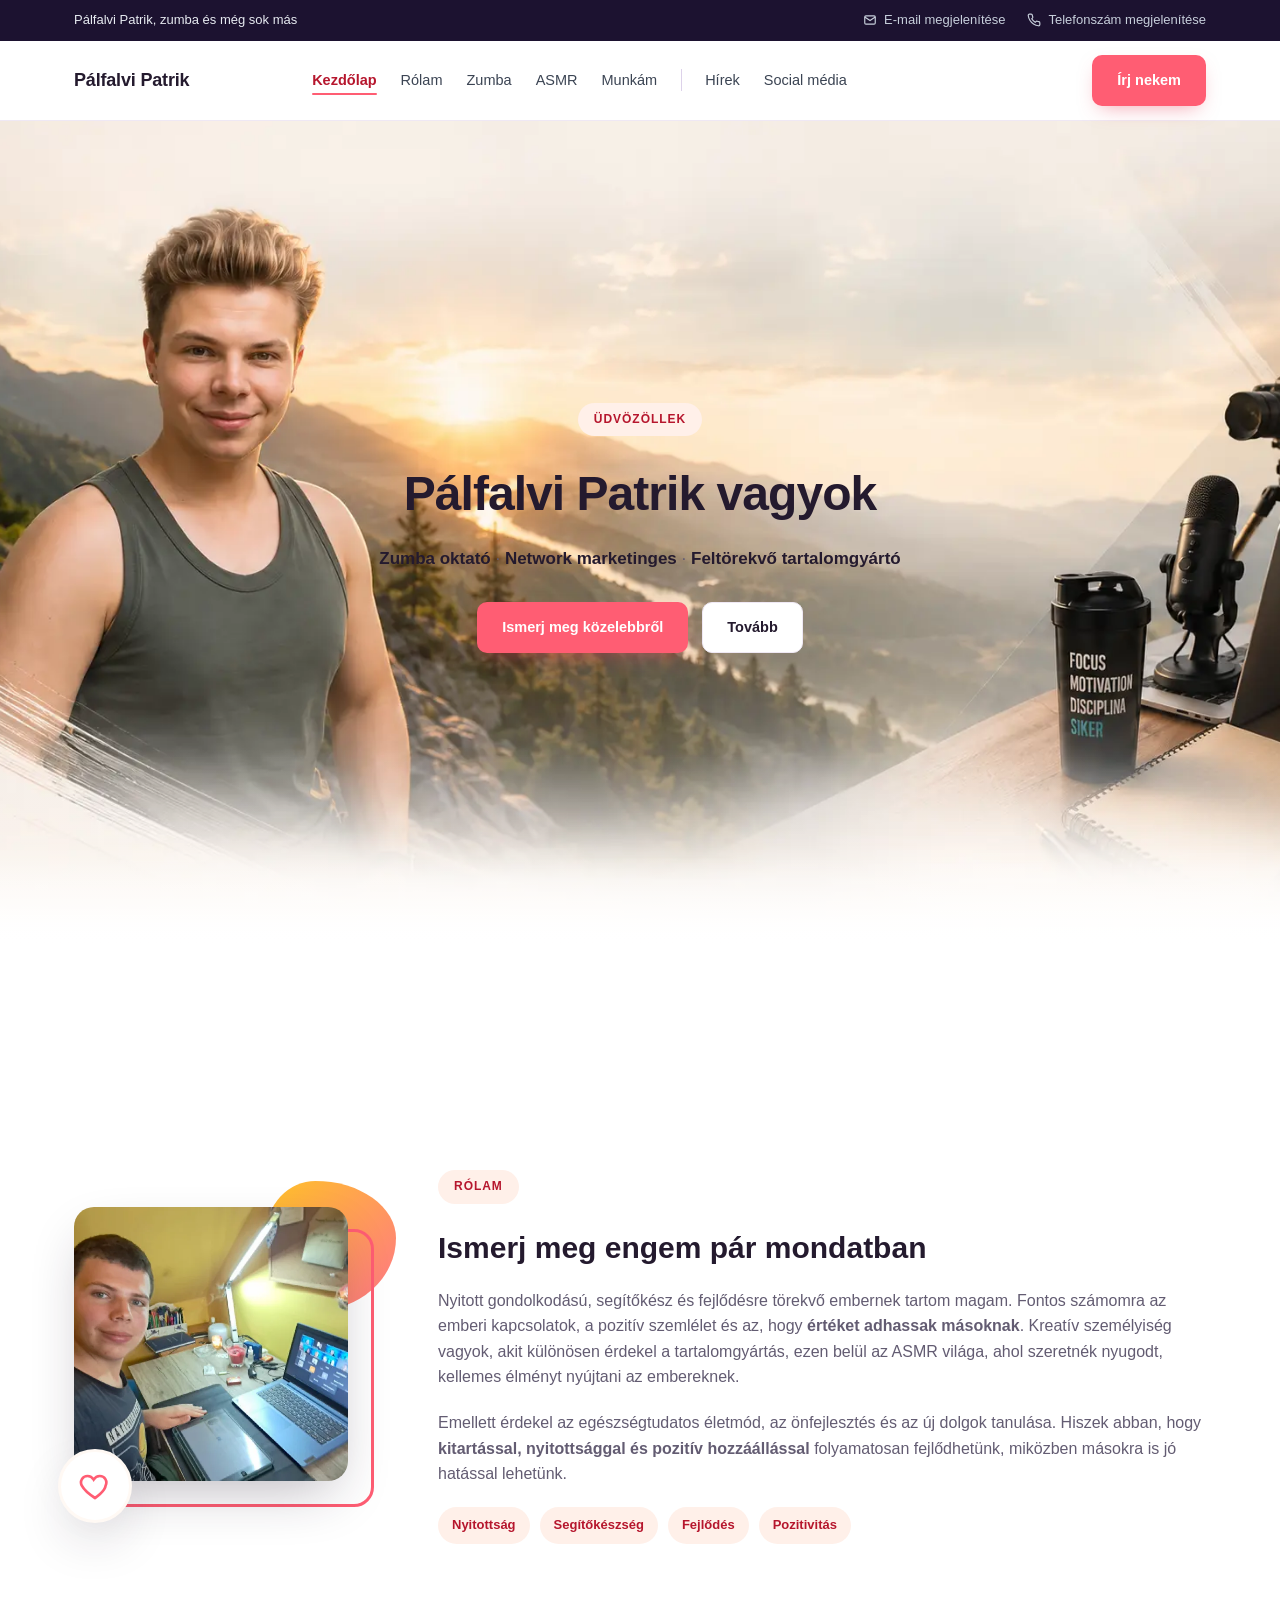
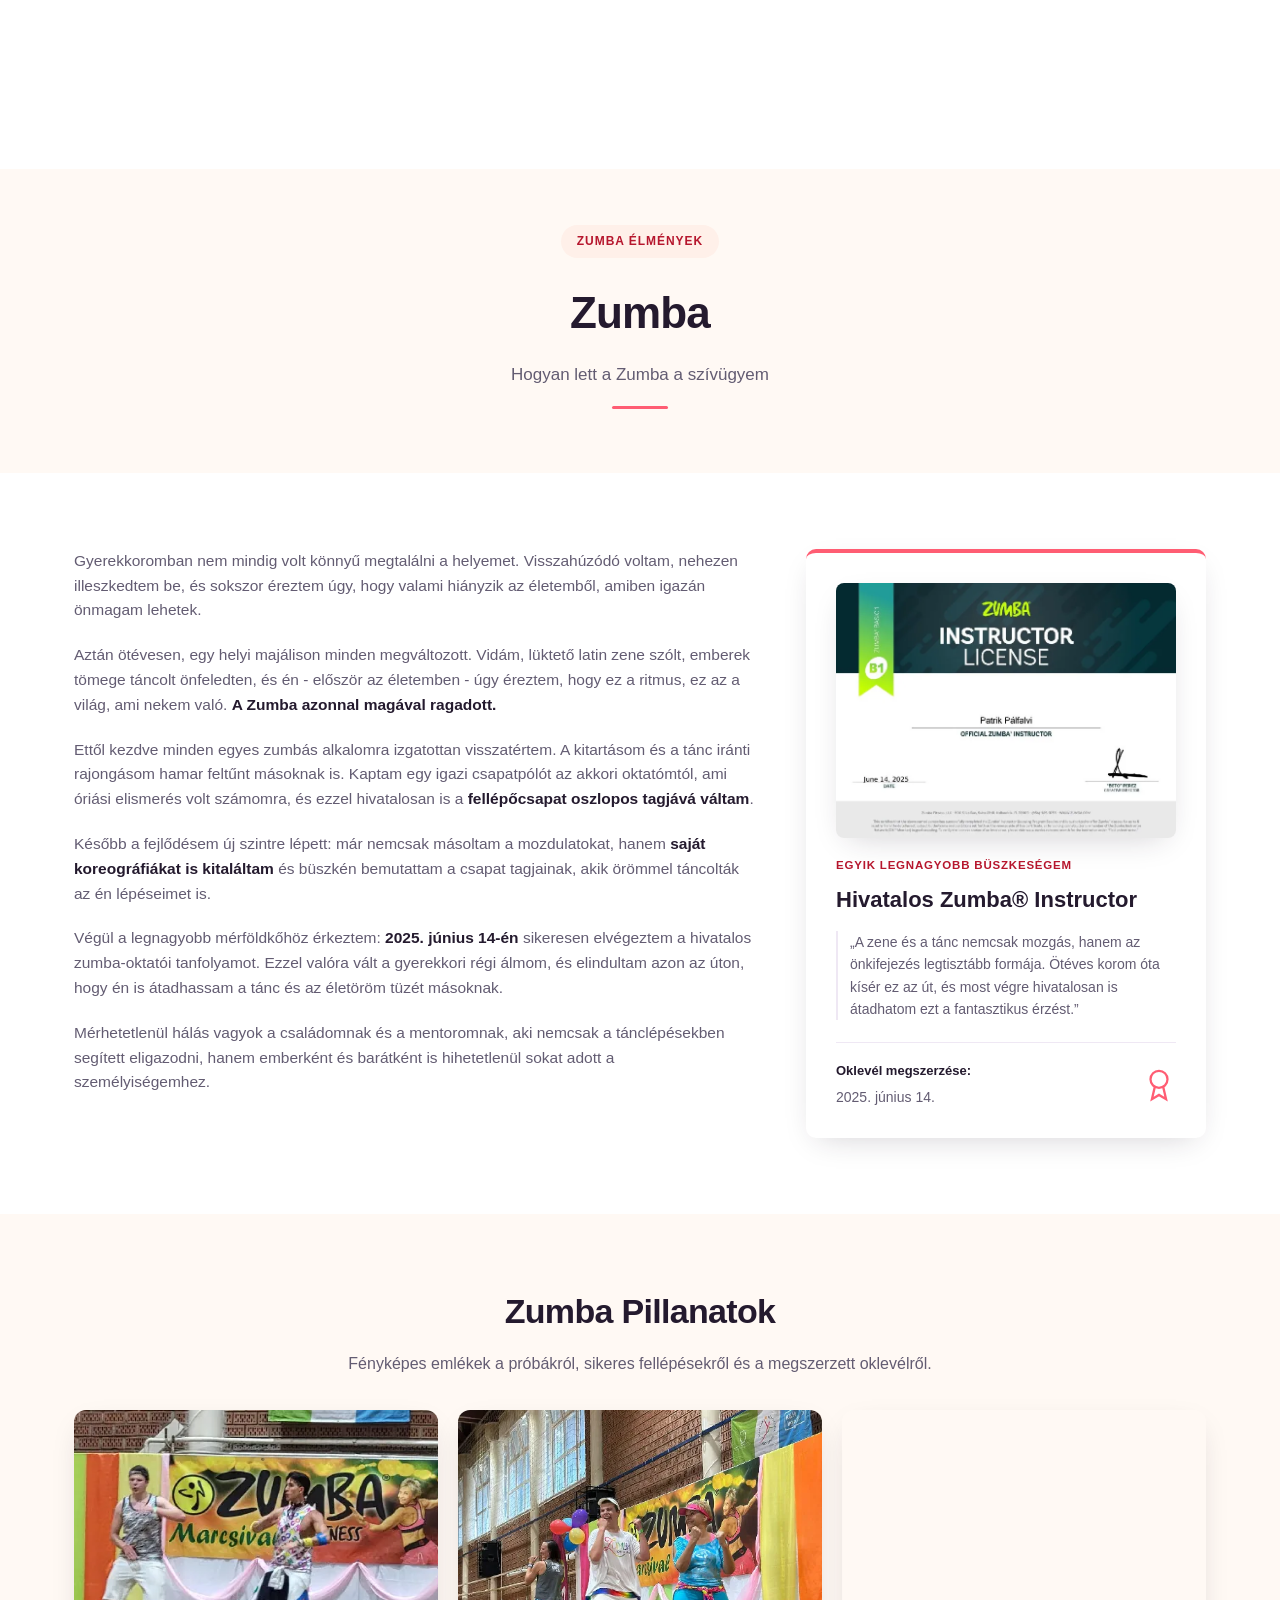
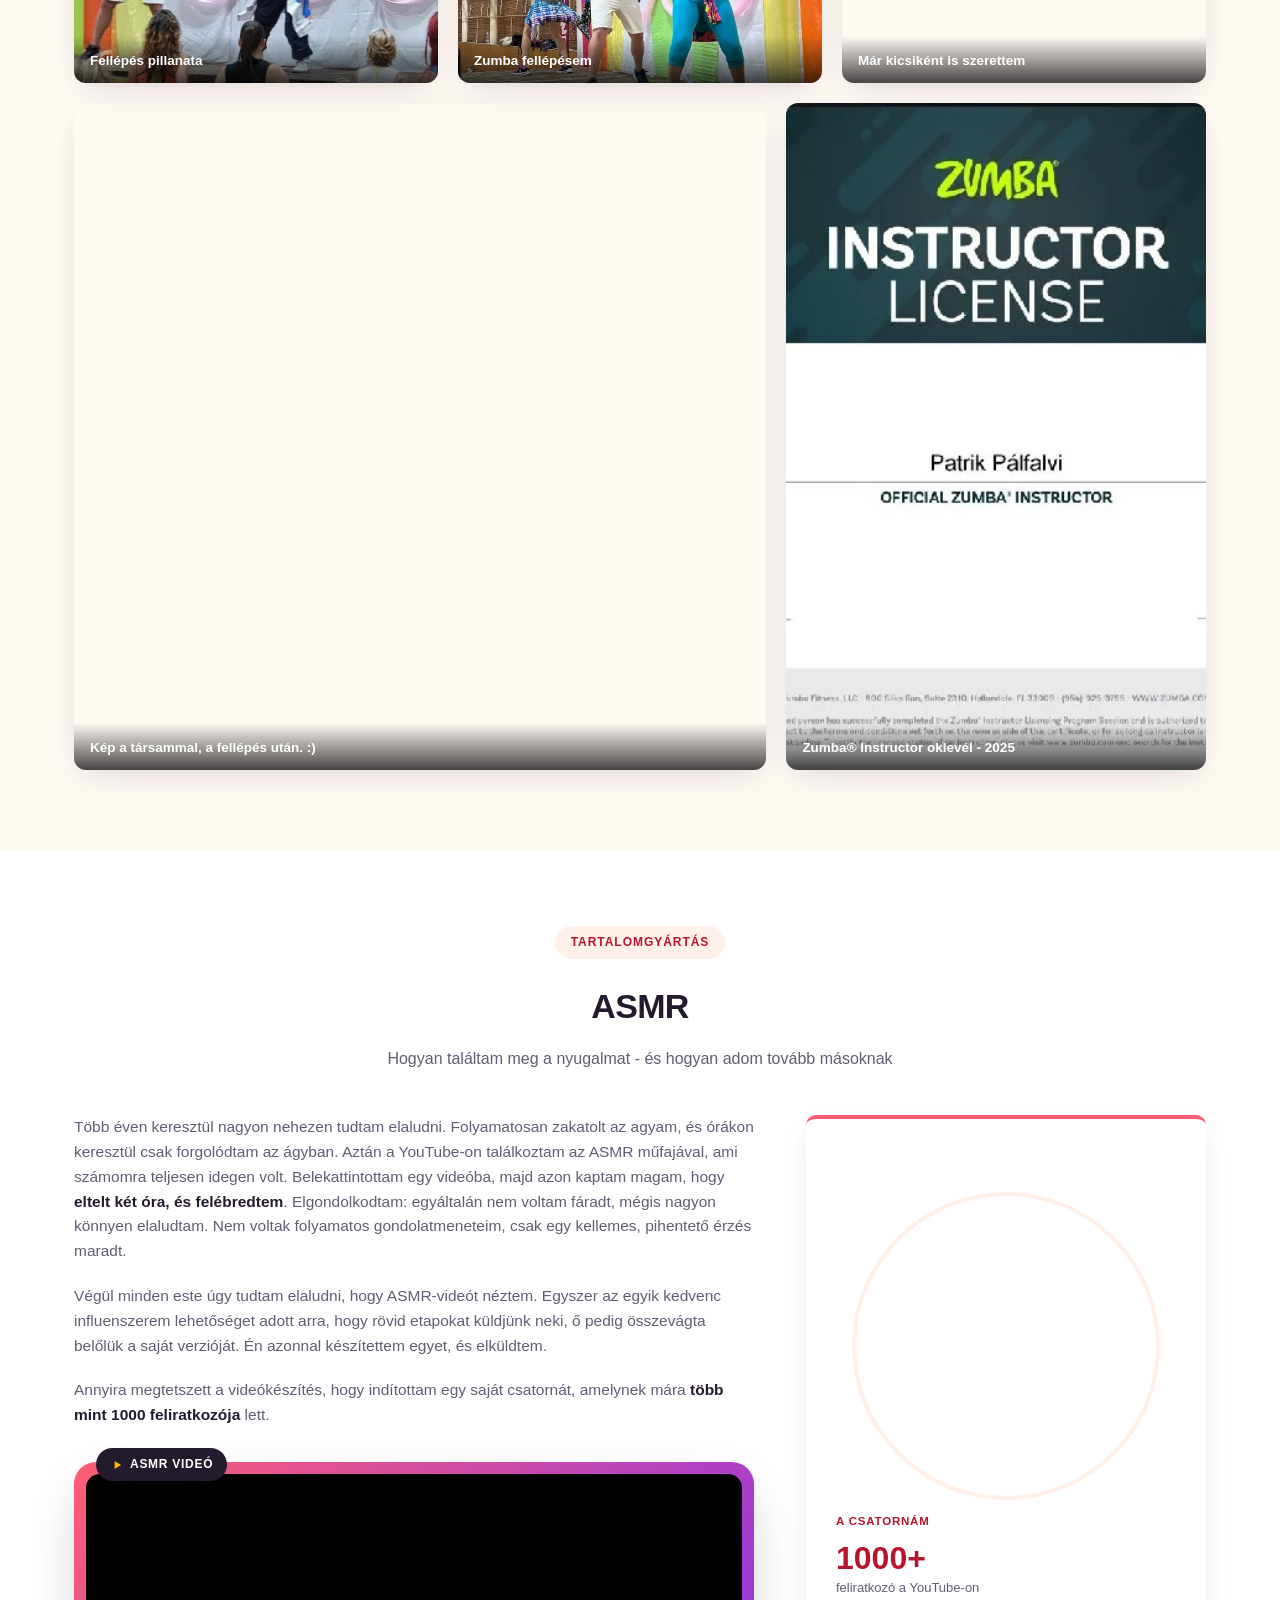
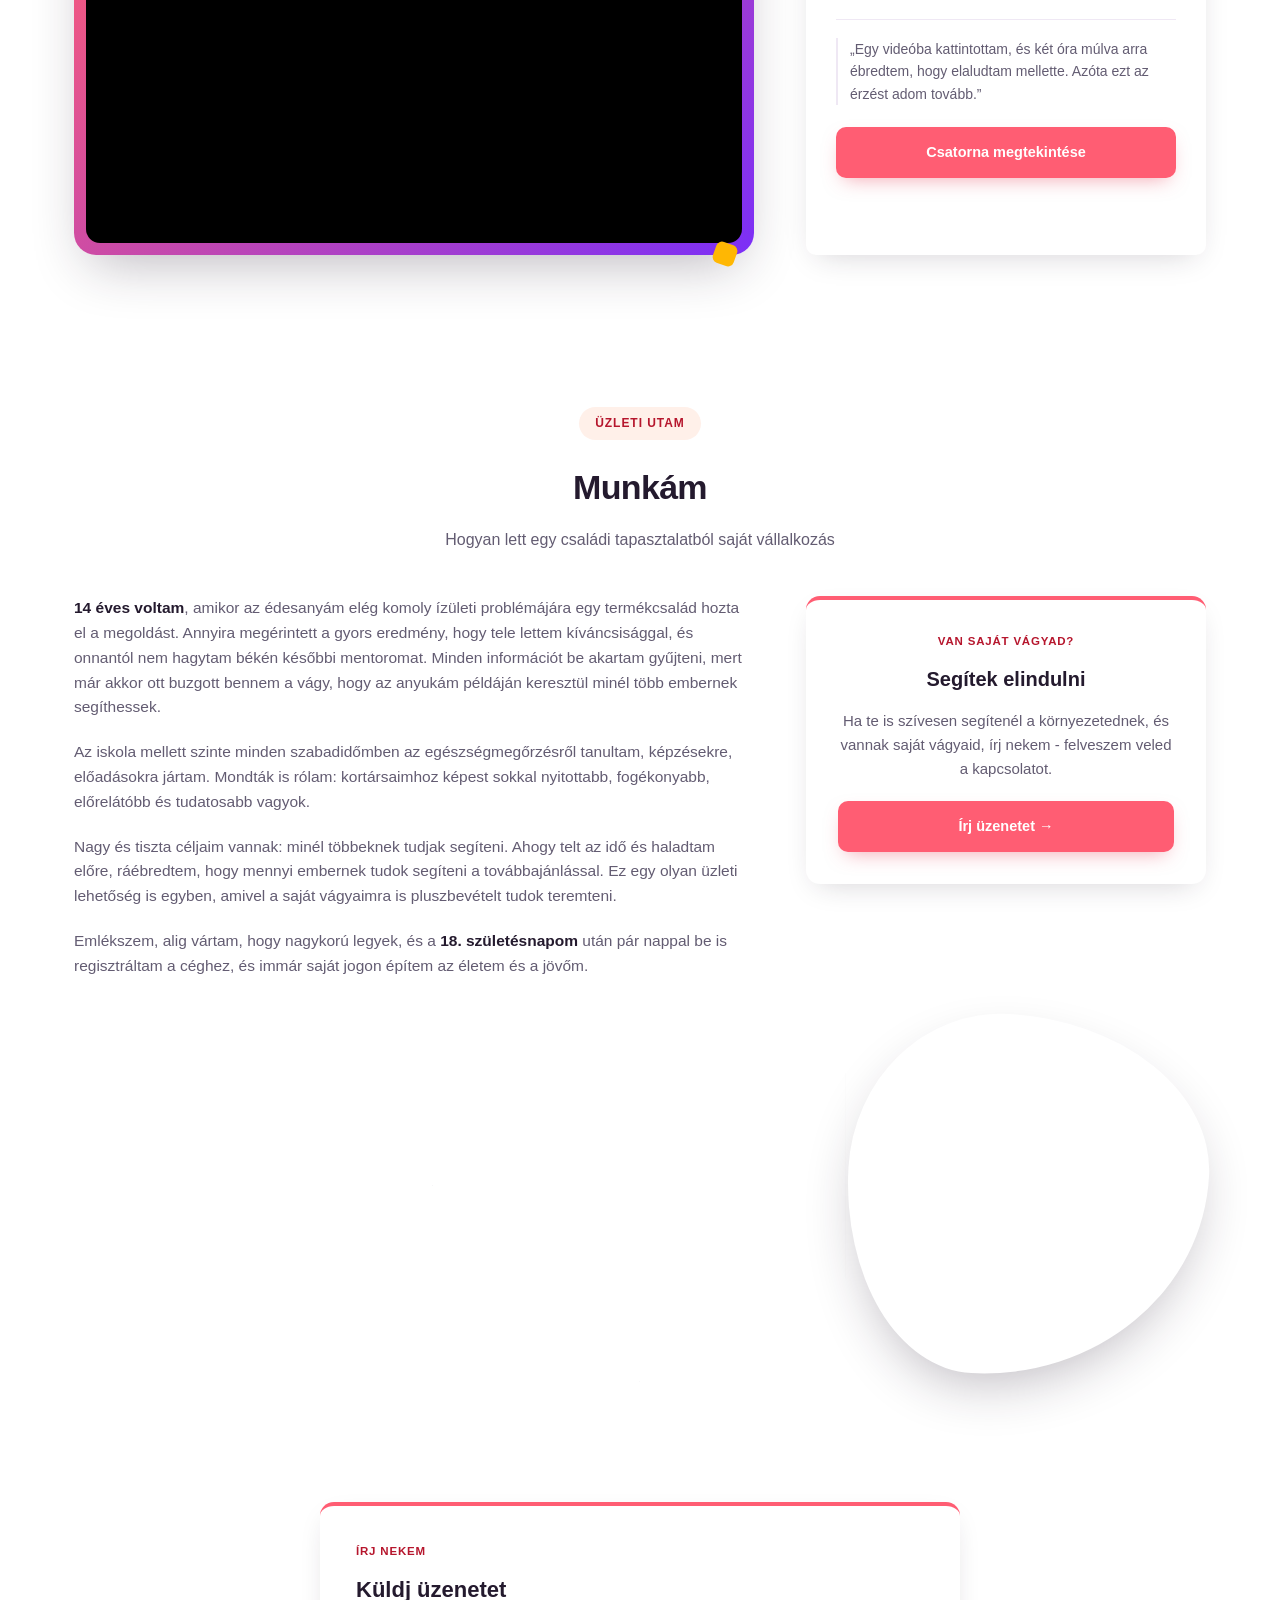
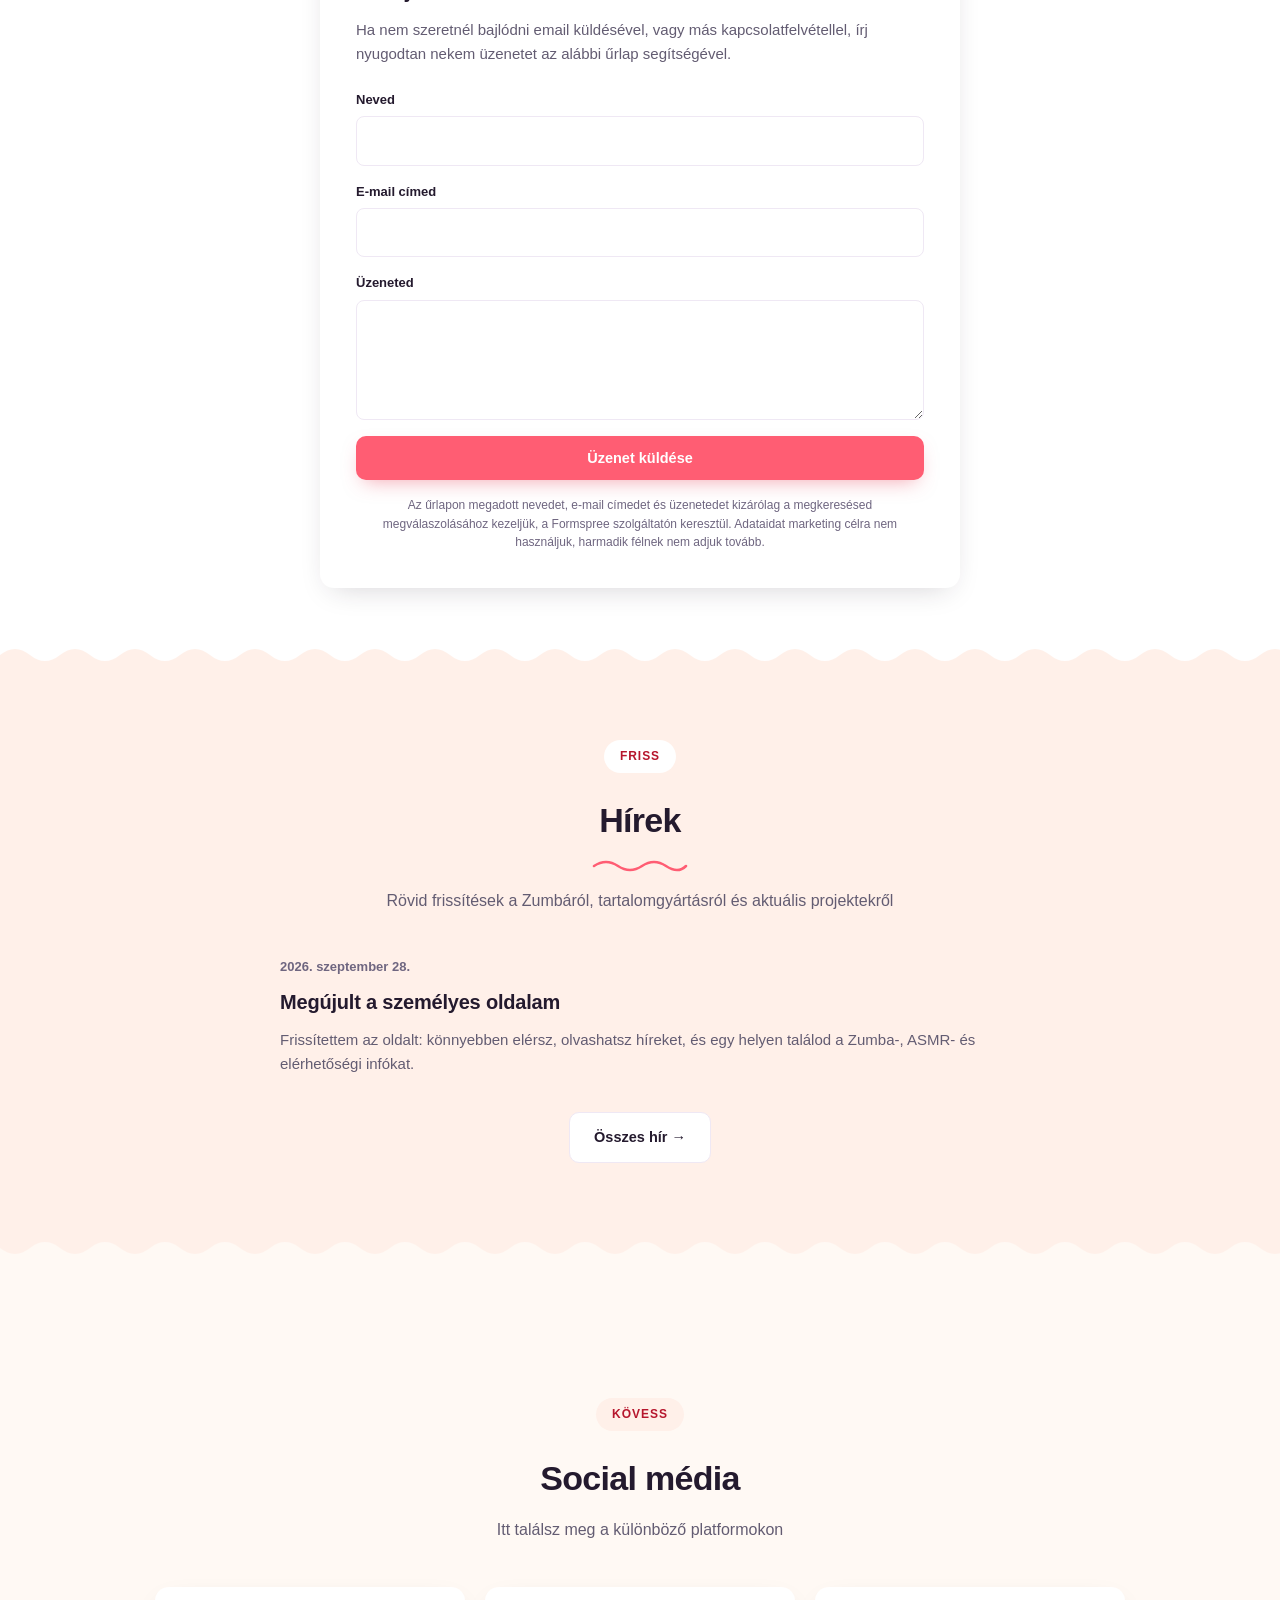
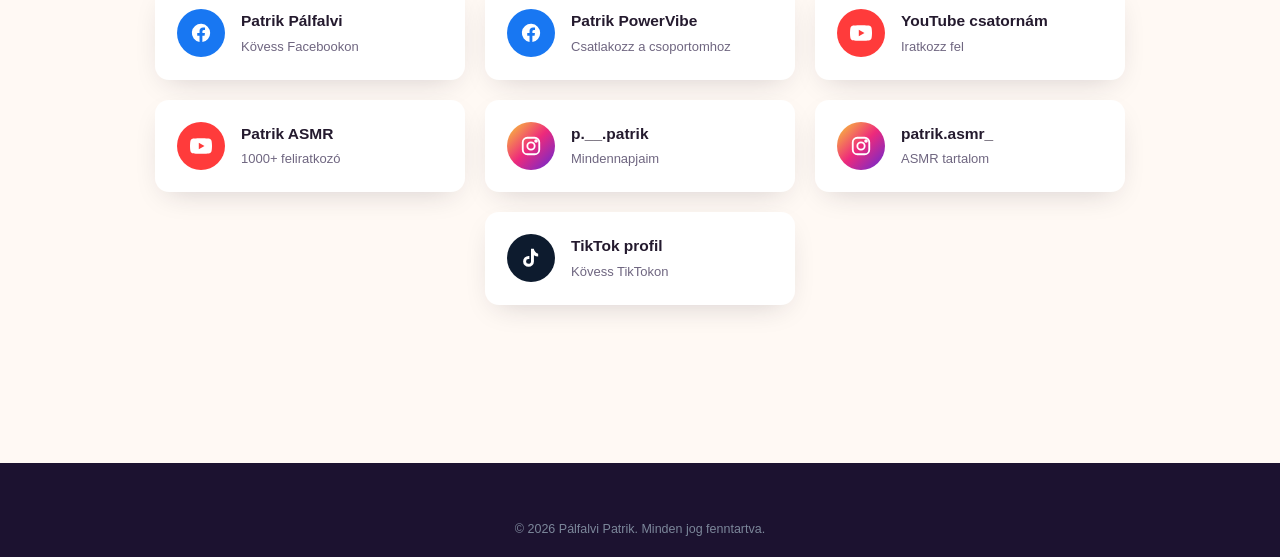
==== index.html @ 6bb128e9 "Fix:  blog navigáció és elérhetőségek" ====
<!doctype html>
<html lang="hu">
  <head>
    <meta charset="UTF-8" />
    <meta name="viewport" content="width=device-width, initial-scale=1.0" />
    <meta
      name="description"
      content="Hivatalos Zumba® oktató Magyarországon – Pálfalvi Patrik: Zumba, ASMR tartalom és network marketing. Személyes oldal, hírek és elérhetőség."
    />
    <meta name="referrer" content="strict-origin-when-cross-origin" />
    <link rel="icon" href="assets/favicon.ico" />
    <link
      rel="icon"
      type="image/png"
      sizes="32x32"
      href="assets/favicon-32x32.png"
    />
    <link
      rel="apple-touch-icon"
      sizes="180x180"
      href="assets/apple-touch-icon.png"
    />
    <link rel="canonical" href="https://palfalvipatrik.hu/" />
    <meta
      http-equiv="Content-Security-Policy"
      content="default-src 'self'; script-src 'self'; style-src 'self'; font-src 'self'; img-src 'self' data:; frame-src https://www.youtube-nocookie.com; connect-src 'self' https://formspree.io; form-action 'self' https://formspree.io; base-uri 'self'"
    />
    <link rel="preconnect" href="https://www.youtube-nocookie.com" />
    <link rel="preconnect" href="https://formspree.io" />
    <link
      rel="preload"
      as="image"
      href="assets/hero-art.webp"
      fetchpriority="high"
    />
    <link rel="stylesheet" href="css/main.css" />
    <title>
      Pálfalvi Patrik - Zumba oktató Magyarországon | ASMR &amp; Network
      Marketing
    </title>
    <meta property="og:type" content="website" />
    <meta property="og:url" content="https://palfalvipatrik.hu/" />
    <meta
      property="og:title"
      content="Pálfalvi Patrik - Zumba oktató Magyarországon"
    />
    <meta
      property="og:description"
      content="Hivatalos Zumba® oktató – Pálfalvi Patrik személyes oldala: Zumba élmények, ASMR csatorna, elérhetőség és hírek."
    />
    <meta
      property="og:image"
      content="https://palfalvipatrik.hu/assets/profile.webp"
    />
    <meta name="twitter:card" content="summary_large_image" />
    <meta
      name="twitter:title"
      content="Pálfalvi Patrik - Zumba, ASMR &amp; Network Marketing"
    />
    <meta
      name="twitter:description"
      content="Hivatalos Zumba® oktató – Pálfalvi Patrik személyes oldala: Zumba élmények, ASMR csatorna, elérhetőség és hírek."
    />
    <meta
      name="twitter:image"
      content="https://palfalvipatrik.hu/assets/profile.webp"
    />
    <script type="application/ld+json" src="schema/site-graph.json"></script>
  </head>
  <body>
    <a href="#top" class="skip-link">Ugrás a tartalomra</a>

    <div class="topbar" id="elerhetoseg">
      <div class="wrap">
        <span class="topbar-title">Pálfalvi Patrik, zumba és még sok más</span>
        <div class="topbar-contacts">
          <a
            href="#"
            id="emailLink"
            data-u="palfalvi.patrik.flp"
            data-d="gmail.com"
          >
            <svg
              viewBox="0 0 24 24"
              fill="none"
              stroke="currentColor"
              stroke-width="2"
            >
              <rect x="3" y="5" width="18" height="14" rx="2" />
              <path d="M3 7l9 6 9-6" />
            </svg>
            <span id="emailText">E-mail megjelenítése</span>
          </a>
          <a href="#" id="phoneLink" data-p="+36701486910">
            <svg
              viewBox="0 0 24 24"
              fill="none"
              stroke="currentColor"
              stroke-width="2"
            >
              <path
                d="M22 16.92v3a2 2 0 0 1-2.18 2 19.79 19.79 0 0 1-8.63-3.07 19.5 19.5 0 0 1-6-6 19.79 19.79 0 0 1-3.07-8.67A2 2 0 0 1 4.11 2h3a2 2 0 0 1 2 1.72c.127.96.362 1.903.7 2.81a2 2 0 0 1-.45 2.11L8.09 9.91a16 16 0 0 0 6 6l1.27-1.27a2 2 0 0 1 2.11-.45c.907.338 1.85.573 2.81.7A2 2 0 0 1 22 16.92z"
              />
            </svg>
            <span id="phoneText">Telefonszám megjelenítése</span>
          </a>
        </div>
      </div>
    </div>

    <nav class="navbar">
      <div class="wrap">
        <a href="#top" class="logo"> Pálfalvi Patrik </a>
        <ul class="nav-links" id="navLinks"></ul>
        <div class="nav-overlay" id="navOverlay"></div>
        <div class="nav-right">
          <a href="#uzenet" class="btn btn-primary nav-cta"
            ><span>Írj nekem</span></a
          >
          <button
            class="nav-toggle"
            id="navToggle"
            aria-label="Menü megnyitása"
            aria-expanded="false"
          >
            <span></span><span></span><span></span>
          </button>
        </div>
      </div>
    </nav>

    <main>
      <header class="hero" id="top">
        <img
          class="hero-art"
          src="assets/hero-art.webp"
          alt=""
          fetchpriority="high"
        />
        <div class="hero-art-overlay"></div>
        <div class="wrap hero-inner">
          <span class="eyebrow">ÜDVÖZÖLLEK</span>
          <h1>Pálfalvi Patrik vagyok</h1>
          <p class="hero-roles">
            <b>Zumba oktató</b> · <b>Network marketinges</b> ·
            <b>Feltörekvő tartalomgyártó</b>
          </p>
          <div class="hero-ctas">
            <a href="#rolam" class="btn btn-primary">Ismerj meg közelebbről</a>
            <a href="#zumba" class="btn btn-outline">Tovább</a>
          </div>
        </div>
      </header>

      <section class="about" id="rolam">
        <div class="wrap about-grid">
          <div class="about-visual">
            <img
              class="portrait"
              src="assets/profile.webp"
              alt="Pálfalvi Patrik portréja"
              loading="lazy"
              decoding="async"
            />
            <span class="about-badge"
              ><svg
                viewBox="0 0 24 24"
                fill="none"
                stroke="currentColor"
                stroke-width="2"
              >
                <path
                  d="M12 21s-7.5-4.7-10-9.4C.5 8.3 2.6 4.5 6.4 4.5c2 0 3.6 1.1 4.6 2.7 1-1.6 2.6-2.7 4.6-2.7 3.8 0 5.9 3.8 4.4 7.1C19.5 16.3 12 21 12 21z"
                /></svg
            ></span>
          </div>
          <div class="about-copy">
            <span class="eyebrow">RÓLAM</span>
            <h2>Ismerj meg engem pár mondatban</h2>
            <p>
              Nyitott gondolkodású, segítőkész és fejlődésre törekvő embernek
              tartom magam. Fontos számomra az emberi kapcsolatok, a pozitív
              szemlélet és az, hogy <strong>értéket adhassak másoknak</strong>.
              Kreatív személyiség vagyok, akit különösen érdekel a
              tartalomgyártás, ezen belül az ASMR világa, ahol szeretnék
              nyugodt, kellemes élményt nyújtani az embereknek.
            </p>
            <p>
              Emellett érdekel az egészségtudatos életmód, az önfejlesztés és az
              új dolgok tanulása. Hiszek abban, hogy
              <strong
                >kitartással, nyitottsággal és pozitív hozzáállással</strong
              >
              folyamatosan fejlődhetünk, miközben másokra is jó hatással
              lehetünk.
            </p>
            <div class="chip-row">
              <span class="chip">Nyitottság</span>
              <span class="chip">Segítőkészség</span>
              <span class="chip">Fejlődés</span>
              <span class="chip">Pozitivitás</span>
            </div>
          </div>
        </div>
      </section>

      <section id="zumba">
        <header class="hero hero-compact">
          <div class="wrap hero-inner">
            <span class="eyebrow">ZUMBA ÉLMÉNYEK</span>
            <h2 class="sec-title-lg">Zumba</h2>
            <p class="hero-roles mb-0">Hogyan lett a Zumba a szívügyem</p>
            <div class="underline"></div>
          </div>
        </header>

        <div class="content">
          <div class="wrap content-grid">
            <div class="article">
              <p>
                Gyerekkoromban nem mindig volt könnyű megtalálni a helyemet.
                Visszahúzódó voltam, nehezen illeszkedtem be, és sokszor éreztem
                úgy, hogy valami hiányzik az életemből, amiben igazán önmagam
                lehetek.
              </p>
              <p>
                Aztán ötévesen, egy helyi majálison minden megváltozott. Vidám,
                lüktető latin zene szólt, emberek tömege táncolt önfeledten, és
                én - először az életemben - úgy éreztem, hogy ez a ritmus, ez az
                a világ, ami nekem való.
                <strong>A Zumba azonnal magával ragadott.</strong>
              </p>
              <p>
                Ettől kezdve minden egyes zumbás alkalomra izgatottan
                visszatértem. A kitartásom és a tánc iránti rajongásom hamar
                feltűnt másoknak is. Kaptam egy igazi csapatpólót az akkori
                oktatómtól, ami óriási elismerés volt számomra, és ezzel
                hivatalosan is a
                <strong>fellépőcsapat oszlopos tagjává váltam</strong>.
              </p>
              <p>
                Később a fejlődésem új szintre lépett: már nemcsak másoltam a
                mozdulatokat, hanem
                <strong>saját koreográfiákat is kitaláltam</strong> és büszkén
                bemutattam a csapat tagjainak, akik örömmel táncolták az én
                lépéseimet is.
              </p>
              <p>
                Végül a legnagyobb mérföldkőhöz érkeztem:
                <strong>2025. június 14-én</strong> sikeresen elvégeztem a
                hivatalos zumba-oktatói tanfolyamot. Ezzel valóra vált a
                gyerekkori régi álmom, és elindultam azon az úton, hogy én is
                átadhassam a tánc és az életöröm tüzét másoknak.
              </p>
              <p>
                Mérhetetlenül hálás vagyok a családomnak és a mentoromnak, aki
                nemcsak a tánclépésekben segített eligazodni, hanem emberként és
                barátként is hihetetlenül sokat adott a személyiségemhez.
              </p>
            </div>
            <aside class="side-card">
              <img
                class="side-thumb"
                src="assets/certificate.webp"
                alt="Zumba® Instructor oklevél"
                loading="lazy"
                decoding="async"
              />
              <div class="side-label">EGYIK LEGNAGYOBB BÜSZKESÉGEM</div>
              <h3>Hivatalos Zumba® Instructor</h3>
              <blockquote>
                „A zene és a tánc nemcsak mozgás, hanem az önkifejezés
                legtisztább formája. Ötéves korom óta kísér ez az út, és most
                végre hivatalosan is átadhatom ezt a fantasztikus érzést.”
              </blockquote>
              <div class="side-divider"></div>
              <div class="side-date-row">
                <div>
                  <div class="side-date-label">Oklevél megszerzése:</div>
                  <div class="side-date-value">2025. június 14.</div>
                </div>
                <svg
                  class="badge-icon"
                  viewBox="0 0 24 24"
                  fill="none"
                  stroke="currentColor"
                  stroke-width="1.6"
                >
                  <circle cx="12" cy="8" r="6" />
                  <path d="M9 13.5 7 22l5-3 5 3-2-8.5" />
                </svg>
              </div>
            </aside>
          </div>
        </div>

        <div class="gallery">
          <div class="wrap">
            <div class="sec-head mb-34">
              <h2 class="sec-title-md">Zumba Pillanatok</h2>
              <p>
                Fényképes emlékek a próbákról, sikeres fellépésekről és a
                megszerzett oklevélről.
              </p>
            </div>
            <div class="g-row g-row-3">
              <div
                class="g-item"
                role="button"
                tabindex="0"
                data-group="gallery"
                data-index="0"
                aria-label="Fellépés pillanata megtekintése nagyban"
              >
                <img
                  src="assets/g01.webp"
                  alt=""
                  loading="lazy"
                  decoding="async"
                /><span class="g-caption" aria-hidden="true"
                  >Fellépés pillanata</span
                ><span class="g-zoom" aria-hidden="true"
                  ><svg
                    viewBox="0 0 24 24"
                    fill="none"
                    stroke="currentColor"
                    stroke-width="2"
                  >
                    <circle cx="11" cy="11" r="7" />
                    <path d="M21 21l-4.3-4.3M11 8v6M8 11h6" /></svg
                ></span>
              </div>
              <div
                class="g-item"
                role="button"
                tabindex="0"
                data-group="gallery"
                data-index="1"
                aria-label="Zumba fellépésem megtekintése nagyban"
              >
                <img
                  src="assets/g02.webp"
                  alt=""
                  loading="lazy"
                  decoding="async"
                /><span class="g-caption" aria-hidden="true"
                  >Zumba fellépésem</span
                ><span class="g-zoom" aria-hidden="true"
                  ><svg
                    viewBox="0 0 24 24"
                    fill="none"
                    stroke="currentColor"
                    stroke-width="2"
                  >
                    <circle cx="11" cy="11" r="7" />
                    <path d="M21 21l-4.3-4.3M11 8v6M8 11h6" /></svg
                ></span>
              </div>
              <div
                class="g-item"
                role="button"
                tabindex="0"
                data-group="gallery"
                data-index="2"
                aria-label="Már kicsiként is szerettem megtekintése nagyban"
              >
                <img
                  src="assets/g03.webp"
                  alt=""
                  loading="lazy"
                  decoding="async"
                /><span class="g-caption" aria-hidden="true"
                  >Már kicsiként is szerettem</span
                ><span class="g-zoom" aria-hidden="true"
                  ><svg
                    viewBox="0 0 24 24"
                    fill="none"
                    stroke="currentColor"
                    stroke-width="2"
                  >
                    <circle cx="11" cy="11" r="7" />
                    <path d="M21 21l-4.3-4.3M11 8v6M8 11h6" /></svg
                ></span>
              </div>
            </div>
            <div class="g-row g-row-2">
              <div
                class="g-item"
                role="button"
                tabindex="0"
                data-group="gallery"
                data-index="3"
                aria-label="Kép a társammal, a fellépés után. :) megtekintése nagyban"
              >
                <img
                  src="assets/g04.webp"
                  alt=""
                  loading="lazy"
                  decoding="async"
                /><span class="g-caption" aria-hidden="true"
                  >Kép a társammal, a fellépés után. :)</span
                ><span class="g-zoom" aria-hidden="true"
                  ><svg
                    viewBox="0 0 24 24"
                    fill="none"
                    stroke="currentColor"
                    stroke-width="2"
                  >
                    <circle cx="11" cy="11" r="7" />
                    <path d="M21 21l-4.3-4.3M11 8v6M8 11h6" /></svg
                ></span>
              </div>
              <div
                class="g-item"
                role="button"
                tabindex="0"
                data-group="gallery"
                data-index="4"
                aria-label="Zumba® Instructor oklevél - 2025 megtekintése nagyban"
              >
                <img
                  src="assets/certificate.webp"
                  alt=""
                  loading="lazy"
                  decoding="async"
                /><span class="g-caption" aria-hidden="true"
                  >Zumba® Instructor oklevél - 2025</span
                ><span class="g-zoom" aria-hidden="true"
                  ><svg
                    viewBox="0 0 24 24"
                    fill="none"
                    stroke="currentColor"
                    stroke-width="2"
                  >
                    <circle cx="11" cy="11" r="7" />
                    <path d="M21 21l-4.3-4.3M11 8v6M8 11h6" /></svg
                ></span>
              </div>
            </div>
          </div>
        </div>
      </section>

      <section class="content asmr-section" id="asmr">
        <img
          class="hero-art hero-art-faint"
          src="assets/asmrpfp.webp"
          alt="Pálfalvi Patrik ASMR csatorna profilképe"
          loading="lazy"
          decoding="async"
        />
        <div class="wrap wrap-relative">
          <div class="sec-head">
            <span class="eyebrow">TARTALOMGYÁRTÁS</span>
            <h2>ASMR</h2>
            <p>
              Hogyan találtam meg a nyugalmat - és hogyan adom tovább másoknak
            </p>
          </div>
          <div class="content-grid mt-0">
            <div class="article">
              <p>
                Több éven keresztül nagyon nehezen tudtam elaludni. Folyamatosan
                zakatolt az agyam, és órákon keresztül csak forgolódtam az
                ágyban. Aztán a YouTube-on találkoztam az ASMR műfajával, ami
                számomra teljesen idegen volt. Belekattintottam egy videóba,
                majd azon kaptam magam, hogy
                <strong>eltelt két óra, és felébredtem</strong>. Elgondolkodtam:
                egyáltalán nem voltam fáradt, mégis nagyon könnyen elaludtam.
                Nem voltak folyamatos gondolatmeneteim, csak egy kellemes,
                pihentető érzés maradt.
              </p>
              <p>
                Végül minden este úgy tudtam elaludni, hogy ASMR-videót néztem.
                Egyszer az egyik kedvenc influenszerem lehetőséget adott arra,
                hogy rövid etapokat küldjünk neki, ő pedig összevágta belőlük a
                saját verzióját. Én azonnal készítettem egyet, és elküldtem.
              </p>
              <p>
                Annyira megtetszett a videókészítés, hogy indítottam egy saját
                csatornát, amelynek mára
                <strong>több mint 1000 feliratkozója</strong> lett.
              </p>
              <div class="video-frame">
                <span class="video-badge"
                  ><svg viewBox="0 0 24 24" fill="currentColor">
                    <path d="M8 5v14l11-7z" />
                  </svg>
                  ASMR VIDEÓ</span
                >
                <div class="video-wrap">
                  <iframe
                    src="https://www.youtube-nocookie.com/embed/eKzlTV24yns"
                    title="ASMR videó"
                    loading="lazy"
                    referrerpolicy="strict-origin-when-cross-origin"
                    allow="
                      accelerometer;
                      autoplay;
                      clipboard-write;
                      encrypted-media;
                      gyroscope;
                      picture-in-picture;
                      web-share;
                    "
                    allowfullscreen
                  ></iframe>
                </div>
              </div>
            </div>
            <aside class="side-card">
              <img
                class="channel-avatar"
                src="assets/asmrpfp.webp"
                alt="Pálfalvi Patrik ASMR csatorna profilképe"
                loading="lazy"
                decoding="async"
              />
              <div class="side-label">A CSATORNÁM</div>
              <div class="side-stat">1000+</div>
              <div class="side-stat-label">feliratkozó a YouTube-on</div>
              <div class="side-divider"></div>
              <blockquote>
                „Egy videóba kattintottam, és két óra múlva arra ébredtem, hogy
                elaludtam mellette. Azóta ezt az érzést adom tovább.”
              </blockquote>
              <a
                href="https://www.youtube.com/@patrikasmr4140/subscribe"
                target="_blank"
                rel="noopener"
                class="btn btn-primary btn-block"
                >Csatorna megtekintése</a
              >
            </aside>
          </div>
        </div>
      </section>

      <section class="munkam" id="munkam">
        <div class="wrap">
          <div class="sec-head">
            <span class="eyebrow">ÜZLETI UTAM</span>
            <h2>Munkám</h2>
            <p>Hogyan lett egy családi tapasztalatból saját vállalkozás</p>
          </div>
          <div class="content-grid munkam-grid mt-0">
            <div class="article munkam-copy">
              <p>
                <strong>14 éves voltam</strong>, amikor az édesanyám elég komoly
                ízületi problémájára egy termékcsalád hozta el a megoldást.
                Annyira megérintett a gyors eredmény, hogy tele lettem
                kíváncsisággal, és onnantól nem hagytam békén későbbi
                mentoromat. Minden információt be akartam gyűjteni, mert már
                akkor ott buzgott bennem a vágy, hogy az anyukám példáján
                keresztül minél több embernek segíthessek.
              </p>
              <p>
                Az iskola mellett szinte minden szabadidőmben az
                egészségmegőrzésről tanultam, képzésekre, előadásokra jártam.
                Mondták is rólam: kortársaimhoz képest sokkal nyitottabb,
                fogékonyabb, előrelátóbb és tudatosabb vagyok.
              </p>
              <p>
                Nagy és tiszta céljaim vannak: minél többeknek tudjak segíteni.
                Ahogy telt az idő és haladtam előre, ráébredtem, hogy mennyi
                embernek tudok segíteni a továbbajánlással. Ez egy olyan üzleti
                lehetőség is egyben, amivel a saját vágyaimra is pluszbevételt
                tudok teremteni.
              </p>
              <p>
                Emlékszem, alig vártam, hogy nagykorú legyek, és a
                <strong>18. születésnapom</strong> után pár nappal be is
                regisztráltam a céghez, és immár saját jogon építem az életem és
                a jövőm.
              </p>
            </div>
            <aside class="munkam-cta">
              <div class="side-label">VAN SAJÁT VÁGYAD?</div>
              <h3 class="cta-title">Segítek elindulni</h3>
              <p>
                Ha te is szívesen segítenél a környezetednek, és vannak saját
                vágyaid, írj nekem - felveszem veled a kapcsolatot.
              </p>
              <a href="#uzenet" class="btn btn-primary btn-block"
                >Írj üzenetet →</a
              >
            </aside>
          </div>
          <div class="munkam-photos">
            <div class="photo-strip photo-strip-munkam">
              <img
                src="assets/p01.webp"
                alt="Pillanatkép az utamból"
                loading="lazy"
                decoding="async"
              />
              <img
                src="assets/p02.webp"
                alt="Pillanatkép az utamból"
                loading="lazy"
                decoding="async"
              />
              <img
                src="assets/p03.webp"
                alt="Pillanatkép az utamból"
                loading="lazy"
                decoding="async"
              />
            </div>
          </div>
        </div>
      </section>

      <section class="munkam-contact" id="uzenet">
        <div class="wrap">
          <div class="contact-card">
            <div class="side-label">ÍRJ NEKEM</div>
            <h3>Küldj üzenetet</h3>
            <p>
              Ha nem szeretnél bajlódni email küldésével, vagy más
              kapcsolatfelvétellel, írj nyugodtan nekem üzenetet az alábbi űrlap
              segítségével.
            </p>
            <form
              id="contactForm"
              action="https://formspree.io/f/xjybodrr"
              method="POST"
            >
              <input
                type="text"
                name="_gotcha"
                tabindex="-1"
                autocomplete="off"
                class="visually-hidden"
                aria-hidden="true"
              />
              <div class="form-field">
                <label for="f-name">Neved</label>
                <input
                  type="text"
                  id="f-name"
                  name="name"
                  autocomplete="name"
                  required
                />
              </div>
              <div class="form-field">
                <label for="f-email">E-mail címed</label>
                <input
                  type="email"
                  id="f-email"
                  name="email"
                  autocomplete="email"
                  required
                />
              </div>
              <div class="form-field">
                <label for="f-message">Üzeneted</label>
                <textarea id="f-message" name="message" required></textarea>
              </div>
              <button type="submit" class="btn btn-primary btn-block">
                Üzenet küldése
              </button>
              <p
                class="form-status"
                id="formStatus"
                role="status"
                aria-live="polite"
              ></p>
              <p class="form-privacy">
                Az űrlapon megadott nevedet, e-mail címedet és üzenetedet
                kizárólag a megkeresésed megválaszolásához kezeljük, a Formspree
                szolgáltatón keresztül. Adataidat marketing célra nem
                használjuk, harmadik félnek nem adjuk tovább.
              </p>
            </form>
          </div>
        </div>
      </section>

      <section class="news" id="hirek" aria-labelledby="hirek-title">
        <div class="wrap">
          <div class="sec-head">
            <span class="eyebrow">FRISS</span>
            <h2 id="hirek-title">Hírek</h2>
            <svg
              class="squiggle"
              viewBox="0 0 96 12"
              aria-hidden="true"
              focusable="false"
            >
              <path d="M2 6Q14 -2 26 6T50 6T74 6T94 6" />
            </svg>
            <p>
              Rövid frissítések a Zumbáról, tartalomgyártásról és aktuális
              projektekről
            </p>
          </div>
          <ul
            class="news-list"
            data-news-list
            data-posts="blog/posts.json"
            data-link-prefix="blog/"
            data-limit="3"
          >
            <li class="news-item">
              <time class="news-date" datetime="2026-09-28"
                >2026. szeptember 28.</time
              >
              <h3 class="news-title">
                <a href="blog/megujult-az-oldalam/"
                  >Megújult a személyes oldalam</a
                >
              </h3>
              <p class="news-excerpt">
                Frissítettem az oldalt: könnyebben elérsz, olvashatsz híreket,
                és egy helyen találod a Zumba-, ASMR- és elérhetőségi infókat.
              </p>
            </li>
          </ul>
          <p class="news-more">
            <a href="blog/" class="btn btn-outline">Összes hír →</a>
          </p>
        </div>
      </section>

      <section class="social" id="social">
        <div class="wrap">
          <div class="sec-head">
            <span class="eyebrow">KÖVESS</span>
            <h2>Social média</h2>
            <p>Itt találsz meg a különböző platformokon</p>
          </div>
          <div class="social-grid">
            <a
              class="link-card"
              href="https://www.facebook.com/profile.php?id=61562793493929"
              target="_blank"
              rel="noopener"
            >
              <span class="ic ic-fb"
                ><svg viewBox="0 0 24 24" fill="currentColor">
                  <path
                    d="M22 12a10 10 0 1 0-11.6 9.9v-7H7.9V12h2.5V9.8c0-2.5 1.5-3.9 3.8-3.9 1.1 0 2.2.2 2.2.2v2.5h-1.3c-1.2 0-1.6.8-1.6 1.6V12h2.8l-.4 2.9h-2.4v7A10 10 0 0 0 22 12Z"
                  /></svg
              ></span>
              <span
                ><h3>Patrik Pálfalvi</h3>
                <span>Kövess Facebookon</span></span
              >
            </a>
            <a
              class="link-card"
              href="https://www.facebook.com/groups/775707488833346"
              target="_blank"
              rel="noopener"
            >
              <span class="ic ic-fb"
                ><svg viewBox="0 0 24 24" fill="currentColor">
                  <path
                    d="M22 12a10 10 0 1 0-11.6 9.9v-7H7.9V12h2.5V9.8c0-2.5 1.5-3.9 3.8-3.9 1.1 0 2.2.2 2.2.2v2.5h-1.3c-1.2 0-1.6.8-1.6 1.6V12h2.8l-.4 2.9h-2.4v7A10 10 0 0 0 22 12Z"
                  /></svg
              ></span>
              <span
                ><h3>Patrik PowerVibe</h3>
                <span>Csatlakozz a csoportomhoz</span></span
              >
            </a>
            <a
              class="link-card"
              href="https://www.youtube.com/@palfalvipatrik4115"
              target="_blank"
              rel="noopener"
            >
              <span class="ic ic-yt"
                ><svg viewBox="0 0 24 24" fill="currentColor">
                  <path
                    d="M23.5 6.2a3 3 0 0 0-2.1-2.1C19.5 3.5 12 3.5 12 3.5s-7.5 0-9.4.6A3 3 0 0 0 .5 6.2 31 31 0 0 0 0 12a31 31 0 0 0 .5 5.8 3 3 0 0 0 2.1 2.1c1.9.6 9.4.6 9.4.6s7.5 0 9.4-.6a3 3 0 0 0 2.1-2.1A31 31 0 0 0 24 12a31 31 0 0 0-.5-5.8ZM9.6 15.6V8.4L15.8 12Z"
                  /></svg
              ></span>
              <span
                ><h3>YouTube csatornám</h3>
                <span>Iratkozz fel</span></span
              >
            </a>
            <a
              class="link-card"
              href="https://www.youtube.com/@patrikasmr4140/videos"
              target="_blank"
              rel="noopener"
            >
              <span class="ic ic-yt"
                ><svg viewBox="0 0 24 24" fill="currentColor">
                  <path
                    d="M23.5 6.2a3 3 0 0 0-2.1-2.1C19.5 3.5 12 3.5 12 3.5s-7.5 0-9.4.6A3 3 0 0 0 .5 6.2 31 31 0 0 0 0 12a31 31 0 0 0 .5 5.8 3 3 0 0 0 2.1 2.1c1.9.6 9.4.6 9.4.6s7.5 0 9.4-.6a3 3 0 0 0 2.1-2.1A31 31 0 0 0 24 12a31 31 0 0 0-.5-5.8ZM9.6 15.6V8.4L15.8 12Z"
                  /></svg
              ></span>
              <span
                ><h3>Patrik ASMR</h3>
                <span>1000+ feliratkozó</span></span
              >
            </a>
            <a
              class="link-card"
              href="https://www.instagram.com/p.__.patrik/"
              target="_blank"
              rel="noopener"
            >
              <span class="ic ic-ig"
                ><svg
                  viewBox="0 0 24 24"
                  fill="none"
                  stroke="currentColor"
                  stroke-width="2"
                >
                  <rect x="3" y="3" width="18" height="18" rx="5" />
                  <circle cx="12" cy="12" r="4" />
                  <circle cx="17.5" cy="6.5" r="1" /></svg
              ></span>
              <span
                ><h3>p.__.patrik</h3>
                <span>Mindennapjaim</span></span
              >
            </a>
            <a
              class="link-card"
              href="https://www.instagram.com/patrik.asmr_/"
              target="_blank"
              rel="noopener"
            >
              <span class="ic ic-ig"
                ><svg
                  viewBox="0 0 24 24"
                  fill="none"
                  stroke="currentColor"
                  stroke-width="2"
                >
                  <rect x="3" y="3" width="18" height="18" rx="5" />
                  <circle cx="12" cy="12" r="4" />
                  <circle cx="17.5" cy="6.5" r="1" /></svg
              ></span>
              <span
                ><h3>patrik.asmr_</h3>
                <span>ASMR tartalom</span></span
              >
            </a>
            <a
              class="link-card"
              href="https://www.tiktok.com/@patrickpal19"
              target="_blank"
              rel="noopener"
            >
              <span class="ic ic-tt"
                ><svg viewBox="0 0 24 24" fill="currentColor">
                  <path
                    d="M16.6 5.2c-.9-.8-1.4-2-1.5-3.2h-3.1v13.7c0 1.5-1.2 2.7-2.7 2.7a2.7 2.7 0 0 1-2.7-2.7 2.7 2.7 0 0 1 2.7-2.7c.3 0 .6 0 .9.1V9.9a5.9 5.9 0 0 0-.9-.1A5.9 5.9 0 0 0 3.4 15.7 5.9 5.9 0 0 0 9.3 21.6a5.9 5.9 0 0 0 5.9-5.9V8.9a7.8 7.8 0 0 0 4.6 1.5V7.3a4.8 4.8 0 0 1-3.2-2.1Z"
                  /></svg
              ></span>
              <span
                ><h3>TikTok profil</h3>
                <span>Kövess TikTokon</span></span
              >
            </a>
          </div>
        </div>
      </section>
    </main>

    <footer>
      <div class="footer-bottom">
        <span>© 2026 Pálfalvi Patrik. Minden jog fenntartva.</span>
      </div>
    </footer>

    <a href="#top" class="to-top" id="toTop" aria-label="Vissza a tetejére">
      <svg
        viewBox="0 0 24 24"
        fill="none"
        stroke="currentColor"
        stroke-width="2"
      >
        <path d="M18 15l-6-6-6 6" />
      </svg>
    </a>

    <div
      class="lightbox"
      id="lightbox"
      role="dialog"
      aria-modal="true"
      aria-label="Kép nagynézet"
    >
      <button class="lightbox-close" id="lbClose" aria-label="Bezárás">
        <svg
          viewBox="0 0 24 24"
          fill="none"
          stroke="currentColor"
          stroke-width="2"
        >
          <path d="M18 6 6 18M6 6l12 12" />
        </svg>
      </button>
      <button class="lightbox-prev" id="lbPrev" aria-label="Előző kép">
        <svg
          viewBox="0 0 24 24"
          fill="none"
          stroke="currentColor"
          stroke-width="2"
        >
          <path d="M15 18l-6-6 6-6" />
        </svg>
      </button>
      <img class="lightbox-img" id="lbImg" src="" alt="" />
      <button class="lightbox-next" id="lbNext" aria-label="Következő kép">
        <svg
          viewBox="0 0 24 24"
          fill="none"
          stroke="currentColor"
          stroke-width="2"
        >
          <path d="M9 18l6-6-6-6" />
        </svg>
      </button>
      <div class="lightbox-caption" id="lbCaption"></div>
    </div>

    <script src="js/site-nav.js"></script>
    <script src="js/blog.js" defer></script>
    <script src="js/main.js" defer></script>
  </body>
</html>
---- css/main.css ----
:root { --navy: #1c1230; --plum: #241a35; --accent: #ff5d73; --accent-dark: #e8425a; --accent-text: #b6162d; --accent-pale: #fff0e9; --gold: #ffb703; --violet: #7b2ff7; --violet-dark: #5b1fc0; --ink: #241a2e; --body-text: #635c72; --muted: #6f6680; --line: #efe8f4; --bg-hero: #fff9f4; --white: #ffffff; --grad-main: linear-gradient(135deg, var(--accent) 0%, var(--violet) 100%); --grad-warm: linear-gradient(135deg, var(--gold) 0%, var(--accent) 100%); --shadow: 0 10px 30px -12px rgba(36, 26, 46, 0.22); --shadow-lg: 0 22px 55px -16px rgba(36, 26, 46, 0.32); --nav-h: 76px; } * { box-sizing: border-box; margin: 0; padding: 0; } html { scroll-behavior: smooth; } body { font-family: -apple-system, BlinkMacSystemFont, "Segoe UI", Roboto, "Helvetica Neue", Arial, sans-serif; color: var(--ink); background: var(--white); line-height: 1.6; -webkit-font-smoothing: antialiased; } a { color: inherit; text-decoration: none; } img { max-width: 100%; display: block; } ul { list-style: none; } section[id] { scroll-margin-top: var(--nav-h); } .wrap { max-width: 1180px; margin: 0 auto; padding: 0 24px; } @media (min-width:1024px) { #top, #rolam, #zumba, #asmr, #munkam, #social { min-height: calc(100vh - var(--nav-h)); display: flex; flex-direction: column; justify-content: center; } } .topbar { background: var(--navy); color: #c7cfdb; font-size: 13px; } .topbar .wrap { display: flex; align-items: center; justify-content: space-between; padding: 10px 24px; gap: 16px; flex-wrap: wrap; } .topbar-title { font-weight: 500; color: #e7ebf1; } .topbar-contacts { display: flex; align-items: center; gap: 22px; flex-wrap: wrap; justify-content: center; } .topbar-contacts a { display: flex; align-items: center; gap: 7px; color: #c7cfdb; transition: color .15s ease; } .topbar-contacts a:hover { color: var(--accent); } .topbar-contacts svg { width: 14px; height: 14px; flex-shrink: 0; } .navbar { background: var(--white); border-bottom: 1px solid var(--line); position: sticky; top: 0; z-index: 50; } .navbar .wrap { display: flex; align-items: center; justify-content: space-between; padding: 14px 24px; min-height: var(--nav-h); position: relative; gap: 16px; } .logo { display: flex; align-items: center; gap: 10px; font-size: 18px; font-weight: 700; color: var(--ink); letter-spacing: -0.01em; } .nav-links { display: flex; align-items: center; gap: 24px; font-size: 14.5px; font-weight: 500; color: #3b4453; } .nav-links a { position: relative; padding-bottom: 6px; transition: color .15s ease; white-space: nowrap; } .nav-links a:hover { color: var(--accent-text); } .nav-links a.active { color: var(--accent-text); font-weight: 700; } .nav-links a.active::after { content: ""; position: absolute; left: 0; right: 0; bottom: -1px; height: 2px; background: var(--accent); border-radius: 2px; } .nav-ic { display: none; } .nav-right { display: flex; align-items: center; gap: 14px; } .nav-cta { padding: 10px 20px; font-size: 13.5px; white-space: nowrap; } .nav-toggle { display: none; flex-direction: column; gap: 5px; background: none; border: none; cursor: pointer; padding: 4px; position: relative; z-index: 41; } .nav-toggle span { width: 24px; height: 2px; background: var(--ink); border-radius: 2px; transition: transform .3s ease, opacity .2s ease; } .nav-toggle.open span:nth-child(1) { transform: translateY(7px) rotate(45deg); } .nav-toggle.open span:nth-child(2) { opacity: 0; } .nav-toggle.open span:nth-child(3) { transform: translateY(-7px) rotate(-45deg); } .nav-links-cta { display: none; } @media (max-width:560px) { .nav-cta span { display: none; } .nav-cta { padding: 10px 12px; } } .sec-head { text-align: center; max-width: 640px; margin: 0 auto 44px; } .eyebrow { display: inline-block; background: var(--accent-pale); color: var(--accent-text); font-size: 12px; font-weight: 700; letter-spacing: .08em; padding: 7px 16px; border-radius: 999px; margin-bottom: 20px; } .sec-head h2 { font-size: 34px; font-weight: 800; letter-spacing: -0.02em; color: var(--ink); margin-bottom: 12px; } .sec-head p { font-size: 16px; color: var(--body-text); } .underline { width: 56px; height: 3px; background: var(--accent); border-radius: 2px; margin: 18px auto 0; } .btn { display: inline-flex; align-items: center; gap: 8px; font-size: 14.5px; font-weight: 600; padding: 13px 24px; border-radius: 10px; transition: all .2s ease; border: 1px solid transparent; cursor: pointer; } .btn-primary { background: var(--accent); color: #fff; box-shadow: 0 8px 20px -8px rgba(232, 66, 90, .5); } .btn-primary:hover { background: var(--accent-dark); transform: translateY(-2px); box-shadow: 0 14px 28px -10px rgba(232, 66, 90, .6); } .btn-outline { border-color: var(--line); color: var(--ink); background: var(--white); } .btn-outline:hover { border-color: var(--accent); color: var(--accent-text); transform: translateY(-2px); } .hero { position: relative; background: var(--bg-hero); text-align: center; padding: 72px 24px 76px; overflow: hidden; } .hero-art { position: absolute; inset: 0; width: 100%; height: 100%; object-fit: cover; -webkit-mask-image: linear-gradient(180deg, #000 0%, #000 77%, rgba(0,0,0,.92) 86%, rgba(0,0,0,.5) 94%, transparent 100%); mask-image: linear-gradient(180deg, #000 0%, #000 77%, rgba(0,0,0,.92) 86%, rgba(0,0,0,.5) 94%, transparent 100%); } .hero-art-overlay { position: absolute; inset: 0; z-index: 1; pointer-events: none; background: linear-gradient(180deg, transparent 0%, transparent 76%, rgba(255,249,244,.12) 88%, rgba(255,255,255,.55) 96%, var(--white) 100%); } .hero:has(.hero-art)::after { content: ""; position: absolute; left: 0; right: 0; bottom: 0; height: 88px; z-index: 1; pointer-events: none; background: linear-gradient(to bottom, transparent 0%, rgba(255,255,255,.45) 55%, var(--white) 100%); } .hero-inner { position: relative; z-index: 2; } .hero h1 { font-size: 48px; font-weight: 800; letter-spacing: -0.02em; color: var(--ink); margin-bottom: 12px; } .hero-roles { font-size: 17px; color: var(--body-text); margin-bottom: 30px; } .hero-roles b { color: var(--ink); } .hero-ctas { display: flex; gap: 14px; justify-content: center; flex-wrap: wrap; margin-bottom: 6px; } .about { padding: 76px 0; } .about-grid { display: grid; grid-template-columns: 300px 1fr; gap: 64px; align-items: center; } .about-visual { position: relative; padding: 0 26px 26px 0; } .about-visual::before { content: ""; position: absolute; top: -26px; right: -22px; width: 130px; height: 130px; background: var(--grad-warm); border-radius: 38% 62% 63% 37%/41% 44% 56% 59%; opacity: .85; z-index: 0; } .about-visual::after { content: ""; position: absolute; top: 22px; left: 22px; right: 0; bottom: 0; border: 3px solid var(--accent); border-radius: 20px; z-index: 0; } .portrait { position: relative; z-index: 1; width: 100%; aspect-ratio: 1/1; border-radius: 20px; object-fit: cover; box-shadow: var(--shadow-lg); } .about-badge { position: absolute; left: -16px; bottom: -16px; z-index: 2; background: var(--white); border-radius: 50%; width: 74px; height: 74px; display: flex; align-items: center; justify-content: center; box-shadow: var(--shadow-lg); border: 3px solid var(--bg-hero); } .about-badge svg { width: 32px; height: 32px; color: var(--accent); } .about-badge:hover svg { fill: var(--accent-dark); } .about-copy h2 { font-size: 30px; font-weight: 800; color: var(--ink); margin-bottom: 16px; } .about-copy p { font-size: 16px; color: var(--body-text); margin-bottom: 20px; } .chip-row { display: flex; gap: 10px; flex-wrap: wrap; } .chip { font-size: 13px; font-weight: 600; color: var(--accent-text); background: var(--accent-pale); padding: 8px 14px; border-radius: 999px; } .content { padding: 76px 0; } .content-grid { display: grid; grid-template-columns: 1.7fr 1fr; gap: 52px; align-items: stretch; } .article p { font-size: 15.5px; color: var(--body-text); margin-bottom: 20px; } .article p:last-child { margin-bottom: 0; } .article strong { color: var(--ink); font-weight: 700; } .side-card { background: var(--white); border-top: 4px solid var(--accent); border-radius: 10px; box-shadow: var(--shadow); padding: 30px; display: flex; flex-direction: column; justify-content: center; } .channel-avatar { width: 300px; height: 300px; border-radius: 50%; object-fit: cover; box-shadow: 0 0 0 4px var(--accent-pale); margin: 0 auto 16px; display: block; } .side-label { font-size: 11.5px; font-weight: 800; letter-spacing: .07em; color: var(--accent-text); margin-bottom: 12px; } .side-card h3 { font-size: 22px; font-weight: 800; color: var(--ink); line-height: 1.3; margin-bottom: 16px; } .side-card blockquote { font-size: 14px; color: var(--body-text); border-left: 2px solid var(--line); padding-left: 12px; margin-bottom: 22px; } .side-divider { height: 1px; background: var(--line); margin-bottom: 18px; } .side-date-row { display: flex; align-items: center; justify-content: space-between; gap: 12px; } .side-date-label { font-size: 13px; font-weight: 700; color: var(--ink); margin-bottom: 4px; } .side-date-value { font-size: 14px; color: var(--body-text); } .side-thumb { width: 100%; aspect-ratio: 4/3; object-fit: cover; border-radius: 8px; margin-bottom: 18px; box-shadow: var(--shadow); } .badge-icon { width: 34px; height: 34px; color: var(--accent); flex-shrink: 0; } .side-stat { font-size: 32px; font-weight: 800; color: var(--accent-text); line-height: 1; margin-bottom: 4px; } .side-stat-label { font-size: 13px; color: var(--body-text); margin-bottom: 20px; } .gallery { background: var(--bg-hero); padding: 70px 0 80px; } .g-row { display: grid; gap: 20px; margin-bottom: 20px; } .g-row:last-child { margin-bottom: 0; } .g-row-3 { grid-template-columns: repeat(3, 1fr); } .g-row-2 { grid-template-columns: 1.65fr 1fr; } .g-item { position: relative; border-radius: 12px; overflow: hidden; box-shadow: var(--shadow); aspect-ratio: 4/3; cursor: zoom-in; } .g-row-2 .g-item { aspect-ratio: auto; min-height: 210px; } .g-item img { width: 100%; height: 100%; object-fit: cover; transition: transform .35s ease; } .g-item:hover img { transform: scale(1.05); } .g-item .g-caption { position: absolute; left: 0; right: 0; bottom: 0; padding: 14px 16px 12px; font-size: 13.5px; font-weight: 600; color: #fff; background: linear-gradient(to top, rgba(0, 0, 0, .72), rgba(0, 0, 0, 0)); z-index: 2; } .g-zoom { position: absolute; top: 12px; right: 12px; width: 34px; height: 34px; border-radius: 50%; background: rgba(36, 26, 46, .55); backdrop-filter: blur(3px); color: #fff; display: flex; align-items: center; justify-content: center; opacity: 0; transform: scale(.8); transition: all .2s ease; z-index: 2; } .g-item:hover .g-zoom { opacity: 1; transform: scale(1); } .g-zoom svg { width: 16px; height: 16px; } .g-item:focus-visible { outline: 3px solid var(--accent); outline-offset: 2px; } .lightbox { position: fixed; inset: 0; background: rgba(20, 12, 30, .92); display: none; align-items: center; justify-content: center; z-index: 200; padding: 24px; } .lightbox.show { display: flex; } .lightbox-img { max-width: min(90vw, 1000px); max-height: 80vh; border-radius: 10px; box-shadow: 0 30px 70px -20px rgba(0, 0, 0, .6); object-fit: contain; } .lightbox-caption { position: absolute; left: 0; right: 0; bottom: 28px; text-align: center; color: #fff; font-size: 14.5px; font-weight: 600; } .lightbox-close, .lightbox-prev, .lightbox-next { position: absolute; background: rgba(255, 255, 255, .12); border: 1px solid rgba(255, 255, 255, .25); color: #fff; border-radius: 50%; display: flex; align-items: center; justify-content: center; cursor: pointer; transition: background .15s ease; } .lightbox-close:hover, .lightbox-prev:hover, .lightbox-next:hover { background: var(--accent); border-color: transparent; } .lightbox-close { top: 22px; right: 22px; width: 42px; height: 42px; } .lightbox-close svg { width: 18px; height: 18px; } .lightbox-prev, .lightbox-next { top: 50%; transform: translateY(-50%); width: 52px; height: 52px; } .lightbox-prev { left: 16px; } .lightbox-next { right: 16px; } .lightbox-prev svg, .lightbox-next svg { width: 22px; height: 22px; } @media (max-width:700px) { .lightbox-prev, .lightbox-next { width: 42px; height: 42px; } .lightbox-prev { left: 6px; } .lightbox-next { right: 6px; } } .video-frame { position: relative; margin-top: 34px; padding: 12px; border-radius: 22px; background: var(--grad-main); box-shadow: var(--shadow-lg); } .video-wrap { position: relative; padding-top: 56.25%; border-radius: 14px; overflow: hidden; background: #000; margin-top: 0; } .video-wrap iframe { position: absolute; inset: 0; width: 100%; height: 100%; border: 0; } .video-thumb { display: block; } .video-thumb img { position: absolute; inset: 0; width: 100%; height: 100%; object-fit: cover; transition: transform .4s ease, filter .3s ease; filter: brightness(.72); } .video-thumb:hover img { transform: scale(1.04); filter: brightness(.6); } .play-btn { position: absolute; top: 50%; left: 50%; transform: translate(-50%, -50%); width: 72px; height: 72px; border-radius: 50%; background: var(--accent); color: #fff; display: flex; align-items: center; justify-content: center; box-shadow: 0 10px 26px -8px rgba(0, 0, 0, .55); transition: transform .25s ease, background .2s ease; } .play-btn svg { width: 28px; height: 28px; margin-left: 4px; } .video-thumb:hover .play-btn { transform: translate(-50%, -50%) scale(1.1); background: var(--accent-dark); } .video-thumb-label { position: absolute; left: 0; right: 0; bottom: 0; padding: 14px 18px; font-size: 13.5px; font-weight: 600; color: #fff; background: linear-gradient(to top, rgba(0, 0, 0, .75), rgba(0, 0, 0, 0)); text-align: center; } .video-badge { position: absolute; top: -14px; left: 22px; z-index: 2; display: inline-flex; align-items: center; gap: 6px; background: var(--ink); color: #fff; font-size: 12px; font-weight: 700; letter-spacing: .06em; padding: 7px 14px; border-radius: 999px; box-shadow: var(--shadow); } .video-badge svg { width: 14px; height: 14px; color: var(--gold); } .video-frame::after { content: ""; position: absolute; bottom: -10px; right: 18px; width: 22px; height: 22px; background: var(--gold); border-radius: 6px; transform: rotate(20deg); box-shadow: var(--shadow); } .munkam { padding: 76px 0; } .munkam .content-grid { align-items: start; }
    .munkam-cta { background: var(--white); border-radius: 14px; box-shadow: var(--shadow); border-top: 4px solid var(--accent); padding: 32px; text-align: center; display: flex; flex-direction: column; justify-content: center; } .munkam-cta p { font-size: 15px; color: var(--body-text); margin-bottom: 20px; } .photo-strip { display: grid; grid-template-columns: repeat(3, 1fr); gap: 30px; margin-top: 38px; align-items: center; } .photo-strip img { width: 100%; aspect-ratio: 1/1; object-fit: cover; box-shadow: var(--shadow-lg); transition: transform .3s ease; position: relative; } .photo-strip img:nth-child(1) { clip-path: polygon(25% 3%, 75% 3%, 100% 50%, 75% 97%, 25% 97%, 0% 50%); transform: rotate(-3deg) scale(1.01); } .photo-strip img:nth-child(2) { clip-path: polygon(50% 0%, 100% 25%, 100% 75%, 50% 100%, 0% 75%, 0% 25%); transform: translateY(-20px) scale(1.15); z-index: 2; } .photo-strip img:nth-child(3) { border-radius: 42% 58% 63% 37%/45% 42% 58% 55%; transform: rotate(3deg) scale(1.01); } .photo-strip img:nth-child(1):hover { transform: rotate(-3deg) scale(1.08); } .photo-strip img:nth-child(2):hover { transform: translateY(-20px) scale(1.22); } .photo-strip img:nth-child(3):hover { transform: rotate(3deg) scale(1.08); } .contact-card { background: var(--white); border-radius: 14px; box-shadow: var(--shadow); border-top: 4px solid var(--accent); padding: 36px; max-width: 640px; margin: 52px auto 0; scroll-margin-top: var(--nav-h); } .contact-card h3 { font-size: 22px; font-weight: 800; color: var(--ink); margin-bottom: 10px; } .contact-card>p { font-size: 15px; color: var(--body-text); margin-bottom: 24px; } .form-field { display: flex; flex-direction: column; gap: 6px; margin-bottom: 16px; } .form-field label { font-size: 13px; font-weight: 700; color: var(--ink); } .form-field input, .form-field textarea { font: inherit; font-size: 14.5px; padding: 12px 14px; border: 1px solid var(--line); border-radius: 8px; color: var(--ink); background: var(--white); transition: border-color .15s ease; } .form-field input:focus, .form-field textarea:focus { outline: none; border-color: var(--accent); } .form-field textarea { resize: vertical; min-height: 120px; } .form-note { font-size: 12.5px; color: var(--muted); margin-top: 14px; text-align: center; } .form-status { font-size: 14px; font-weight: 600; margin-top: 14px; text-align: center; display: none; } .form-status.ok { color: var(--accent-text); display: block; } .form-status.err { color: #c0392b; display: block; } .social { padding: 76px 0; background: var(--bg-hero); } .social-grid { display: flex; flex-wrap: wrap; justify-content: center; gap: 20px; max-width: 980px; margin: 0 auto; } .link-card { flex: 1 1 270px; max-width: 310px; display: flex; align-items: center; gap: 16px; background: var(--white); border-radius: 14px; box-shadow: var(--shadow); padding: 22px; transition: transform .15s ease; } .link-card:hover { transform: translateY(-3px); } .link-card .ic { width: 48px; height: 48px; border-radius: 50%; display: flex; align-items: center; justify-content: center; flex-shrink: 0; color: #fff; } .ic-yt { background: #ff3b3b; } .ic-ig { background: linear-gradient(135deg, #f9ce34, #ee2a7b, #6228d7); } .ic-fb { background: #1877f2; } .ic-tt { background: #0d1b2e; } .link-card .ic svg { width: 22px; height: 22px; } .link-card h3 { font-size: 15.5px; font-weight: 700; color: var(--ink); margin-bottom: 3px; } .link-card span { font-size: 13px; color: var(--muted); } footer { background: var(--navy); color: #aab4c2; padding-top: 38px; } .footer-bottom { display: flex; align-items: center; justify-content: center; text-align: center; gap: 12px; flex-wrap: wrap; padding: 18px 24px; font-size: 12.5px; color: #7c879a; max-width: 1180px; margin: 0 auto; } .to-top { position: fixed; right: 22px; bottom: 22px; width: 44px; height: 44px; border-radius: 50%; background: var(--navy); color: #fff; display: flex; align-items: center; justify-content: center; box-shadow: var(--shadow); opacity: 0; pointer-events: none; transition: opacity .2s ease, transform .2s ease; z-index: 60; } .to-top.show { opacity: 1; pointer-events: auto; } .to-top:hover { background: var(--accent-dark); } .to-top svg { width: 18px; height: 18px; } @media (max-width:960px) { .navbar .wrap { justify-content: space-between; } .nav-overlay { position: fixed; inset: 0; top: var(--nav-h); background: rgba(20, 12, 30, .4); backdrop-filter: blur(4px); opacity: 0; visibility: hidden; transition: opacity .25s ease, visibility .25s ease; z-index: 39; } .nav-overlay.show { opacity: 1; visibility: visible; } .nav-links { position: absolute; top: calc(100% + 10px); left: 14px; right: 14px; background: var(--white); border-radius: 18px; flex-direction: column; align-items: stretch; gap: 2px; padding: 10px; box-shadow: var(--shadow-lg); border: 1px solid var(--line); max-height: 0; overflow: hidden; opacity: 0; transform: translateY(-10px); transition: max-height .3s ease, opacity .25s ease, transform .3s ease; z-index: 40; } .nav-links.open { max-height: 640px; opacity: 1; transform: translateY(0); } .nav-links a { display: flex; align-items: center; gap: 12px; width: 100%; padding: 13px 14px; border-top: none; border-radius: 12px; font-weight: 600; } .nav-links a:hover { background: var(--accent-pale); color: var(--accent-text); } .nav-links a.active { background: var(--accent-pale); color: var(--accent-text); } .nav-links a.active::after { display: none; } .nav-ic { display: flex; width: 19px; height: 19px; color: var(--accent-text); flex-shrink: 0; } .nav-toggle { display: flex; } .nav-cta { display: none; } .nav-links-cta { display: block; padding: 8px 4px 4px; } .nav-links-cta a { display: flex; align-items: center; justify-content: center; width: 100%; padding: 13px; border-top: none; background: var(--accent); color: #fff; font-weight: 700; border-radius: 12px; } .content-grid { grid-template-columns: 1fr; gap: 32px; } .about-grid { grid-template-columns: 1fr; gap: 40px; } .about-visual { max-width: 280px; margin: 0 auto; } .hero h1 { font-size: 38px; } } @media (max-width:700px) { .g-row-3 { grid-template-columns: 1fr; } .g-row-2 { grid-template-columns: 1fr; } .photo-strip { grid-template-columns: 1fr; max-width: 260px; margin-left: auto; margin-right: auto; gap: 44px; } .photo-strip img:nth-child(2) { transform: translateY(0) scale(1); } .photo-strip img:nth-child(2):hover { transform: translateY(0) scale(1.06); } .topbar .wrap { justify-content: center; text-align: center; } .contact-card { padding: 26px; } .about { padding: 56px 0; } .content { padding: 56px 0; } .munkam { padding: 56px 0; } .social { padding: 56px 0; } .gallery { padding: 52px 0 60px; } .hero { padding: 56px 20px 60px; } .about-copy h2 { font-size: 26px; } .side-card, .munkam-cta { padding: 24px; } .video-frame { padding: 8px; border-radius: 16px; } .video-badge { left: 14px; font-size: 11px; padding: 6px 12px; } } @media (max-width:520px) { .hero h1 { font-size: 30px; } .topbar-title { display: none; } .wrap { padding: 0 18px; } .hero-ctas { flex-direction: column; align-items: stretch; } .hero-ctas .btn { width: 100%; justify-content: center; } .about-badge { width: 60px; height: 60px; left: -10px; bottom: -10px; } .about-badge svg { width: 26px; height: 26px; } .chip-row { gap: 8px; } .chip { font-size: 12px; padding: 7px 12px; } } .hero-compact { padding: 56px 24px 64px; } .sec-title-lg { font-size: 44px; font-weight: 800; color: var(--ink); margin-bottom: 12px; letter-spacing: -0.02em; } .sec-title-md { font-size: 30px; } .mb-0 { margin-bottom: 0; } .mb-34 { margin-bottom: 34px; } .mt-0 { margin-top: 0; } .asmr-section { position: relative; overflow: hidden; } .hero-art-faint { opacity: .08; } .wrap-relative { position: relative; } .btn-block { width: 100%; justify-content: center; } .cta-title { font-size: 20px; font-weight: 800; margin-bottom: 14px; } .visually-hidden { position: absolute; left: -9999px; width: 1px; height: 1px; opacity: 0; } .skip-link { position: absolute; left: -9999px; top: auto; width: 1px; height: 1px; overflow: hidden; z-index: 100; background: var(--accent); color: #fff; padding: 12px 20px; border-radius: 8px; font-weight: 700; font-size: 14.5px; } .skip-link:focus { left: 16px; top: 16px; width: auto; height: auto; overflow: visible; }

.form-privacy { font-size: 12px; color: var(--muted); margin-top: 16px; line-height: 1.55; text-align: center; }

.news { padding: 76px 0; background: var(--white); }
.news-list { list-style: none; max-width: 720px; margin: 0 auto; display: flex; flex-direction: column; gap: 28px; }
.news-item { padding-bottom: 28px; border-bottom: 1px solid var(--line); }
.news-item:last-child { border-bottom: none; padding-bottom: 0; }
.news-date { display: block; font-size: 13px; font-weight: 600; color: var(--muted); margin-bottom: 8px; }
.news-title { font-size: 20px; font-weight: 800; color: var(--ink); margin-bottom: 10px; letter-spacing: -0.01em; }
.news-title a { color: inherit; transition: color .15s ease; }
.news-title a:hover { color: var(--accent-text); }
.news-excerpt { font-size: 15px; color: var(--body-text); }
.news-more { text-align: center; margin-top: 36px; }

.page-main { padding: 48px 0 80px; min-height: 50vh; }
.page-back { display: inline-flex; align-items: center; gap: 6px; font-size: 14px; font-weight: 600; color: var(--accent-text); margin-bottom: 28px; }
.page-back:hover { color: var(--accent-dark); }
.blog-post-header { max-width: 720px; margin: 0 auto 32px; }
.blog-post-header h1 { font-size: 36px; font-weight: 800; letter-spacing: -0.02em; color: var(--ink); margin-bottom: 12px; }
.blog-post-meta { font-size: 14px; color: var(--muted); font-weight: 600; }
.blog-body { max-width: 720px; margin: 0 auto; }
.blog-body p { font-size: 16px; color: var(--body-text); margin-bottom: 20px; }
.blog-body p:last-child { margin-bottom: 0; }

.page-404 { text-align: center; padding: 100px 24px; min-height: 60vh; display: flex; flex-direction: column; align-items: center; justify-content: center; }
.page-404 h1 { font-size: 88px; font-weight: 800; color: var(--accent); line-height: 1; margin-bottom: 12px; }
.page-404 p { font-size: 18px; color: var(--body-text); margin-bottom: 28px; max-width: 420px; }

.blog-page .nav-links a.active { color: var(--accent-text); font-weight: 700; }
.blog-guide { margin-top: 48px; padding: 28px; background: var(--accent-pale); border-radius: 14px; border: 1px solid var(--line); max-width: 720px; margin-left: auto; margin-right: auto; }
.blog-guide h2 { font-size: 18px; font-weight: 800; color: var(--ink); margin-bottom: 14px; }
.blog-guide-steps { margin: 0 0 16px 1.1rem; color: var(--body-text); font-size: 14.5px; display: flex; flex-direction: column; gap: 10px; }
.blog-guide-steps a { color: var(--accent-text); font-weight: 600; text-decoration: underline; text-underline-offset: 2px; }
.blog-guide-steps code { font-size: 13px; background: var(--white); padding: 2px 6px; border-radius: 4px; }
.blog-guide-note { font-size: 12.5px; color: var(--muted); line-height: 1.55; margin: 0; }

/* Blogbejegyzések tartalma: az admin.html által generált elemek (alcím, lista, kép, link) */
.blog-body h2 { font-size: 24px; font-weight: 800; letter-spacing: -0.01em; color: var(--ink); margin: 36px 0 14px; }
.blog-body h2:first-child { margin-top: 0; }
.blog-body ul { list-style: disc; padding-left: 22px; margin-bottom: 20px; }
.blog-body li { font-size: 16px; color: var(--body-text); margin-bottom: 8px; }
.blog-body p a:not(.btn) { color: var(--accent-text); font-weight: 600; text-decoration: underline; text-underline-offset: 3px; }
.blog-body p a:not(.btn):hover { color: var(--accent-dark); }
.blog-body img { margin: 8px auto; border-radius: 12px; box-shadow: var(--shadow); }

@media (max-width:700px) { .news { padding: 56px 0; } .blog-post-header h1 { font-size: 28px; } .blog-guide { padding: 22px; } }
@media (min-width:1024px) { #hirek { min-height: auto; } }

/* ===== Menü: elválasztó vonal a "Hírek" előtt ===== */
/* A menüt a site-nav.js építi, ezért a hírek-linket a href-je alapján találjuk meg (#hirek vagy a blog mappa). */
.nav-links { --nav-sep: #ddd2ea; }
.nav-links li:has(> a:is([href$="#hirek"], [href$="/blog/"], [href$="blog/index.html"])) { position: relative; padding-left: 24px; }
.nav-links li:has(> a:is([href$="#hirek"], [href$="/blog/"], [href$="blog/index.html"]))::before { content: ""; position: absolute; left: 0; top: 50%; width: 1px; height: 22px; transform: translateY(-50%); background: var(--nav-sep); }
@media (max-width:960px) {
  .nav-links li:has(> a:is([href$="#hirek"], [href$="/blog/"], [href$="blog/index.html"])) { margin-top: 8px; padding: 8px 0 0; border-top: 1px solid var(--line); }
  .nav-links li:has(> a:is([href$="#hirek"], [href$="/blog/"], [href$="blog/index.html"]))::before { display: none; }
}

/* ===== Hírek szekció: külön "sziget" hullámos szélekkel ===== */
.news {
  --news-bg: var(--accent-pale);
  --wave: url("data:image/svg+xml,%3Csvg xmlns='http://www.w3.org/2000/svg' viewBox='0 0 60 20'%3E%3Cpath d='M0 20V10Q15 -2 30 10T60 10V20Z'/%3E%3C/svg%3E");
  position: relative;
  background: var(--news-bg);
}
.news::before, .news::after {
  content: ""; position: absolute; left: 0; right: 0; height: 20px; z-index: 1; pointer-events: none;
  background: var(--news-bg);
  -webkit-mask: var(--wave) repeat-x 0 100% / 60px 20px; mask: var(--wave) repeat-x 0 100% / 60px 20px;
}
.news::before { top: -19px; }
.news::after { bottom: -19px; transform: scaleY(-1); }
.news .news-item { border-bottom-color: #f6dccf; }
.news .eyebrow { background: var(--white); }

/* ===== Blogoldalak: a lábléc mindig az oldal alján marad ===== */
.blog-page { display: flex; flex-direction: column; min-height: 100vh; min-height: 100dvh; }
.blog-page > * { flex-shrink: 0; }
.blog-page .page-main { flex: 1 0 auto; min-height: 0; }
.blog-page footer { padding-top: 0; }
.blog-page .footer-bottom { padding: 26px 24px; }

/* ===== Hírek: kis hullámos vonal a cím alatt + levegő a kapcsolat szekció után ===== */
.squiggle { display: block; width: 96px; height: 12px; margin: 0 auto 16px; color: var(--accent); }
.squiggle path { fill: none; stroke: currentColor; stroke-width: 2.5; stroke-linecap: round; }
.munkam-contact { padding-bottom: 76px; }
@media (max-width:700px) { .munkam-contact { padding-bottom: 56px; } }
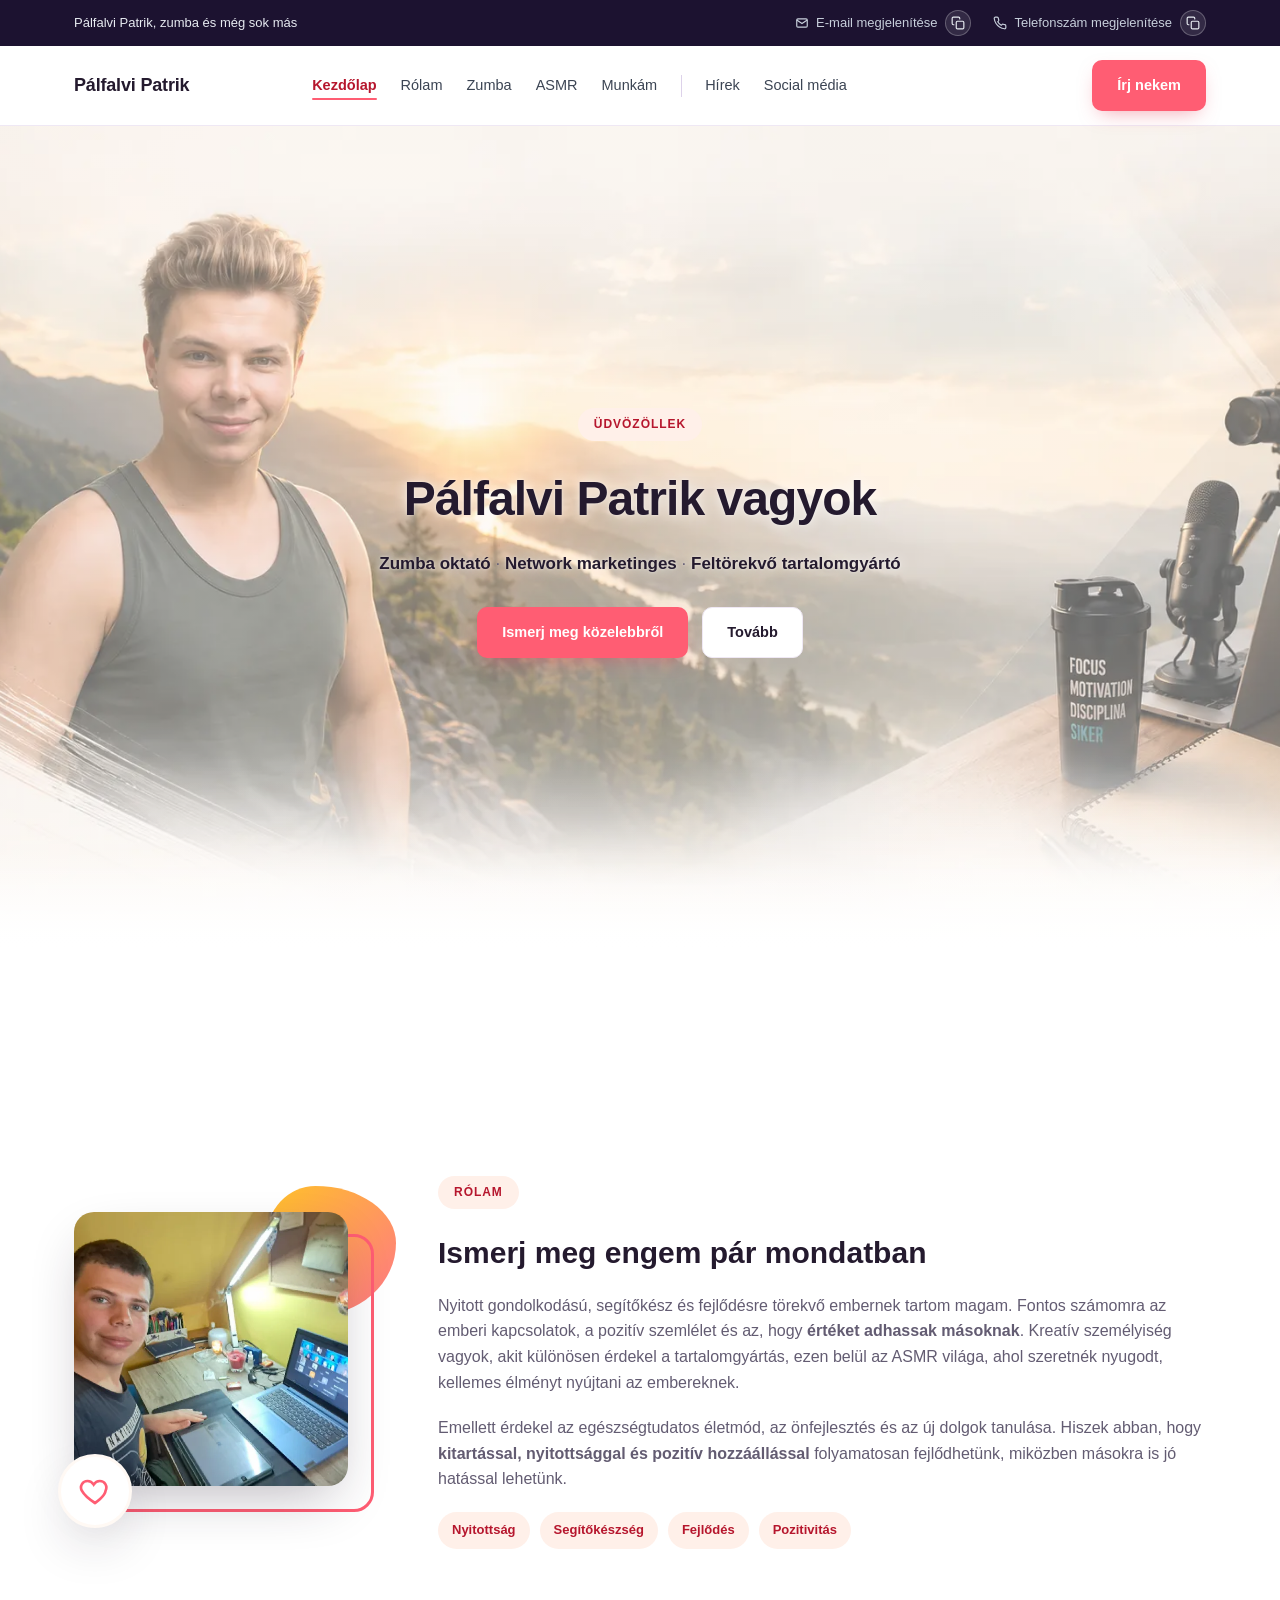
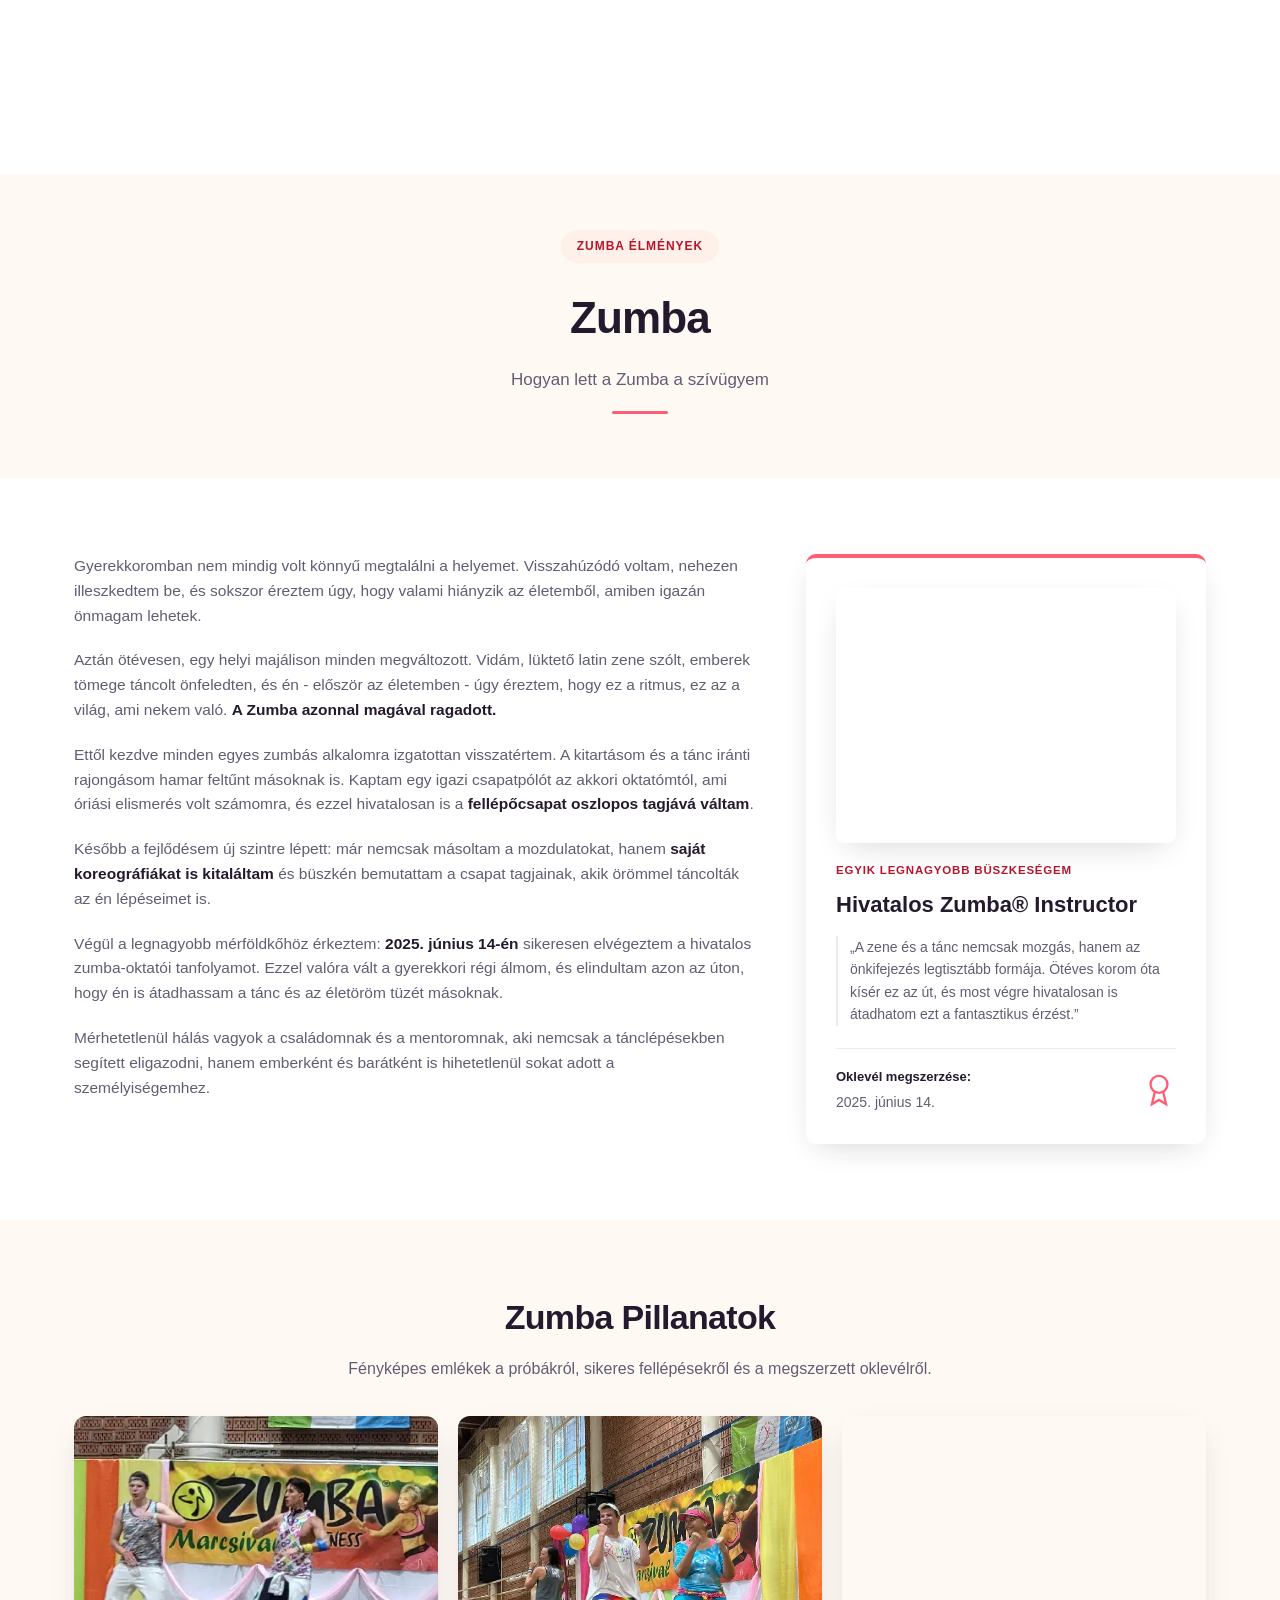
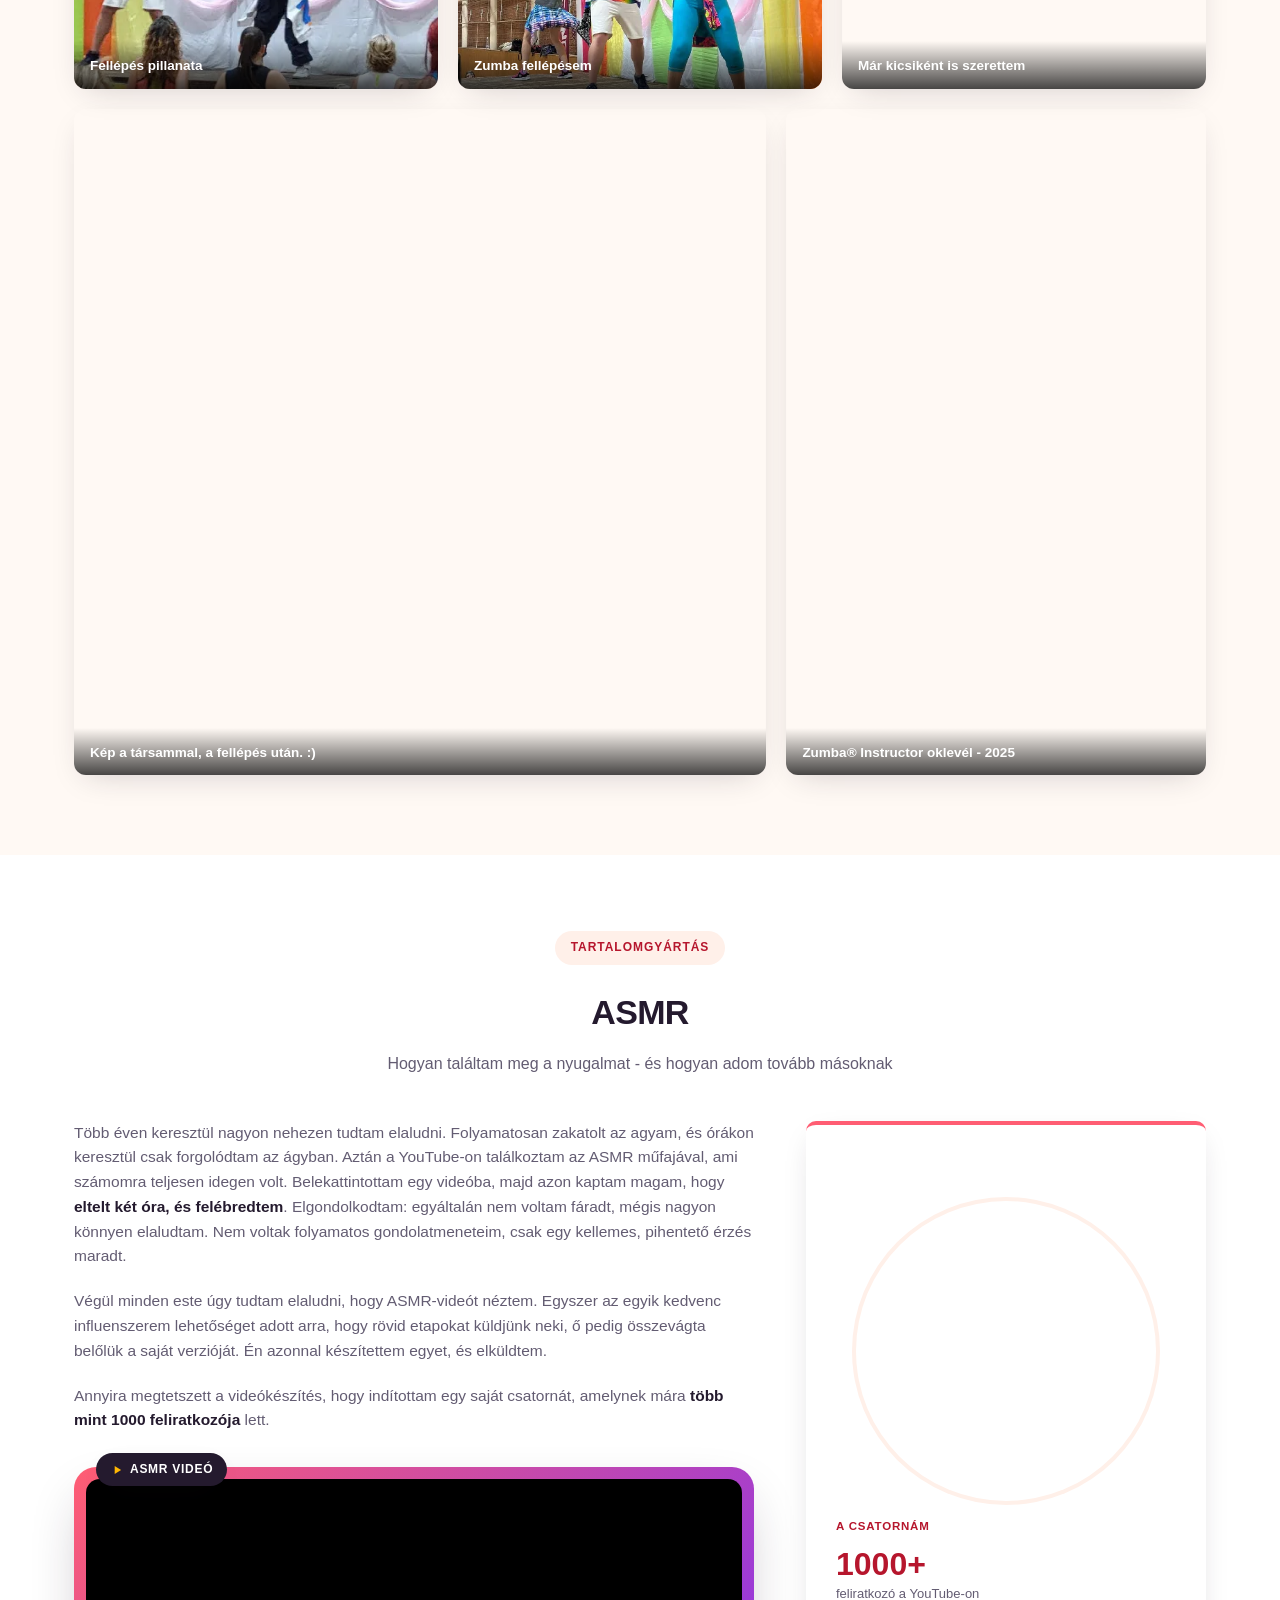
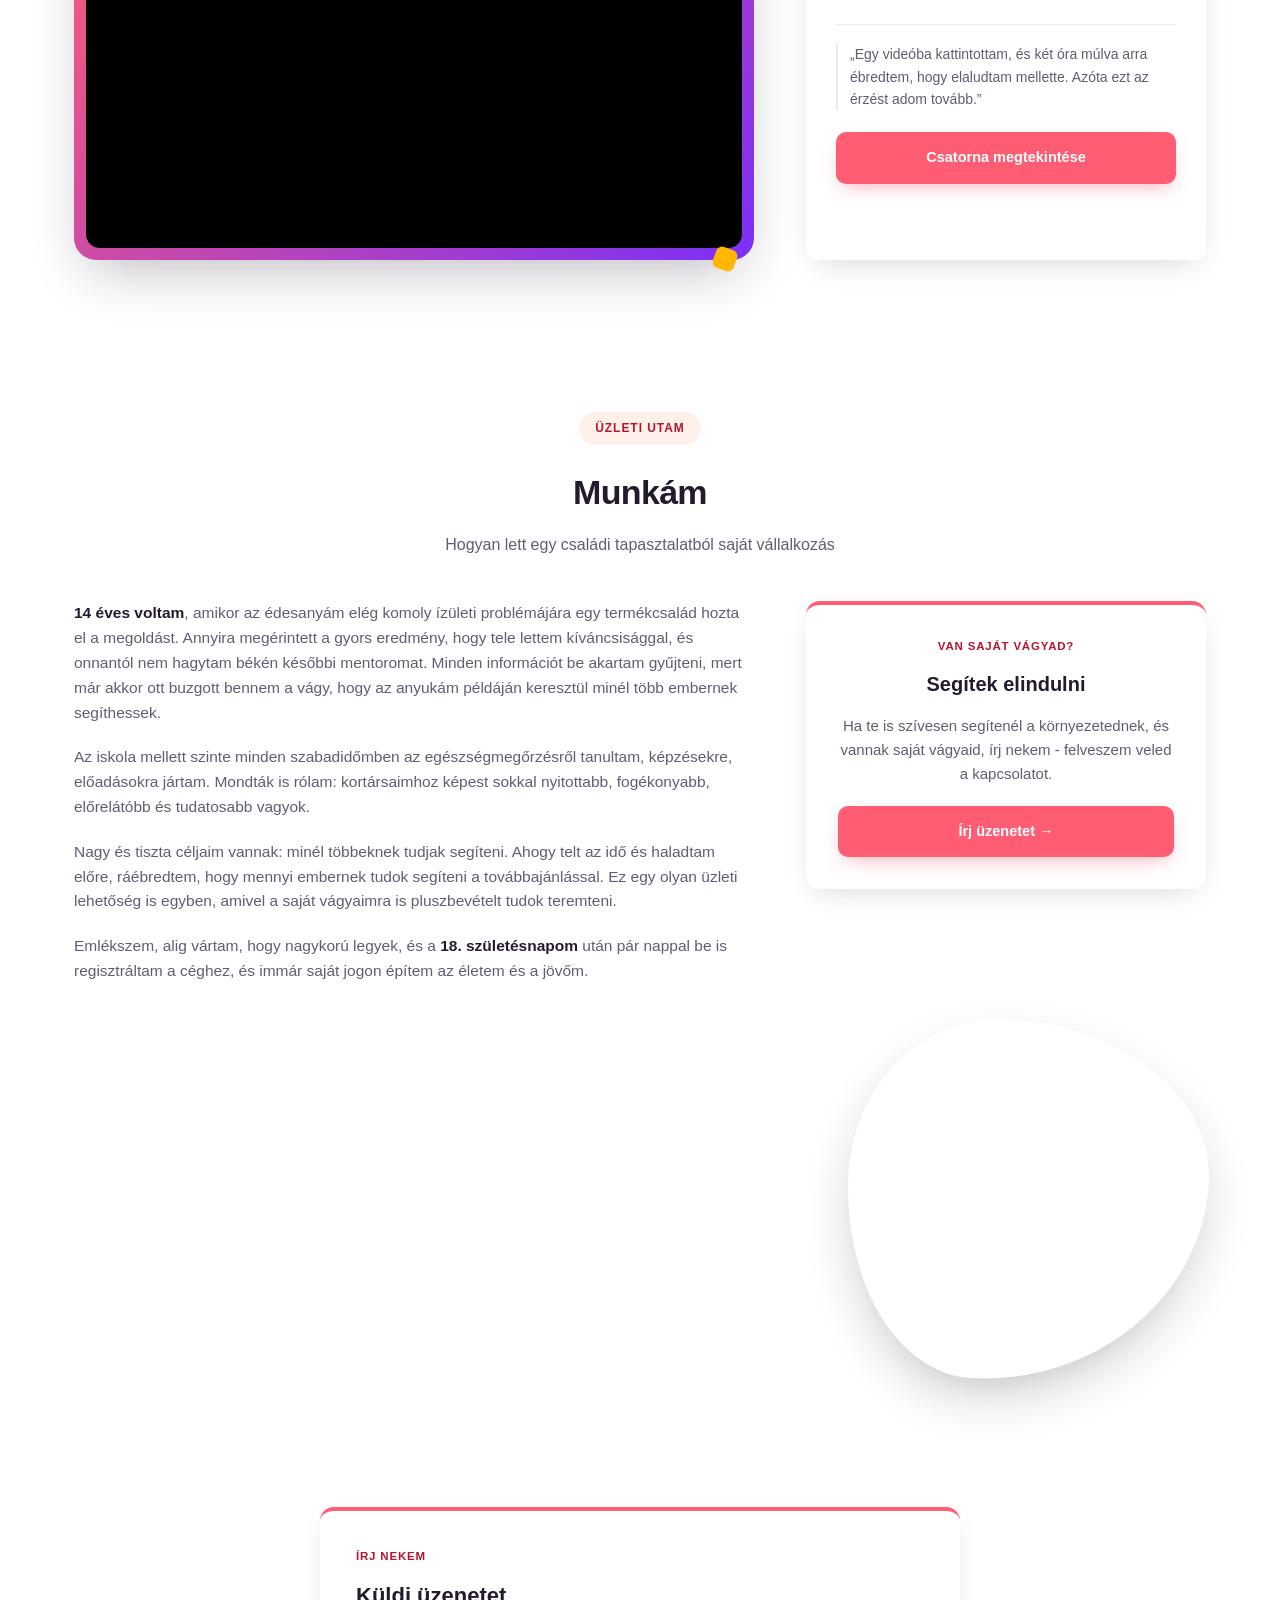
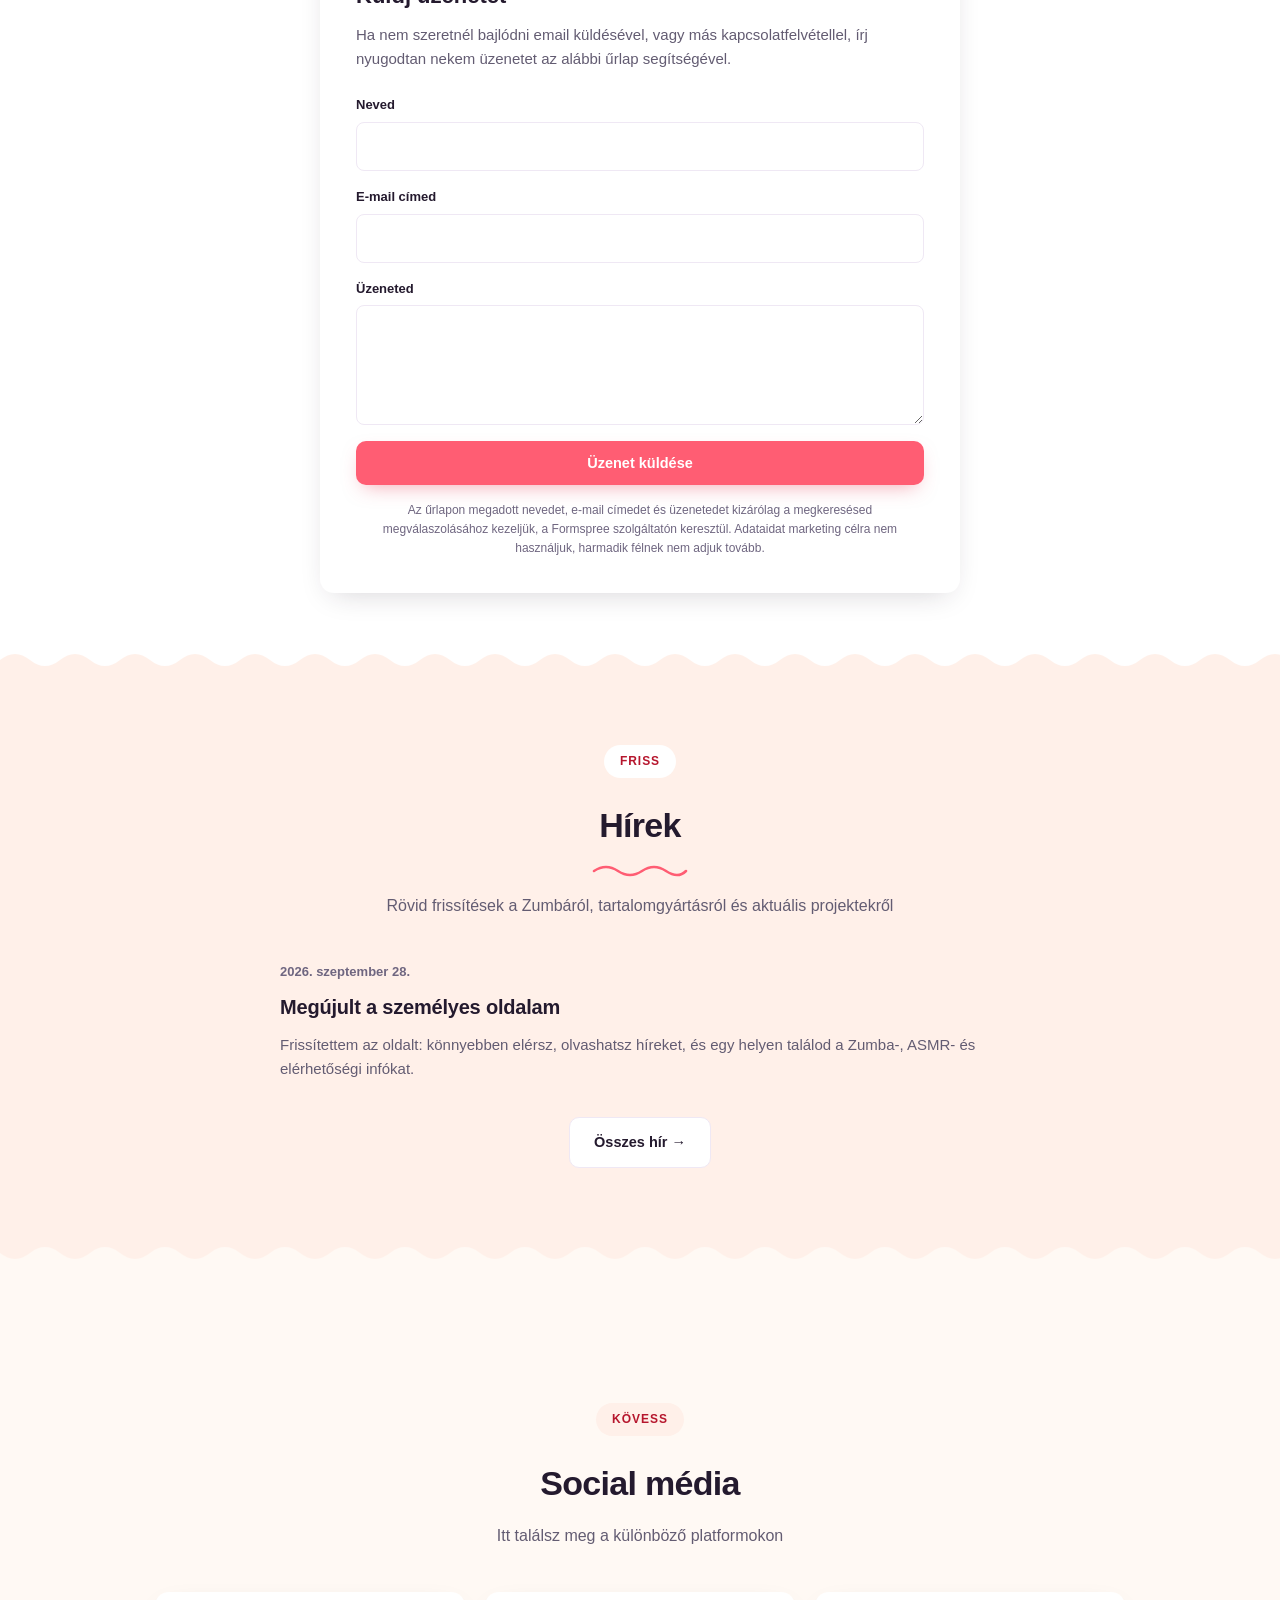
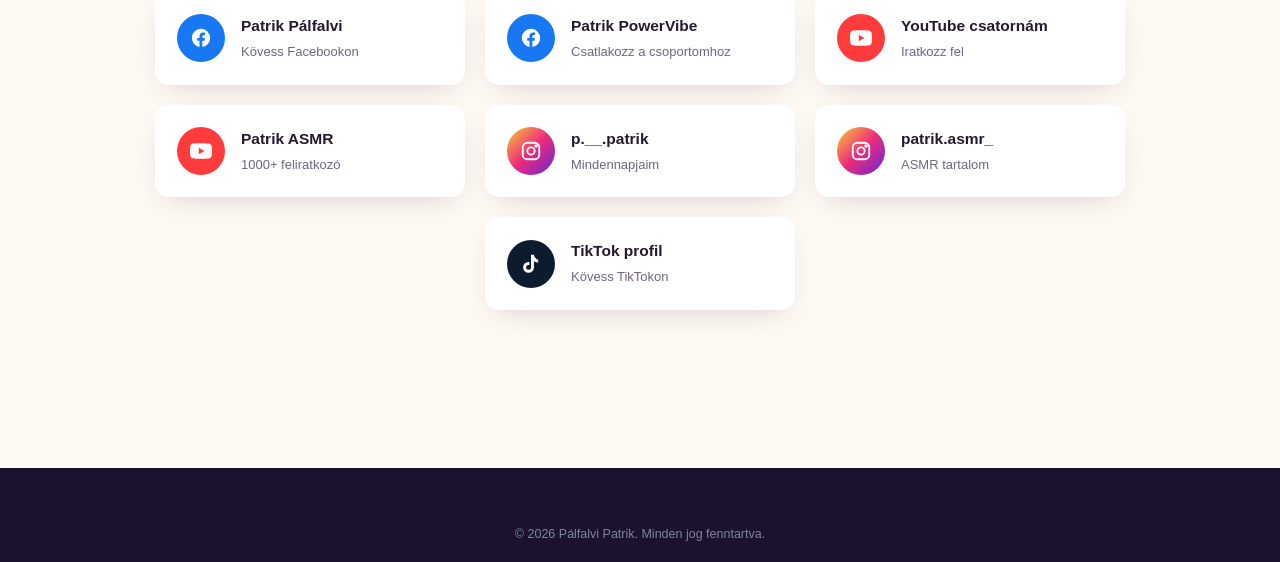
==== commit 019cfccd: "Formating, contact bar" ====
--- a/index.html
+++ b/index.html
@@ -5,7 +5,7 @@
     <meta name="viewport" content="width=device-width, initial-scale=1.0" />
     <meta
       name="description"
-      content="Hivatalos Zumba® oktató Magyarországon – Pálfalvi Patrik: Zumba, ASMR tartalom és network marketing. Személyes oldal, hírek és elérhetőség."
+      content="Hivatalos Zumba® oktató Magyarországon - Pálfalvi Patrik: Zumba, ASMR tartalom és network marketing. Személyes oldal, hírek és elérhetőség."
     />
     <meta name="referrer" content="strict-origin-when-cross-origin" />
     <link rel="icon" href="assets/favicon.ico" />
@@ -46,7 +46,7 @@
     />
     <meta
       property="og:description"
-      content="Hivatalos Zumba® oktató – Pálfalvi Patrik személyes oldala: Zumba élmények, ASMR csatorna, elérhetőség és hírek."
+      content="Hivatalos Zumba® oktató - Pálfalvi Patrik személyes oldala: Zumba élmények, ASMR csatorna, elérhetőség és hírek."
     />
     <meta
       property="og:image"
@@ -59,7 +59,7 @@
     />
     <meta
       name="twitter:description"
-      content="Hivatalos Zumba® oktató – Pálfalvi Patrik személyes oldala: Zumba élmények, ASMR csatorna, elérhetőség és hírek."
+      content="Hivatalos Zumba® oktató - Pálfalvi Patrik személyes oldala: Zumba élmények, ASMR csatorna, elérhetőség és hírek."
     />
     <meta
       name="twitter:image"
--- a/css/main.css
+++ b/css/main.css
@@ -1,5 +1,14 @@
-:root { --navy: #1c1230; --plum: #241a35; --accent: #ff5d73; --accent-dark: #e8425a; --accent-text: #b6162d; --accent-pale: #fff0e9; --gold: #ffb703; --violet: #7b2ff7; --violet-dark: #5b1fc0; --ink: #241a2e; --body-text: #635c72; --muted: #6f6680; --line: #efe8f4; --bg-hero: #fff9f4; --white: #ffffff; --grad-main: linear-gradient(135deg, var(--accent) 0%, var(--violet) 100%); --grad-warm: linear-gradient(135deg, var(--gold) 0%, var(--accent) 100%); --shadow: 0 10px 30px -12px rgba(36, 26, 46, 0.22); --shadow-lg: 0 22px 55px -16px rgba(36, 26, 46, 0.32); --nav-h: 76px; } * { box-sizing: border-box; margin: 0; padding: 0; } html { scroll-behavior: smooth; } body { font-family: -apple-system, BlinkMacSystemFont, "Segoe UI", Roboto, "Helvetica Neue", Arial, sans-serif; color: var(--ink); background: var(--white); line-height: 1.6; -webkit-font-smoothing: antialiased; } a { color: inherit; text-decoration: none; } img { max-width: 100%; display: block; } ul { list-style: none; } section[id] { scroll-margin-top: var(--nav-h); } .wrap { max-width: 1180px; margin: 0 auto; padding: 0 24px; } @media (min-width:1024px) { #top, #rolam, #zumba, #asmr, #munkam, #social { min-height: calc(100vh - var(--nav-h)); display: flex; flex-direction: column; justify-content: center; } } .topbar { background: var(--navy); color: #c7cfdb; font-size: 13px; } .topbar .wrap { display: flex; align-items: center; justify-content: space-between; padding: 10px 24px; gap: 16px; flex-wrap: wrap; } .topbar-title { font-weight: 500; color: #e7ebf1; } .topbar-contacts { display: flex; align-items: center; gap: 22px; flex-wrap: wrap; justify-content: center; } .topbar-contacts a { display: flex; align-items: center; gap: 7px; color: #c7cfdb; transition: color .15s ease; } .topbar-contacts a:hover { color: var(--accent); } .topbar-contacts svg { width: 14px; height: 14px; flex-shrink: 0; } .navbar { background: var(--white); border-bottom: 1px solid var(--line); position: sticky; top: 0; z-index: 50; } .navbar .wrap { display: flex; align-items: center; justify-content: space-between; padding: 14px 24px; min-height: var(--nav-h); position: relative; gap: 16px; } .logo { display: flex; align-items: center; gap: 10px; font-size: 18px; font-weight: 700; color: var(--ink); letter-spacing: -0.01em; } .nav-links { display: flex; align-items: center; gap: 24px; font-size: 14.5px; font-weight: 500; color: #3b4453; } .nav-links a { position: relative; padding-bottom: 6px; transition: color .15s ease; white-space: nowrap; } .nav-links a:hover { color: var(--accent-text); } .nav-links a.active { color: var(--accent-text); font-weight: 700; } .nav-links a.active::after { content: ""; position: absolute; left: 0; right: 0; bottom: -1px; height: 2px; background: var(--accent); border-radius: 2px; } .nav-ic { display: none; } .nav-right { display: flex; align-items: center; gap: 14px; } .nav-cta { padding: 10px 20px; font-size: 13.5px; white-space: nowrap; } .nav-toggle { display: none; flex-direction: column; gap: 5px; background: none; border: none; cursor: pointer; padding: 4px; position: relative; z-index: 41; } .nav-toggle span { width: 24px; height: 2px; background: var(--ink); border-radius: 2px; transition: transform .3s ease, opacity .2s ease; } .nav-toggle.open span:nth-child(1) { transform: translateY(7px) rotate(45deg); } .nav-toggle.open span:nth-child(2) { opacity: 0; } .nav-toggle.open span:nth-child(3) { transform: translateY(-7px) rotate(-45deg); } .nav-links-cta { display: none; } @media (max-width:560px) { .nav-cta span { display: none; } .nav-cta { padding: 10px 12px; } } .sec-head { text-align: center; max-width: 640px; margin: 0 auto 44px; } .eyebrow { display: inline-block; background: var(--accent-pale); color: var(--accent-text); font-size: 12px; font-weight: 700; letter-spacing: .08em; padding: 7px 16px; border-radius: 999px; margin-bottom: 20px; } .sec-head h2 { font-size: 34px; font-weight: 800; letter-spacing: -0.02em; color: var(--ink); margin-bottom: 12px; } .sec-head p { font-size: 16px; color: var(--body-text); } .underline { width: 56px; height: 3px; background: var(--accent); border-radius: 2px; margin: 18px auto 0; } .btn { display: inline-flex; align-items: center; gap: 8px; font-size: 14.5px; font-weight: 600; padding: 13px 24px; border-radius: 10px; transition: all .2s ease; border: 1px solid transparent; cursor: pointer; } .btn-primary { background: var(--accent); color: #fff; box-shadow: 0 8px 20px -8px rgba(232, 66, 90, .5); } .btn-primary:hover { background: var(--accent-dark); transform: translateY(-2px); box-shadow: 0 14px 28px -10px rgba(232, 66, 90, .6); } .btn-outline { border-color: var(--line); color: var(--ink); background: var(--white); } .btn-outline:hover { border-color: var(--accent); color: var(--accent-text); transform: translateY(-2px); } .hero { position: relative; background: var(--bg-hero); text-align: center; padding: 72px 24px 76px; overflow: hidden; } .hero-art { position: absolute; inset: 0; width: 100%; height: 100%; object-fit: cover; -webkit-mask-image: linear-gradient(180deg, #000 0%, #000 77%, rgba(0,0,0,.92) 86%, rgba(0,0,0,.5) 94%, transparent 100%); mask-image: linear-gradient(180deg, #000 0%, #000 77%, rgba(0,0,0,.92) 86%, rgba(0,0,0,.5) 94%, transparent 100%); } .hero-art-overlay { position: absolute; inset: 0; z-index: 1; pointer-events: none; background: linear-gradient(180deg, transparent 0%, transparent 76%, rgba(255,249,244,.12) 88%, rgba(255,255,255,.55) 96%, var(--white) 100%); } .hero:has(.hero-art)::after { content: ""; position: absolute; left: 0; right: 0; bottom: 0; height: 88px; z-index: 1; pointer-events: none; background: linear-gradient(to bottom, transparent 0%, rgba(255,255,255,.45) 55%, var(--white) 100%); } .hero-inner { position: relative; z-index: 2; } .hero h1 { font-size: 48px; font-weight: 800; letter-spacing: -0.02em; color: var(--ink); margin-bottom: 12px; } .hero-roles { font-size: 17px; color: var(--body-text); margin-bottom: 30px; } .hero-roles b { color: var(--ink); } .hero-ctas { display: flex; gap: 14px; justify-content: center; flex-wrap: wrap; margin-bottom: 6px; } .about { padding: 76px 0; } .about-grid { display: grid; grid-template-columns: 300px 1fr; gap: 64px; align-items: center; } .about-visual { position: relative; padding: 0 26px 26px 0; } .about-visual::before { content: ""; position: absolute; top: -26px; right: -22px; width: 130px; height: 130px; background: var(--grad-warm); border-radius: 38% 62% 63% 37%/41% 44% 56% 59%; opacity: .85; z-index: 0; } .about-visual::after { content: ""; position: absolute; top: 22px; left: 22px; right: 0; bottom: 0; border: 3px solid var(--accent); border-radius: 20px; z-index: 0; } .portrait { position: relative; z-index: 1; width: 100%; aspect-ratio: 1/1; border-radius: 20px; object-fit: cover; box-shadow: var(--shadow-lg); } .about-badge { position: absolute; left: -16px; bottom: -16px; z-index: 2; background: var(--white); border-radius: 50%; width: 74px; height: 74px; display: flex; align-items: center; justify-content: center; box-shadow: var(--shadow-lg); border: 3px solid var(--bg-hero); } .about-badge svg { width: 32px; height: 32px; color: var(--accent); } .about-badge:hover svg { fill: var(--accent-dark); } .about-copy h2 { font-size: 30px; font-weight: 800; color: var(--ink); margin-bottom: 16px; } .about-copy p { font-size: 16px; color: var(--body-text); margin-bottom: 20px; } .chip-row { display: flex; gap: 10px; flex-wrap: wrap; } .chip { font-size: 13px; font-weight: 600; color: var(--accent-text); background: var(--accent-pale); padding: 8px 14px; border-radius: 999px; } .content { padding: 76px 0; } .content-grid { display: grid; grid-template-columns: 1.7fr 1fr; gap: 52px; align-items: stretch; } .article p { font-size: 15.5px; color: var(--body-text); margin-bottom: 20px; } .article p:last-child { margin-bottom: 0; } .article strong { color: var(--ink); font-weight: 700; } .side-card { background: var(--white); border-top: 4px solid var(--accent); border-radius: 10px; box-shadow: var(--shadow); padding: 30px; display: flex; flex-direction: column; justify-content: center; } .channel-avatar { width: 300px; height: 300px; border-radius: 50%; object-fit: cover; box-shadow: 0 0 0 4px var(--accent-pale); margin: 0 auto 16px; display: block; } .side-label { font-size: 11.5px; font-weight: 800; letter-spacing: .07em; color: var(--accent-text); margin-bottom: 12px; } .side-card h3 { font-size: 22px; font-weight: 800; color: var(--ink); line-height: 1.3; margin-bottom: 16px; } .side-card blockquote { font-size: 14px; color: var(--body-text); border-left: 2px solid var(--line); padding-left: 12px; margin-bottom: 22px; } .side-divider { height: 1px; background: var(--line); margin-bottom: 18px; } .side-date-row { display: flex; align-items: center; justify-content: space-between; gap: 12px; } .side-date-label { font-size: 13px; font-weight: 700; color: var(--ink); margin-bottom: 4px; } .side-date-value { font-size: 14px; color: var(--body-text); } .side-thumb { width: 100%; aspect-ratio: 4/3; object-fit: cover; border-radius: 8px; margin-bottom: 18px; box-shadow: var(--shadow); } .badge-icon { width: 34px; height: 34px; color: var(--accent); flex-shrink: 0; } .side-stat { font-size: 32px; font-weight: 800; color: var(--accent-text); line-height: 1; margin-bottom: 4px; } .side-stat-label { font-size: 13px; color: var(--body-text); margin-bottom: 20px; } .gallery { background: var(--bg-hero); padding: 70px 0 80px; } .g-row { display: grid; gap: 20px; margin-bottom: 20px; } .g-row:last-child { margin-bottom: 0; } .g-row-3 { grid-template-columns: repeat(3, 1fr); } .g-row-2 { grid-template-columns: 1.65fr 1fr; } .g-item { position: relative; border-radius: 12px; overflow: hidden; box-shadow: var(--shadow); aspect-ratio: 4/3; cursor: zoom-in; } .g-row-2 .g-item { aspect-ratio: auto; min-height: 210px; } .g-item img { width: 100%; height: 100%; object-fit: cover; transition: transform .35s ease; } .g-item:hover img { transform: scale(1.05); } .g-item .g-caption { position: absolute; left: 0; right: 0; bottom: 0; padding: 14px 16px 12px; font-size: 13.5px; font-weight: 600; color: #fff; background: linear-gradient(to top, rgba(0, 0, 0, .72), rgba(0, 0, 0, 0)); z-index: 2; } .g-zoom { position: absolute; top: 12px; right: 12px; width: 34px; height: 34px; border-radius: 50%; background: rgba(36, 26, 46, .55); backdrop-filter: blur(3px); color: #fff; display: flex; align-items: center; justify-content: center; opacity: 0; transform: scale(.8); transition: all .2s ease; z-index: 2; } .g-item:hover .g-zoom { opacity: 1; transform: scale(1); } .g-zoom svg { width: 16px; height: 16px; } .g-item:focus-visible { outline: 3px solid var(--accent); outline-offset: 2px; } .lightbox { position: fixed; inset: 0; background: rgba(20, 12, 30, .92); display: none; align-items: center; justify-content: center; z-index: 200; padding: 24px; } .lightbox.show { display: flex; } .lightbox-img { max-width: min(90vw, 1000px); max-height: 80vh; border-radius: 10px; box-shadow: 0 30px 70px -20px rgba(0, 0, 0, .6); object-fit: contain; } .lightbox-caption { position: absolute; left: 0; right: 0; bottom: 28px; text-align: center; color: #fff; font-size: 14.5px; font-weight: 600; } .lightbox-close, .lightbox-prev, .lightbox-next { position: absolute; background: rgba(255, 255, 255, .12); border: 1px solid rgba(255, 255, 255, .25); color: #fff; border-radius: 50%; display: flex; align-items: center; justify-content: center; cursor: pointer; transition: background .15s ease; } .lightbox-close:hover, .lightbox-prev:hover, .lightbox-next:hover { background: var(--accent); border-color: transparent; } .lightbox-close { top: 22px; right: 22px; width: 42px; height: 42px; } .lightbox-close svg { width: 18px; height: 18px; } .lightbox-prev, .lightbox-next { top: 50%; transform: translateY(-50%); width: 52px; height: 52px; } .lightbox-prev { left: 16px; } .lightbox-next { right: 16px; } .lightbox-prev svg, .lightbox-next svg { width: 22px; height: 22px; } @media (max-width:700px) { .lightbox-prev, .lightbox-next { width: 42px; height: 42px; } .lightbox-prev { left: 6px; } .lightbox-next { right: 6px; } } .video-frame { position: relative; margin-top: 34px; padding: 12px; border-radius: 22px; background: var(--grad-main); box-shadow: var(--shadow-lg); } .video-wrap { position: relative; padding-top: 56.25%; border-radius: 14px; overflow: hidden; background: #000; margin-top: 0; } .video-wrap iframe { position: absolute; inset: 0; width: 100%; height: 100%; border: 0; } .video-thumb { display: block; } .video-thumb img { position: absolute; inset: 0; width: 100%; height: 100%; object-fit: cover; transition: transform .4s ease, filter .3s ease; filter: brightness(.72); } .video-thumb:hover img { transform: scale(1.04); filter: brightness(.6); } .play-btn { position: absolute; top: 50%; left: 50%; transform: translate(-50%, -50%); width: 72px; height: 72px; border-radius: 50%; background: var(--accent); color: #fff; display: flex; align-items: center; justify-content: center; box-shadow: 0 10px 26px -8px rgba(0, 0, 0, .55); transition: transform .25s ease, background .2s ease; } .play-btn svg { width: 28px; height: 28px; margin-left: 4px; } .video-thumb:hover .play-btn { transform: translate(-50%, -50%) scale(1.1); background: var(--accent-dark); } .video-thumb-label { position: absolute; left: 0; right: 0; bottom: 0; padding: 14px 18px; font-size: 13.5px; font-weight: 600; color: #fff; background: linear-gradient(to top, rgba(0, 0, 0, .75), rgba(0, 0, 0, 0)); text-align: center; } .video-badge { position: absolute; top: -14px; left: 22px; z-index: 2; display: inline-flex; align-items: center; gap: 6px; background: var(--ink); color: #fff; font-size: 12px; font-weight: 700; letter-spacing: .06em; padding: 7px 14px; border-radius: 999px; box-shadow: var(--shadow); } .video-badge svg { width: 14px; height: 14px; color: var(--gold); } .video-frame::after { content: ""; position: absolute; bottom: -10px; right: 18px; width: 22px; height: 22px; background: var(--gold); border-radius: 6px; transform: rotate(20deg); box-shadow: var(--shadow); } .munkam { padding: 76px 0; } .munkam .content-grid { align-items: start; }
-    .munkam-cta { background: var(--white); border-radius: 14px; box-shadow: var(--shadow); border-top: 4px solid var(--accent); padding: 32px; text-align: center; display: flex; flex-direction: column; justify-content: center; } .munkam-cta p { font-size: 15px; color: var(--body-text); margin-bottom: 20px; } .photo-strip { display: grid; grid-template-columns: repeat(3, 1fr); gap: 30px; margin-top: 38px; align-items: center; } .photo-strip img { width: 100%; aspect-ratio: 1/1; object-fit: cover; box-shadow: var(--shadow-lg); transition: transform .3s ease; position: relative; } .photo-strip img:nth-child(1) { clip-path: polygon(25% 3%, 75% 3%, 100% 50%, 75% 97%, 25% 97%, 0% 50%); transform: rotate(-3deg) scale(1.01); } .photo-strip img:nth-child(2) { clip-path: polygon(50% 0%, 100% 25%, 100% 75%, 50% 100%, 0% 75%, 0% 25%); transform: translateY(-20px) scale(1.15); z-index: 2; } .photo-strip img:nth-child(3) { border-radius: 42% 58% 63% 37%/45% 42% 58% 55%; transform: rotate(3deg) scale(1.01); } .photo-strip img:nth-child(1):hover { transform: rotate(-3deg) scale(1.08); } .photo-strip img:nth-child(2):hover { transform: translateY(-20px) scale(1.22); } .photo-strip img:nth-child(3):hover { transform: rotate(3deg) scale(1.08); } .contact-card { background: var(--white); border-radius: 14px; box-shadow: var(--shadow); border-top: 4px solid var(--accent); padding: 36px; max-width: 640px; margin: 52px auto 0; scroll-margin-top: var(--nav-h); } .contact-card h3 { font-size: 22px; font-weight: 800; color: var(--ink); margin-bottom: 10px; } .contact-card>p { font-size: 15px; color: var(--body-text); margin-bottom: 24px; } .form-field { display: flex; flex-direction: column; gap: 6px; margin-bottom: 16px; } .form-field label { font-size: 13px; font-weight: 700; color: var(--ink); } .form-field input, .form-field textarea { font: inherit; font-size: 14.5px; padding: 12px 14px; border: 1px solid var(--line); border-radius: 8px; color: var(--ink); background: var(--white); transition: border-color .15s ease; } .form-field input:focus, .form-field textarea:focus { outline: none; border-color: var(--accent); } .form-field textarea { resize: vertical; min-height: 120px; } .form-note { font-size: 12.5px; color: var(--muted); margin-top: 14px; text-align: center; } .form-status { font-size: 14px; font-weight: 600; margin-top: 14px; text-align: center; display: none; } .form-status.ok { color: var(--accent-text); display: block; } .form-status.err { color: #c0392b; display: block; } .social { padding: 76px 0; background: var(--bg-hero); } .social-grid { display: flex; flex-wrap: wrap; justify-content: center; gap: 20px; max-width: 980px; margin: 0 auto; } .link-card { flex: 1 1 270px; max-width: 310px; display: flex; align-items: center; gap: 16px; background: var(--white); border-radius: 14px; box-shadow: var(--shadow); padding: 22px; transition: transform .15s ease; } .link-card:hover { transform: translateY(-3px); } .link-card .ic { width: 48px; height: 48px; border-radius: 50%; display: flex; align-items: center; justify-content: center; flex-shrink: 0; color: #fff; } .ic-yt { background: #ff3b3b; } .ic-ig { background: linear-gradient(135deg, #f9ce34, #ee2a7b, #6228d7); } .ic-fb { background: #1877f2; } .ic-tt { background: #0d1b2e; } .link-card .ic svg { width: 22px; height: 22px; } .link-card h3 { font-size: 15.5px; font-weight: 700; color: var(--ink); margin-bottom: 3px; } .link-card span { font-size: 13px; color: var(--muted); } footer { background: var(--navy); color: #aab4c2; padding-top: 38px; } .footer-bottom { display: flex; align-items: center; justify-content: center; text-align: center; gap: 12px; flex-wrap: wrap; padding: 18px 24px; font-size: 12.5px; color: #7c879a; max-width: 1180px; margin: 0 auto; } .to-top { position: fixed; right: 22px; bottom: 22px; width: 44px; height: 44px; border-radius: 50%; background: var(--navy); color: #fff; display: flex; align-items: center; justify-content: center; box-shadow: var(--shadow); opacity: 0; pointer-events: none; transition: opacity .2s ease, transform .2s ease; z-index: 60; } .to-top.show { opacity: 1; pointer-events: auto; } .to-top:hover { background: var(--accent-dark); } .to-top svg { width: 18px; height: 18px; } @media (max-width:960px) { .navbar .wrap { justify-content: space-between; } .nav-overlay { position: fixed; inset: 0; top: var(--nav-h); background: rgba(20, 12, 30, .4); backdrop-filter: blur(4px); opacity: 0; visibility: hidden; transition: opacity .25s ease, visibility .25s ease; z-index: 39; } .nav-overlay.show { opacity: 1; visibility: visible; } .nav-links { position: absolute; top: calc(100% + 10px); left: 14px; right: 14px; background: var(--white); border-radius: 18px; flex-direction: column; align-items: stretch; gap: 2px; padding: 10px; box-shadow: var(--shadow-lg); border: 1px solid var(--line); max-height: 0; overflow: hidden; opacity: 0; transform: translateY(-10px); transition: max-height .3s ease, opacity .25s ease, transform .3s ease; z-index: 40; } .nav-links.open { max-height: 640px; opacity: 1; transform: translateY(0); } .nav-links a { display: flex; align-items: center; gap: 12px; width: 100%; padding: 13px 14px; border-top: none; border-radius: 12px; font-weight: 600; } .nav-links a:hover { background: var(--accent-pale); color: var(--accent-text); } .nav-links a.active { background: var(--accent-pale); color: var(--accent-text); } .nav-links a.active::after { display: none; } .nav-ic { display: flex; width: 19px; height: 19px; color: var(--accent-text); flex-shrink: 0; } .nav-toggle { display: flex; } .nav-cta { display: none; } .nav-links-cta { display: block; padding: 8px 4px 4px; } .nav-links-cta a { display: flex; align-items: center; justify-content: center; width: 100%; padding: 13px; border-top: none; background: var(--accent); color: #fff; font-weight: 700; border-radius: 12px; } .content-grid { grid-template-columns: 1fr; gap: 32px; } .about-grid { grid-template-columns: 1fr; gap: 40px; } .about-visual { max-width: 280px; margin: 0 auto; } .hero h1 { font-size: 38px; } } @media (max-width:700px) { .g-row-3 { grid-template-columns: 1fr; } .g-row-2 { grid-template-columns: 1fr; } .photo-strip { grid-template-columns: 1fr; max-width: 260px; margin-left: auto; margin-right: auto; gap: 44px; } .photo-strip img:nth-child(2) { transform: translateY(0) scale(1); } .photo-strip img:nth-child(2):hover { transform: translateY(0) scale(1.06); } .topbar .wrap { justify-content: center; text-align: center; } .contact-card { padding: 26px; } .about { padding: 56px 0; } .content { padding: 56px 0; } .munkam { padding: 56px 0; } .social { padding: 56px 0; } .gallery { padding: 52px 0 60px; } .hero { padding: 56px 20px 60px; } .about-copy h2 { font-size: 26px; } .side-card, .munkam-cta { padding: 24px; } .video-frame { padding: 8px; border-radius: 16px; } .video-badge { left: 14px; font-size: 11px; padding: 6px 12px; } } @media (max-width:520px) { .hero h1 { font-size: 30px; } .topbar-title { display: none; } .wrap { padding: 0 18px; } .hero-ctas { flex-direction: column; align-items: stretch; } .hero-ctas .btn { width: 100%; justify-content: center; } .about-badge { width: 60px; height: 60px; left: -10px; bottom: -10px; } .about-badge svg { width: 26px; height: 26px; } .chip-row { gap: 8px; } .chip { font-size: 12px; padding: 7px 12px; } } .hero-compact { padding: 56px 24px 64px; } .sec-title-lg { font-size: 44px; font-weight: 800; color: var(--ink); margin-bottom: 12px; letter-spacing: -0.02em; } .sec-title-md { font-size: 30px; } .mb-0 { margin-bottom: 0; } .mb-34 { margin-bottom: 34px; } .mt-0 { margin-top: 0; } .asmr-section { position: relative; overflow: hidden; } .hero-art-faint { opacity: .08; } .wrap-relative { position: relative; } .btn-block { width: 100%; justify-content: center; } .cta-title { font-size: 20px; font-weight: 800; margin-bottom: 14px; } .visually-hidden { position: absolute; left: -9999px; width: 1px; height: 1px; opacity: 0; } .skip-link { position: absolute; left: -9999px; top: auto; width: 1px; height: 1px; overflow: hidden; z-index: 100; background: var(--accent); color: #fff; padding: 12px 20px; border-radius: 8px; font-weight: 700; font-size: 14.5px; } .skip-link:focus { left: 16px; top: 16px; width: auto; height: auto; overflow: visible; }
+:root { --navy: #1c1230; --plum: #241a35; --accent: #ff5d73; --accent-dark: #e8425a; --accent-text: #b6162d; --accent-pale: #fff0e9; --gold: #ffb703; --violet: #7b2ff7; --violet-dark: #5b1fc0; --ink: #241a2e; --body-text: #635c72; --muted: #6f6680; --line: #efe8f4; --bg-hero: #fff9f4; --white: #ffffff; --grad-main: linear-gradient(135deg, var(--accent) 0%, var(--violet) 100%); --grad-warm: linear-gradient(135deg, var(--gold) 0%, var(--accent) 100%); --shadow: 0 10px 30px -12px rgba(36, 26, 46, 0.22); --shadow-lg: 0 22px 55px -16px rgba(36, 26, 46, 0.32); --nav-h: 76px; } * { box-sizing: border-box; margin: 0; padding: 0; } html { scroll-behavior: smooth; } body { font-family: -apple-system, BlinkMacSystemFont, "Segoe UI", Roboto, "Helvetica Neue", Arial, sans-serif; color: var(--ink); background: var(--white); line-height: 1.6; -webkit-font-smoothing: antialiased; } a { color: inherit; text-decoration: none; } img { max-width: 100%; display: block; } ul { list-style: none; } section[id] { scroll-margin-top: var(--nav-h); } .wrap { max-width: 1180px; margin: 0 auto; padding: 0 24px; } @media (min-width:1024px) { #top, #rolam, #zumba, #asmr, #munkam, #social { min-height: calc(100vh - var(--nav-h)); display: flex; flex-direction: column; justify-content: center; } } .topbar { background: var(--navy); color: #c7cfdb; font-size: 13px; } .topbar .wrap { display: flex; align-items: center; justify-content: space-between; padding: 10px 24px; gap: 16px; flex-wrap: wrap; } .topbar-title { font-weight: 500; color: #e7ebf1; } .topbar-contacts { display: flex; align-items: center; gap: 22px; flex-wrap: wrap; justify-content: center; } .topbar-contacts a { display: flex; align-items: center; gap: 7px; color: #c7cfdb; transition: color .15s ease; } .topbar-contacts a:hover { color: var(--accent); } .topbar-contacts svg { width: 14px; height: 14px; flex-shrink: 0; }
+.contact-item { display: flex; align-items: center; gap: 4px; }
+.copy-btn { display: inline-flex; align-items: center; justify-content: center; width: 26px; height: 26px; padding: 0; background: none; border: none; border-radius: 8px; color: #c7cfdb; cursor: pointer; transition: color .15s ease, background .15s ease; }
+.copy-btn:hover, .copy-btn:focus-visible { color: var(--accent); background: rgba(255,255,255,.08); }
+.copy-btn .ic-ok { display: none; }
+.copy-btn.copied { color: #7be0a0; }
+.copy-btn.copied .ic-ok { display: block; }
+.copy-btn.copied .ic-copy { display: none; }
+@media (max-width:700px) { .topbar-contacts { gap: 12px; } .contact-item { gap: 2px; } .copy-btn { width: 24px; height: 24px; } } .navbar { background: var(--white); border-bottom: 1px solid var(--line); position: sticky; top: 0; z-index: 50; } .navbar .wrap { display: flex; align-items: center; justify-content: space-between; padding: 14px 24px; min-height: var(--nav-h); position: relative; gap: 16px; } .logo { display: flex; align-items: center; gap: 10px; font-size: 18px; font-weight: 700; color: var(--ink); letter-spacing: -0.01em; } .nav-links { display: flex; align-items: center; gap: 24px; font-size: 14.5px; font-weight: 500; color: #3b4453; } .nav-links a { position: relative; padding-bottom: 6px; transition: color .15s ease; white-space: nowrap; } .nav-links a:hover { color: var(--accent-text); } .nav-links a.active { color: var(--accent-text); font-weight: 700; } .nav-links a.active::after { content: ""; position: absolute; left: 0; right: 0; bottom: -1px; height: 2px; background: var(--accent); border-radius: 2px; } .nav-ic { display: none; } .nav-right { display: flex; align-items: center; gap: 14px; } .nav-cta { padding: 10px 20px; font-size: 13.5px; white-space: nowrap; } .nav-toggle { display: none; flex-direction: column; gap: 5px; background: none; border: none; cursor: pointer; padding: 4px; position: relative; z-index: 41; } .nav-toggle span { width: 24px; height: 2px; background: var(--ink); border-radius: 2px; transition: transform .3s ease, opacity .2s ease; } .nav-toggle.open span:nth-child(1) { transform: translateY(7px) rotate(45deg); } .nav-toggle.open span:nth-child(2) { opacity: 0; } .nav-toggle.open span:nth-child(3) { transform: translateY(-7px) rotate(-45deg); } .nav-links-cta { display: none; } @media (max-width:560px) { .nav-cta span { display: none; } .nav-cta { padding: 10px 12px; } } .sec-head { text-align: center; max-width: 640px; margin: 0 auto 44px; } .eyebrow { display: inline-block; background: var(--accent-pale); color: var(--accent-text); font-size: 12px; font-weight: 700; letter-spacing: .08em; padding: 7px 16px; border-radius: 999px; margin-bottom: 20px; } .sec-head h2 { font-size: 34px; font-weight: 800; letter-spacing: -0.02em; color: var(--ink); margin-bottom: 12px; } .sec-head p { font-size: 16px; color: var(--body-text); } .underline { width: 56px; height: 3px; background: var(--accent); border-radius: 2px; margin: 18px auto 0; } .btn { display: inline-flex; align-items: center; gap: 8px; font-size: 14.5px; font-weight: 600; padding: 13px 24px; border-radius: 10px; transition: all .2s ease; border: 1px solid transparent; cursor: pointer; } .btn-primary { background: var(--accent); color: #fff; box-shadow: 0 8px 20px -8px rgba(232, 66, 90, .5); } .btn-primary:hover { background: var(--accent-dark); transform: translateY(-2px); box-shadow: 0 14px 28px -10px rgba(232, 66, 90, .6); } .btn-outline { border-color: var(--line); color: var(--ink); background: var(--white); } .btn-outline:hover { border-color: var(--accent); color: var(--accent-text); transform: translateY(-2px); } .hero { position: relative; background: var(--bg-hero); text-align: center; padding: 72px 24px 76px; overflow: hidden; } .hero-art { position: absolute; inset: 0; width: 100%; height: 100%; object-fit: cover; -webkit-mask-image: linear-gradient(180deg, #000 0%, #000 77%, rgba(0,0,0,.92) 86%, rgba(0,0,0,.5) 94%, transparent 100%); mask-image: linear-gradient(180deg, #000 0%, #000 77%, rgba(0,0,0,.92) 86%, rgba(0,0,0,.5) 94%, transparent 100%); } .hero-art-overlay { position: absolute; inset: 0; z-index: 1; pointer-events: none; background: linear-gradient(180deg, transparent 0%, transparent 76%, rgba(255,249,244,.12) 88%, rgba(255,255,255,.55) 96%, var(--white) 100%), linear-gradient(rgba(255,255,255,.4), rgba(255,255,255,.4)); } .hero:has(.hero-art)::after { content: ""; position: absolute; left: 0; right: 0; bottom: 0; height: 88px; z-index: 1; pointer-events: none; background: linear-gradient(to bottom, transparent 0%, rgba(255,255,255,.45) 55%, var(--white) 100%); } .hero-inner { position: relative; z-index: 2; }
+.hero-inner h1, .hero-roles { text-shadow: 0 0 14px rgba(255,255,255,.85), 0 0 3px rgba(255,255,255,.6); } .hero h1 { font-size: 48px; font-weight: 800; letter-spacing: -0.02em; color: var(--ink); margin-bottom: 12px; } .hero-roles { font-size: 17px; color: var(--body-text); margin-bottom: 30px; } .hero-roles b { color: var(--ink); } .hero-ctas { display: flex; gap: 14px; justify-content: center; flex-wrap: wrap; margin-bottom: 6px; } .about { padding: 76px 0; } .about-grid { display: grid; grid-template-columns: 300px 1fr; gap: 64px; align-items: center; } .about-visual { position: relative; padding: 0 26px 26px 0; } .about-visual::before { content: ""; position: absolute; top: -26px; right: -22px; width: 130px; height: 130px; background: var(--grad-warm); border-radius: 38% 62% 63% 37%/41% 44% 56% 59%; opacity: .85; z-index: 0; } .about-visual::after { content: ""; position: absolute; top: 22px; left: 22px; right: 0; bottom: 0; border: 3px solid var(--accent); border-radius: 20px; z-index: 0; } .portrait { position: relative; z-index: 1; width: 100%; aspect-ratio: 1/1; border-radius: 20px; object-fit: cover; box-shadow: var(--shadow-lg); } .about-badge { position: absolute; left: -16px; bottom: -16px; z-index: 2; background: var(--white); border-radius: 50%; width: 74px; height: 74px; display: flex; align-items: center; justify-content: center; box-shadow: var(--shadow-lg); border: 3px solid var(--bg-hero); } .about-badge svg { width: 32px; height: 32px; color: var(--accent); } .about-badge:hover svg { fill: var(--accent-dark); } .about-copy h2 { font-size: 30px; font-weight: 800; color: var(--ink); margin-bottom: 16px; } .about-copy p { font-size: 16px; color: var(--body-text); margin-bottom: 20px; } .chip-row { display: flex; gap: 10px; flex-wrap: wrap; } .chip { font-size: 13px; font-weight: 600; color: var(--accent-text); background: var(--accent-pale); padding: 8px 14px; border-radius: 999px; } .content { padding: 76px 0; } .content-grid { display: grid; grid-template-columns: 1.7fr 1fr; gap: 52px; align-items: stretch; } .article p { font-size: 15.5px; color: var(--body-text); margin-bottom: 20px; } .article p:last-child { margin-bottom: 0; } .article strong { color: var(--ink); font-weight: 700; } .side-card { background: var(--white); border-top: 4px solid var(--accent); border-radius: 10px; box-shadow: var(--shadow); padding: 30px; display: flex; flex-direction: column; justify-content: center; } .channel-avatar { width: 300px; height: 300px; border-radius: 50%; object-fit: cover; box-shadow: 0 0 0 4px var(--accent-pale); margin: 0 auto 16px; display: block; } .side-label { font-size: 11.5px; font-weight: 800; letter-spacing: .07em; color: var(--accent-text); margin-bottom: 12px; } .side-card h3 { font-size: 22px; font-weight: 800; color: var(--ink); line-height: 1.3; margin-bottom: 16px; } .side-card blockquote { font-size: 14px; color: var(--body-text); border-left: 2px solid var(--line); padding-left: 12px; margin-bottom: 22px; } .side-divider { height: 1px; background: var(--line); margin-bottom: 18px; } .side-date-row { display: flex; align-items: center; justify-content: space-between; gap: 12px; } .side-date-label { font-size: 13px; font-weight: 700; color: var(--ink); margin-bottom: 4px; } .side-date-value { font-size: 14px; color: var(--body-text); } .side-thumb { width: 100%; aspect-ratio: 4/3; object-fit: cover; border-radius: 8px; margin-bottom: 18px; box-shadow: var(--shadow); } .badge-icon { width: 34px; height: 34px; color: var(--accent); flex-shrink: 0; } .side-stat { font-size: 32px; font-weight: 800; color: var(--accent-text); line-height: 1; margin-bottom: 4px; } .side-stat-label { font-size: 13px; color: var(--body-text); margin-bottom: 20px; } .gallery { background: var(--bg-hero); padding: 70px 0 80px; } .g-row { display: grid; gap: 20px; margin-bottom: 20px; } .g-row:last-child { margin-bottom: 0; } .g-row-3 { grid-template-columns: repeat(3, 1fr); } .g-row-2 { grid-template-columns: 1.65fr 1fr; } .g-item { position: relative; border-radius: 12px; overflow: hidden; box-shadow: var(--shadow); aspect-ratio: 4/3; cursor: zoom-in; } .g-row-2 .g-item { aspect-ratio: auto; min-height: 210px; } .g-item img { width: 100%; height: 100%; object-fit: cover; transition: transform .35s ease; } .g-item:hover img { transform: scale(1.05); } .g-item .g-caption { position: absolute; left: 0; right: 0; bottom: 0; padding: 14px 16px 12px; font-size: 13.5px; font-weight: 600; color: #fff; background: linear-gradient(to top, rgba(0, 0, 0, .72), rgba(0, 0, 0, 0)); z-index: 2; } .g-zoom { position: absolute; top: 12px; right: 12px; width: 34px; height: 34px; border-radius: 50%; background: rgba(36, 26, 46, .55); backdrop-filter: blur(3px); color: #fff; display: flex; align-items: center; justify-content: center; opacity: 0; transform: scale(.8); transition: all .2s ease; z-index: 2; } .g-item:hover .g-zoom { opacity: 1; transform: scale(1); } .g-zoom svg { width: 16px; height: 16px; } .g-item:focus-visible { outline: 3px solid var(--accent); outline-offset: 2px; } .lightbox { position: fixed; inset: 0; background: rgba(20, 12, 30, .92); display: none; align-items: center; justify-content: center; z-index: 200; padding: 24px; } .lightbox.show { display: flex; } .lightbox-img { max-width: min(90vw, 1000px); max-height: 80vh; border-radius: 10px; box-shadow: 0 30px 70px -20px rgba(0, 0, 0, .6); object-fit: contain; } .lightbox-caption { position: absolute; left: 0; right: 0; bottom: 28px; text-align: center; color: #fff; font-size: 14.5px; font-weight: 600; } .lightbox-close, .lightbox-prev, .lightbox-next { position: absolute; background: rgba(255, 255, 255, .12); border: 1px solid rgba(255, 255, 255, .25); color: #fff; border-radius: 50%; display: flex; align-items: center; justify-content: center; cursor: pointer; transition: background .15s ease; } .lightbox-close:hover, .lightbox-prev:hover, .lightbox-next:hover { background: var(--accent); border-color: transparent; } .lightbox-close { top: 22px; right: 22px; width: 42px; height: 42px; } .lightbox-close svg { width: 18px; height: 18px; } .lightbox-prev, .lightbox-next { top: 50%; transform: translateY(-50%); width: 52px; height: 52px; } .lightbox-prev { left: 16px; } .lightbox-next { right: 16px; } .lightbox-prev svg, .lightbox-next svg { width: 22px; height: 22px; } @media (max-width:700px) { .lightbox-prev, .lightbox-next { width: 42px; height: 42px; } .lightbox-prev { left: 6px; } .lightbox-next { right: 6px; } } .video-frame { position: relative; margin-top: 34px; padding: 12px; border-radius: 22px; background: var(--grad-main); box-shadow: var(--shadow-lg); } .video-wrap { position: relative; padding-top: 56.25%; border-radius: 14px; overflow: hidden; background: #000; margin-top: 0; } .video-wrap iframe { position: absolute; inset: 0; width: 100%; height: 100%; border: 0; } .video-thumb { display: block; } .video-thumb img { position: absolute; inset: 0; width: 100%; height: 100%; object-fit: cover; transition: transform .4s ease, filter .3s ease; filter: brightness(.72); } .video-thumb:hover img { transform: scale(1.04); filter: brightness(.6); } .play-btn { position: absolute; top: 50%; left: 50%; transform: translate(-50%, -50%); width: 72px; height: 72px; border-radius: 50%; background: var(--accent); color: #fff; display: flex; align-items: center; justify-content: center; box-shadow: 0 10px 26px -8px rgba(0, 0, 0, .55); transition: transform .25s ease, background .2s ease; } .play-btn svg { width: 28px; height: 28px; margin-left: 4px; } .video-thumb:hover .play-btn { transform: translate(-50%, -50%) scale(1.1); background: var(--accent-dark); } .video-thumb-label { position: absolute; left: 0; right: 0; bottom: 0; padding: 14px 18px; font-size: 13.5px; font-weight: 600; color: #fff; background: linear-gradient(to top, rgba(0, 0, 0, .75), rgba(0, 0, 0, 0)); text-align: center; } .video-badge { position: absolute; top: -14px; left: 22px; z-index: 2; display: inline-flex; align-items: center; gap: 6px; background: var(--ink); color: #fff; font-size: 12px; font-weight: 700; letter-spacing: .06em; padding: 7px 14px; border-radius: 999px; box-shadow: var(--shadow); } .video-badge svg { width: 14px; height: 14px; color: var(--gold); } .video-frame::after { content: ""; position: absolute; bottom: -10px; right: 18px; width: 22px; height: 22px; background: var(--gold); border-radius: 6px; transform: rotate(20deg); box-shadow: var(--shadow); } .munkam { padding: 76px 0; } .munkam .content-grid { align-items: start; }
+    .munkam-cta { background: var(--white); border-radius: 14px; box-shadow: var(--shadow); border-top: 4px solid var(--accent); padding: 32px; text-align: center; display: flex; flex-direction: column; justify-content: center; } .munkam-cta p { font-size: 15px; color: var(--body-text); margin-bottom: 20px; } .photo-strip { display: grid; grid-template-columns: repeat(3, 1fr); gap: 30px; margin-top: 38px; align-items: center; } .photo-strip img { width: 100%; aspect-ratio: 1/1; object-fit: cover; box-shadow: var(--shadow-lg); transition: transform .3s ease; position: relative; } .photo-strip img:nth-child(1) { clip-path: polygon(25% 3%, 75% 3%, 100% 50%, 75% 97%, 25% 97%, 0% 50%); transform: rotate(-3deg) scale(1.01); } .photo-strip img:nth-child(2) { clip-path: polygon(50% 0%, 100% 25%, 100% 75%, 50% 100%, 0% 75%, 0% 25%); transform: translateY(-20px) scale(1.15); z-index: 2; } .photo-strip img:nth-child(3) { border-radius: 42% 58% 63% 37%/45% 42% 58% 55%; transform: rotate(3deg) scale(1.01); } .photo-strip img:nth-child(1):hover { transform: rotate(-3deg) scale(1.08); } .photo-strip img:nth-child(2):hover { transform: translateY(-20px) scale(1.22); } .photo-strip img:nth-child(3):hover { transform: rotate(3deg) scale(1.08); } .contact-card { background: var(--white); border-radius: 14px; box-shadow: var(--shadow); border-top: 4px solid var(--accent); padding: 36px; max-width: 640px; margin: 52px auto 0; scroll-margin-top: var(--nav-h); } .contact-card h3 { font-size: 22px; font-weight: 800; color: var(--ink); margin-bottom: 10px; } .contact-card>p { font-size: 15px; color: var(--body-text); margin-bottom: 24px; } .form-field { display: flex; flex-direction: column; gap: 6px; margin-bottom: 16px; } .form-field label { font-size: 13px; font-weight: 700; color: var(--ink); } .form-field input, .form-field textarea { font: inherit; font-size: 14.5px; padding: 12px 14px; border: 1px solid var(--line); border-radius: 8px; color: var(--ink); background: var(--white); transition: border-color .15s ease; } .form-field input:focus, .form-field textarea:focus { outline: none; border-color: var(--accent); } .form-field textarea { resize: vertical; min-height: 120px; } .form-note { font-size: 12.5px; color: var(--muted); margin-top: 14px; text-align: center; } .form-status { font-size: 14px; font-weight: 600; margin-top: 14px; text-align: center; display: none; } .form-status.ok { color: var(--accent-text); display: block; } .form-status.err { color: #c0392b; display: block; } .social { padding: 76px 0; background: var(--bg-hero); } .social-grid { display: flex; flex-wrap: wrap; justify-content: center; gap: 20px; max-width: 980px; margin: 0 auto; } .link-card { flex: 1 1 270px; max-width: 310px; display: flex; align-items: center; gap: 16px; background: var(--white); border-radius: 14px; box-shadow: var(--shadow); padding: 22px; transition: transform .15s ease; } .link-card:hover { transform: translateY(-3px); } .link-card .ic { width: 48px; height: 48px; border-radius: 50%; display: flex; align-items: center; justify-content: center; flex-shrink: 0; color: #fff; } .ic-yt { background: #ff3b3b; } .ic-ig { background: linear-gradient(135deg, #f9ce34, #ee2a7b, #6228d7); } .ic-fb { background: #1877f2; } .ic-tt { background: #0d1b2e; } .link-card .ic svg { width: 22px; height: 22px; } .link-card h3 { font-size: 15.5px; font-weight: 700; color: var(--ink); margin-bottom: 3px; } .link-card span { font-size: 13px; color: var(--muted); } footer { background: var(--navy); color: #aab4c2; padding-top: 38px; } .footer-bottom { display: flex; align-items: center; justify-content: center; text-align: center; gap: 12px; flex-wrap: wrap; padding: 18px 24px; font-size: 12.5px; color: #7c879a; max-width: 1180px; margin: 0 auto; } .to-top { position: fixed; right: 22px; bottom: 22px; width: 44px; height: 44px; border-radius: 50%; background: var(--navy); color: #fff; display: flex; align-items: center; justify-content: center; box-shadow: var(--shadow); opacity: 0; pointer-events: none; transition: opacity .2s ease, transform .2s ease; z-index: 60; } .to-top.show { opacity: 1; pointer-events: auto; } .to-top:hover { background: var(--accent-dark); } .to-top svg { width: 18px; height: 18px; } @media (max-width:960px) { .navbar .wrap { justify-content: space-between; } .nav-overlay { position: absolute; inset: 100% 0 auto 0; height: calc(100vh - 100%); height: calc(100dvh - 100%); background: rgba(20, 12, 30, .4); backdrop-filter: blur(4px); opacity: 0; visibility: hidden; transition: opacity .25s ease, visibility .25s ease; z-index: 39; } .nav-overlay.show { opacity: 1; visibility: visible; } .nav-links { position: absolute; top: calc(100% + 10px); left: 14px; right: 14px; background: var(--white); border-radius: 18px; flex-direction: column; align-items: stretch; gap: 2px; padding: 10px; box-shadow: var(--shadow-lg); border: 1px solid var(--line); max-height: 0; overflow: hidden; opacity: 0; transform: translateY(-10px); transition: max-height .3s ease, opacity .25s ease, transform .3s ease; z-index: 40; } .nav-links.open { max-height: 640px; opacity: 1; transform: translateY(0); } .nav-links a { display: flex; align-items: center; gap: 12px; width: 100%; padding: 13px 14px; border-top: none; border-radius: 12px; font-weight: 600; } .nav-links a:hover { background: var(--accent-pale); color: var(--accent-text); } .nav-links a.active { background: var(--accent-pale); color: var(--accent-text); } .nav-links a.active::after { display: none; } .nav-ic { display: flex; width: 19px; height: 19px; color: var(--accent-text); flex-shrink: 0; } .nav-toggle { display: flex; } .nav-cta { display: none; } .nav-links-cta { display: block; padding: 8px 4px 4px; } .nav-links-cta a { display: flex; align-items: center; justify-content: center; width: 100%; padding: 13px; border-top: none; background: var(--accent); color: #fff; font-weight: 700; border-radius: 12px; } .content-grid { grid-template-columns: 1fr; gap: 32px; } .about-grid { grid-template-columns: 1fr; gap: 40px; } .about-visual { max-width: 280px; margin: 0 auto; } .hero h1 { font-size: 38px; } } @media (max-width:700px) { .g-row-3 { grid-template-columns: 1fr; } .g-row-2 { grid-template-columns: 1fr; } .photo-strip { grid-template-columns: 1fr; max-width: 260px; margin-left: auto; margin-right: auto; gap: 44px; } .photo-strip img:nth-child(2) { transform: translateY(0) scale(1); } .photo-strip img:nth-child(2):hover { transform: translateY(0) scale(1.06); } .topbar .wrap { justify-content: center; text-align: center; } .contact-card { padding: 26px; } .about { padding: 56px 0; } .content { padding: 56px 0; } .munkam { padding: 56px 0; } .social { padding: 56px 0; } .gallery { padding: 52px 0 60px; } .hero { padding: 56px 20px 60px; } .about-copy h2 { font-size: 26px; } .side-card, .munkam-cta { padding: 24px; } .video-frame { padding: 8px; border-radius: 16px; } .video-badge { left: 14px; font-size: 11px; padding: 6px 12px; } } @media (max-width:520px) { .hero h1 { font-size: 30px; } .topbar-title { display: none; } .wrap { padding: 0 18px; } .hero-ctas { flex-direction: column; align-items: stretch; } .hero-ctas .btn { width: 100%; justify-content: center; } .about-badge { width: 60px; height: 60px; left: -10px; bottom: -10px; } .about-badge svg { width: 26px; height: 26px; } .chip-row { gap: 8px; } .chip { font-size: 12px; padding: 7px 12px; } } .hero-compact { padding: 56px 24px 64px; } .sec-title-lg { font-size: 44px; font-weight: 800; color: var(--ink); margin-bottom: 12px; letter-spacing: -0.02em; } .sec-title-md { font-size: 30px; } .mb-0 { margin-bottom: 0; } .mb-34 { margin-bottom: 34px; } .mt-0 { margin-top: 0; } .asmr-section { position: relative; overflow: hidden; } .hero-art-faint { opacity: .08; } .wrap-relative { position: relative; } .btn-block { width: 100%; justify-content: center; } .cta-title { font-size: 20px; font-weight: 800; margin-bottom: 14px; } .visually-hidden { position: absolute; left: -9999px; width: 1px; height: 1px; opacity: 0; } .skip-link { position: absolute; left: -9999px; top: auto; width: 1px; height: 1px; overflow: hidden; z-index: 100; background: var(--accent); color: #fff; padding: 12px 20px; border-radius: 8px; font-weight: 700; font-size: 14.5px; } .skip-link:focus { left: 16px; top: 16px; width: auto; height: auto; overflow: visible; }
 
 .form-privacy { font-size: 12px; color: var(--muted); margin-top: 16px; line-height: 1.55; text-align: center; }
 
@@ -87,3 +96,11 @@
 .squiggle path { fill: none; stroke: currentColor; stroke-width: 2.5; stroke-linecap: round; }
 .munkam-contact { padding-bottom: 76px; }
 @media (max-width:700px) { .munkam-contact { padding-bottom: 56px; } }
+
+@media (max-width:768px) { .hero-art:not(.hero-art-faint) { object-position: left bottom; } }
+
+/* Topbar: e-mail / telefon és a Másolás gomb */
+.contact-item { display: inline-flex; align-items: center; gap: 8px; }
+.copy-btn { font: inherit; font-size: 12px; font-weight: 600; color: #e7ebf1; background: rgba(255, 255, 255, .1); border: 1px solid rgba(255, 255, 255, .25); border-radius: 999px; padding: 3px 10px; cursor: pointer; transition: background .15s ease, color .15s ease; }
+.copy-btn:hover { background: var(--accent-dark); border-color: transparent; color: #fff; }
+.copy-btn:focus-visible { outline: 2px solid var(--accent); outline-offset: 2px; }
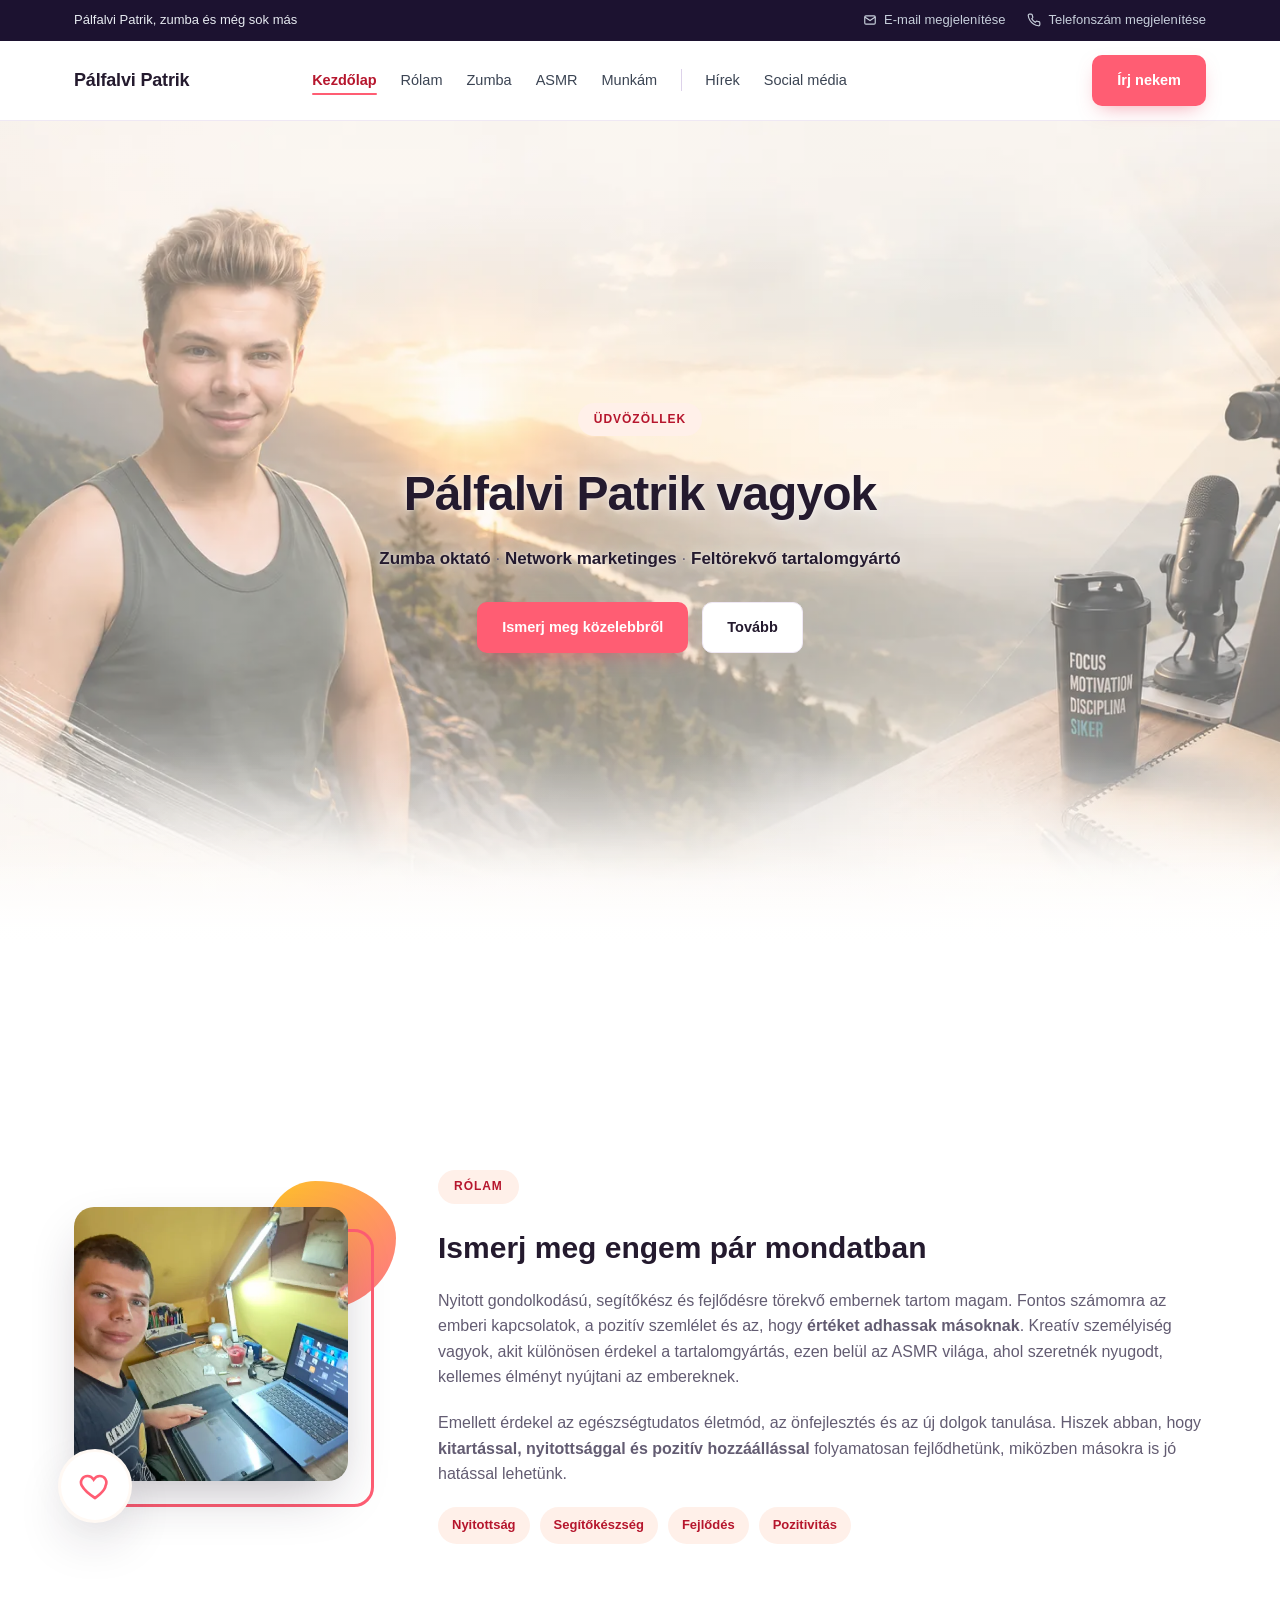
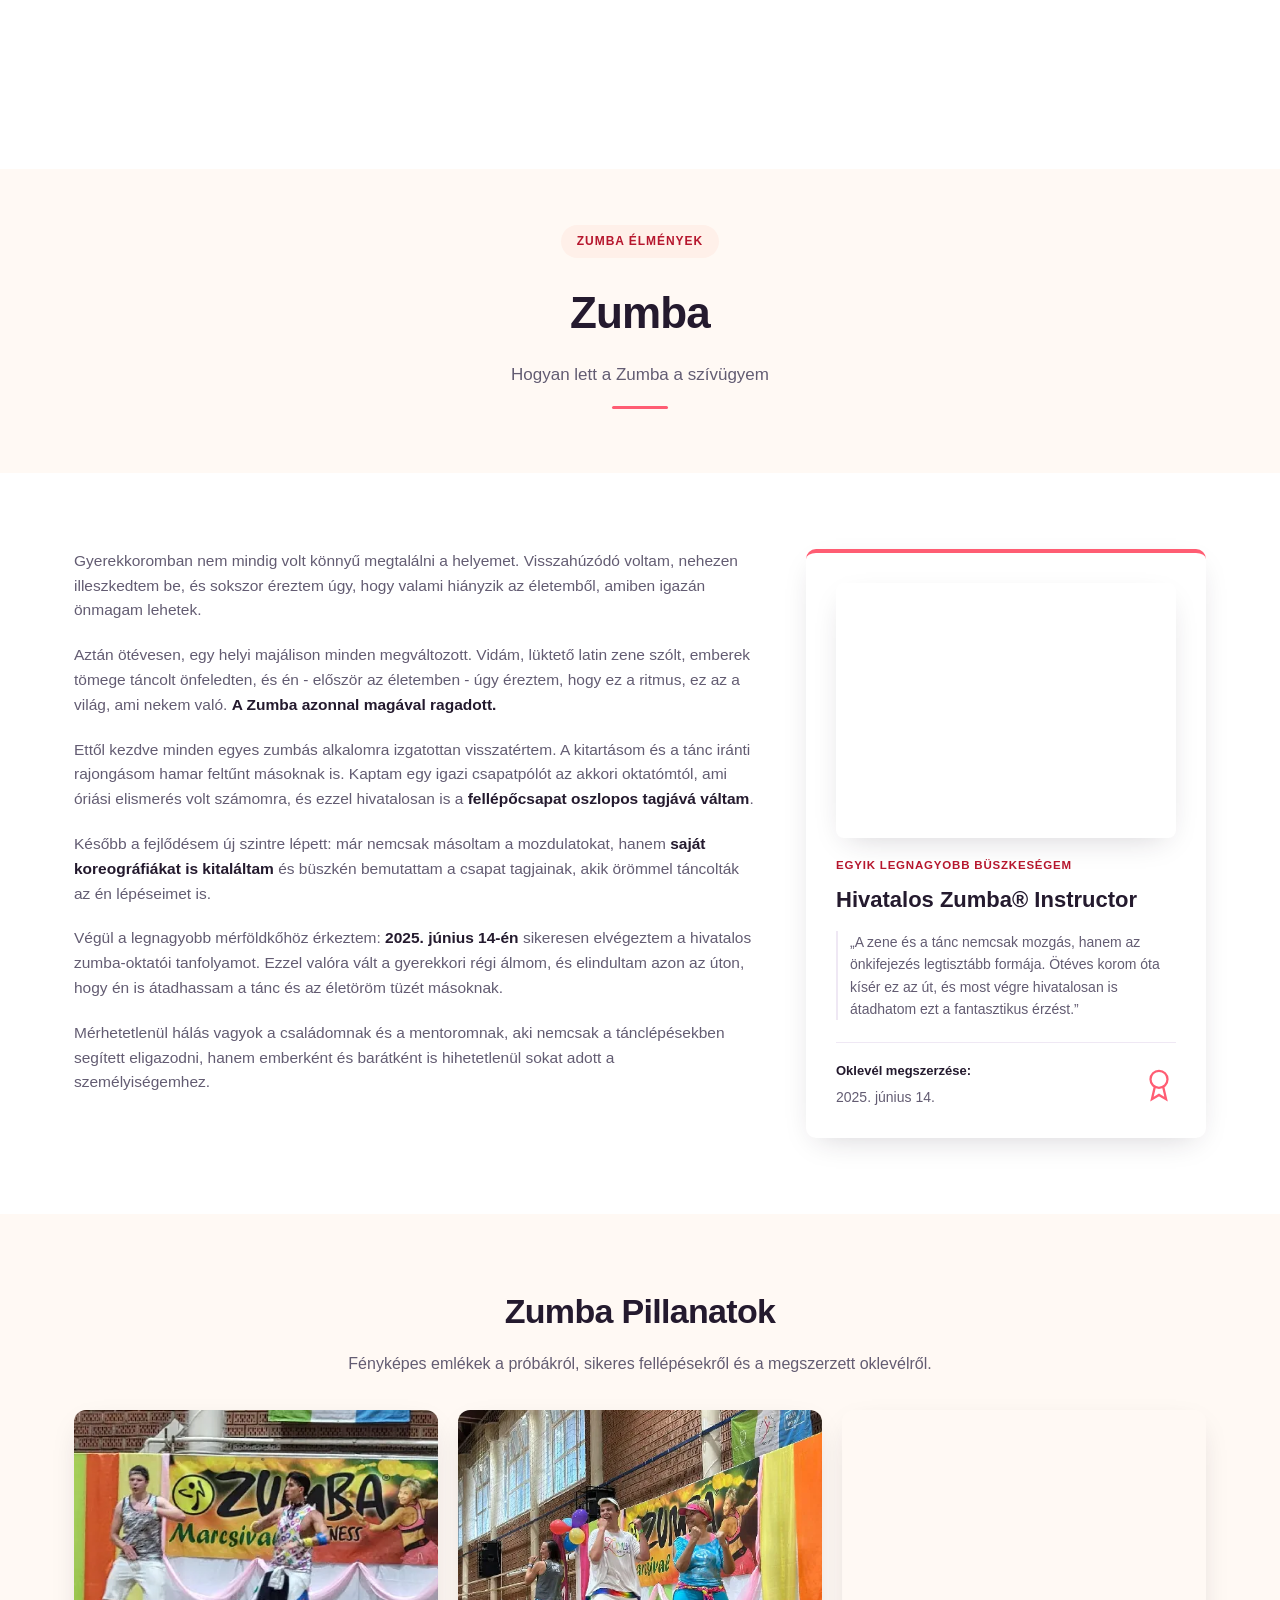
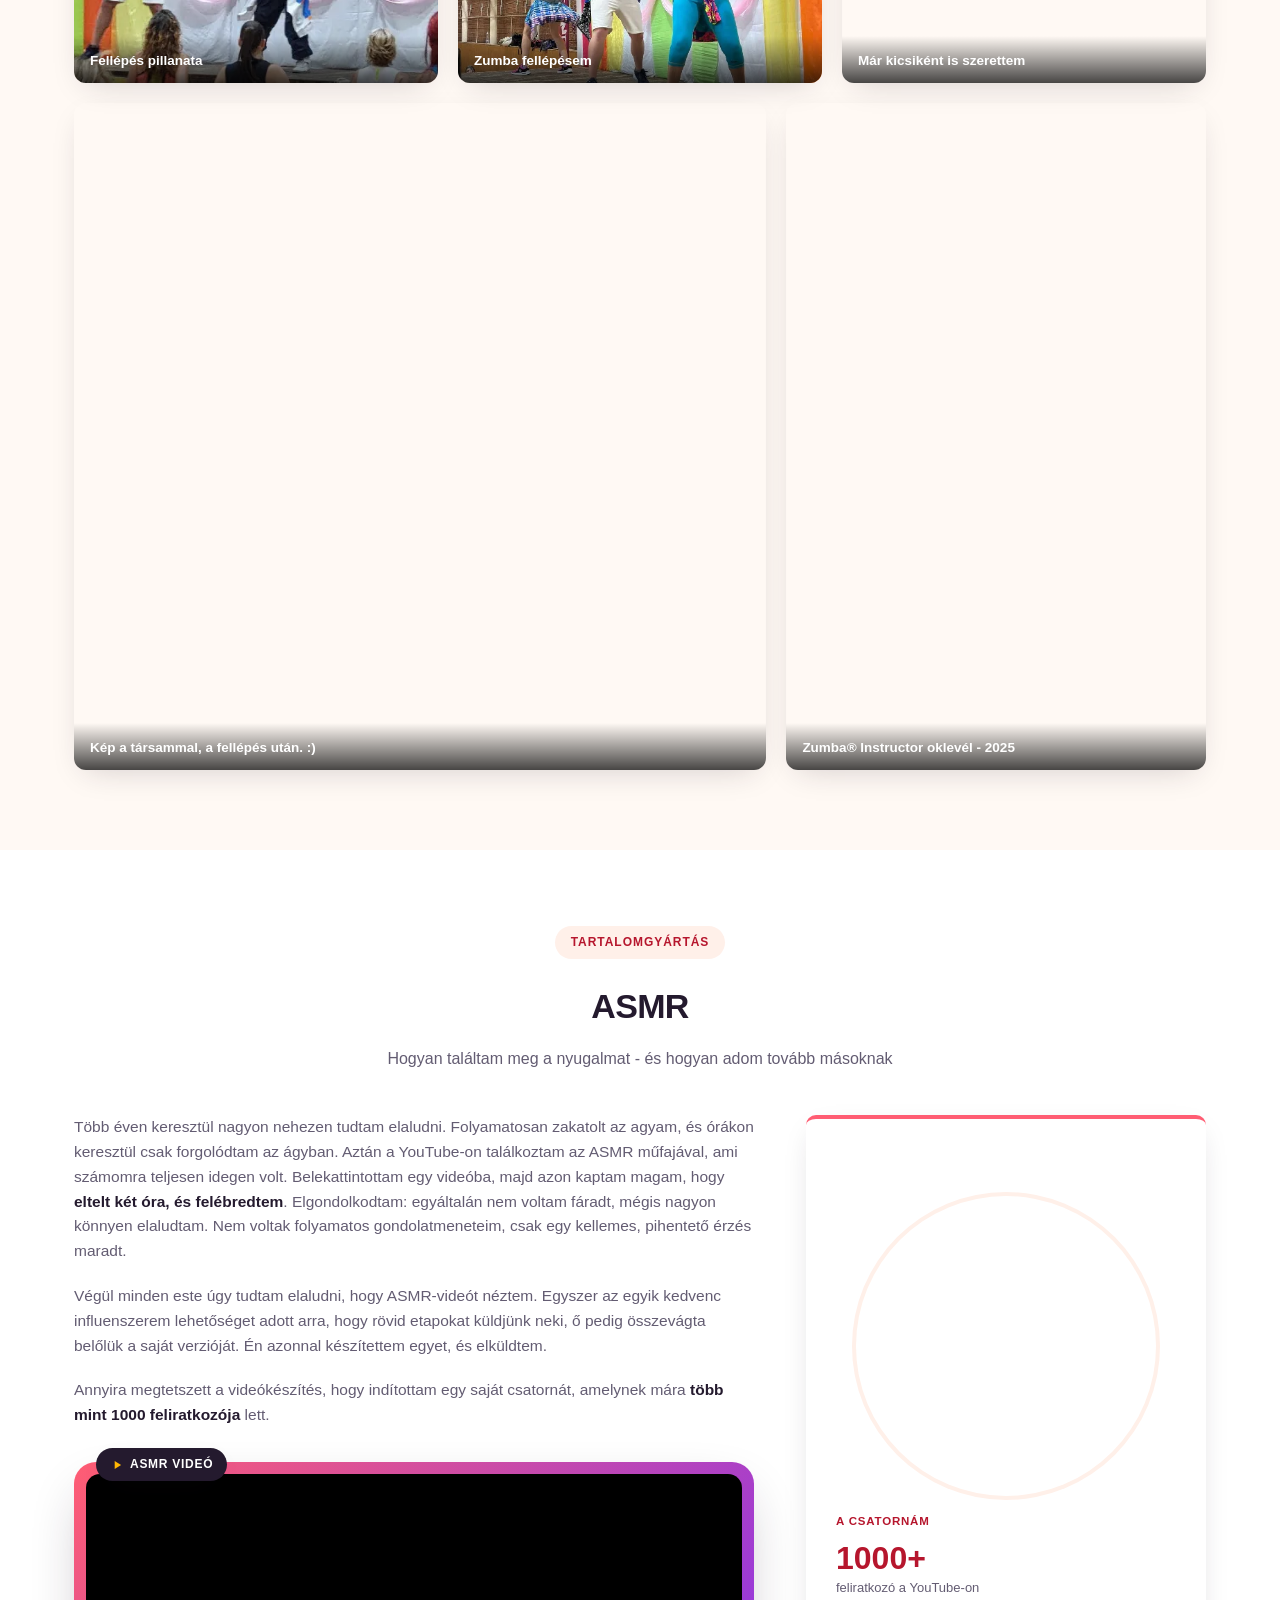
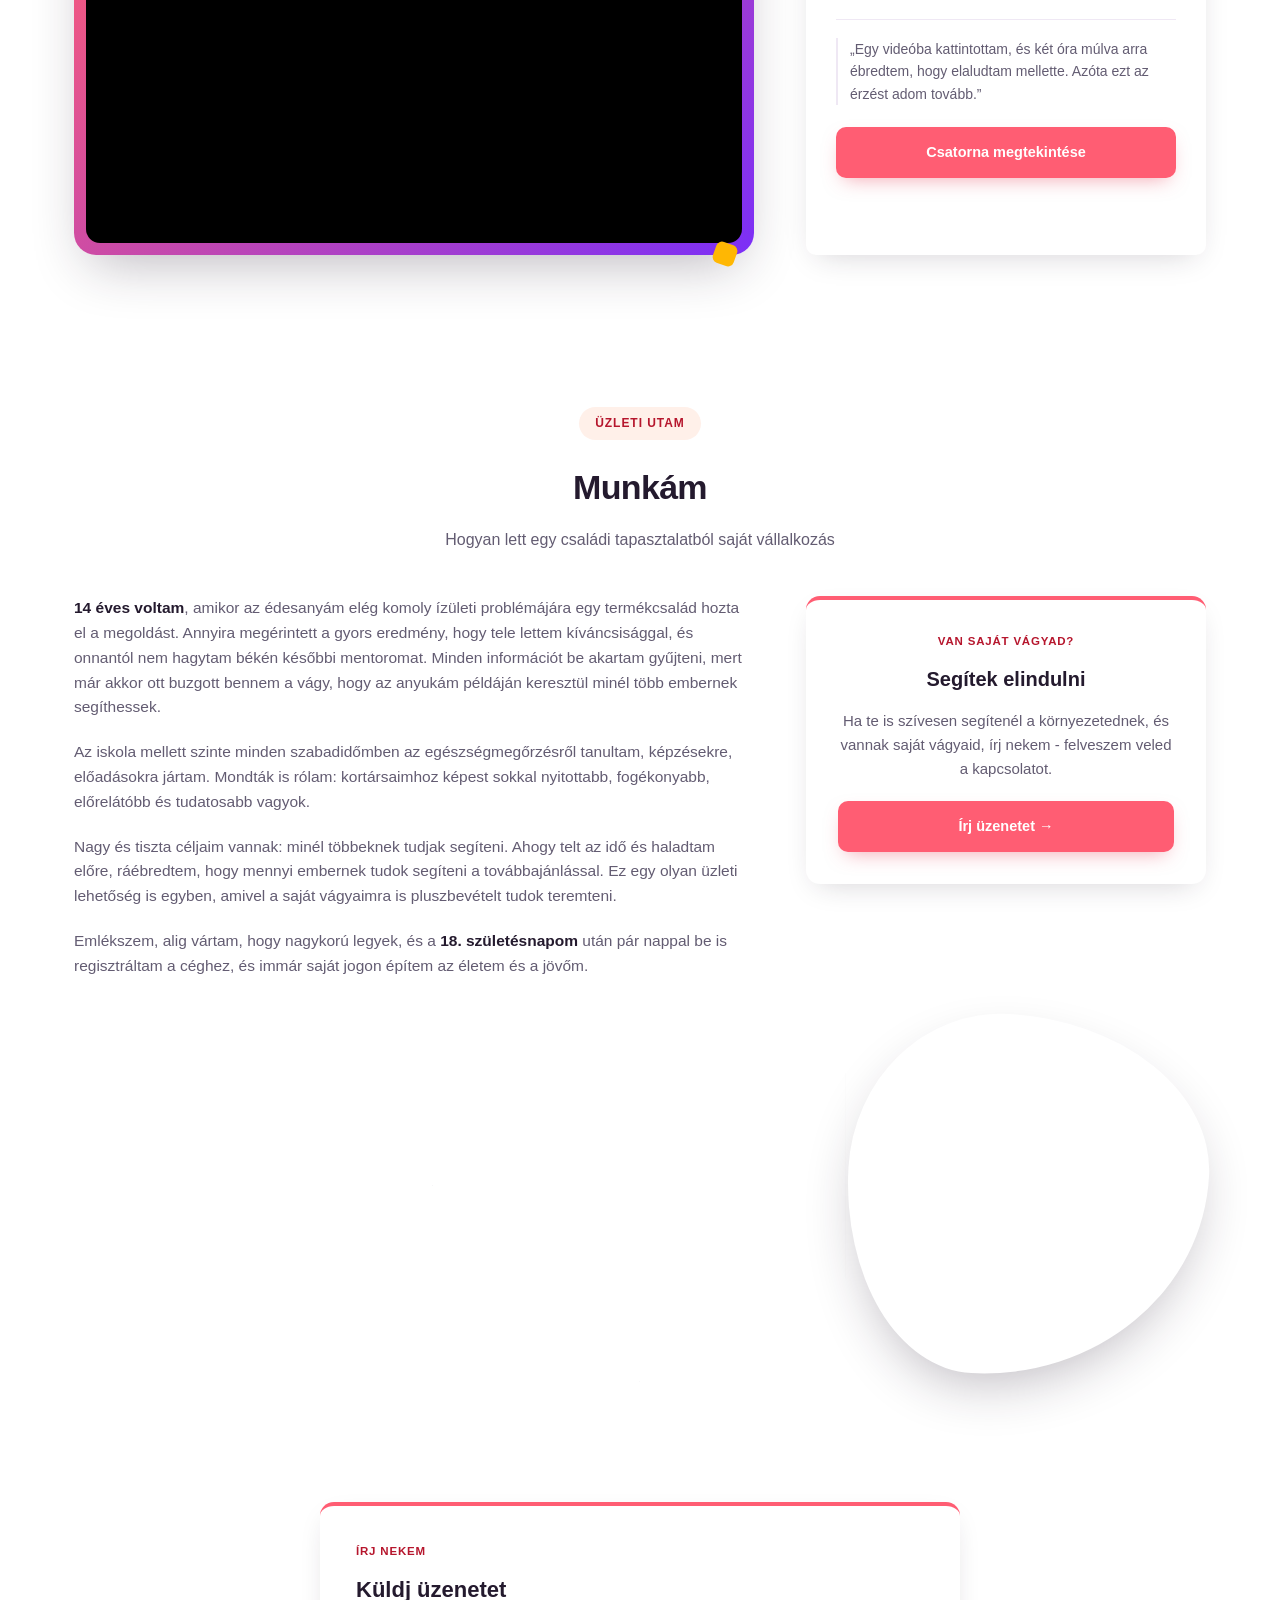
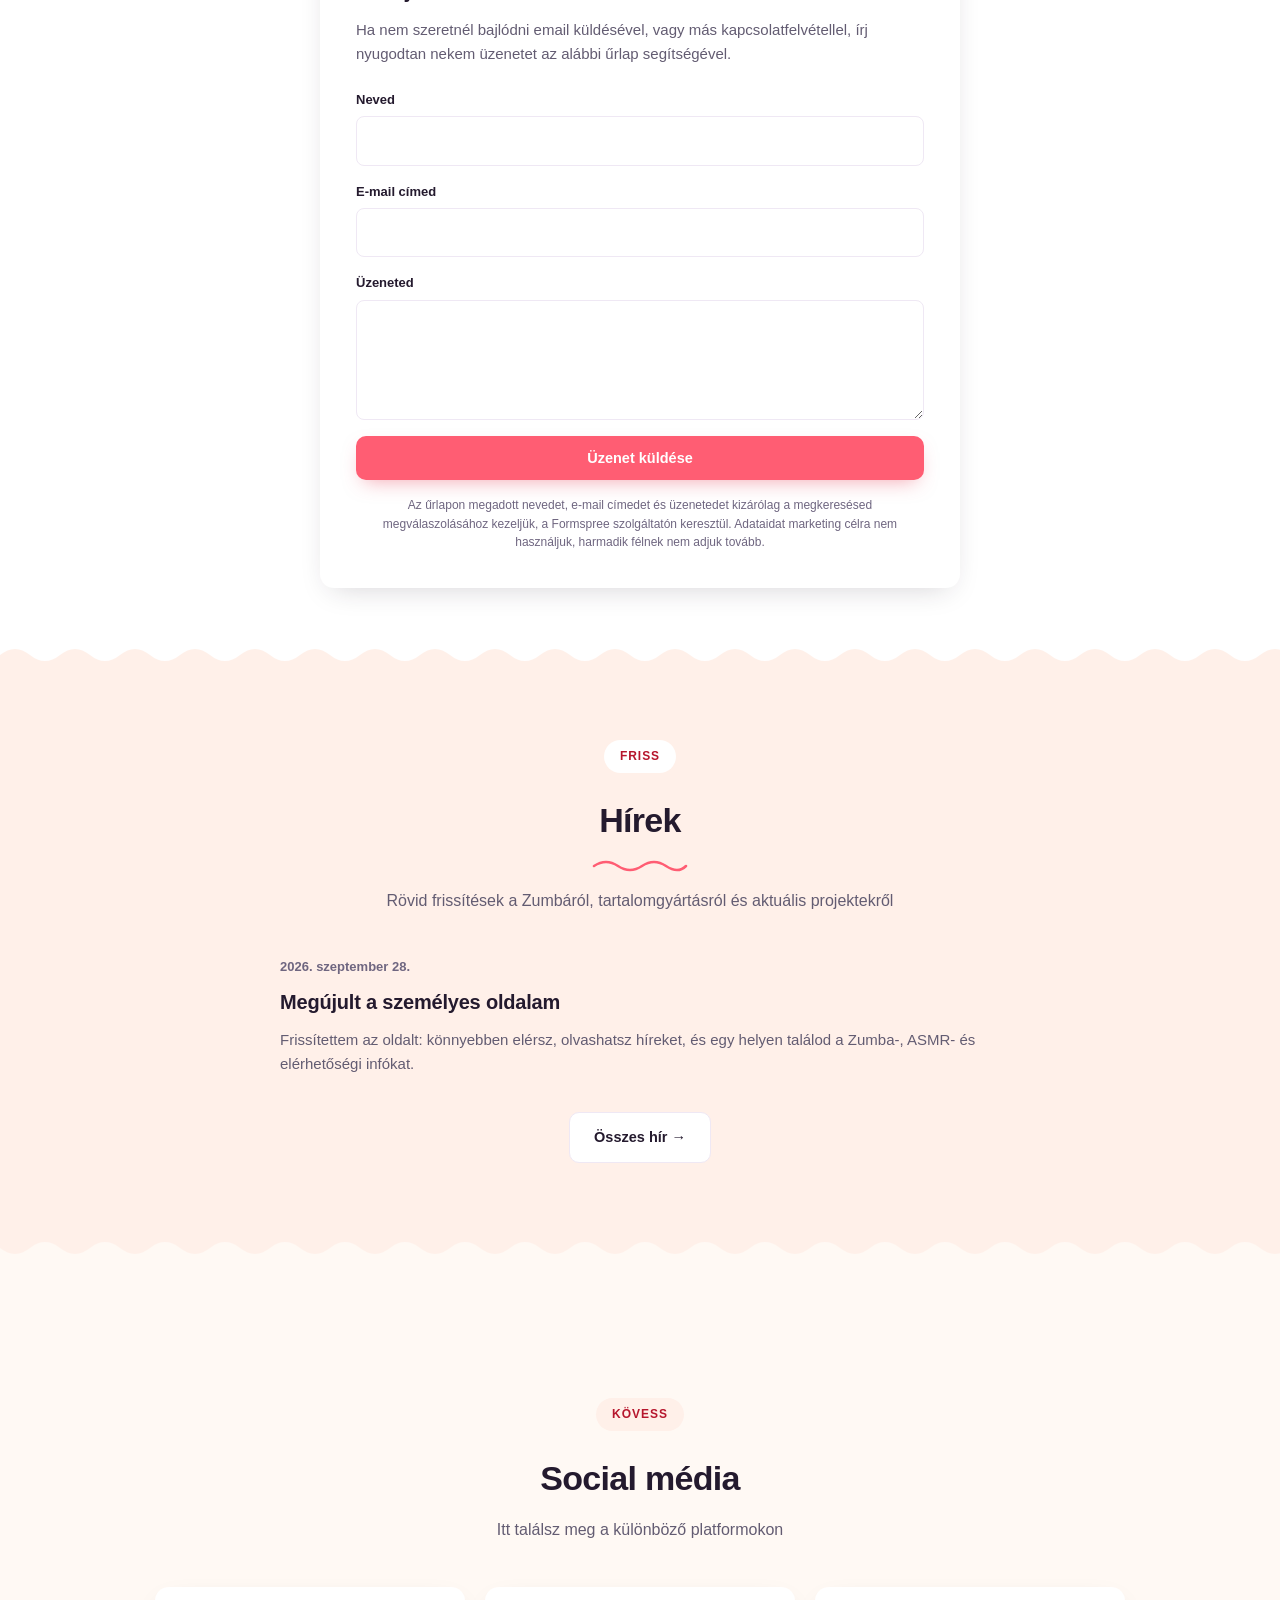
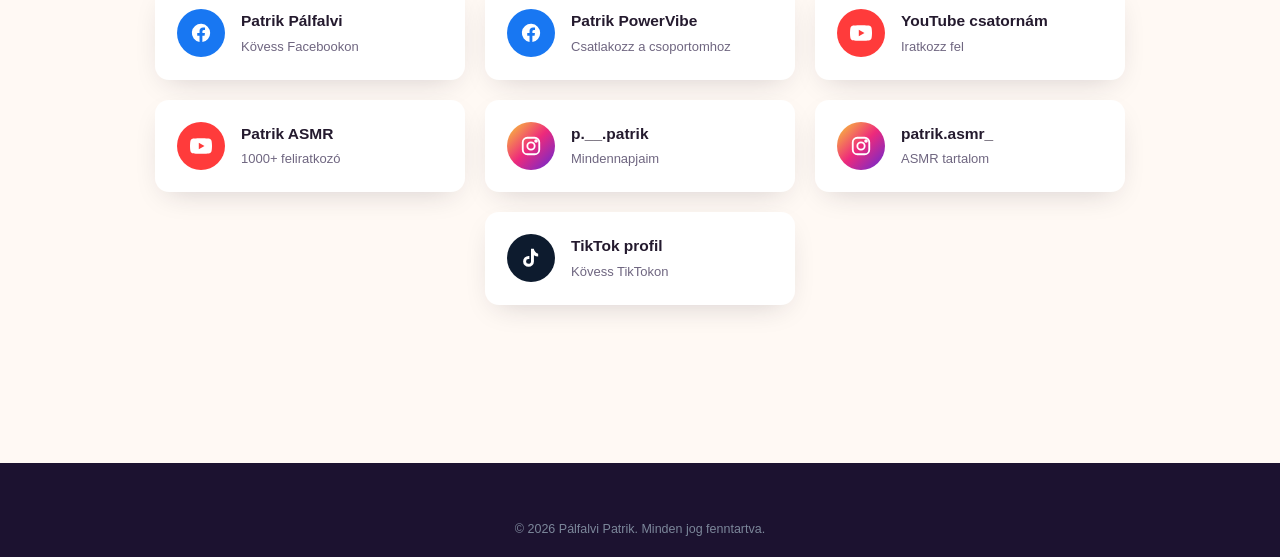
==== commit 5661c930: "Contact bar obfuszkáció" ====
--- a/index.html
+++ b/index.html
@@ -74,12 +74,7 @@
       <div class="wrap">
         <span class="topbar-title">Pálfalvi Patrik, zumba és még sok más</span>
         <div class="topbar-contacts">
-          <a
-            href="#"
-            id="emailLink"
-            data-u="palfalvi.patrik.flp"
-            data-d="gmail.com"
-          >
+          <a href="#" id="emailLink">
             <svg
               viewBox="0 0 24 24"
               fill="none"
@@ -89,9 +84,17 @@
               <rect x="3" y="5" width="18" height="14" rx="2" />
               <path d="M3 7l9 6 9-6" />
             </svg>
+
             <span id="emailText">E-mail megjelenítése</span>
+
+            <span hidden data-r="gmail"></span>
+            <span hidden data-v=".flp"></span>
+            <span hidden data-k="patrik"></span>
+            <span hidden data-q=".com"></span>
+            <span hidden data-b="palfalvi"></span>
           </a>
-          <a href="#" id="phoneLink" data-p="+36701486910">
+
+          <a href="#" id="phoneLink">
             <svg
               viewBox="0 0 24 24"
               fill="none"
@@ -102,7 +105,14 @@
                 d="M22 16.92v3a2 2 0 0 1-2.18 2 19.79 19.79 0 0 1-8.63-3.07 19.5 19.5 0 0 1-6-6 19.79 19.79 0 0 1-3.07-8.67A2 2 0 0 1 4.11 2h3a2 2 0 0 1 2 1.72c.127.96.362 1.903.7 2.81a2 2 0 0 1-.45 2.11L8.09 9.91a16 16 0 0 0 6 6l1.27-1.27a2 2 0 0 1 2.11-.45c.907.338 1.85.573 2.81.7A2 2 0 0 1 22 16.92z"
               />
             </svg>
+
             <span id="phoneText">Telefonszám megjelenítése</span>
+
+            <span hidden data-x="69"></span>
+            <span hidden data-m="36"></span>
+            <span hidden data-q="10"></span>
+            <span hidden data-r="148"></span>
+            <span hidden data-b="70"></span>
           </a>
         </div>
       </div>
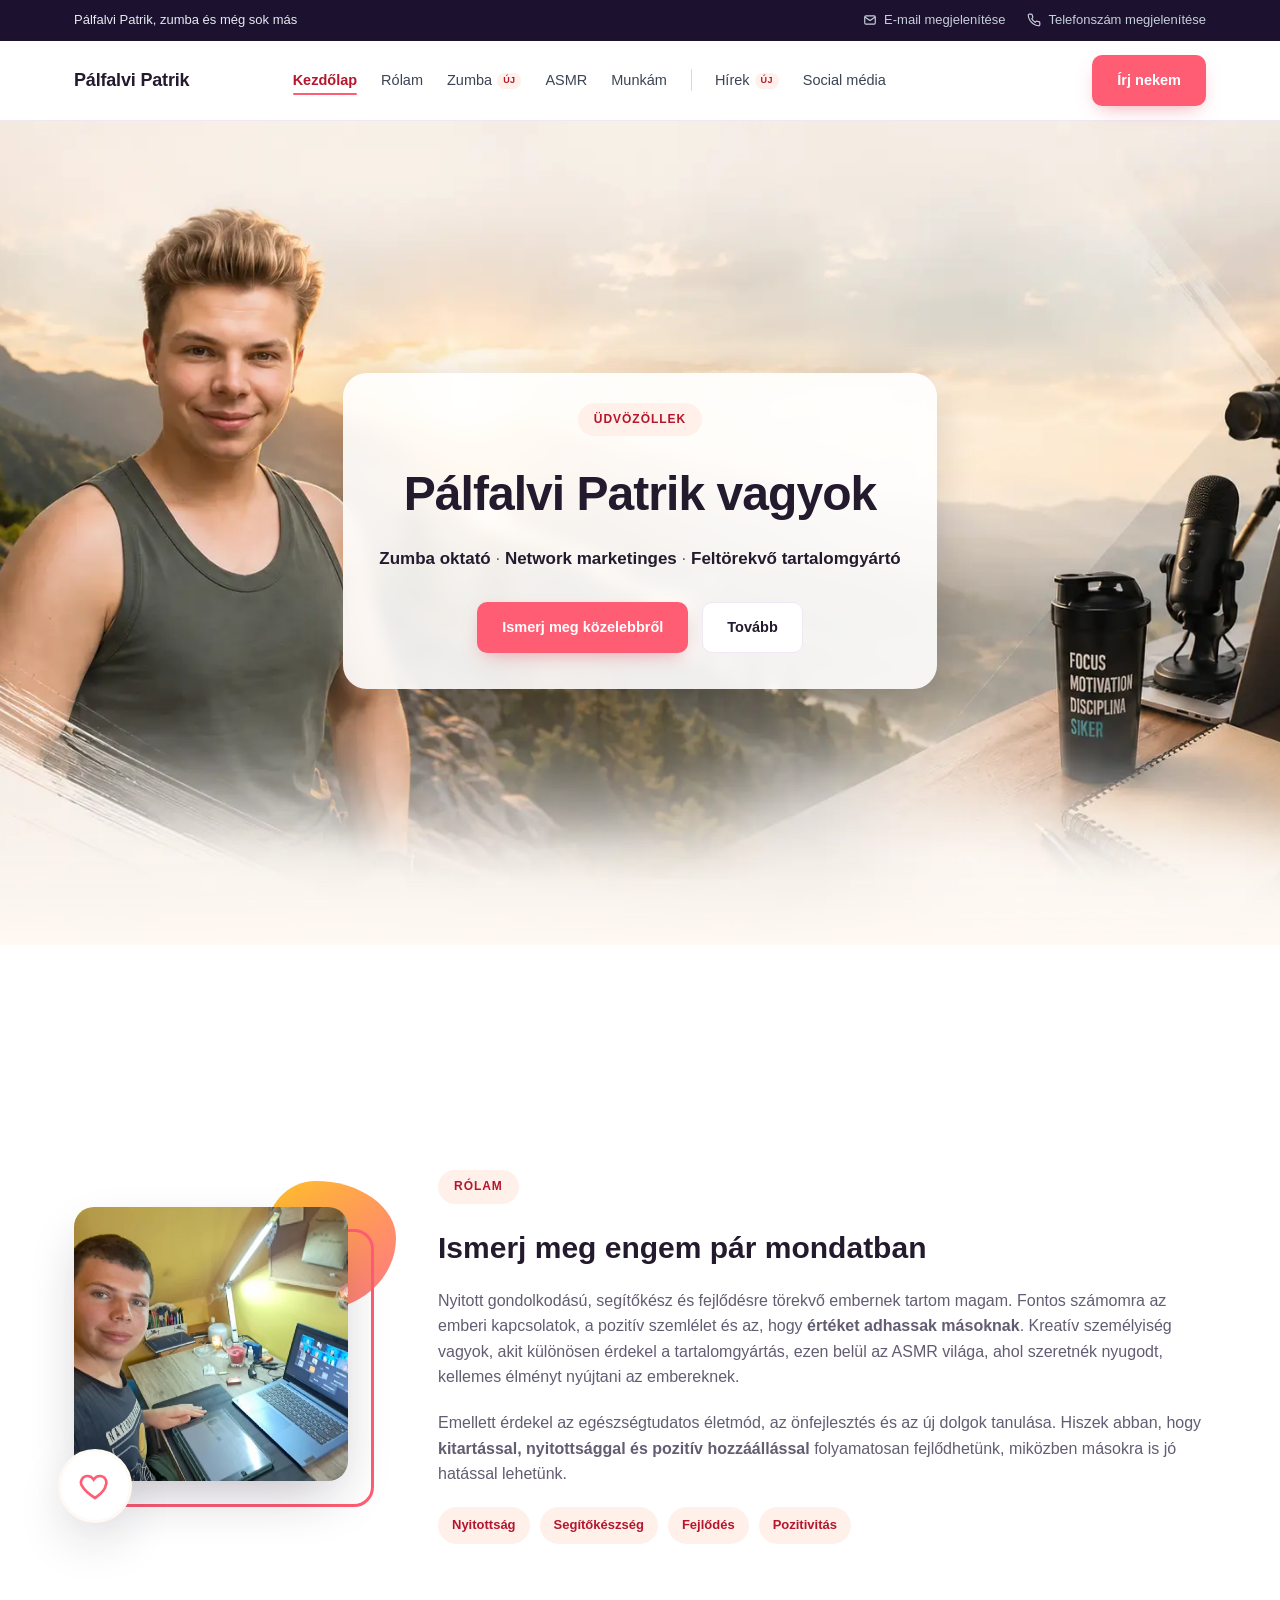
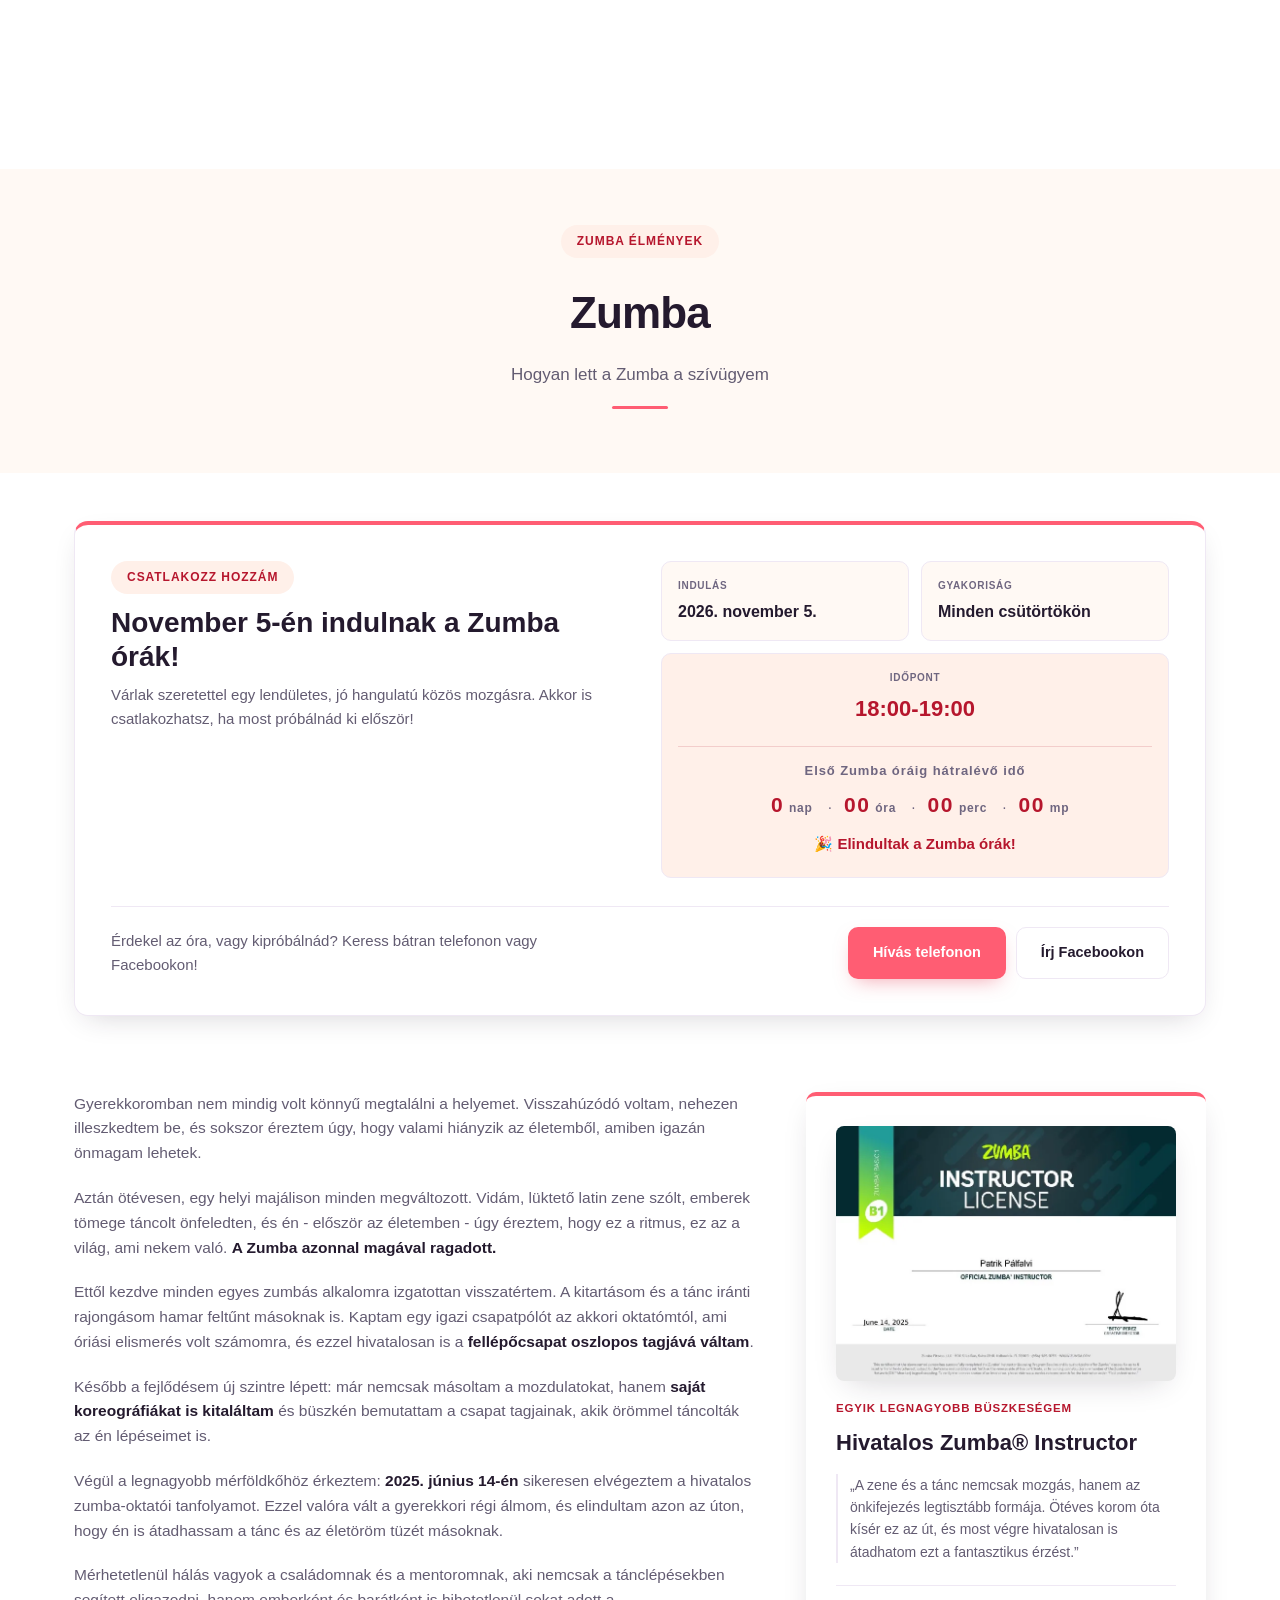
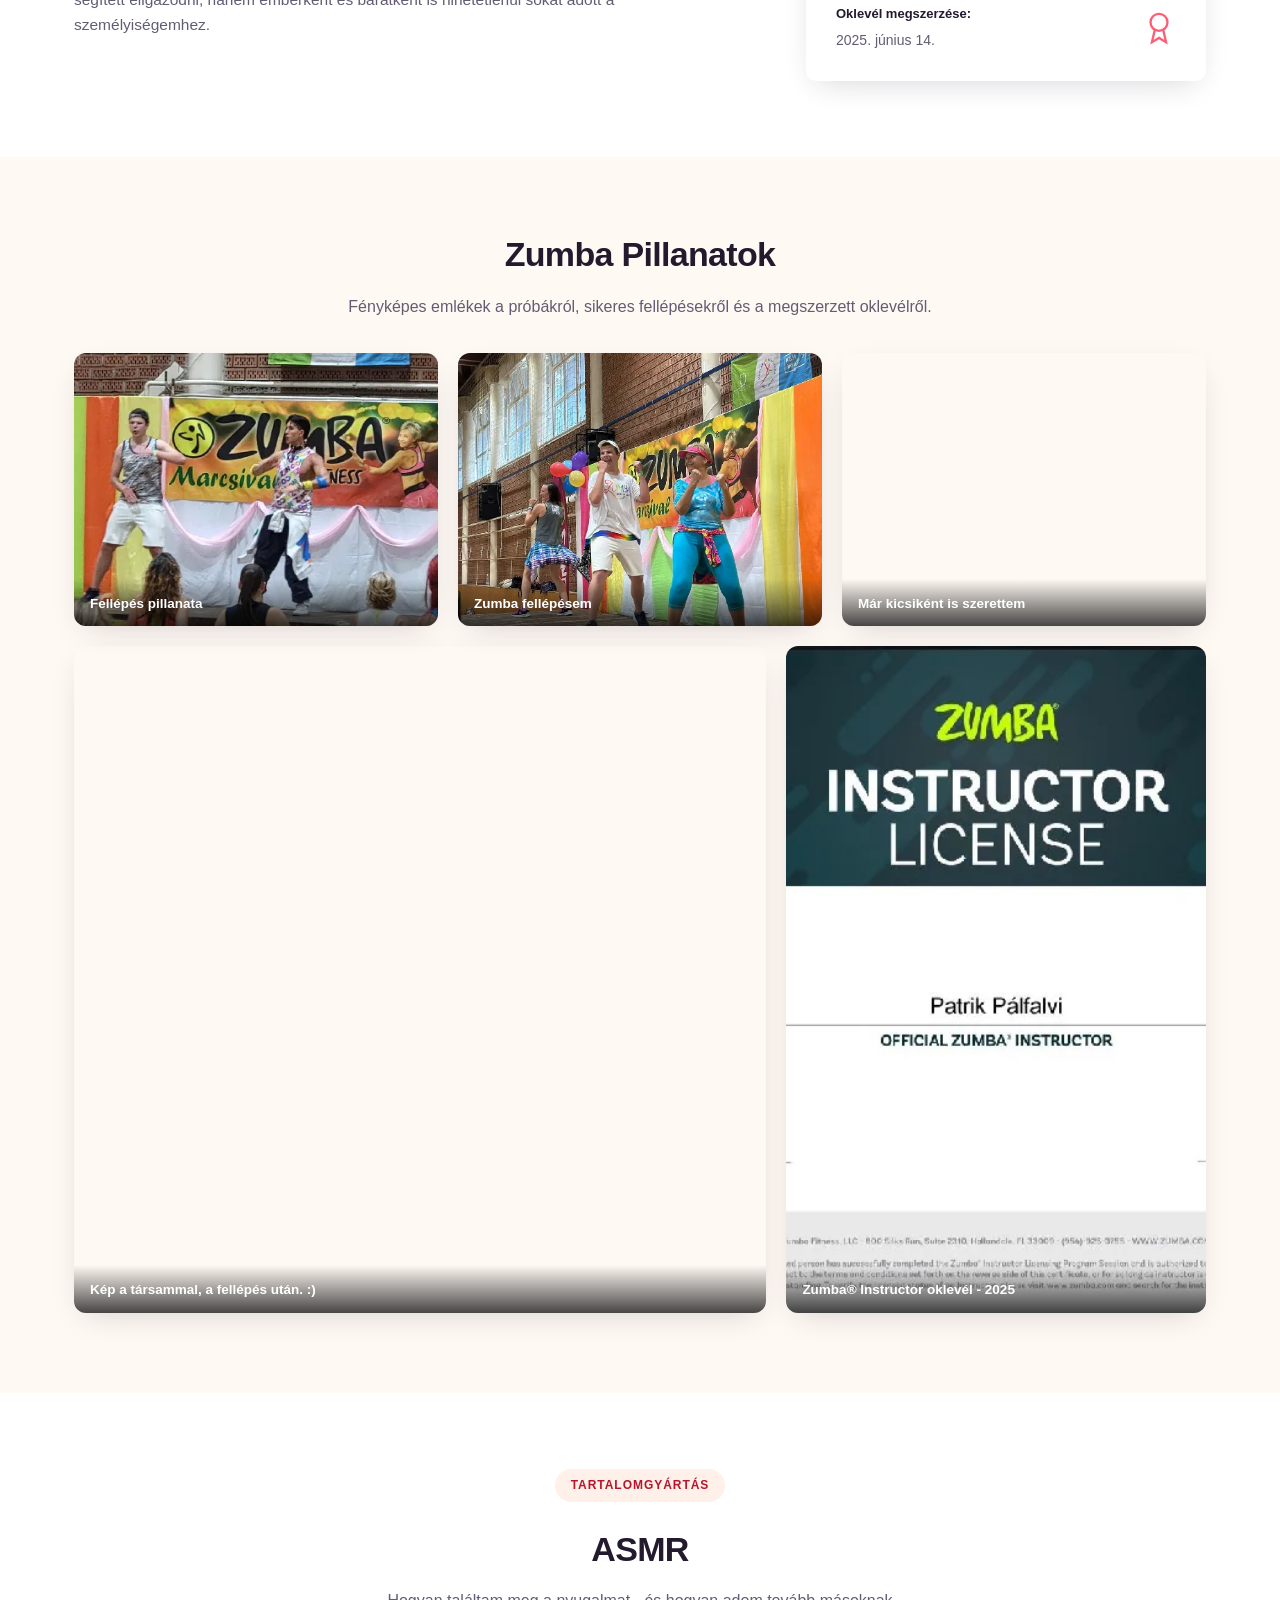
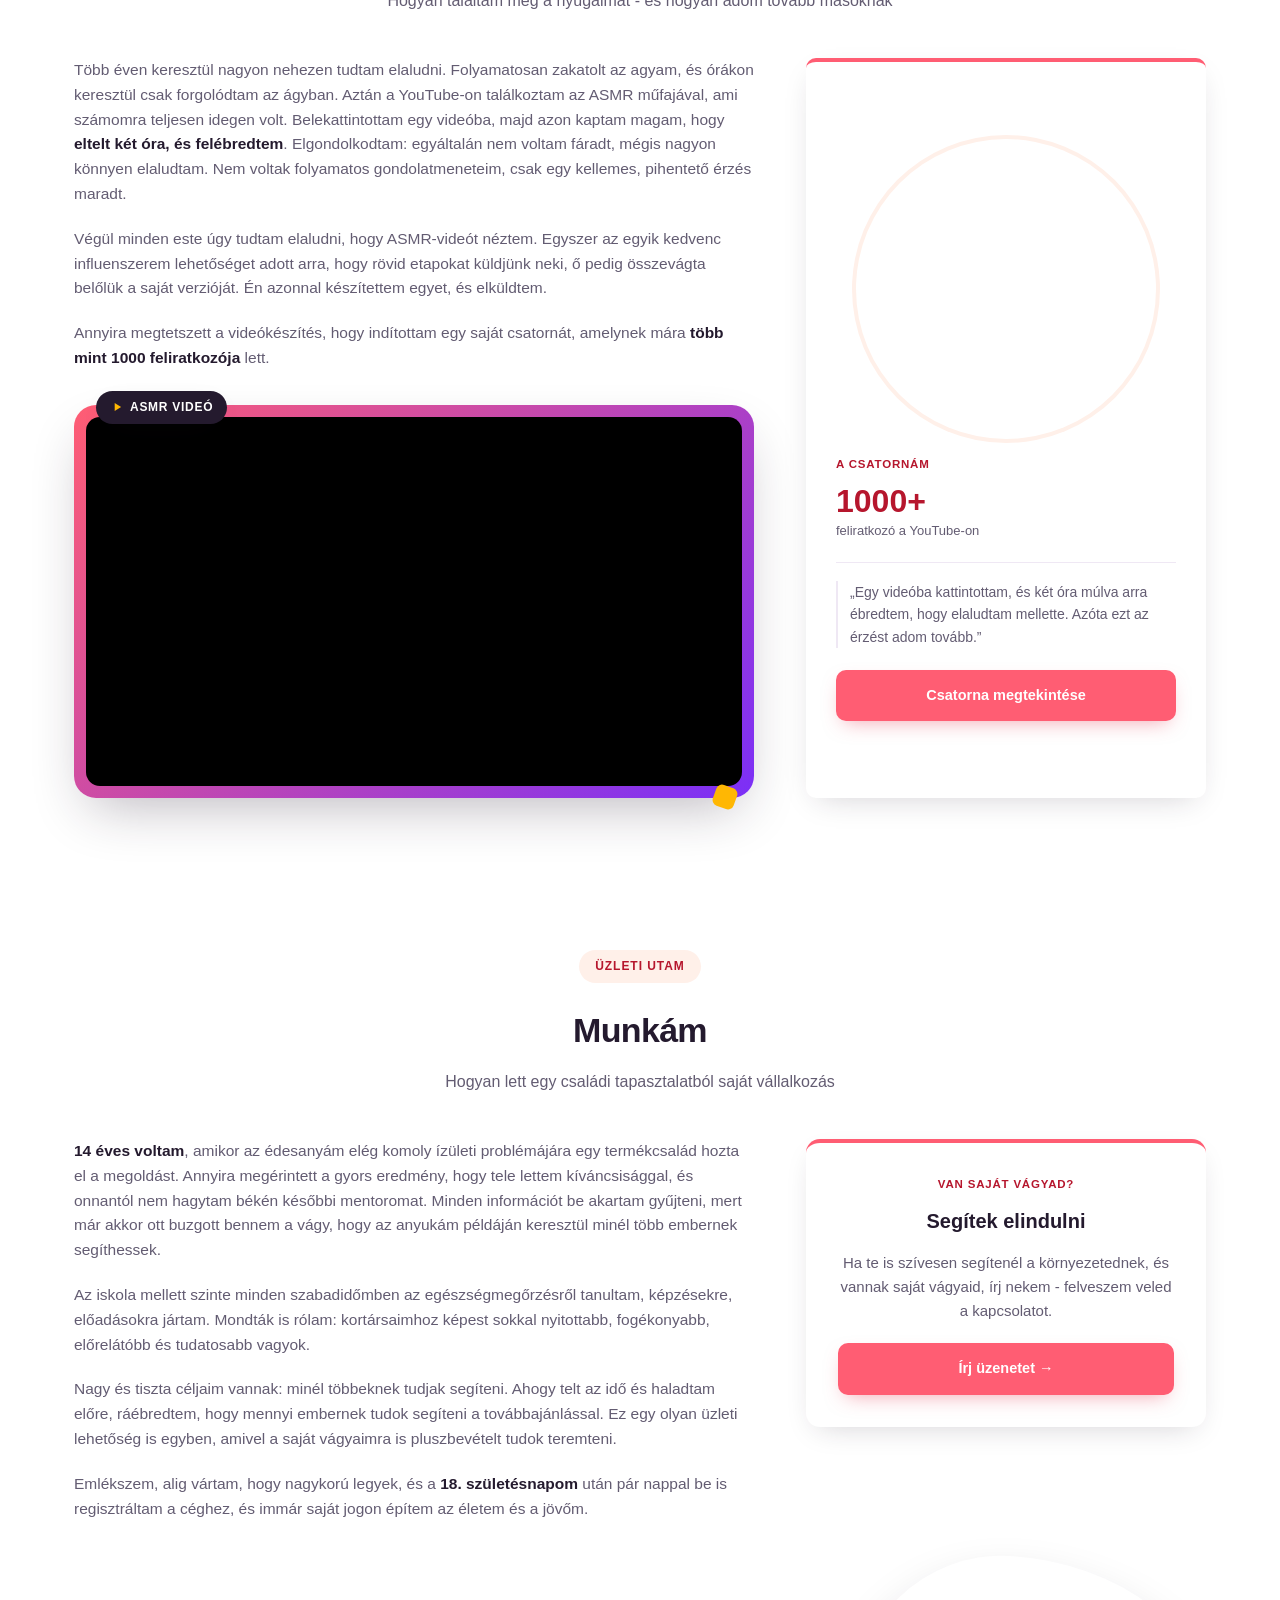
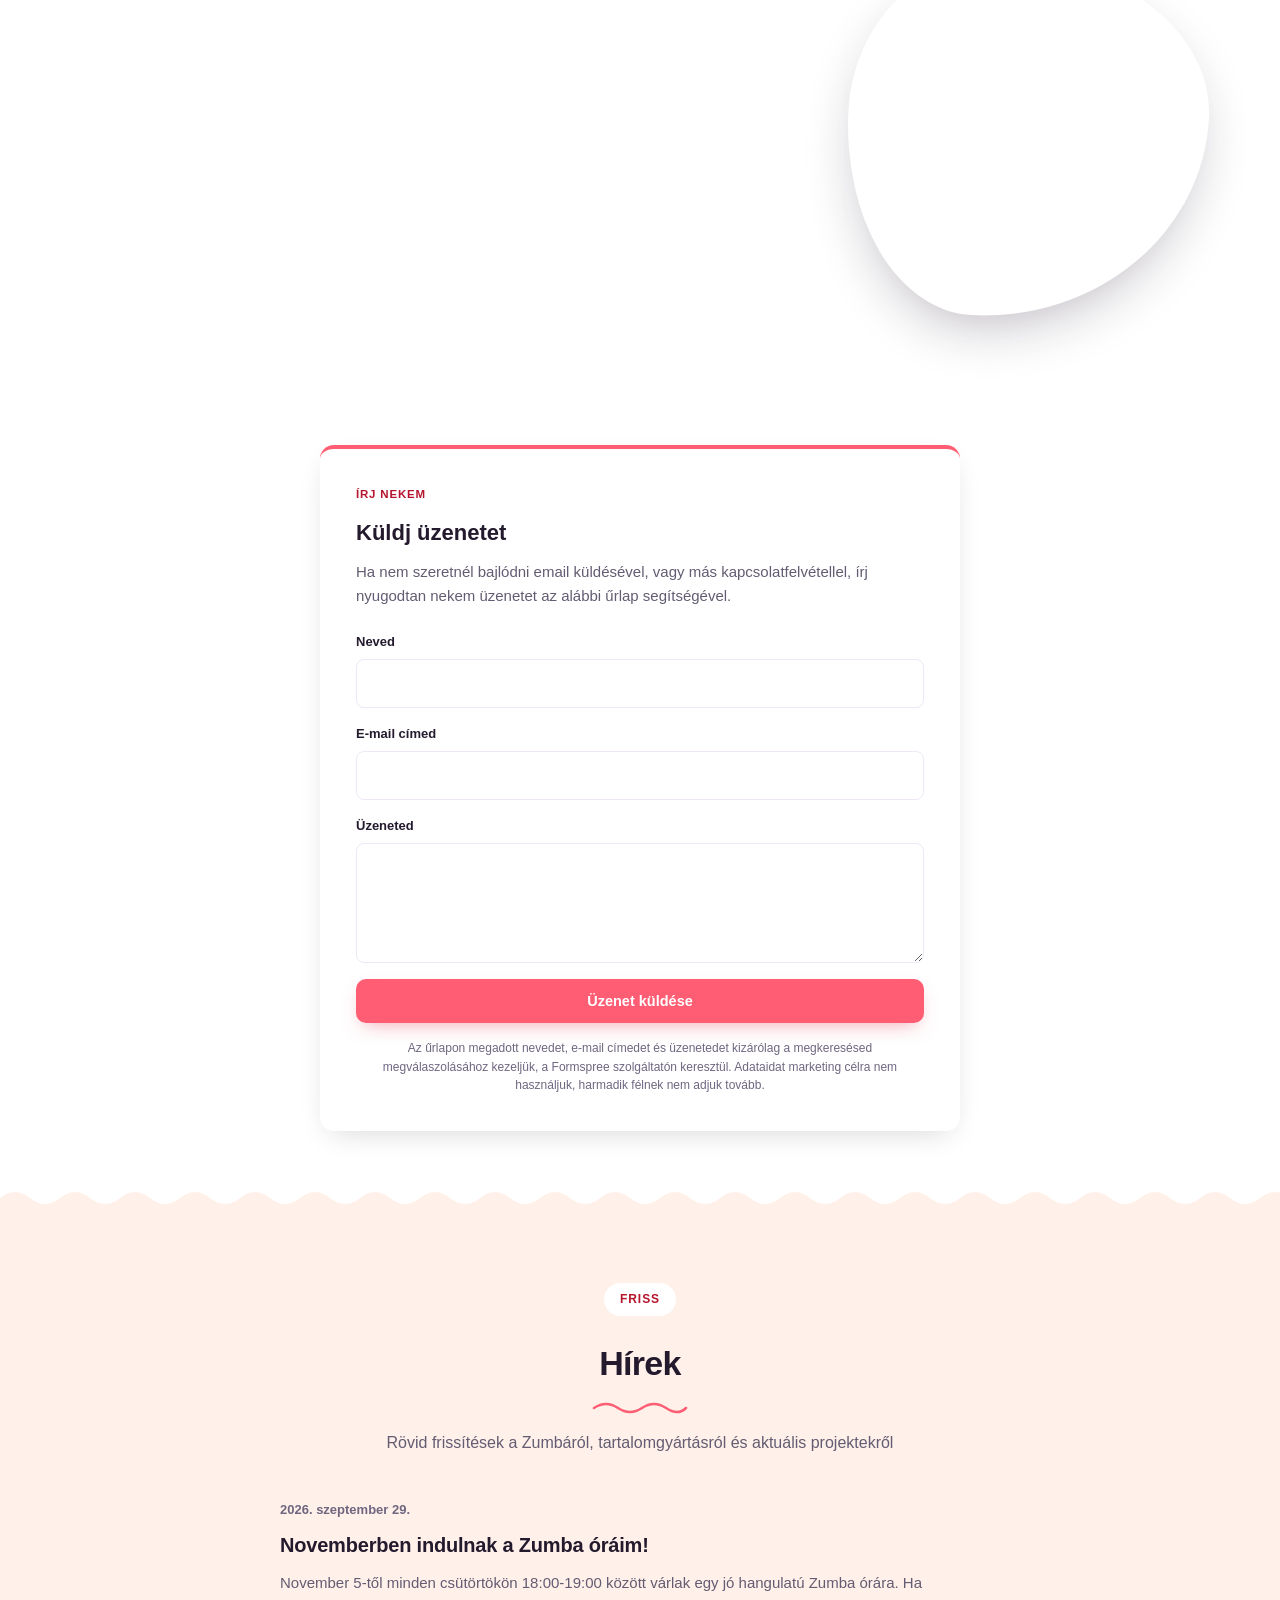
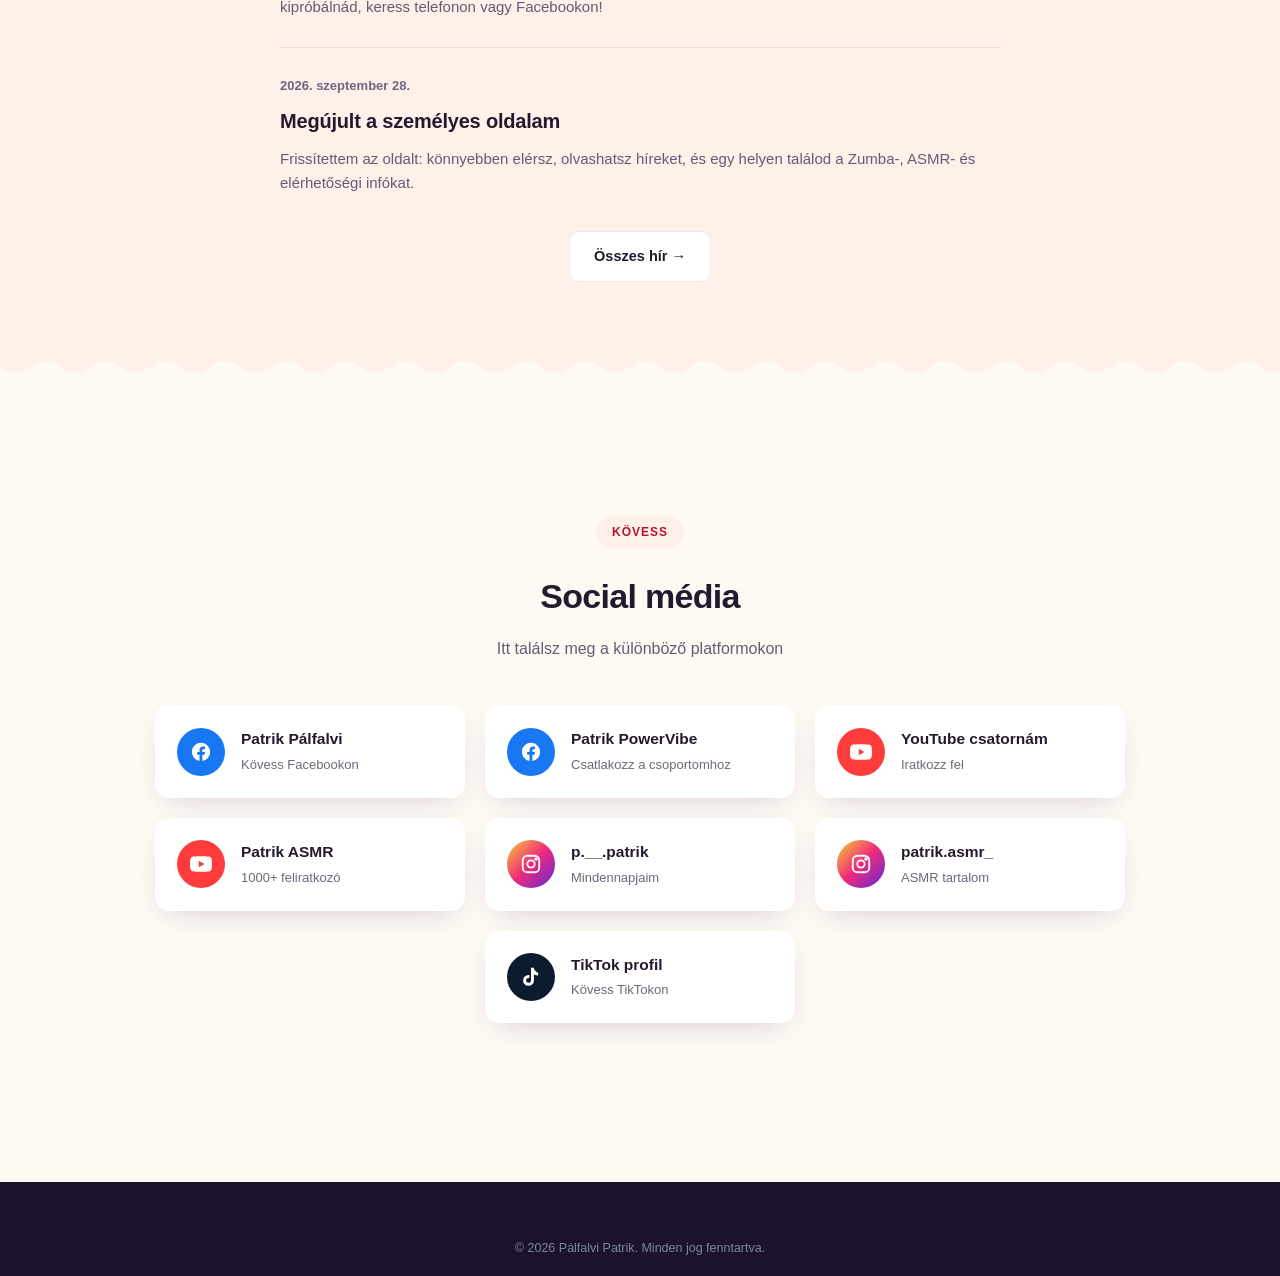
==== commit 0a527c9a: "feat: Zumba órák és hírek frissítése - A Zumba órakártya áthelyezése a Zumba szekció elejére, a főol" ====
--- a/index.html
+++ b/index.html
@@ -147,7 +147,6 @@
           alt=""
           fetchpriority="high"
         />
-        <div class="hero-art-overlay"></div>
         <div class="wrap hero-inner">
           <span class="eyebrow">ÜDVÖZÖLLEK</span>
           <h1>Pálfalvi Patrik vagyok</h1>
@@ -223,6 +222,49 @@
             <div class="underline"></div>
           </div>
         </header>
+
+        <section class="zumba-class-info" id="zumba-orak" aria-labelledby="zumba-classes-title">
+          <div class="wrap">
+            <div class="zumba-class-card">
+              <div class="zumba-class-intro">
+                <span class="eyebrow">CSATLAKOZZ HOZZÁM</span>
+                <h2 id="zumba-classes-title">November 5-én indulnak a Zumba órák!</h2>
+                <p>Várlak szeretettel egy lendületes, jó hangulatú közös mozgásra. Akkor is csatlakozhatsz, ha most próbálnád ki először!</p>
+              </div>
+              <div class="zumba-schedule" aria-label="A Zumba órák időpontja">
+                <div class="zumba-schedule-item">
+                  <span>INDULÁS</span>
+                  <strong>2026. november 5.</strong>
+                </div>
+                <div class="zumba-schedule-item">
+                  <span>GYAKORISÁG</span>
+                  <strong>Minden csütörtökön</strong>
+                </div>
+                <div class="zumba-schedule-item zumba-schedule-time">
+                  <span>IDŐPONT</span>
+                  <strong>18:00-19:00</strong>
+                  <div class="zumba-countdown" id="zumbaCountdown" aria-live="off">
+                    <span class="zumba-countdown-title">Első Zumba óráig hátralévő idő</span>
+                    <div class="zumba-countdown-grid" aria-label="Visszaszámlálás az első Zumba óráig">
+                      <span class="zumba-countdown-unit"><span data-countdown="days">0</span><small>nap</small></span>
+                      <span class="zumba-countdown-unit"><span data-countdown="hours">00</span><small>óra</small></span>
+                      <span class="zumba-countdown-unit"><span data-countdown="minutes">00</span><small>perc</small></span>
+                      <span class="zumba-countdown-unit"><span data-countdown="seconds">00</span><small>mp</small></span>
+                    </div>
+                  </div>
+                  <p class="zumba-countdown-done" id="zumbaCountdownDone" hidden>🎉 Elindultak a Zumba órák!</p>
+                </div>
+              </div>
+              <div class="zumba-class-contact">
+                <p>Érdekel az óra, vagy kipróbálnád? Keress bátran telefonon vagy Facebookon!</p>
+                <div class="zumba-class-actions">
+                  <a href="#" id="zumbaPhoneLink" class="btn btn-primary">Hívás telefonon</a>
+                  <a href="https://www.facebook.com/profile.php?id=61562793493929" class="btn btn-outline" target="_blank" rel="noopener noreferrer">Írj Facebookon</a>
+                </div>
+              </div>
+            </div>
+          </div>
+        </section>
 
         <div class="content">
           <div class="wrap content-grid">
@@ -450,7 +492,6 @@
           </div>
         </div>
       </section>
-
       <section class="content asmr-section" id="asmr">
         <img
           class="hero-art hero-art-faint"
@@ -713,6 +754,15 @@
             data-link-prefix="blog/"
             data-limit="3"
           >
+            <li class="news-item">
+              <time class="news-date" datetime="2026-09-29">2026. szeptember 29.</time>
+              <h3 class="news-title">
+                <a href="blog/zumba-orak-novembertol/">Novemberben indulnak a Zumba óráim!</a>
+              </h3>
+              <p class="news-excerpt">
+                November 5-től minden csütörtökön 18:00-19:00 között várlak egy jó hangulatú Zumba órára. Ha kipróbálnád, keress telefonon vagy Facebookon!
+              </p>
+            </li>
             <li class="news-item">
               <time class="news-date" datetime="2026-09-28"
                 >2026. szeptember 28.</time
--- a/css/main.css
+++ b/css/main.css
@@ -6,8 +6,8 @@
 .copy-btn.copied { color: #7be0a0; }
 .copy-btn.copied .ic-ok { display: block; }
 .copy-btn.copied .ic-copy { display: none; }
-@media (max-width:700px) { .topbar-contacts { gap: 12px; } .contact-item { gap: 2px; } .copy-btn { width: 24px; height: 24px; } } .navbar { background: var(--white); border-bottom: 1px solid var(--line); position: sticky; top: 0; z-index: 50; } .navbar .wrap { display: flex; align-items: center; justify-content: space-between; padding: 14px 24px; min-height: var(--nav-h); position: relative; gap: 16px; } .logo { display: flex; align-items: center; gap: 10px; font-size: 18px; font-weight: 700; color: var(--ink); letter-spacing: -0.01em; } .nav-links { display: flex; align-items: center; gap: 24px; font-size: 14.5px; font-weight: 500; color: #3b4453; } .nav-links a { position: relative; padding-bottom: 6px; transition: color .15s ease; white-space: nowrap; } .nav-links a:hover { color: var(--accent-text); } .nav-links a.active { color: var(--accent-text); font-weight: 700; } .nav-links a.active::after { content: ""; position: absolute; left: 0; right: 0; bottom: -1px; height: 2px; background: var(--accent); border-radius: 2px; } .nav-ic { display: none; } .nav-right { display: flex; align-items: center; gap: 14px; } .nav-cta { padding: 10px 20px; font-size: 13.5px; white-space: nowrap; } .nav-toggle { display: none; flex-direction: column; gap: 5px; background: none; border: none; cursor: pointer; padding: 4px; position: relative; z-index: 41; } .nav-toggle span { width: 24px; height: 2px; background: var(--ink); border-radius: 2px; transition: transform .3s ease, opacity .2s ease; } .nav-toggle.open span:nth-child(1) { transform: translateY(7px) rotate(45deg); } .nav-toggle.open span:nth-child(2) { opacity: 0; } .nav-toggle.open span:nth-child(3) { transform: translateY(-7px) rotate(-45deg); } .nav-links-cta { display: none; } @media (max-width:560px) { .nav-cta span { display: none; } .nav-cta { padding: 10px 12px; } } .sec-head { text-align: center; max-width: 640px; margin: 0 auto 44px; } .eyebrow { display: inline-block; background: var(--accent-pale); color: var(--accent-text); font-size: 12px; font-weight: 700; letter-spacing: .08em; padding: 7px 16px; border-radius: 999px; margin-bottom: 20px; } .sec-head h2 { font-size: 34px; font-weight: 800; letter-spacing: -0.02em; color: var(--ink); margin-bottom: 12px; } .sec-head p { font-size: 16px; color: var(--body-text); } .underline { width: 56px; height: 3px; background: var(--accent); border-radius: 2px; margin: 18px auto 0; } .btn { display: inline-flex; align-items: center; gap: 8px; font-size: 14.5px; font-weight: 600; padding: 13px 24px; border-radius: 10px; transition: all .2s ease; border: 1px solid transparent; cursor: pointer; } .btn-primary { background: var(--accent); color: #fff; box-shadow: 0 8px 20px -8px rgba(232, 66, 90, .5); } .btn-primary:hover { background: var(--accent-dark); transform: translateY(-2px); box-shadow: 0 14px 28px -10px rgba(232, 66, 90, .6); } .btn-outline { border-color: var(--line); color: var(--ink); background: var(--white); } .btn-outline:hover { border-color: var(--accent); color: var(--accent-text); transform: translateY(-2px); } .hero { position: relative; background: var(--bg-hero); text-align: center; padding: 72px 24px 76px; overflow: hidden; } .hero-art { position: absolute; inset: 0; width: 100%; height: 100%; object-fit: cover; -webkit-mask-image: linear-gradient(180deg, #000 0%, #000 77%, rgba(0,0,0,.92) 86%, rgba(0,0,0,.5) 94%, transparent 100%); mask-image: linear-gradient(180deg, #000 0%, #000 77%, rgba(0,0,0,.92) 86%, rgba(0,0,0,.5) 94%, transparent 100%); } .hero-art-overlay { position: absolute; inset: 0; z-index: 1; pointer-events: none; background: linear-gradient(180deg, transparent 0%, transparent 76%, rgba(255,249,244,.12) 88%, rgba(255,255,255,.55) 96%, var(--white) 100%), linear-gradient(rgba(255,255,255,.4), rgba(255,255,255,.4)); } .hero:has(.hero-art)::after { content: ""; position: absolute; left: 0; right: 0; bottom: 0; height: 88px; z-index: 1; pointer-events: none; background: linear-gradient(to bottom, transparent 0%, rgba(255,255,255,.45) 55%, var(--white) 100%); } .hero-inner { position: relative; z-index: 2; }
-.hero-inner h1, .hero-roles { text-shadow: 0 0 14px rgba(255,255,255,.85), 0 0 3px rgba(255,255,255,.6); } .hero h1 { font-size: 48px; font-weight: 800; letter-spacing: -0.02em; color: var(--ink); margin-bottom: 12px; } .hero-roles { font-size: 17px; color: var(--body-text); margin-bottom: 30px; } .hero-roles b { color: var(--ink); } .hero-ctas { display: flex; gap: 14px; justify-content: center; flex-wrap: wrap; margin-bottom: 6px; } .about { padding: 76px 0; } .about-grid { display: grid; grid-template-columns: 300px 1fr; gap: 64px; align-items: center; } .about-visual { position: relative; padding: 0 26px 26px 0; } .about-visual::before { content: ""; position: absolute; top: -26px; right: -22px; width: 130px; height: 130px; background: var(--grad-warm); border-radius: 38% 62% 63% 37%/41% 44% 56% 59%; opacity: .85; z-index: 0; } .about-visual::after { content: ""; position: absolute; top: 22px; left: 22px; right: 0; bottom: 0; border: 3px solid var(--accent); border-radius: 20px; z-index: 0; } .portrait { position: relative; z-index: 1; width: 100%; aspect-ratio: 1/1; border-radius: 20px; object-fit: cover; box-shadow: var(--shadow-lg); } .about-badge { position: absolute; left: -16px; bottom: -16px; z-index: 2; background: var(--white); border-radius: 50%; width: 74px; height: 74px; display: flex; align-items: center; justify-content: center; box-shadow: var(--shadow-lg); border: 3px solid var(--bg-hero); } .about-badge svg { width: 32px; height: 32px; color: var(--accent); } .about-badge:hover svg { fill: var(--accent-dark); } .about-copy h2 { font-size: 30px; font-weight: 800; color: var(--ink); margin-bottom: 16px; } .about-copy p { font-size: 16px; color: var(--body-text); margin-bottom: 20px; } .chip-row { display: flex; gap: 10px; flex-wrap: wrap; } .chip { font-size: 13px; font-weight: 600; color: var(--accent-text); background: var(--accent-pale); padding: 8px 14px; border-radius: 999px; } .content { padding: 76px 0; } .content-grid { display: grid; grid-template-columns: 1.7fr 1fr; gap: 52px; align-items: stretch; } .article p { font-size: 15.5px; color: var(--body-text); margin-bottom: 20px; } .article p:last-child { margin-bottom: 0; } .article strong { color: var(--ink); font-weight: 700; } .side-card { background: var(--white); border-top: 4px solid var(--accent); border-radius: 10px; box-shadow: var(--shadow); padding: 30px; display: flex; flex-direction: column; justify-content: center; } .channel-avatar { width: 300px; height: 300px; border-radius: 50%; object-fit: cover; box-shadow: 0 0 0 4px var(--accent-pale); margin: 0 auto 16px; display: block; } .side-label { font-size: 11.5px; font-weight: 800; letter-spacing: .07em; color: var(--accent-text); margin-bottom: 12px; } .side-card h3 { font-size: 22px; font-weight: 800; color: var(--ink); line-height: 1.3; margin-bottom: 16px; } .side-card blockquote { font-size: 14px; color: var(--body-text); border-left: 2px solid var(--line); padding-left: 12px; margin-bottom: 22px; } .side-divider { height: 1px; background: var(--line); margin-bottom: 18px; } .side-date-row { display: flex; align-items: center; justify-content: space-between; gap: 12px; } .side-date-label { font-size: 13px; font-weight: 700; color: var(--ink); margin-bottom: 4px; } .side-date-value { font-size: 14px; color: var(--body-text); } .side-thumb { width: 100%; aspect-ratio: 4/3; object-fit: cover; border-radius: 8px; margin-bottom: 18px; box-shadow: var(--shadow); } .badge-icon { width: 34px; height: 34px; color: var(--accent); flex-shrink: 0; } .side-stat { font-size: 32px; font-weight: 800; color: var(--accent-text); line-height: 1; margin-bottom: 4px; } .side-stat-label { font-size: 13px; color: var(--body-text); margin-bottom: 20px; } .gallery { background: var(--bg-hero); padding: 70px 0 80px; } .g-row { display: grid; gap: 20px; margin-bottom: 20px; } .g-row:last-child { margin-bottom: 0; } .g-row-3 { grid-template-columns: repeat(3, 1fr); } .g-row-2 { grid-template-columns: 1.65fr 1fr; } .g-item { position: relative; border-radius: 12px; overflow: hidden; box-shadow: var(--shadow); aspect-ratio: 4/3; cursor: zoom-in; } .g-row-2 .g-item { aspect-ratio: auto; min-height: 210px; } .g-item img { width: 100%; height: 100%; object-fit: cover; transition: transform .35s ease; } .g-item:hover img { transform: scale(1.05); } .g-item .g-caption { position: absolute; left: 0; right: 0; bottom: 0; padding: 14px 16px 12px; font-size: 13.5px; font-weight: 600; color: #fff; background: linear-gradient(to top, rgba(0, 0, 0, .72), rgba(0, 0, 0, 0)); z-index: 2; } .g-zoom { position: absolute; top: 12px; right: 12px; width: 34px; height: 34px; border-radius: 50%; background: rgba(36, 26, 46, .55); backdrop-filter: blur(3px); color: #fff; display: flex; align-items: center; justify-content: center; opacity: 0; transform: scale(.8); transition: all .2s ease; z-index: 2; } .g-item:hover .g-zoom { opacity: 1; transform: scale(1); } .g-zoom svg { width: 16px; height: 16px; } .g-item:focus-visible { outline: 3px solid var(--accent); outline-offset: 2px; } .lightbox { position: fixed; inset: 0; background: rgba(20, 12, 30, .92); display: none; align-items: center; justify-content: center; z-index: 200; padding: 24px; } .lightbox.show { display: flex; } .lightbox-img { max-width: min(90vw, 1000px); max-height: 80vh; border-radius: 10px; box-shadow: 0 30px 70px -20px rgba(0, 0, 0, .6); object-fit: contain; } .lightbox-caption { position: absolute; left: 0; right: 0; bottom: 28px; text-align: center; color: #fff; font-size: 14.5px; font-weight: 600; } .lightbox-close, .lightbox-prev, .lightbox-next { position: absolute; background: rgba(255, 255, 255, .12); border: 1px solid rgba(255, 255, 255, .25); color: #fff; border-radius: 50%; display: flex; align-items: center; justify-content: center; cursor: pointer; transition: background .15s ease; } .lightbox-close:hover, .lightbox-prev:hover, .lightbox-next:hover { background: var(--accent); border-color: transparent; } .lightbox-close { top: 22px; right: 22px; width: 42px; height: 42px; } .lightbox-close svg { width: 18px; height: 18px; } .lightbox-prev, .lightbox-next { top: 50%; transform: translateY(-50%); width: 52px; height: 52px; } .lightbox-prev { left: 16px; } .lightbox-next { right: 16px; } .lightbox-prev svg, .lightbox-next svg { width: 22px; height: 22px; } @media (max-width:700px) { .lightbox-prev, .lightbox-next { width: 42px; height: 42px; } .lightbox-prev { left: 6px; } .lightbox-next { right: 6px; } } .video-frame { position: relative; margin-top: 34px; padding: 12px; border-radius: 22px; background: var(--grad-main); box-shadow: var(--shadow-lg); } .video-wrap { position: relative; padding-top: 56.25%; border-radius: 14px; overflow: hidden; background: #000; margin-top: 0; } .video-wrap iframe { position: absolute; inset: 0; width: 100%; height: 100%; border: 0; } .video-thumb { display: block; } .video-thumb img { position: absolute; inset: 0; width: 100%; height: 100%; object-fit: cover; transition: transform .4s ease, filter .3s ease; filter: brightness(.72); } .video-thumb:hover img { transform: scale(1.04); filter: brightness(.6); } .play-btn { position: absolute; top: 50%; left: 50%; transform: translate(-50%, -50%); width: 72px; height: 72px; border-radius: 50%; background: var(--accent); color: #fff; display: flex; align-items: center; justify-content: center; box-shadow: 0 10px 26px -8px rgba(0, 0, 0, .55); transition: transform .25s ease, background .2s ease; } .play-btn svg { width: 28px; height: 28px; margin-left: 4px; } .video-thumb:hover .play-btn { transform: translate(-50%, -50%) scale(1.1); background: var(--accent-dark); } .video-thumb-label { position: absolute; left: 0; right: 0; bottom: 0; padding: 14px 18px; font-size: 13.5px; font-weight: 600; color: #fff; background: linear-gradient(to top, rgba(0, 0, 0, .75), rgba(0, 0, 0, 0)); text-align: center; } .video-badge { position: absolute; top: -14px; left: 22px; z-index: 2; display: inline-flex; align-items: center; gap: 6px; background: var(--ink); color: #fff; font-size: 12px; font-weight: 700; letter-spacing: .06em; padding: 7px 14px; border-radius: 999px; box-shadow: var(--shadow); } .video-badge svg { width: 14px; height: 14px; color: var(--gold); } .video-frame::after { content: ""; position: absolute; bottom: -10px; right: 18px; width: 22px; height: 22px; background: var(--gold); border-radius: 6px; transform: rotate(20deg); box-shadow: var(--shadow); } .munkam { padding: 76px 0; } .munkam .content-grid { align-items: start; }
+@media (max-width:700px) { .topbar-contacts { gap: 12px; } .contact-item { gap: 2px; } .copy-btn { width: 24px; height: 24px; } } .navbar { background: var(--white); border-bottom: 1px solid var(--line); position: sticky; top: 0; z-index: 50; } .navbar .wrap { display: flex; align-items: center; justify-content: space-between; padding: 14px 24px; min-height: var(--nav-h); position: relative; gap: 16px; } .logo { display: flex; align-items: center; gap: 10px; font-size: 18px; font-weight: 700; color: var(--ink); letter-spacing: -0.01em; } .nav-links { display: flex; align-items: center; gap: 24px; font-size: 14.5px; font-weight: 500; color: #3b4453; } .nav-links a { position: relative; padding-bottom: 6px; transition: color .15s ease; white-space: nowrap; } .nav-links a:hover { color: var(--accent-text); } .nav-links a.active { color: var(--accent-text); font-weight: 700; } .nav-links a.active::after { content: ""; position: absolute; left: 0; right: 0; bottom: -1px; height: 2px; background: var(--accent); border-radius: 2px; } .nav-ic { display: none; } .nav-right { display: flex; align-items: center; gap: 14px; } .nav-cta { padding: 10px 20px; font-size: 13.5px; white-space: nowrap; } .nav-toggle { display: none; flex-direction: column; gap: 5px; background: none; border: none; cursor: pointer; padding: 4px; position: relative; z-index: 41; } .nav-toggle span { width: 24px; height: 2px; background: var(--ink); border-radius: 2px; transition: transform .3s ease, opacity .2s ease; } .nav-toggle.open span:nth-child(1) { transform: translateY(7px) rotate(45deg); } .nav-toggle.open span:nth-child(2) { opacity: 0; } .nav-toggle.open span:nth-child(3) { transform: translateY(-7px) rotate(-45deg); } .nav-links-cta { display: none; } @media (max-width:560px) { .nav-cta span { display: none; } .nav-cta { padding: 10px 12px; } } .sec-head { text-align: center; max-width: 640px; margin: 0 auto 44px; } .eyebrow { display: inline-block; background: var(--accent-pale); color: var(--accent-text); font-size: 12px; font-weight: 700; letter-spacing: .08em; padding: 7px 16px; border-radius: 999px; margin-bottom: 20px; } .sec-head h2 { font-size: 34px; font-weight: 800; letter-spacing: -0.02em; color: var(--ink); margin-bottom: 12px; } .sec-head p { font-size: 16px; color: var(--body-text); } .underline { width: 56px; height: 3px; background: var(--accent); border-radius: 2px; margin: 18px auto 0; } .btn { display: inline-flex; align-items: center; gap: 8px; font-size: 14.5px; font-weight: 600; padding: 13px 24px; border-radius: 10px; transition: all .2s ease; border: 1px solid transparent; cursor: pointer; } .btn-primary { background: var(--accent); color: #fff; box-shadow: 0 8px 20px -8px rgba(232, 66, 90, .5); } .btn-primary:hover { background: var(--accent-dark); transform: translateY(-2px); box-shadow: 0 14px 28px -10px rgba(232, 66, 90, .6); } .btn-outline { border-color: var(--line); color: var(--ink); background: var(--white); } .btn-outline:hover { border-color: var(--accent); color: var(--accent-text); transform: translateY(-2px); } .hero { position: relative; background: var(--bg-hero); text-align: center; padding: 72px 24px 76px; overflow: hidden; } .hero-art { position: absolute; inset: 0; width: 100%; height: 100%; object-fit: cover; -webkit-mask-image: linear-gradient(180deg, #000 0%, #000 77%, rgba(0,0,0,.92) 86%, rgba(0,0,0,.5) 94%, transparent 100%); mask-image: linear-gradient(180deg, #000 0%, #000 77%, rgba(0,0,0,.92) 86%, rgba(0,0,0,.5) 94%, transparent 100%); } .hero-inner { position: relative; z-index: 2; }
+.hero h1 { font-size: 48px; font-weight: 800; letter-spacing: -0.02em; color: var(--ink); margin-bottom: 12px; } .hero-roles { font-size: 17px; color: var(--body-text); margin-bottom: 30px; } .hero-roles b { color: var(--ink); } .hero-ctas { display: flex; gap: 14px; justify-content: center; flex-wrap: wrap; margin-bottom: 6px; } .about { padding: 76px 0; } .about-grid { display: grid; grid-template-columns: 300px 1fr; gap: 64px; align-items: center; } .about-visual { position: relative; padding: 0 26px 26px 0; } .about-visual::before { content: ""; position: absolute; top: -26px; right: -22px; width: 130px; height: 130px; background: var(--grad-warm); border-radius: 38% 62% 63% 37%/41% 44% 56% 59%; opacity: .85; z-index: 0; } .about-visual::after { content: ""; position: absolute; top: 22px; left: 22px; right: 0; bottom: 0; border: 3px solid var(--accent); border-radius: 20px; z-index: 0; } .portrait { position: relative; z-index: 1; width: 100%; aspect-ratio: 1/1; border-radius: 20px; object-fit: cover; box-shadow: var(--shadow-lg); } .about-badge { position: absolute; left: -16px; bottom: -16px; z-index: 2; background: var(--white); border-radius: 50%; width: 74px; height: 74px; display: flex; align-items: center; justify-content: center; box-shadow: var(--shadow-lg); border: 3px solid var(--bg-hero); } .about-badge svg { width: 32px; height: 32px; color: var(--accent); } .about-badge:hover svg { fill: var(--accent-dark); } .about-copy h2 { font-size: 30px; font-weight: 800; color: var(--ink); margin-bottom: 16px; } .about-copy p { font-size: 16px; color: var(--body-text); margin-bottom: 20px; } .chip-row { display: flex; gap: 10px; flex-wrap: wrap; } .chip { font-size: 13px; font-weight: 600; color: var(--accent-text); background: var(--accent-pale); padding: 8px 14px; border-radius: 999px; } .content { padding: 76px 0; } .content-grid { display: grid; grid-template-columns: 1.7fr 1fr; gap: 52px; align-items: stretch; } .article p { font-size: 15.5px; color: var(--body-text); margin-bottom: 20px; } .article p:last-child { margin-bottom: 0; } .article strong { color: var(--ink); font-weight: 700; } .side-card { background: var(--white); border-top: 4px solid var(--accent); border-radius: 10px; box-shadow: var(--shadow); padding: 30px; display: flex; flex-direction: column; justify-content: center; } .channel-avatar { width: 300px; height: 300px; border-radius: 50%; object-fit: cover; box-shadow: 0 0 0 4px var(--accent-pale); margin: 0 auto 16px; display: block; } .side-label { font-size: 11.5px; font-weight: 800; letter-spacing: .07em; color: var(--accent-text); margin-bottom: 12px; } .side-card h3 { font-size: 22px; font-weight: 800; color: var(--ink); line-height: 1.3; margin-bottom: 16px; } .side-card blockquote { font-size: 14px; color: var(--body-text); border-left: 2px solid var(--line); padding-left: 12px; margin-bottom: 22px; } .side-divider { height: 1px; background: var(--line); margin-bottom: 18px; } .side-date-row { display: flex; align-items: center; justify-content: space-between; gap: 12px; } .side-date-label { font-size: 13px; font-weight: 700; color: var(--ink); margin-bottom: 4px; } .side-date-value { font-size: 14px; color: var(--body-text); } .side-thumb { width: 100%; aspect-ratio: 4/3; object-fit: cover; border-radius: 8px; margin-bottom: 18px; box-shadow: var(--shadow); } .badge-icon { width: 34px; height: 34px; color: var(--accent); flex-shrink: 0; } .side-stat { font-size: 32px; font-weight: 800; color: var(--accent-text); line-height: 1; margin-bottom: 4px; } .side-stat-label { font-size: 13px; color: var(--body-text); margin-bottom: 20px; } .gallery { background: var(--bg-hero); padding: 70px 0 80px; } .g-row { display: grid; gap: 20px; margin-bottom: 20px; } .g-row:last-child { margin-bottom: 0; } .g-row-3 { grid-template-columns: repeat(3, 1fr); } .g-row-2 { grid-template-columns: 1.65fr 1fr; } .g-item { position: relative; border-radius: 12px; overflow: hidden; box-shadow: var(--shadow); aspect-ratio: 4/3; cursor: zoom-in; } .g-row-2 .g-item { aspect-ratio: auto; min-height: 210px; } .g-item img { width: 100%; height: 100%; object-fit: cover; transition: transform .35s ease; } .g-item:hover img { transform: scale(1.05); } .g-item .g-caption { position: absolute; left: 0; right: 0; bottom: 0; padding: 14px 16px 12px; font-size: 13.5px; font-weight: 600; color: #fff; background: linear-gradient(to top, rgba(0, 0, 0, .72), rgba(0, 0, 0, 0)); z-index: 2; } .g-zoom { position: absolute; top: 12px; right: 12px; width: 34px; height: 34px; border-radius: 50%; background: rgba(36, 26, 46, .55); backdrop-filter: blur(3px); color: #fff; display: flex; align-items: center; justify-content: center; opacity: 0; transform: scale(.8); transition: all .2s ease; z-index: 2; } .g-item:hover .g-zoom { opacity: 1; transform: scale(1); } .g-zoom svg { width: 16px; height: 16px; } .g-item:focus-visible { outline: 3px solid var(--accent); outline-offset: 2px; } .lightbox { position: fixed; inset: 0; background: rgba(20, 12, 30, .92); display: none; align-items: center; justify-content: center; z-index: 200; padding: 24px; } .lightbox.show { display: flex; } .lightbox-img { max-width: min(90vw, 1000px); max-height: 80vh; border-radius: 10px; box-shadow: 0 30px 70px -20px rgba(0, 0, 0, .6); object-fit: contain; } .lightbox-caption { position: absolute; left: 0; right: 0; bottom: 28px; text-align: center; color: #fff; font-size: 14.5px; font-weight: 600; } .lightbox-close, .lightbox-prev, .lightbox-next { position: absolute; background: rgba(255, 255, 255, .12); border: 1px solid rgba(255, 255, 255, .25); color: #fff; border-radius: 50%; display: flex; align-items: center; justify-content: center; cursor: pointer; transition: background .15s ease; } .lightbox-close:hover, .lightbox-prev:hover, .lightbox-next:hover { background: var(--accent); border-color: transparent; } .lightbox-close { top: 22px; right: 22px; width: 42px; height: 42px; } .lightbox-close svg { width: 18px; height: 18px; } .lightbox-prev, .lightbox-next { top: 50%; transform: translateY(-50%); width: 52px; height: 52px; } .lightbox-prev { left: 16px; } .lightbox-next { right: 16px; } .lightbox-prev svg, .lightbox-next svg { width: 22px; height: 22px; } @media (max-width:700px) { .lightbox-prev, .lightbox-next { width: 42px; height: 42px; } .lightbox-prev { left: 6px; } .lightbox-next { right: 6px; } } .video-frame { position: relative; margin-top: 34px; padding: 12px; border-radius: 22px; background: var(--grad-main); box-shadow: var(--shadow-lg); } .video-wrap { position: relative; padding-top: 56.25%; border-radius: 14px; overflow: hidden; background: #000; margin-top: 0; } .video-wrap iframe { position: absolute; inset: 0; width: 100%; height: 100%; border: 0; } .video-thumb { display: block; } .video-thumb img { position: absolute; inset: 0; width: 100%; height: 100%; object-fit: cover; transition: transform .4s ease, filter .3s ease; filter: brightness(.72); } .video-thumb:hover img { transform: scale(1.04); filter: brightness(.6); } .play-btn { position: absolute; top: 50%; left: 50%; transform: translate(-50%, -50%); width: 72px; height: 72px; border-radius: 50%; background: var(--accent); color: #fff; display: flex; align-items: center; justify-content: center; box-shadow: 0 10px 26px -8px rgba(0, 0, 0, .55); transition: transform .25s ease, background .2s ease; } .play-btn svg { width: 28px; height: 28px; margin-left: 4px; } .video-thumb:hover .play-btn { transform: translate(-50%, -50%) scale(1.1); background: var(--accent-dark); } .video-thumb-label { position: absolute; left: 0; right: 0; bottom: 0; padding: 14px 18px; font-size: 13.5px; font-weight: 600; color: #fff; background: linear-gradient(to top, rgba(0, 0, 0, .75), rgba(0, 0, 0, 0)); text-align: center; } .video-badge { position: absolute; top: -14px; left: 22px; z-index: 2; display: inline-flex; align-items: center; gap: 6px; background: var(--ink); color: #fff; font-size: 12px; font-weight: 700; letter-spacing: .06em; padding: 7px 14px; border-radius: 999px; box-shadow: var(--shadow); } .video-badge svg { width: 14px; height: 14px; color: var(--gold); } .video-frame::after { content: ""; position: absolute; bottom: -10px; right: 18px; width: 22px; height: 22px; background: var(--gold); border-radius: 6px; transform: rotate(20deg); box-shadow: var(--shadow); } .munkam { padding: 76px 0; } .munkam .content-grid { align-items: start; }
     .munkam-cta { background: var(--white); border-radius: 14px; box-shadow: var(--shadow); border-top: 4px solid var(--accent); padding: 32px; text-align: center; display: flex; flex-direction: column; justify-content: center; } .munkam-cta p { font-size: 15px; color: var(--body-text); margin-bottom: 20px; } .photo-strip { display: grid; grid-template-columns: repeat(3, 1fr); gap: 30px; margin-top: 38px; align-items: center; } .photo-strip img { width: 100%; aspect-ratio: 1/1; object-fit: cover; box-shadow: var(--shadow-lg); transition: transform .3s ease; position: relative; } .photo-strip img:nth-child(1) { clip-path: polygon(25% 3%, 75% 3%, 100% 50%, 75% 97%, 25% 97%, 0% 50%); transform: rotate(-3deg) scale(1.01); } .photo-strip img:nth-child(2) { clip-path: polygon(50% 0%, 100% 25%, 100% 75%, 50% 100%, 0% 75%, 0% 25%); transform: translateY(-20px) scale(1.15); z-index: 2; } .photo-strip img:nth-child(3) { border-radius: 42% 58% 63% 37%/45% 42% 58% 55%; transform: rotate(3deg) scale(1.01); } .photo-strip img:nth-child(1):hover { transform: rotate(-3deg) scale(1.08); } .photo-strip img:nth-child(2):hover { transform: translateY(-20px) scale(1.22); } .photo-strip img:nth-child(3):hover { transform: rotate(3deg) scale(1.08); } .contact-card { background: var(--white); border-radius: 14px; box-shadow: var(--shadow); border-top: 4px solid var(--accent); padding: 36px; max-width: 640px; margin: 52px auto 0; scroll-margin-top: var(--nav-h); } .contact-card h3 { font-size: 22px; font-weight: 800; color: var(--ink); margin-bottom: 10px; } .contact-card>p { font-size: 15px; color: var(--body-text); margin-bottom: 24px; } .form-field { display: flex; flex-direction: column; gap: 6px; margin-bottom: 16px; } .form-field label { font-size: 13px; font-weight: 700; color: var(--ink); } .form-field input, .form-field textarea { font: inherit; font-size: 14.5px; padding: 12px 14px; border: 1px solid var(--line); border-radius: 8px; color: var(--ink); background: var(--white); transition: border-color .15s ease; } .form-field input:focus, .form-field textarea:focus { outline: none; border-color: var(--accent); } .form-field textarea { resize: vertical; min-height: 120px; } .form-note { font-size: 12.5px; color: var(--muted); margin-top: 14px; text-align: center; } .form-status { font-size: 14px; font-weight: 600; margin-top: 14px; text-align: center; display: none; } .form-status.ok { color: var(--accent-text); display: block; } .form-status.err { color: #c0392b; display: block; } .social { padding: 76px 0; background: var(--bg-hero); } .social-grid { display: flex; flex-wrap: wrap; justify-content: center; gap: 20px; max-width: 980px; margin: 0 auto; } .link-card { flex: 1 1 270px; max-width: 310px; display: flex; align-items: center; gap: 16px; background: var(--white); border-radius: 14px; box-shadow: var(--shadow); padding: 22px; transition: transform .15s ease; } .link-card:hover { transform: translateY(-3px); } .link-card .ic { width: 48px; height: 48px; border-radius: 50%; display: flex; align-items: center; justify-content: center; flex-shrink: 0; color: #fff; } .ic-yt { background: #ff3b3b; } .ic-ig { background: linear-gradient(135deg, #f9ce34, #ee2a7b, #6228d7); } .ic-fb { background: #1877f2; } .ic-tt { background: #0d1b2e; } .link-card .ic svg { width: 22px; height: 22px; } .link-card h3 { font-size: 15.5px; font-weight: 700; color: var(--ink); margin-bottom: 3px; } .link-card span { font-size: 13px; color: var(--muted); } footer { background: var(--navy); color: #aab4c2; padding-top: 38px; } .footer-bottom { display: flex; align-items: center; justify-content: center; text-align: center; gap: 12px; flex-wrap: wrap; padding: 18px 24px; font-size: 12.5px; color: #7c879a; max-width: 1180px; margin: 0 auto; } .to-top { position: fixed; right: 22px; bottom: 22px; width: 44px; height: 44px; border-radius: 50%; background: var(--navy); color: #fff; display: flex; align-items: center; justify-content: center; box-shadow: var(--shadow); opacity: 0; pointer-events: none; transition: opacity .2s ease, transform .2s ease; z-index: 60; } .to-top.show { opacity: 1; pointer-events: auto; } .to-top:hover { background: var(--accent-dark); } .to-top svg { width: 18px; height: 18px; } @media (max-width:960px) { .navbar .wrap { justify-content: space-between; } .nav-overlay { position: absolute; inset: 100% 0 auto 0; height: calc(100vh - 100%); height: calc(100dvh - 100%); background: rgba(20, 12, 30, .4); backdrop-filter: blur(4px); opacity: 0; visibility: hidden; transition: opacity .25s ease, visibility .25s ease; z-index: 39; } .nav-overlay.show { opacity: 1; visibility: visible; } .nav-links { position: absolute; top: calc(100% + 10px); left: 14px; right: 14px; background: var(--white); border-radius: 18px; flex-direction: column; align-items: stretch; gap: 2px; padding: 10px; box-shadow: var(--shadow-lg); border: 1px solid var(--line); max-height: 0; overflow: hidden; opacity: 0; transform: translateY(-10px); transition: max-height .3s ease, opacity .25s ease, transform .3s ease; z-index: 40; } .nav-links.open { max-height: 640px; opacity: 1; transform: translateY(0); } .nav-links a { display: flex; align-items: center; gap: 12px; width: 100%; padding: 13px 14px; border-top: none; border-radius: 12px; font-weight: 600; } .nav-links a:hover { background: var(--accent-pale); color: var(--accent-text); } .nav-links a.active { background: var(--accent-pale); color: var(--accent-text); } .nav-links a.active::after { display: none; } .nav-ic { display: flex; width: 19px; height: 19px; color: var(--accent-text); flex-shrink: 0; } .nav-toggle { display: flex; } .nav-cta { display: none; } .nav-links-cta { display: block; padding: 8px 4px 4px; } .nav-links-cta a { display: flex; align-items: center; justify-content: center; width: 100%; padding: 13px; border-top: none; background: var(--accent); color: #fff; font-weight: 700; border-radius: 12px; } .content-grid { grid-template-columns: 1fr; gap: 32px; } .about-grid { grid-template-columns: 1fr; gap: 40px; } .about-visual { max-width: 280px; margin: 0 auto; } .hero h1 { font-size: 38px; } } @media (max-width:700px) { .g-row-3 { grid-template-columns: 1fr; } .g-row-2 { grid-template-columns: 1fr; } .photo-strip { grid-template-columns: 1fr; max-width: 260px; margin-left: auto; margin-right: auto; gap: 44px; } .photo-strip img:nth-child(2) { transform: translateY(0) scale(1); } .photo-strip img:nth-child(2):hover { transform: translateY(0) scale(1.06); } .topbar .wrap { justify-content: center; text-align: center; } .contact-card { padding: 26px; } .about { padding: 56px 0; } .content { padding: 56px 0; } .munkam { padding: 56px 0; } .social { padding: 56px 0; } .gallery { padding: 52px 0 60px; } .hero { padding: 56px 20px 60px; } .about-copy h2 { font-size: 26px; } .side-card, .munkam-cta { padding: 24px; } .video-frame { padding: 8px; border-radius: 16px; } .video-badge { left: 14px; font-size: 11px; padding: 6px 12px; } } @media (max-width:520px) { .hero h1 { font-size: 30px; } .topbar-title { display: none; } .wrap { padding: 0 18px; } .hero-ctas { flex-direction: column; align-items: stretch; } .hero-ctas .btn { width: 100%; justify-content: center; } .about-badge { width: 60px; height: 60px; left: -10px; bottom: -10px; } .about-badge svg { width: 26px; height: 26px; } .chip-row { gap: 8px; } .chip { font-size: 12px; padding: 7px 12px; } } .hero-compact { padding: 56px 24px 64px; } .sec-title-lg { font-size: 44px; font-weight: 800; color: var(--ink); margin-bottom: 12px; letter-spacing: -0.02em; } .sec-title-md { font-size: 30px; } .mb-0 { margin-bottom: 0; } .mb-34 { margin-bottom: 34px; } .mt-0 { margin-top: 0; } .asmr-section { position: relative; overflow: hidden; } .hero-art-faint { opacity: .08; } .wrap-relative { position: relative; } .btn-block { width: 100%; justify-content: center; } .cta-title { font-size: 20px; font-weight: 800; margin-bottom: 14px; } .visually-hidden { position: absolute; left: -9999px; width: 1px; height: 1px; opacity: 0; } .skip-link { position: absolute; left: -9999px; top: auto; width: 1px; height: 1px; overflow: hidden; z-index: 100; background: var(--accent); color: #fff; padding: 12px 20px; border-radius: 8px; font-weight: 700; font-size: 14.5px; } .skip-link:focus { left: 16px; top: 16px; width: auto; height: auto; overflow: visible; }
 
 .form-privacy { font-size: 12px; color: var(--muted); margin-top: 16px; line-height: 1.55; text-align: center; }
@@ -103,4 +103,211 @@
 .contact-item { display: inline-flex; align-items: center; gap: 8px; }
 .copy-btn { font: inherit; font-size: 12px; font-weight: 600; color: #e7ebf1; background: rgba(255, 255, 255, .1); border: 1px solid rgba(255, 255, 255, .25); border-radius: 999px; padding: 3px 10px; cursor: pointer; transition: background .15s ease, color .15s ease; }
 .copy-btn:hover { background: var(--accent-dark); border-color: transparent; color: #fff; }
-.copy-btn:focus-visible { outline: 2px solid var(--accent); outline-offset: 2px; }+.copy-btn:focus-visible { outline: 2px solid var(--accent); outline-offset: 2px; }
+
+/* Hero szöveg: jól olvasható, külön világos felületen. */
+.hero:not(.hero-compact) .hero-inner {
+  max-width: 820px;
+  margin: 0 auto;
+  padding: 30px 36px;
+  border-radius: 24px;
+  background: rgba(255, 255, 255, 0.9);
+  box-shadow: 0 12px 40px rgba(20, 26, 36, 0.16);
+  -webkit-backdrop-filter: blur(8px);
+  backdrop-filter: blur(8px);
+}
+
+.hero-inner h1,
+.hero-roles {
+  text-shadow: none;
+}
+
+@media (max-width: 768px) {
+  .hero:not(.hero-compact) {
+    padding: 210px 20px 36px;
+  }
+
+  .hero:not(.hero-compact) .hero-art {
+    object-position: left top;
+  }
+
+  .hero:not(.hero-compact) .hero-inner {
+    padding: 24px;
+    border: 1px solid rgba(255, 255, 255, 0.72);
+    border-radius: 20px;
+    background: rgba(255, 255, 255, 0.72);
+    box-shadow: 0 8px 26px rgba(20, 26, 36, 0.1);
+    -webkit-backdrop-filter: blur(6px);
+    backdrop-filter: blur(6px);
+  }
+}
+
+@media (max-width: 520px) {
+  .hero:not(.hero-compact) {
+    padding: 260px 14px 28px;
+  }
+
+  .hero:not(.hero-compact) .hero-inner {
+    padding: 22px 18px;
+    border-radius: 18px;
+  }
+}
+
+/* Zumba órák: főoldali kiemelés és részletes időpontkártya */
+
+
+.zumba-class-info { padding: 48px 0 0; }
+.zumba-class-card {
+  display: grid;
+  grid-template-columns: 1fr 1fr;
+  gap: 28px 42px;
+  padding: 36px;
+  background: var(--white);
+  border: 1px solid var(--line);
+  border-top: 4px solid var(--accent);
+  border-radius: 14px;
+  box-shadow: var(--shadow);
+}
+.zumba-class-intro .eyebrow { margin-bottom: 12px; }
+.zumba-class-intro h2 {
+  margin-bottom: 10px;
+  color: var(--ink);
+  font-size: 28px;
+  font-weight: 800;
+  line-height: 1.2;
+}
+.zumba-class-intro p,
+.zumba-class-contact > p { color: var(--body-text); font-size: 15px; }
+.zumba-schedule {
+  display: grid;
+  grid-template-columns: 1fr 1fr;
+  gap: 12px;
+  align-content: center;
+}
+.zumba-schedule-item {
+  display: flex;
+  flex-direction: column;
+  gap: 5px;
+  padding: 16px;
+  background: var(--bg-hero);
+  border: 1px solid var(--line);
+  border-radius: 10px;
+}
+.zumba-schedule-item span {
+  color: var(--muted);
+  font-size: 10px;
+  font-weight: 800;
+  letter-spacing: .07em;
+}
+.zumba-schedule-item strong { color: var(--ink); font-size: 16px; }
+.zumba-schedule-time { grid-column: 1 / -1; align-items: center; text-align: center; background: var(--accent-pale); }
+.zumba-schedule-time strong { color: var(--accent-text); font-size: 22px; }
+.zumba-class-contact {
+  grid-column: 1 / -1;
+  display: flex;
+  align-items: center;
+  justify-content: space-between;
+  gap: 20px;
+  padding-top: 20px;
+  border-top: 1px solid var(--line);
+}
+.zumba-class-contact > p { max-width: 460px; }
+.zumba-class-actions { display: flex; flex-wrap: wrap; gap: 10px; }
+
+@media (max-width: 700px) {
+.zumba-class-info { padding-top: 36px; }
+  .zumba-class-card { grid-template-columns: 1fr; gap: 22px; padding: 24px; }
+  .zumba-class-intro h2 { font-size: 24px; }
+  .zumba-class-contact { grid-column: auto; align-items: stretch; flex-direction: column; gap: 14px; }
+  .zumba-class-actions { flex-direction: column; }
+  .zumba-class-actions .btn { justify-content: center; }
+}
+.nav-new-badge {
+  display: inline-flex;
+  align-items: center;
+  margin-left: 5px;
+  padding: 1px 6px;
+  color: var(--accent-text);
+  background: var(--accent-pale);
+  border-radius: 999px;
+  font-size: 9px;
+  font-weight: 800;
+  letter-spacing: .04em;
+  line-height: 1.5;
+  vertical-align: middle;
+}
+
+@media (max-width: 960px) {
+  .nav-links .nav-new-badge { margin-left: -6px; }
+}
+
+.zumba-schedule-time .zumba-countdown {
+  display: flex;
+  flex-direction: column;
+  align-items: center;
+  width: 100%;
+  max-width: 520px;
+  margin: 14px auto 0;
+  padding: 14px 0 0;
+  color: var(--body-text);
+  background: transparent;
+  border: 0;
+  border-top: 1px solid rgba(182, 22, 45, 0.16);
+  border-radius: 0;
+  text-align: center;
+}
+.zumba-schedule-time .zumba-countdown-title {
+  margin-bottom: 7px;
+  color: var(--muted);
+  font-size: 13px;
+  font-weight: 600;
+}
+.zumba-schedule-time .zumba-countdown-grid {
+  display: flex;
+  align-items: baseline;
+  justify-content: center;
+  min-height: 34px;
+  flex-wrap: wrap;
+  row-gap: 4px;
+}
+.zumba-schedule-time .zumba-countdown-unit {
+  display: flex;
+  align-items: baseline;
+  gap: 5px;
+  padding: 0 8px;
+}
+.zumba-schedule-time .zumba-countdown-unit + .zumba-countdown-unit::before {
+  content: "·";
+  margin-right: 7px;
+  color: var(--muted);
+}
+.zumba-schedule-time .zumba-countdown-unit span {
+  min-width: 2ch;
+  color: var(--accent-text);
+  font-size: 21px;
+  font-weight: 800;
+  font-variant-numeric: tabular-nums;
+  text-align: right;
+}
+.zumba-schedule-time .zumba-countdown-unit small {
+  color: var(--muted);
+  font-size: 12px;
+  font-weight: 600;
+}
+.zumba-schedule-time .zumba-countdown-done {
+  display: flex;
+  align-items: center;
+  justify-content: center;
+  min-height: 34px;
+  color: var(--accent-text);
+  font-size: 15px;
+  font-weight: 700;
+}
+.zumba-schedule-time .zumba-countdown-done[hidden] { display: none; }
+
+@media (max-width: 700px) {
+  .zumba-schedule-time .zumba-countdown-unit { gap: 3px; padding: 0 5px; }
+  .zumba-schedule-time .zumba-countdown-unit + .zumba-countdown-unit::before { margin-right: 4px; }
+  .zumba-schedule-time .zumba-countdown-unit span { font-size: 18px; }
+  .zumba-schedule-time .zumba-countdown-unit small { font-size: 11px; }
+}
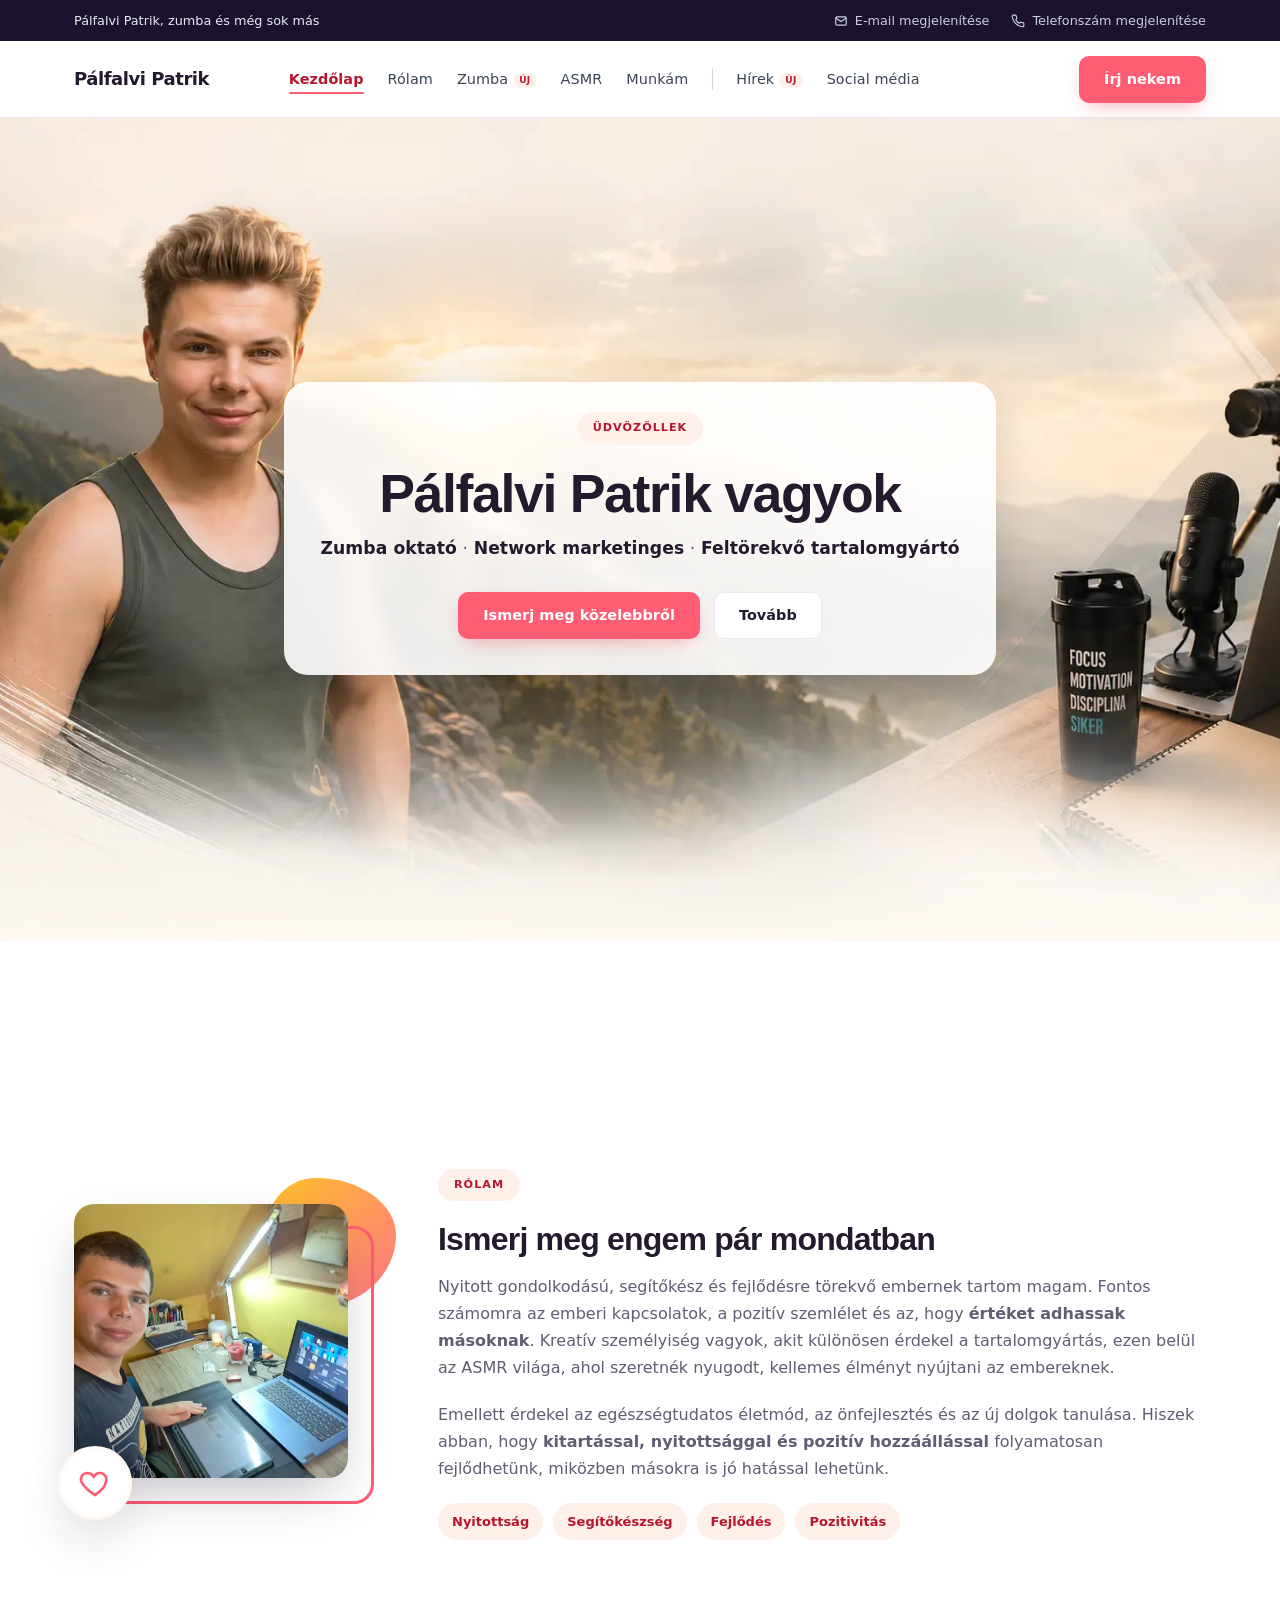
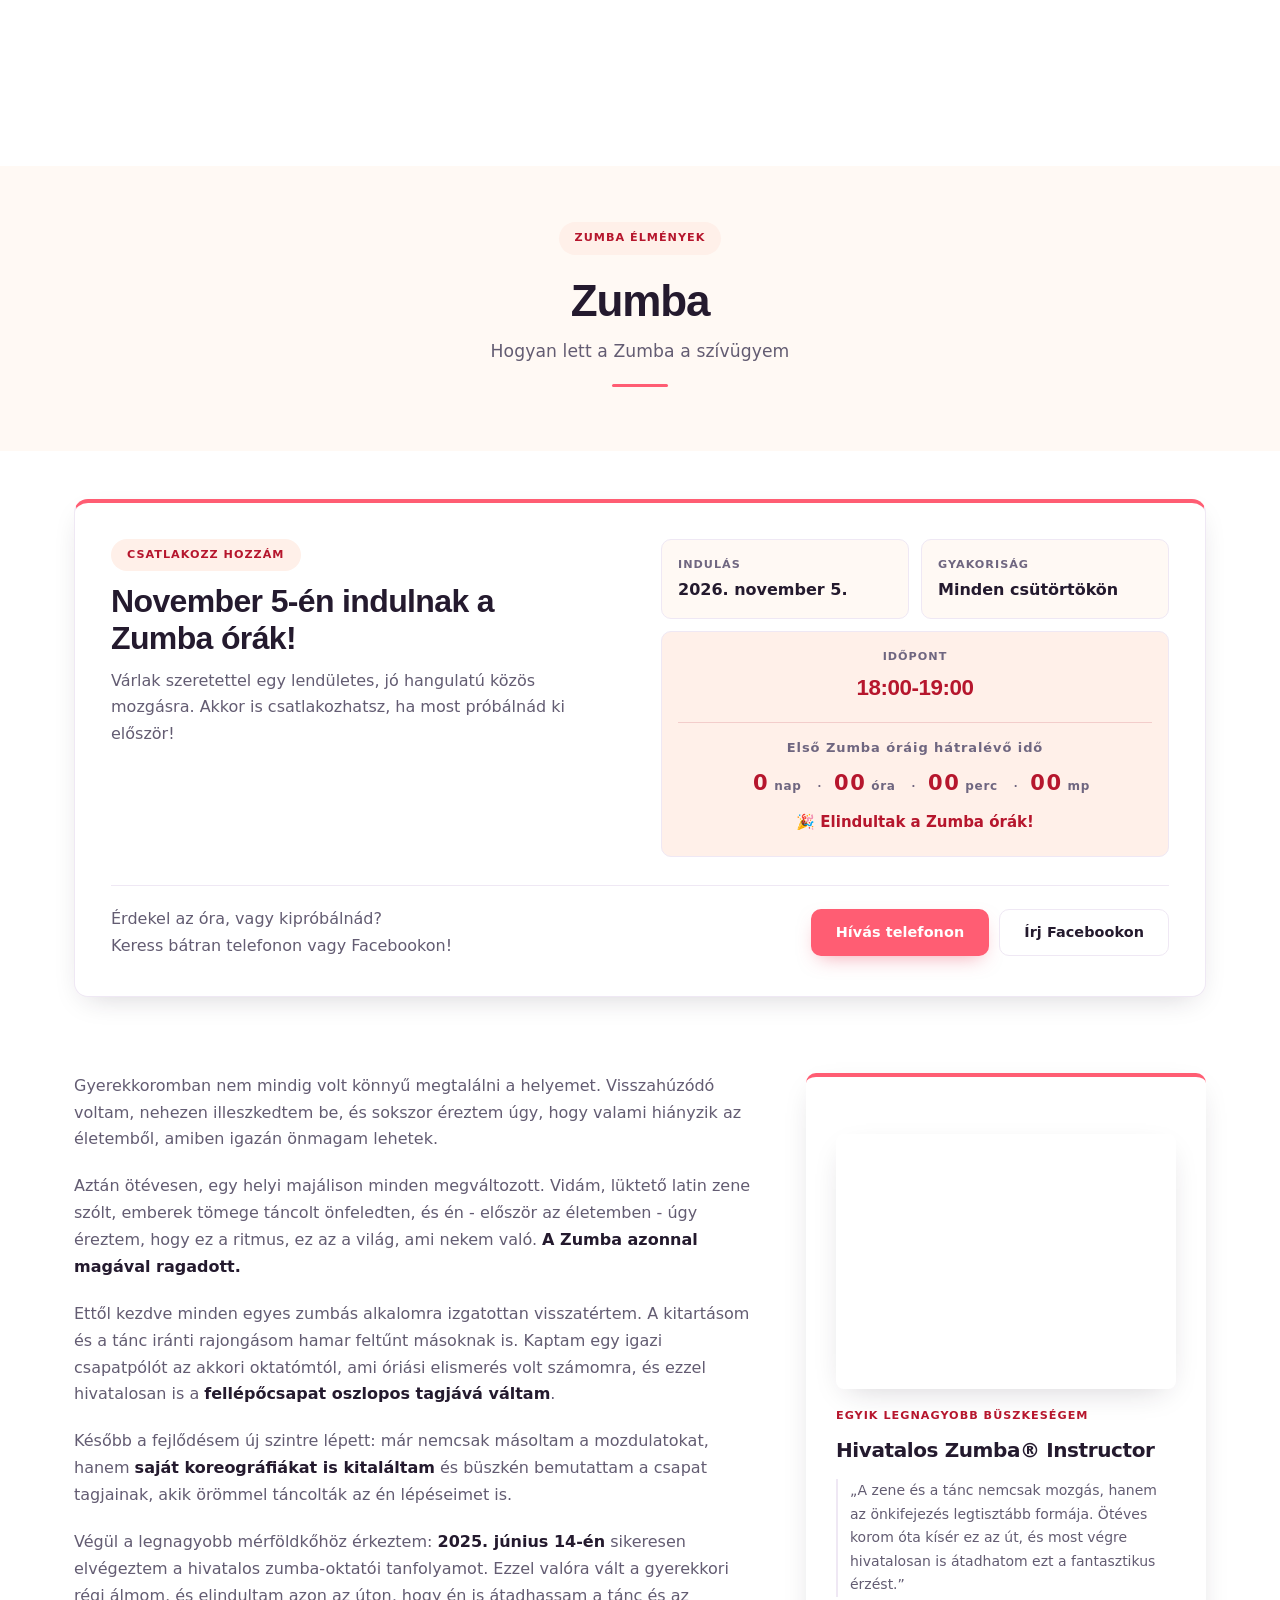
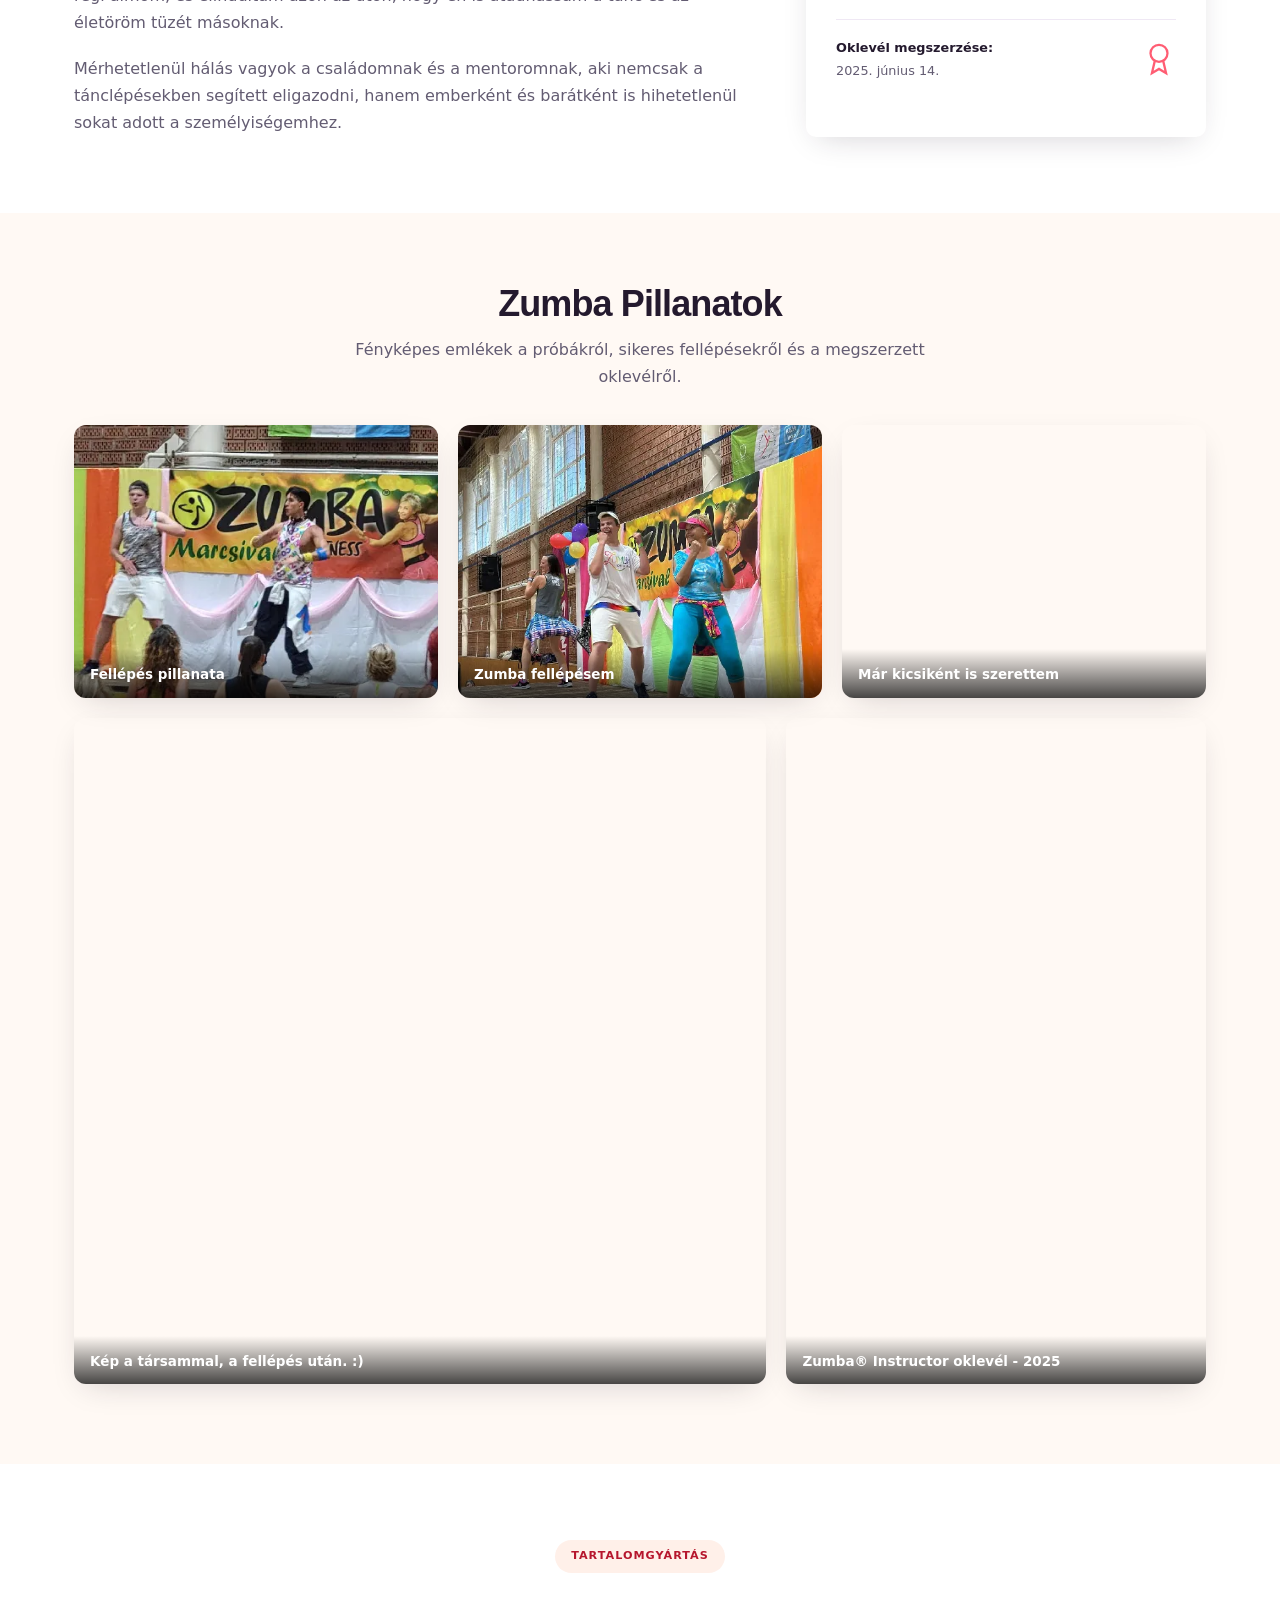
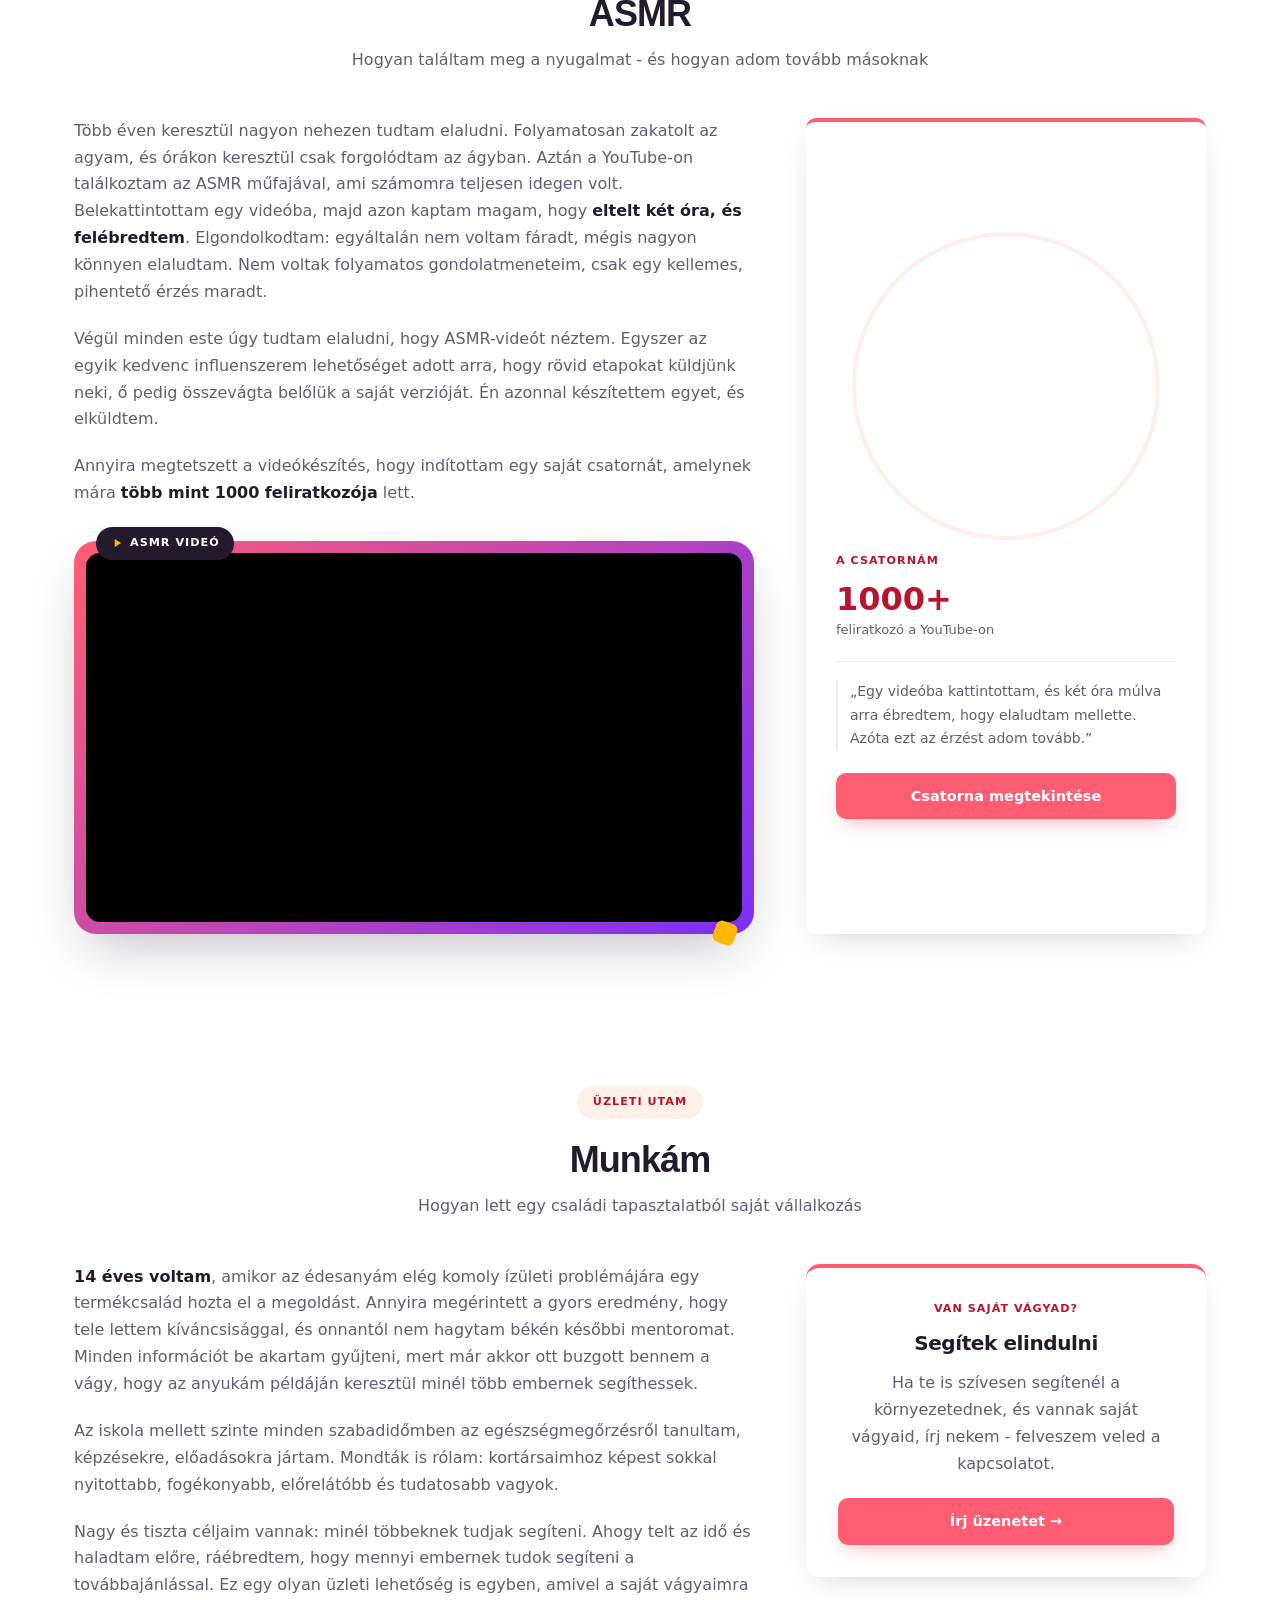
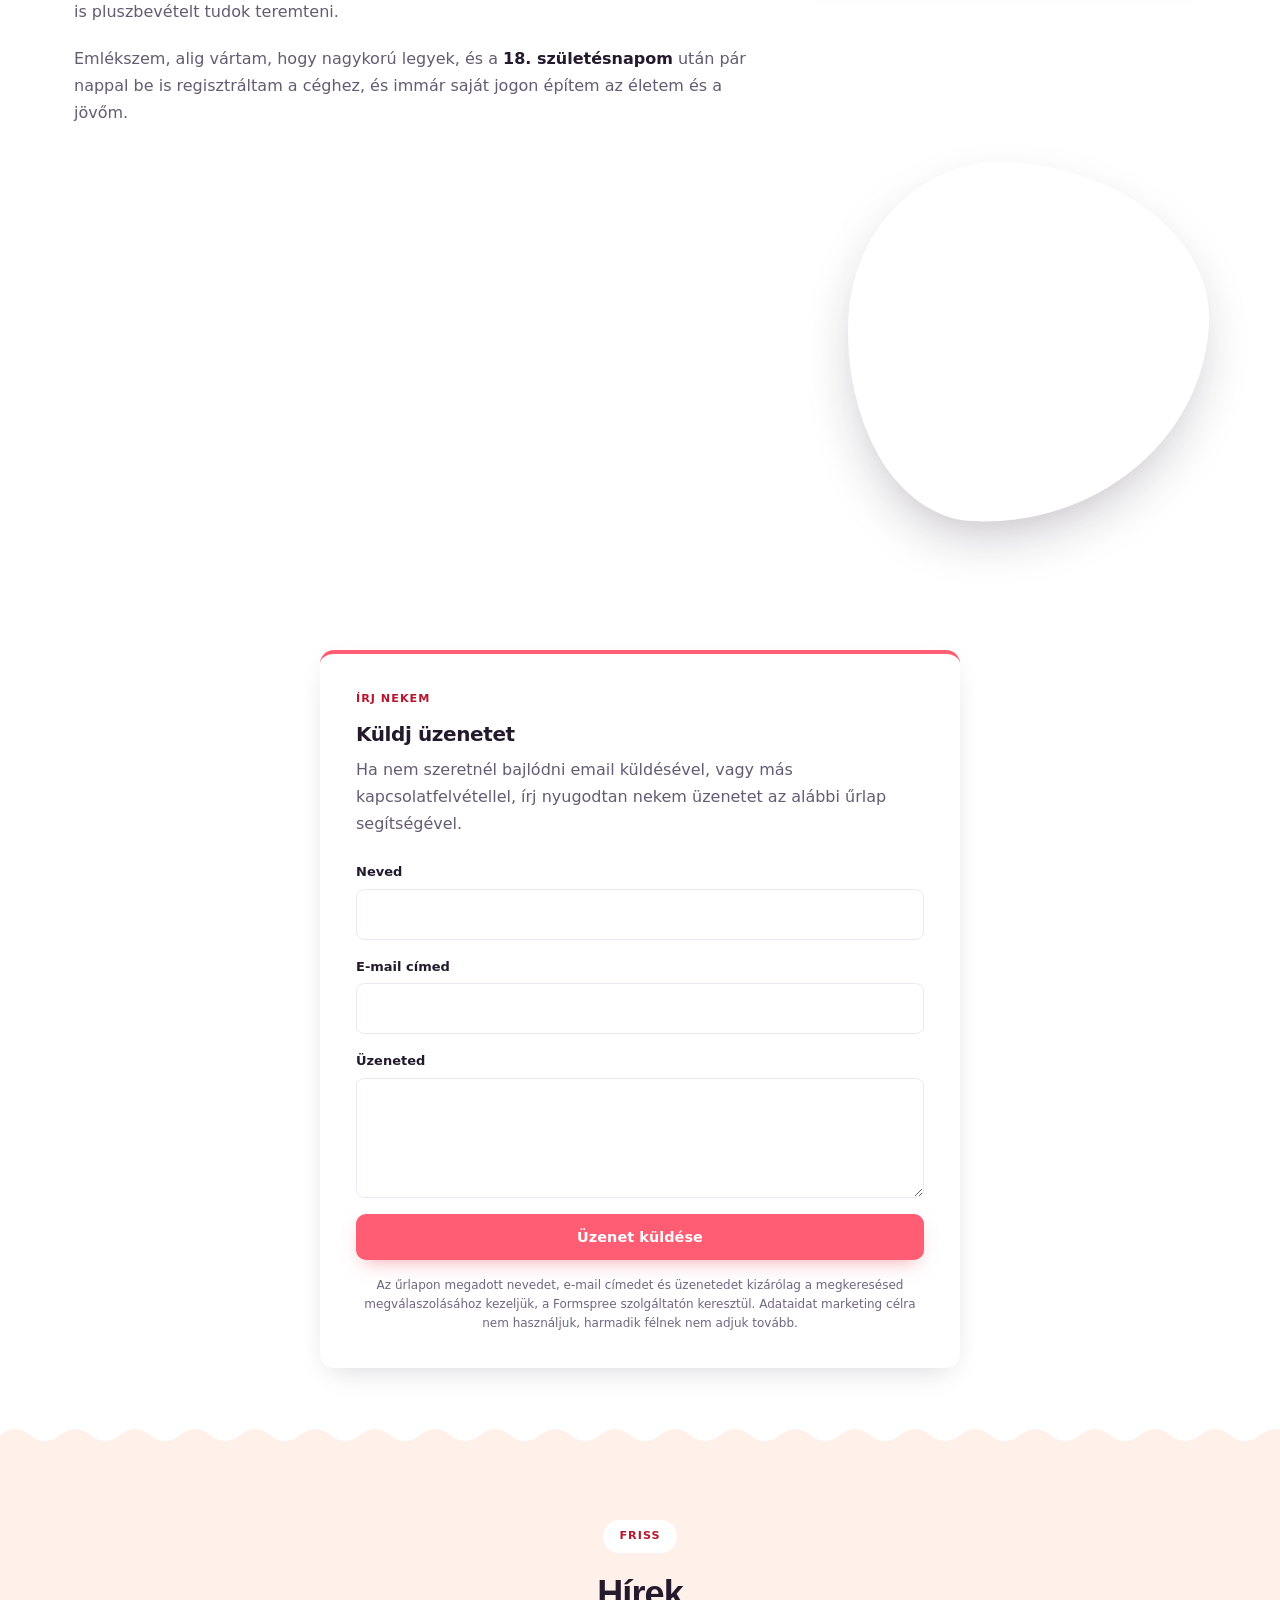
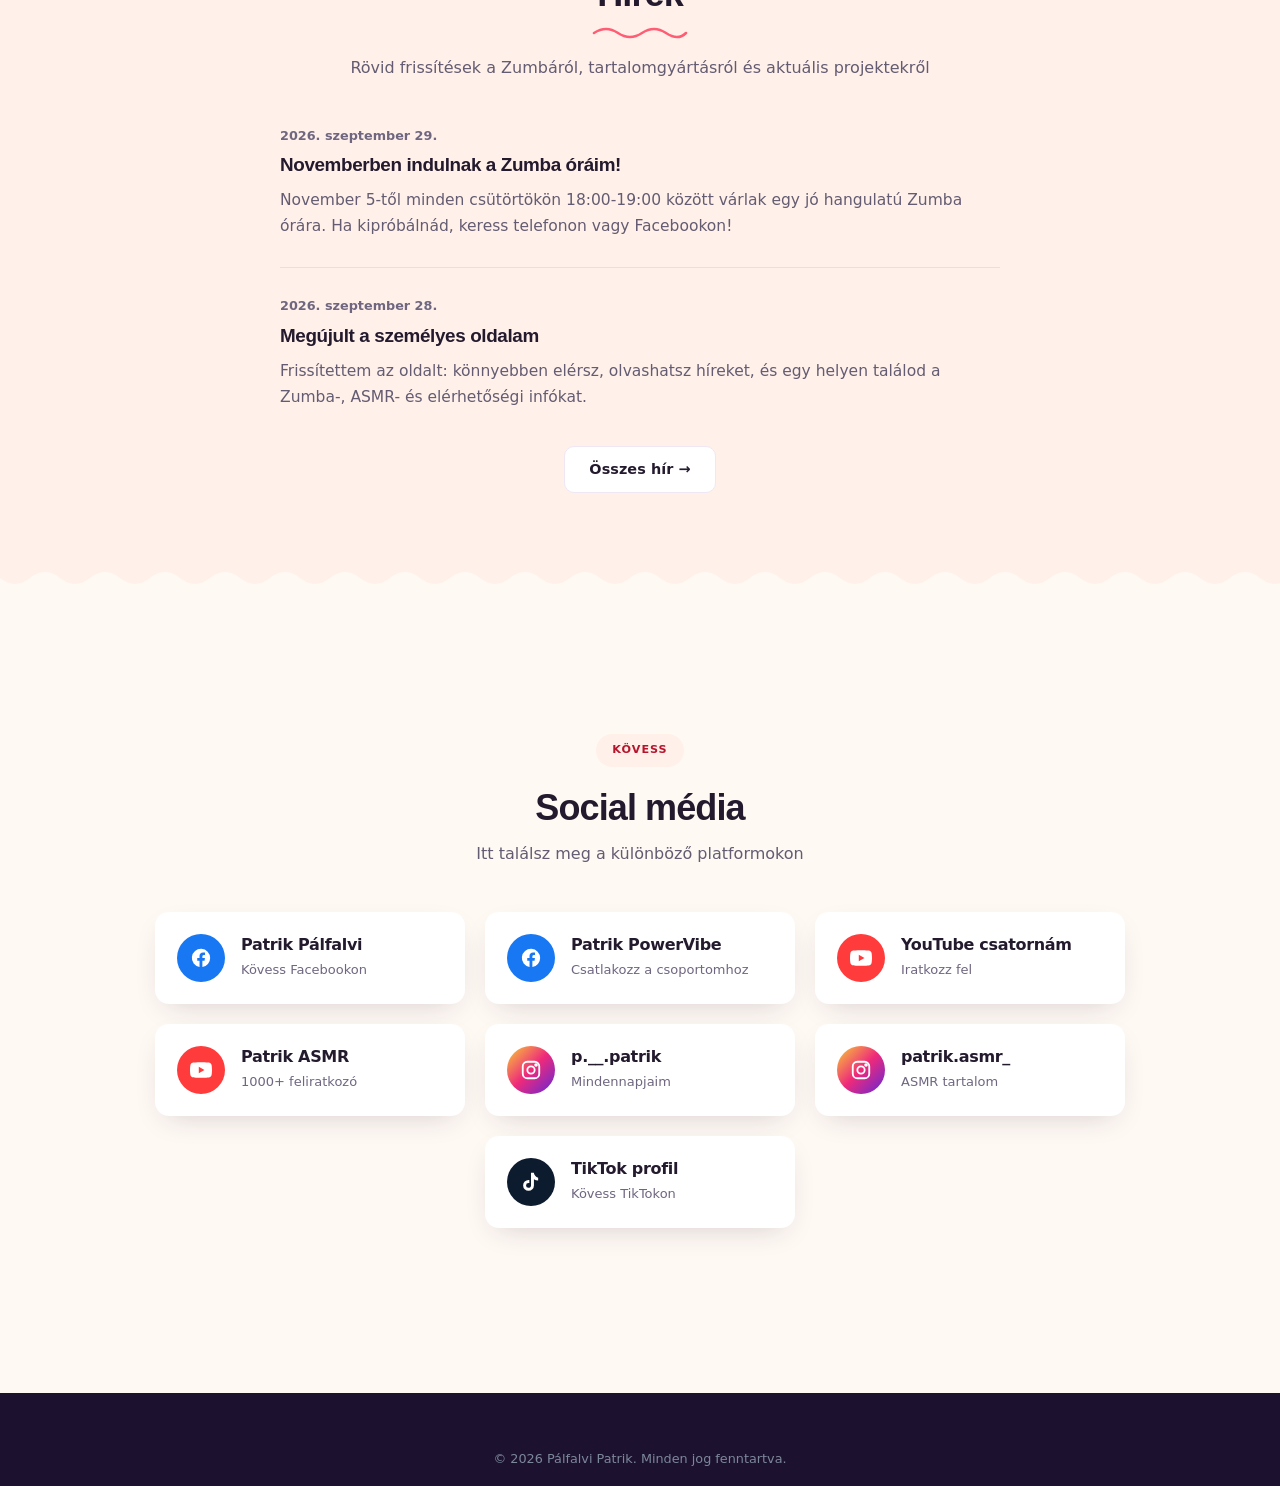
==== commit 9636fce6: "feat: enhance Zumba section and website content" ====
--- a/index.html
+++ b/index.html
@@ -23,7 +23,7 @@
     <link rel="canonical" href="https://palfalvipatrik.hu/" />
     <meta
       http-equiv="Content-Security-Policy"
-      content="default-src 'self'; script-src 'self'; style-src 'self'; font-src 'self'; img-src 'self' data:; frame-src https://www.youtube-nocookie.com; connect-src 'self' https://formspree.io; form-action 'self' https://formspree.io; base-uri 'self'"
+      content="default-src 'self'; script-src 'self'; style-src 'self' https://fonts.googleapis.com; font-src 'self' https://fonts.gstatic.com; img-src 'self' data:; frame-src https://www.youtube-nocookie.com; connect-src 'self' https://formspree.io https://fonts.googleapis.com https://fonts.gstatic.com; form-action 'self' https://formspree.io; base-uri 'self'"
     />
     <link rel="preconnect" href="https://www.youtube-nocookie.com" />
     <link rel="preconnect" href="https://formspree.io" />
@@ -32,6 +32,12 @@
       as="image"
       href="assets/hero-art.webp"
       fetchpriority="high"
+    />
+    <link rel="preconnect" href="https://fonts.googleapis.com" />
+    <link rel="preconnect" href="https://fonts.gstatic.com" crossorigin />
+    <link
+      href="https://fonts.googleapis.com/css2?family=Baloo+2:wght@500..700&amp;family=Nunito+Sans:wght@400..700&amp;display=swap"
+      rel="stylesheet"
     />
     <link rel="stylesheet" href="css/main.css" />
     <title>
@@ -223,13 +229,23 @@
           </div>
         </header>
 
-        <section class="zumba-class-info" id="zumba-orak" aria-labelledby="zumba-classes-title">
+        <section
+          class="zumba-class-info"
+          id="zumba-orak"
+          aria-labelledby="zumba-classes-title"
+        >
           <div class="wrap">
             <div class="zumba-class-card">
               <div class="zumba-class-intro">
                 <span class="eyebrow">CSATLAKOZZ HOZZÁM</span>
-                <h2 id="zumba-classes-title">November 5-én indulnak a Zumba órák!</h2>
-                <p>Várlak szeretettel egy lendületes, jó hangulatú közös mozgásra. Akkor is csatlakozhatsz, ha most próbálnád ki először!</p>
+                <h2 id="zumba-classes-title">
+                  November 5-én indulnak a Zumba órák!
+                </h2>
+                <p>
+                  Várlak szeretettel egy lendületes, jó hangulatú közös
+                  mozgásra. Akkor is csatlakozhatsz, ha most próbálnád ki
+                  először!
+                </p>
               </div>
               <div class="zumba-schedule" aria-label="A Zumba órák időpontja">
                 <div class="zumba-schedule-item">
@@ -243,23 +259,61 @@
                 <div class="zumba-schedule-item zumba-schedule-time">
                   <span>IDŐPONT</span>
                   <strong>18:00-19:00</strong>
-                  <div class="zumba-countdown" id="zumbaCountdown" aria-live="off">
-                    <span class="zumba-countdown-title">Első Zumba óráig hátralévő idő</span>
-                    <div class="zumba-countdown-grid" aria-label="Visszaszámlálás az első Zumba óráig">
-                      <span class="zumba-countdown-unit"><span data-countdown="days">0</span><small>nap</small></span>
-                      <span class="zumba-countdown-unit"><span data-countdown="hours">00</span><small>óra</small></span>
-                      <span class="zumba-countdown-unit"><span data-countdown="minutes">00</span><small>perc</small></span>
-                      <span class="zumba-countdown-unit"><span data-countdown="seconds">00</span><small>mp</small></span>
+                  <div
+                    class="zumba-countdown"
+                    id="zumbaCountdown"
+                    aria-live="off"
+                  >
+                    <span class="zumba-countdown-title"
+                      >Első Zumba óráig hátralévő idő</span
+                    >
+                    <div
+                      class="zumba-countdown-grid"
+                      aria-label="Visszaszámlálás az első Zumba óráig"
+                    >
+                      <span class="zumba-countdown-unit"
+                        ><span data-countdown="days">0</span
+                        ><small>nap</small></span
+                      >
+                      <span class="zumba-countdown-unit"
+                        ><span data-countdown="hours">00</span
+                        ><small>óra</small></span
+                      >
+                      <span class="zumba-countdown-unit"
+                        ><span data-countdown="minutes">00</span
+                        ><small>perc</small></span
+                      >
+                      <span class="zumba-countdown-unit"
+                        ><span data-countdown="seconds">00</span
+                        ><small>mp</small></span
+                      >
                     </div>
                   </div>
-                  <p class="zumba-countdown-done" id="zumbaCountdownDone" hidden>🎉 Elindultak a Zumba órák!</p>
+                  <p
+                    class="zumba-countdown-done"
+                    id="zumbaCountdownDone"
+                    hidden
+                  >
+                    🎉 Elindultak a Zumba órák!
+                  </p>
                 </div>
               </div>
               <div class="zumba-class-contact">
-                <p>Érdekel az óra, vagy kipróbálnád? Keress bátran telefonon vagy Facebookon!</p>
+                <p>
+                  Érdekel az óra, vagy kipróbálnád? <br />Keress bátran
+                  telefonon vagy Facebookon!
+                </p>
                 <div class="zumba-class-actions">
-                  <a href="#" id="zumbaPhoneLink" class="btn btn-primary">Hívás telefonon</a>
-                  <a href="https://www.facebook.com/profile.php?id=61562793493929" class="btn btn-outline" target="_blank" rel="noopener noreferrer">Írj Facebookon</a>
+                  <a href="#" id="zumbaPhoneLink" class="btn btn-primary"
+                    >Hívás telefonon</a
+                  >
+                  <a
+                    href="https://www.facebook.com/profile.php?id=61562793493929"
+                    class="btn btn-outline"
+                    target="_blank"
+                    rel="noopener noreferrer"
+                    >Írj Facebookon</a
+                  >
                 </div>
               </div>
             </div>
@@ -755,12 +809,18 @@
             data-limit="3"
           >
             <li class="news-item">
-              <time class="news-date" datetime="2026-09-29">2026. szeptember 29.</time>
+              <time class="news-date" datetime="2026-09-29"
+                >2026. szeptember 29.</time
+              >
               <h3 class="news-title">
-                <a href="blog/zumba-orak-novembertol/">Novemberben indulnak a Zumba óráim!</a>
+                <a href="blog/zumba-orak-novembertol/"
+                  >Novemberben indulnak a Zumba óráim!</a
+                >
               </h3>
               <p class="news-excerpt">
-                November 5-től minden csütörtökön 18:00-19:00 között várlak egy jó hangulatú Zumba órára. Ha kipróbálnád, keress telefonon vagy Facebookon!
+                November 5-től minden csütörtökön 18:00-19:00 között várlak egy
+                jó hangulatú Zumba órára. Ha kipróbálnád, keress telefonon vagy
+                Facebookon!
               </p>
             </li>
             <li class="news-item">
--- a/css/main.css
+++ b/css/main.css
@@ -153,7 +153,7 @@
   }
 }
 
-/* Zumba órák: főoldali kiemelés és részletes időpontkártya */
+/* Zumba órák: részletes időpontkártya */
 
 
 .zumba-class-info { padding: 48px 0 0; }
@@ -260,7 +260,7 @@
   margin-bottom: 7px;
   color: var(--muted);
   font-size: 13px;
-  font-weight: 600;
+  font-weight: var(--weight-semibold);
 }
 .zumba-schedule-time .zumba-countdown-grid {
   display: flex;
@@ -310,4 +310,184 @@
   .zumba-schedule-time .zumba-countdown-unit + .zumba-countdown-unit::before { margin-right: 4px; }
   .zumba-schedule-time .zumba-countdown-unit span { font-size: 18px; }
   .zumba-schedule-time .zumba-countdown-unit small { font-size: 11px; }
-}+}
+
+/* Typográfiai rendszer: karakteres, natív címbetűk és jól olvasható UI-szöveg. */
+:root {
+  --font-display: "Baloo 2", "Trebuchet MS", sans-serif;
+  --font-body: "Nunito Sans", system-ui, -apple-system, BlinkMacSystemFont, "Segoe UI", sans-serif;
+  --text-body: 1rem;
+  --text-control: 0.9rem;
+  --text-small: 0.8rem;
+  --text-label: 0.7rem;
+  --weight-regular: 400;
+  --weight-medium: 500;
+  --weight-semibold: 600;
+  --weight-bold: 700;
+  --leading-body: 1.68;
+  --leading-heading: 1.16;
+}
+
+body {
+  font-family: var(--font-body);
+  font-size: var(--text-body);
+  line-height: var(--leading-body);
+  font-weight: var(--weight-regular);
+  letter-spacing: 0;
+}
+
+h1,
+h2,
+h3,
+h4,
+h5,
+h6 {
+  font-family: var(--font-display);
+  line-height: var(--leading-heading);
+  text-wrap: pretty;
+}
+
+.hero:not(.hero-compact) h1 {
+  font-size: clamp(2.25rem, 4.2vw, 3.35rem);
+  font-weight: var(--weight-bold);
+  line-height: 1.08;
+  letter-spacing: -0.025em;
+}
+
+.blog-post-header h1 {
+  font-size: clamp(1.9rem, 3.4vw, 2.55rem);
+  font-weight: var(--weight-bold);
+  line-height: 1.12;
+  letter-spacing: -0.025em;
+}
+
+.page-404 h1 {
+  font-size: clamp(3.5rem, 9vw, 5.5rem);
+  font-weight: var(--weight-bold);
+  letter-spacing: -0.055em;
+}
+
+.sec-head h2,
+.about-copy h2,
+.sec-title-lg,
+.sec-title-md,
+.blog-body h2,
+.blog-guide h2 {
+  font-weight: var(--weight-bold);
+  line-height: 1.16;
+  letter-spacing: -0.025em;
+}
+
+.sec-head h2 { font-size: clamp(1.9rem, 3.2vw, 2.25rem); }
+.about-copy h2 { font-size: clamp(1.75rem, 2.8vw, 2rem); }
+.sec-title-lg { font-size: clamp(2.15rem, 4vw, 2.75rem); }
+.sec-title-md { font-size: clamp(1.7rem, 3vw, 1.95rem); }
+.blog-body h2 { font-size: clamp(1.4rem, 2.6vw, 1.65rem); }
+.blog-guide h2 { font-size: 1.2rem; }
+
+.side-card h3,
+.contact-card h3,
+.link-card h3,
+.cta-title {
+  font-family: var(--font-body);
+  font-weight: var(--weight-semibold);
+  line-height: 1.3;
+  letter-spacing: -0.02em;
+}
+
+.news-title {
+  font-family: var(--font-display);
+  font-weight: var(--weight-semibold);
+  line-height: 1.3;
+  letter-spacing: -0.02em;
+}
+
+.side-card h3,
+.contact-card h3,
+.cta-title { font-size: 1.25rem; }
+.link-card h3 { font-size: 1rem; }
+.news-title { font-size: 1.18rem; }
+
+.hero-roles {
+  font-size: clamp(1rem, 1.4vw, 1.075rem);
+  line-height: 1.58;
+  font-weight: var(--weight-medium);
+  letter-spacing: 0.005em;
+}
+.hero-roles b { font-weight: var(--weight-semibold); }
+
+.about-copy p,
+.article p,
+.blog-body p,
+.sec-head p,
+.contact-card > p,
+.munkam-cta p,
+.zumba-class-intro p,
+.zumba-class-contact > p {
+  font-size: 1rem;
+  line-height: var(--leading-body);
+  font-weight: var(--weight-regular);
+  letter-spacing: 0;
+}
+
+.nav-links { font-size: var(--text-control); font-weight: var(--weight-medium); letter-spacing: 0.005em; }
+.nav-links a.active { font-weight: var(--weight-semibold); }
+.logo {
+  font-family: var(--font-body);
+  font-size: 1.125rem;
+  font-weight: var(--weight-bold);
+  letter-spacing: -0.025em;
+}
+.btn,
+.nav-links-cta a {
+  font-family: var(--font-body);
+  font-size: var(--text-control);
+  font-weight: var(--weight-semibold);
+  line-height: 1.3;
+  letter-spacing: 0.005em;
+}
+
+.eyebrow,
+.side-label,
+.zumba-schedule-item > span,
+.video-badge {
+  font-family: var(--font-body);
+  font-size: var(--text-label);
+  font-weight: var(--weight-bold);
+  letter-spacing: 0.09em;
+}
+
+.topbar { font-size: var(--text-small); }
+.news-date,
+.blog-post-meta,
+.page-back,
+.side-date-label,
+.side-date-value,
+.blog-guide-note,
+.footer-bottom {
+  font-size: var(--text-small);
+  line-height: 1.5;
+}
+.news-excerpt,
+.blog-body p { font-size: 0.97rem; }
+
+.zumba-class-intro h2 {
+  font-size: clamp(1.65rem, 2.6vw, 2rem);
+  font-weight: var(--weight-bold);
+  line-height: 1.16;
+  letter-spacing: -0.02em;
+}
+.zumba-schedule-item strong { font-size: 1rem; font-weight: var(--weight-semibold); line-height: 1.4; }
+.zumba-schedule-time strong { font-family: var(--font-display); font-size: 1.4rem; font-weight: var(--weight-semibold); letter-spacing: -0.02em; }
+.zumba-schedule-time .zumba-countdown-unit span { font-weight: var(--weight-bold); }
+.zumba-countdown-title,
+.zumba-countdown-unit small,
+.zumba-countdown-done { font-family: var(--font-body); }
+
+@media (max-width: 700px) {
+  .hero:not(.hero-compact) h1 { font-size: clamp(1.9rem, 7.5vw, 2.35rem); }
+  .blog-post-header h1 { font-size: clamp(1.9rem, 7.5vw, 2.2rem); }
+  .sec-head h2 { font-size: clamp(1.75rem, 7vw, 2rem); }
+  .zumba-class-intro h2 { font-size: clamp(1.55rem, 6.2vw, 1.8rem); }
+  .news-title { font-size: 1.1rem; }
+}
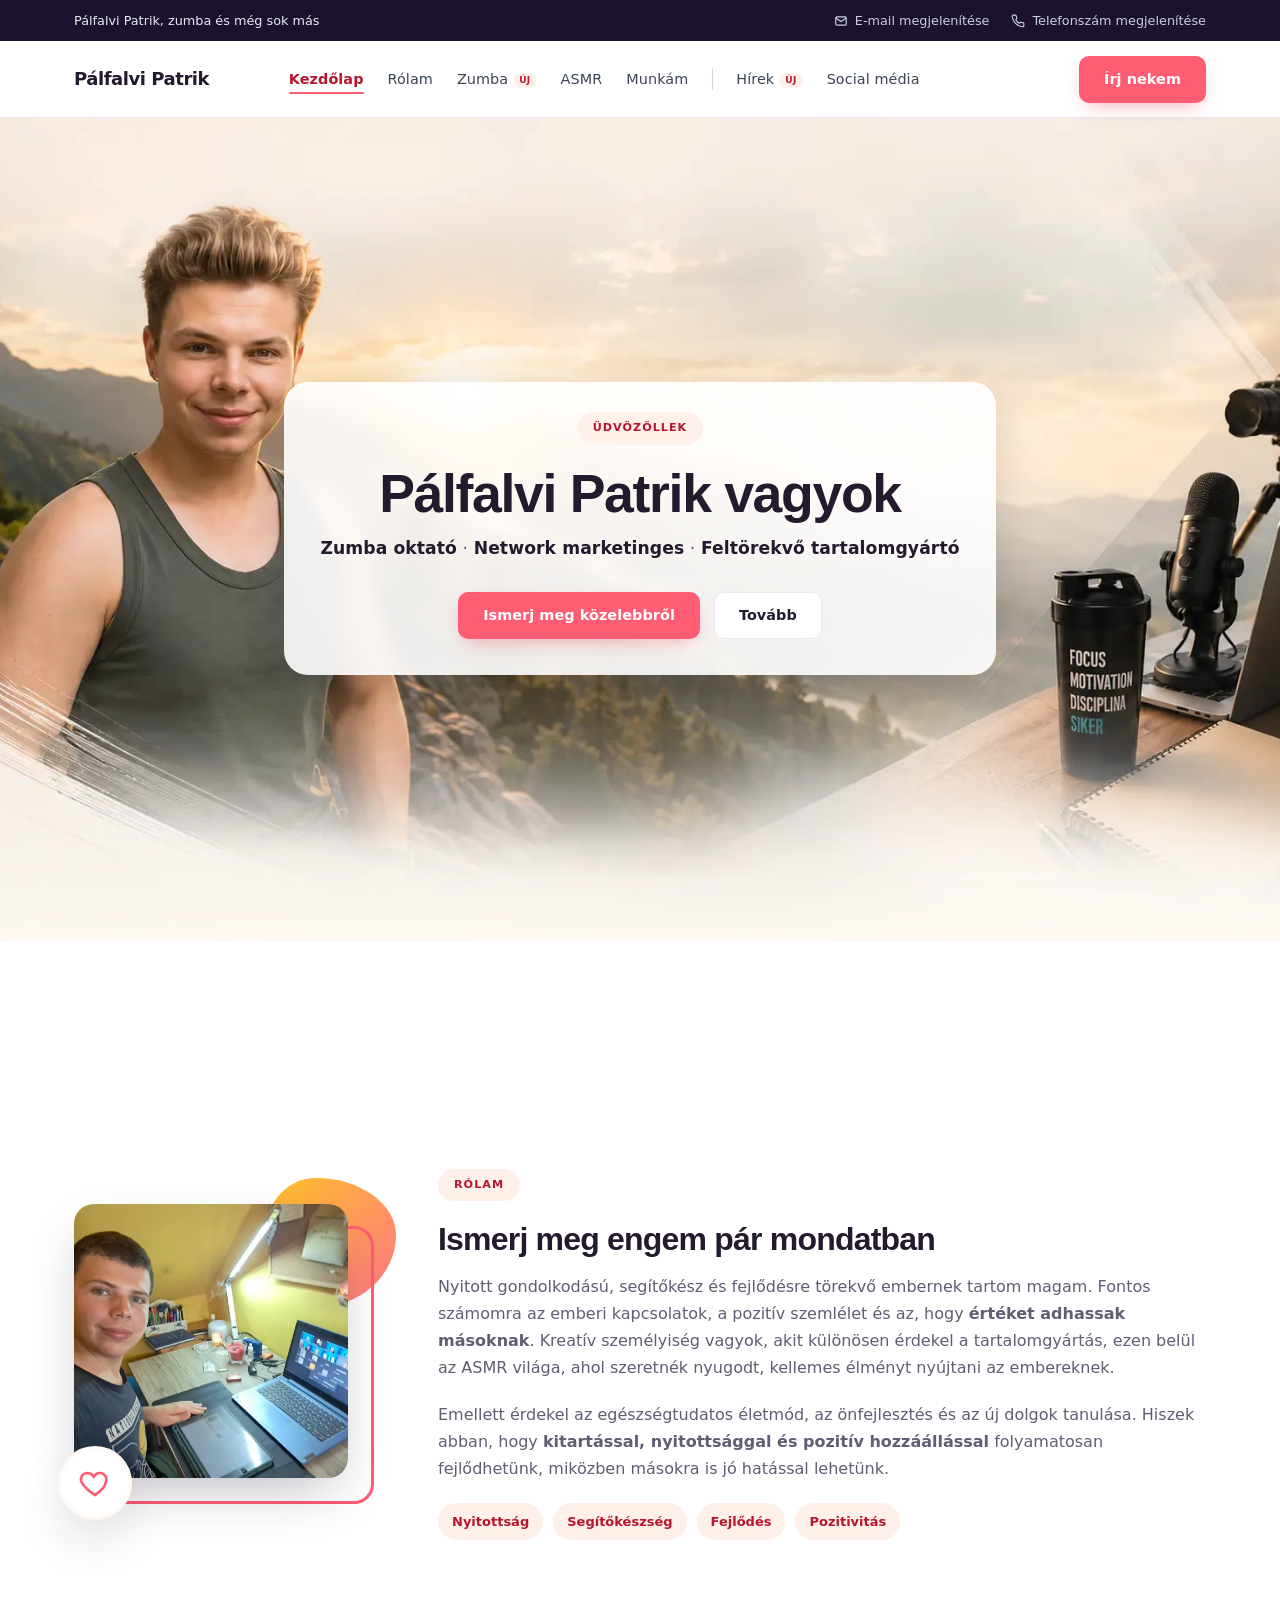
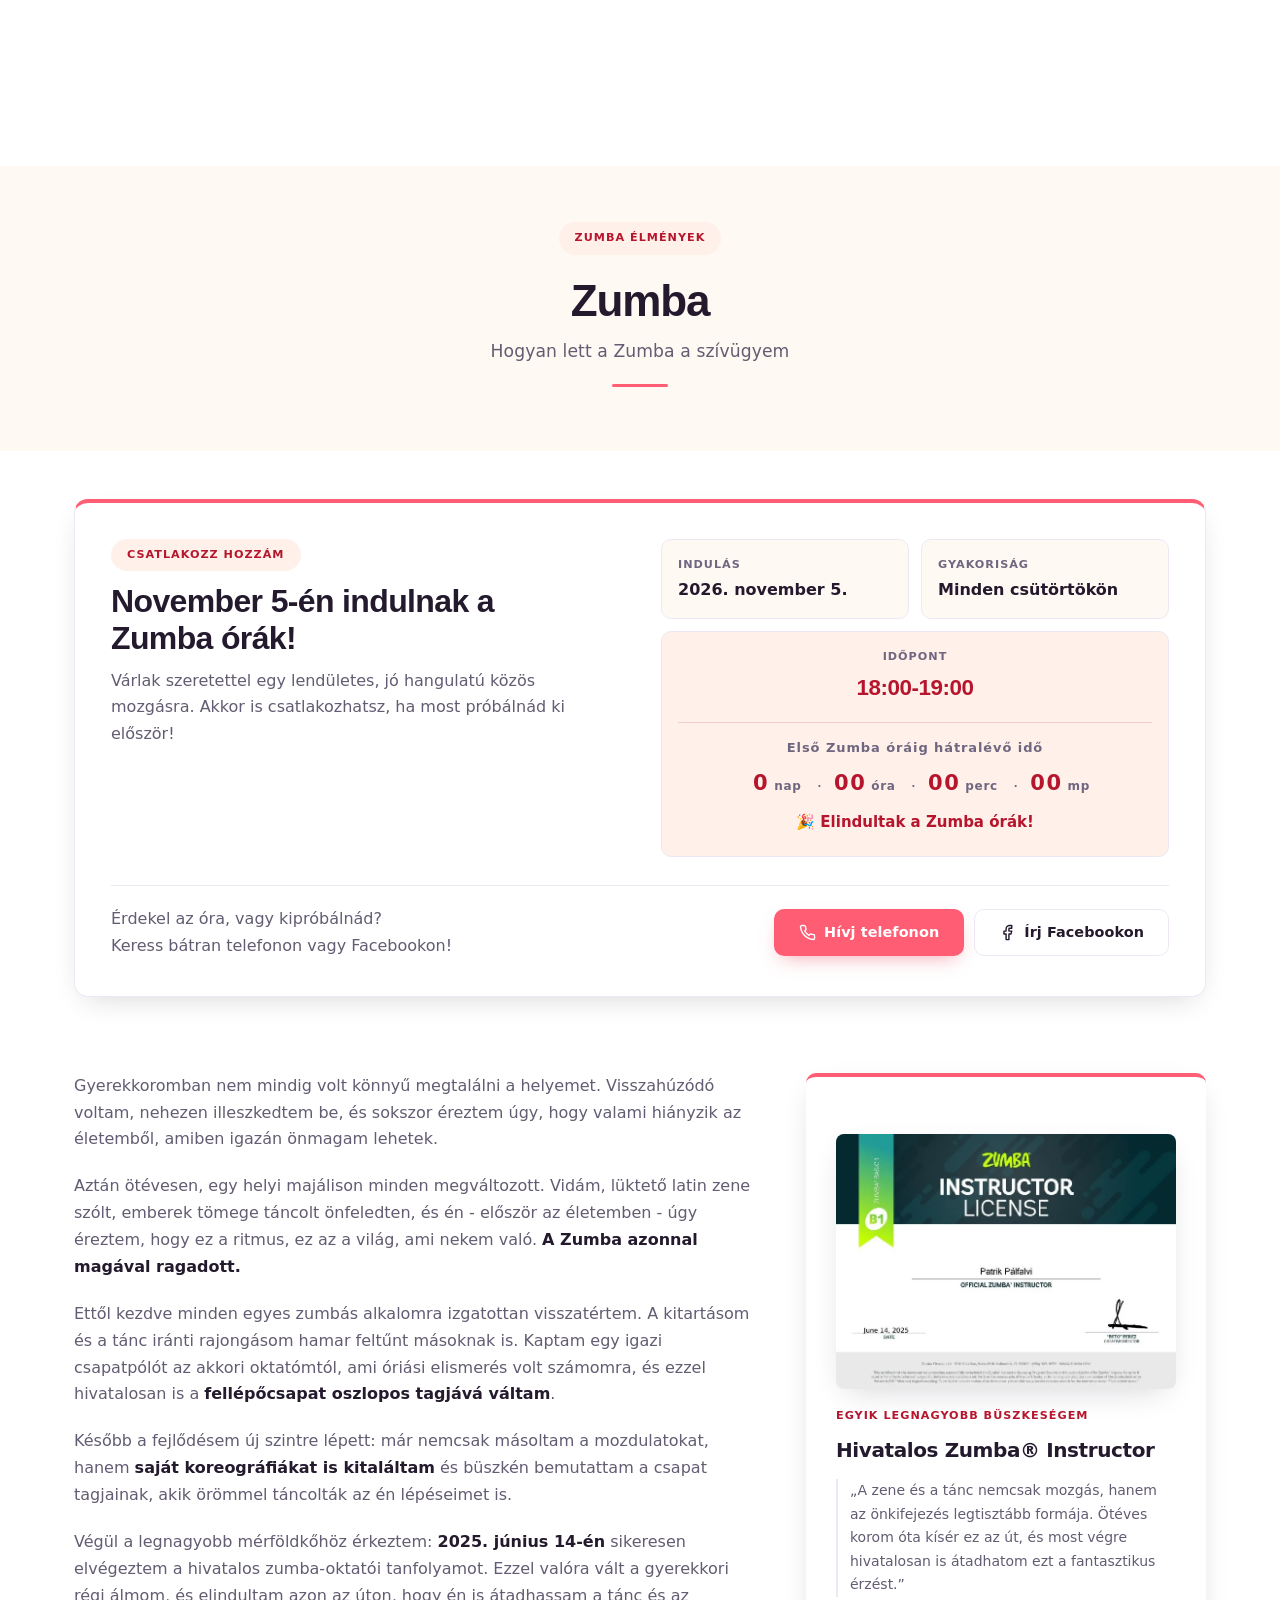
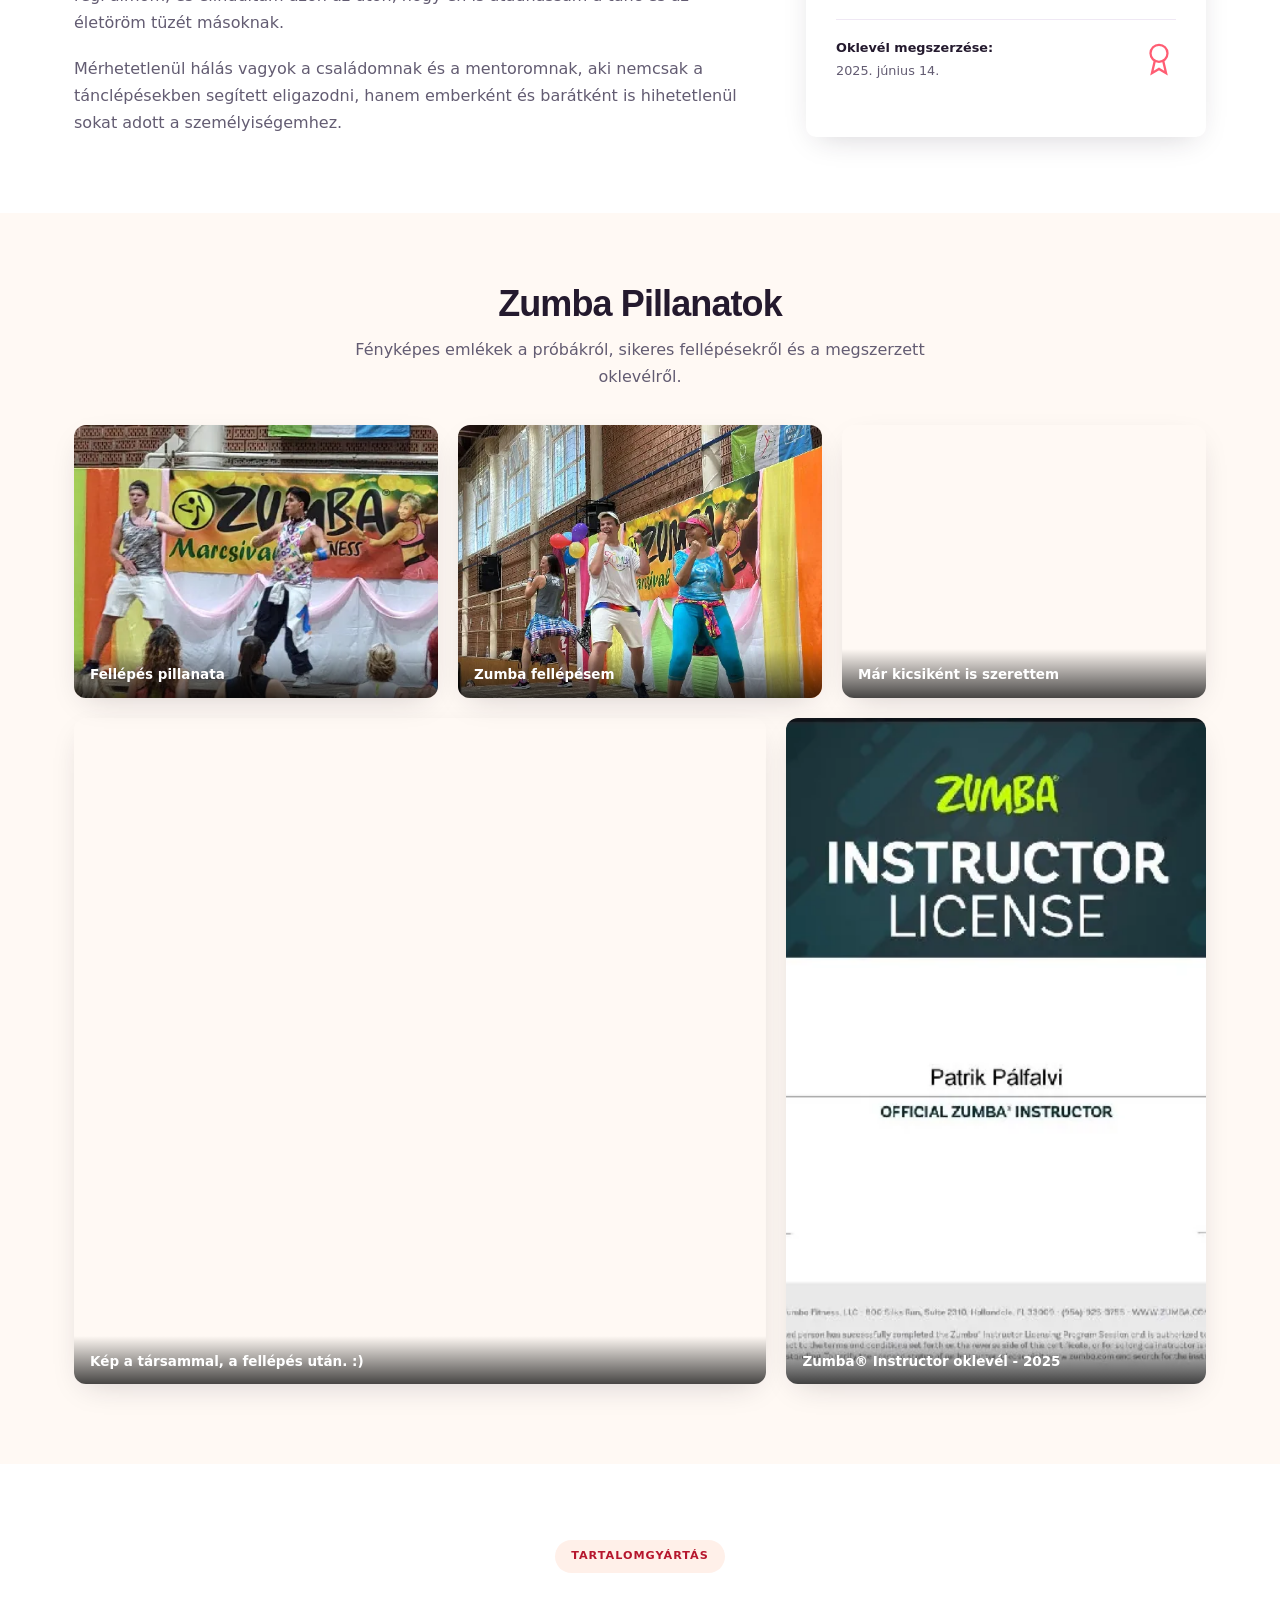
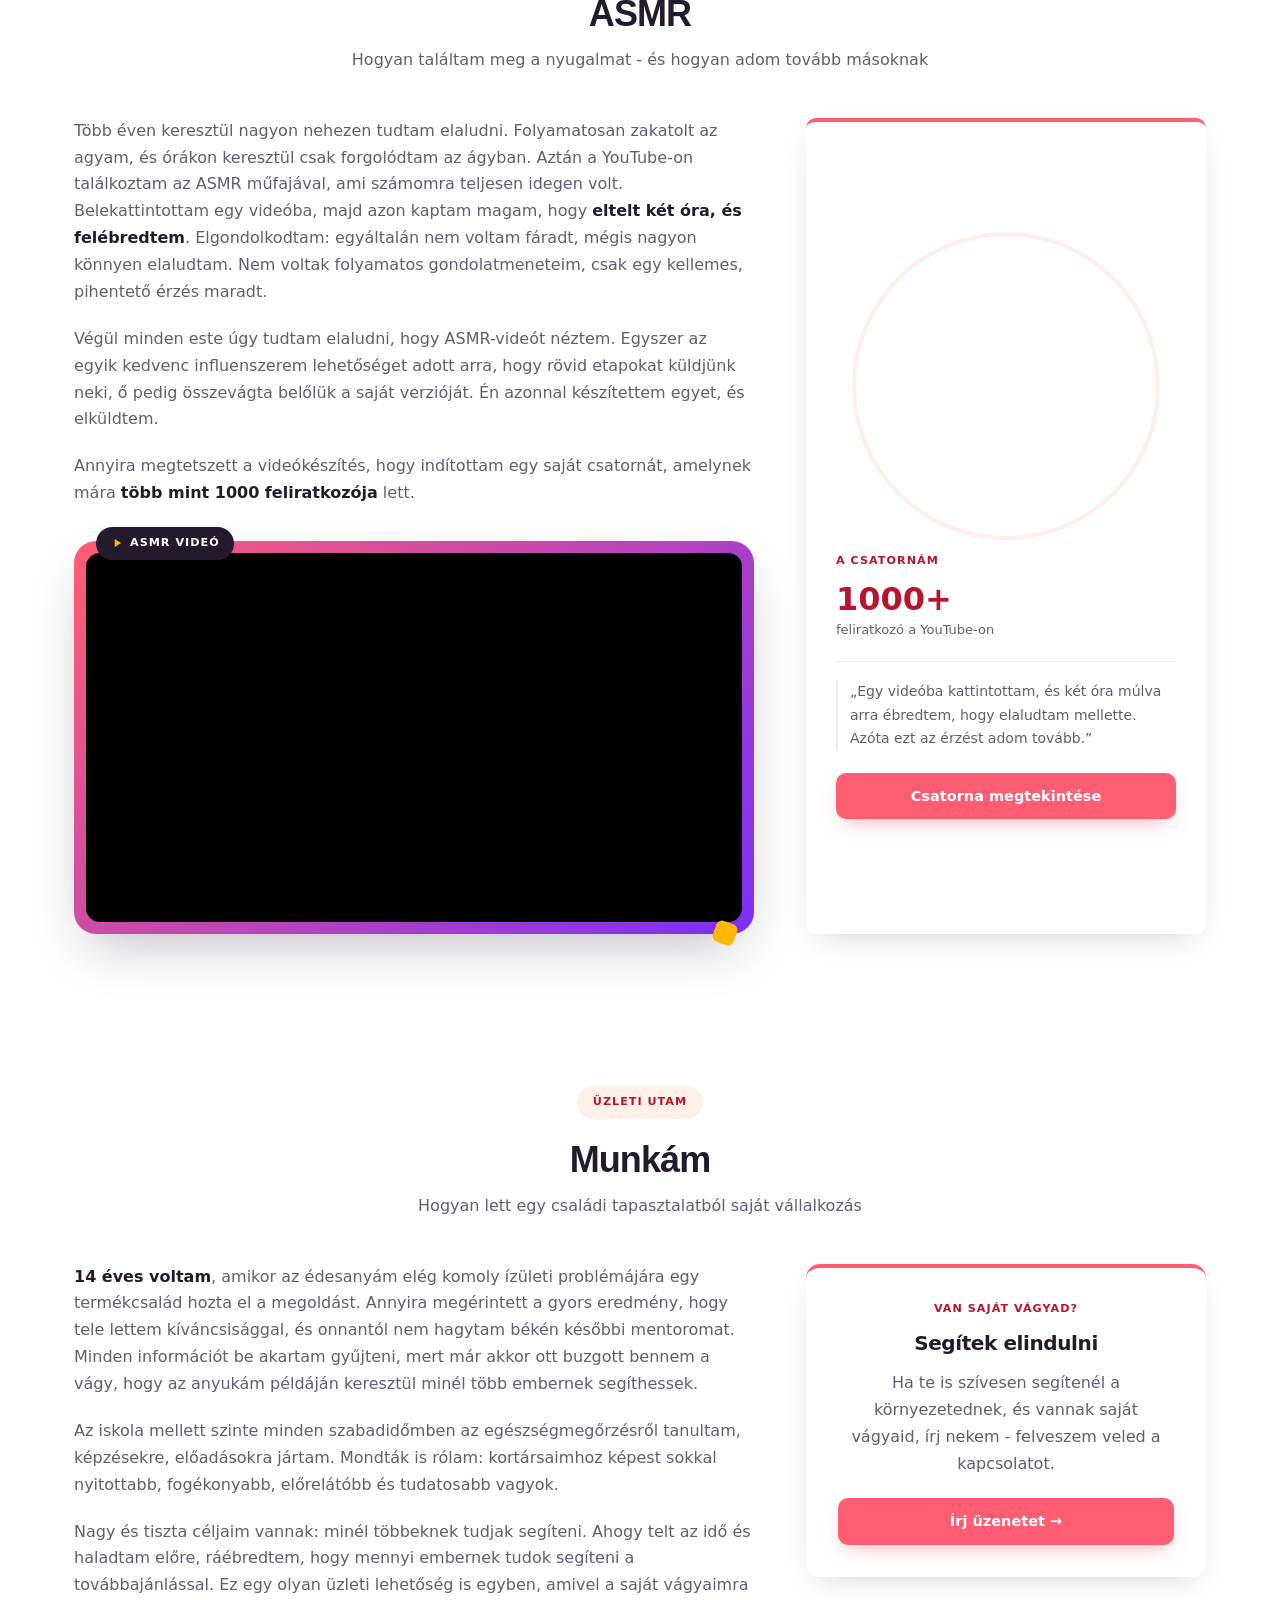
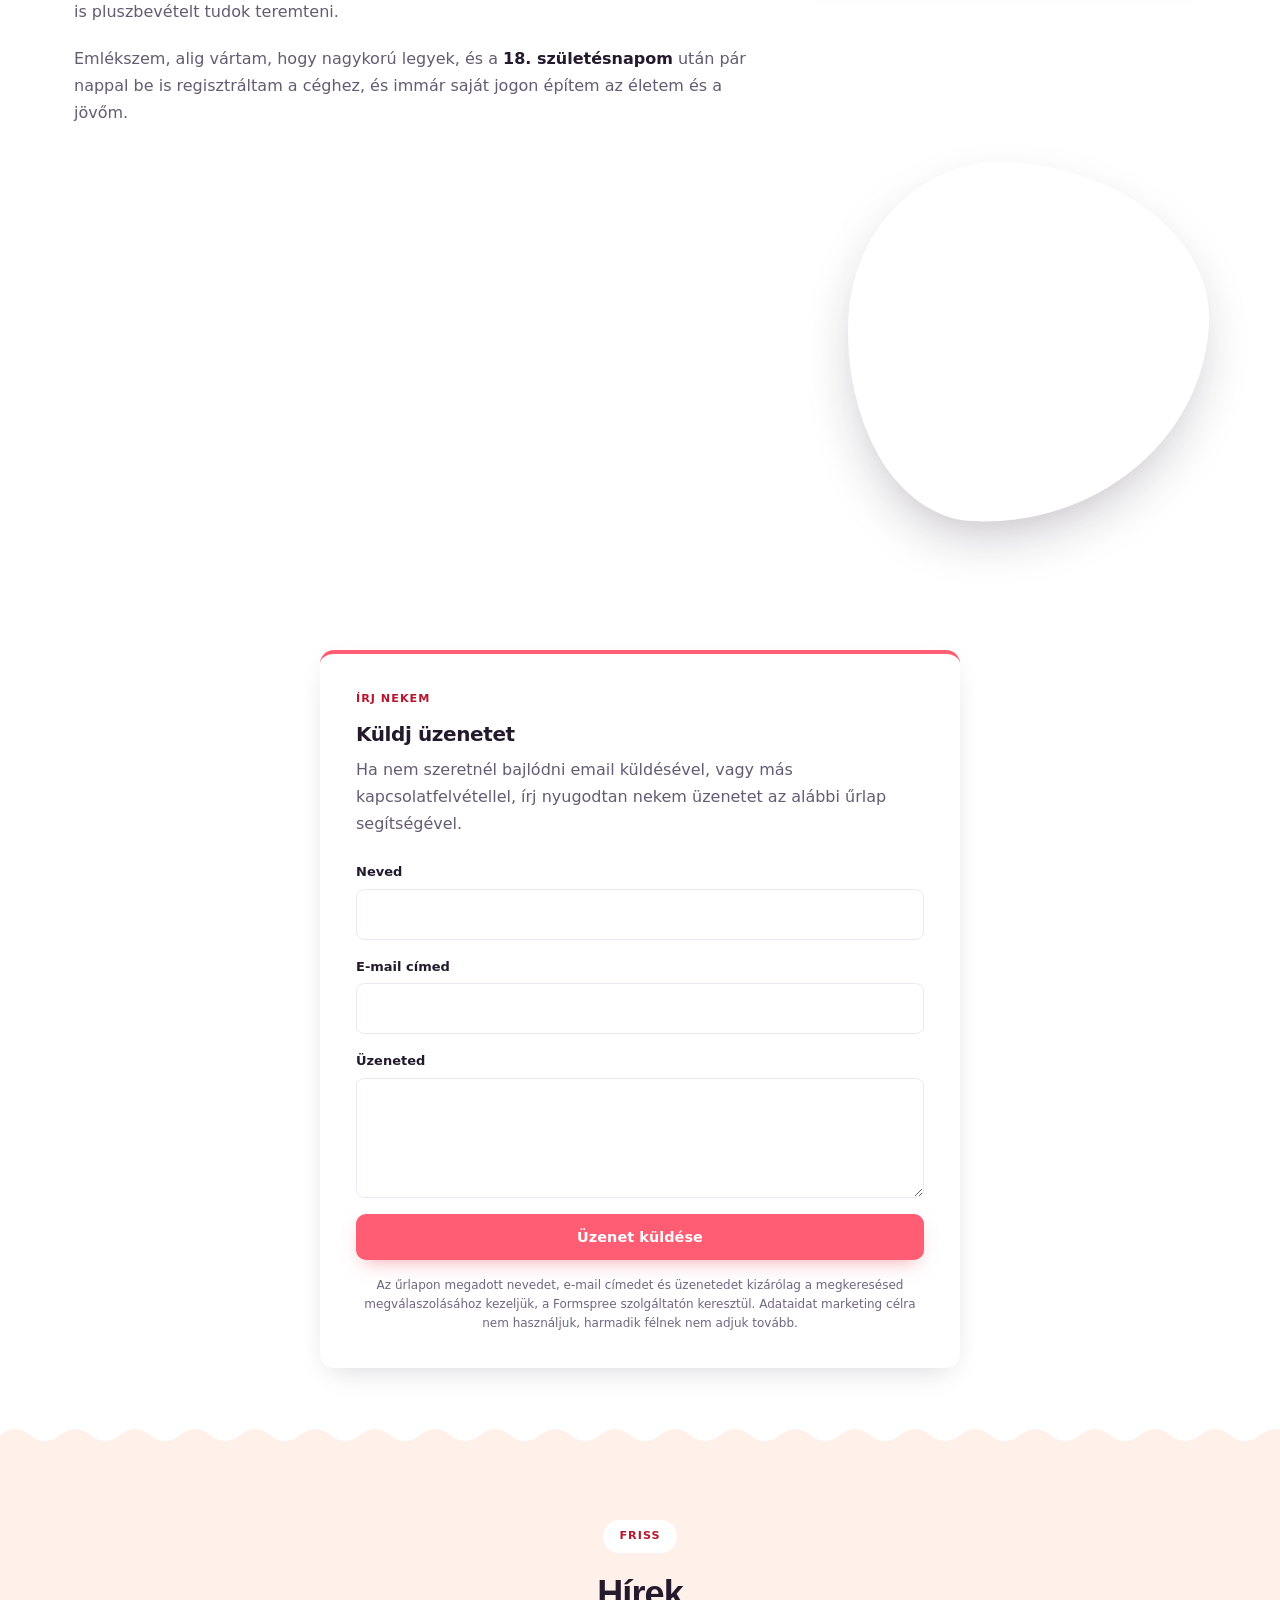
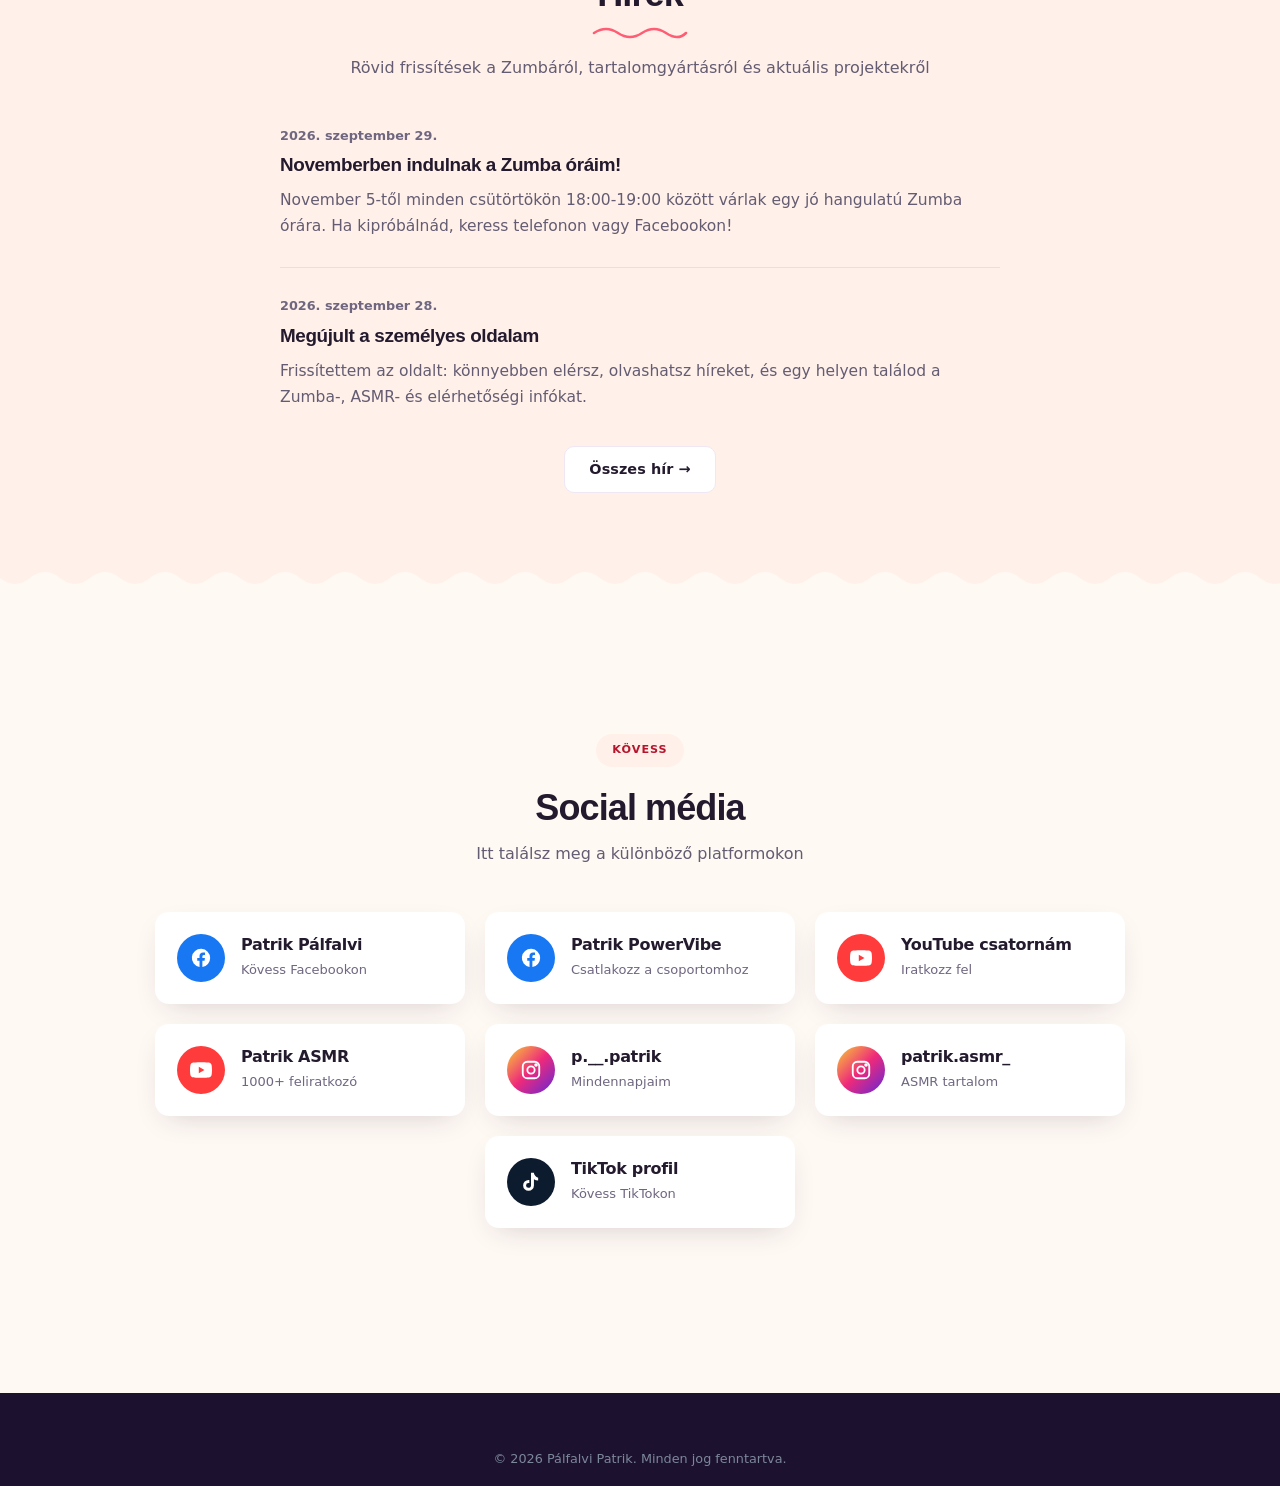
==== commit dde37ae2: "Update: Font, Zumba-teaser" ====
--- a/index.html
+++ b/index.html
@@ -304,16 +304,16 @@
                   telefonon vagy Facebookon!
                 </p>
                 <div class="zumba-class-actions">
-                  <a href="#" id="zumbaPhoneLink" class="btn btn-primary"
-                    >Hívás telefonon</a
-                  >
-                  <a
-                    href="https://www.facebook.com/profile.php?id=61562793493929"
-                    class="btn btn-outline"
-                    target="_blank"
-                    rel="noopener noreferrer"
-                    >Írj Facebookon</a
-                  >
+                  <a href="#" id="zumbaPhoneLink" class="btn btn-primary">
+                    <svg class="btn-icon" viewBox="0 0 24 24" fill="none" stroke="currentColor" stroke-width="2" stroke-linecap="round" stroke-linejoin="round" aria-hidden="true" focusable="false">
+                      <path d="M22 16.92v3a2 2 0 0 1-2.18 2 19.79 19.79 0 0 1-8.63-3.07 19.5 19.5 0 0 1-6-6 19.79 19.79 0 0 1-3.07-8.67A2 2 0 0 1 4.11 2h3a2 2 0 0 1 2 1.72c.127.96.362 1.903.7 2.81a2 2 0 0 1-.45 2.11L8.09 9.91a16 16 0 0 0 6 6l1.27-1.27a2 2 0 0 1 2.11-.45c.907.338 1.85.573 2.81.7A2 2 0 0 1 22 16.92z" />
+                    </svg>
+                    <span>Hívj telefonon</span>
+                  </a>
+                  <a href="https://www.facebook.com/profile.php?id=61562793493929" class="btn btn-outline" target="_blank" rel="noopener noreferrer">
+                    <svg class="btn-icon" viewBox="0 0 24 24" fill="none" stroke="currentColor" stroke-width="2" stroke-linecap="round" stroke-linejoin="round" aria-hidden="true" focusable="false"><path d="M18 2h-3a5 5 0 0 0-5 5v3H7v4h3v8h4v-8h3l1-4h-4V7a1 1 0 0 1 1-1h3z" /></svg>
+                    <span>Írj Facebookon</span>
+                  </a>
                 </div>
               </div>
             </div>
--- a/css/main.css
+++ b/css/main.css
@@ -491,3 +491,9 @@
   .zumba-class-intro h2 { font-size: clamp(1.55rem, 6.2vw, 1.8rem); }
   .news-title { font-size: 1.1rem; }
 }
+
+.btn-icon {
+  width: 17px;
+  height: 17px;
+  flex: 0 0 auto;
+}
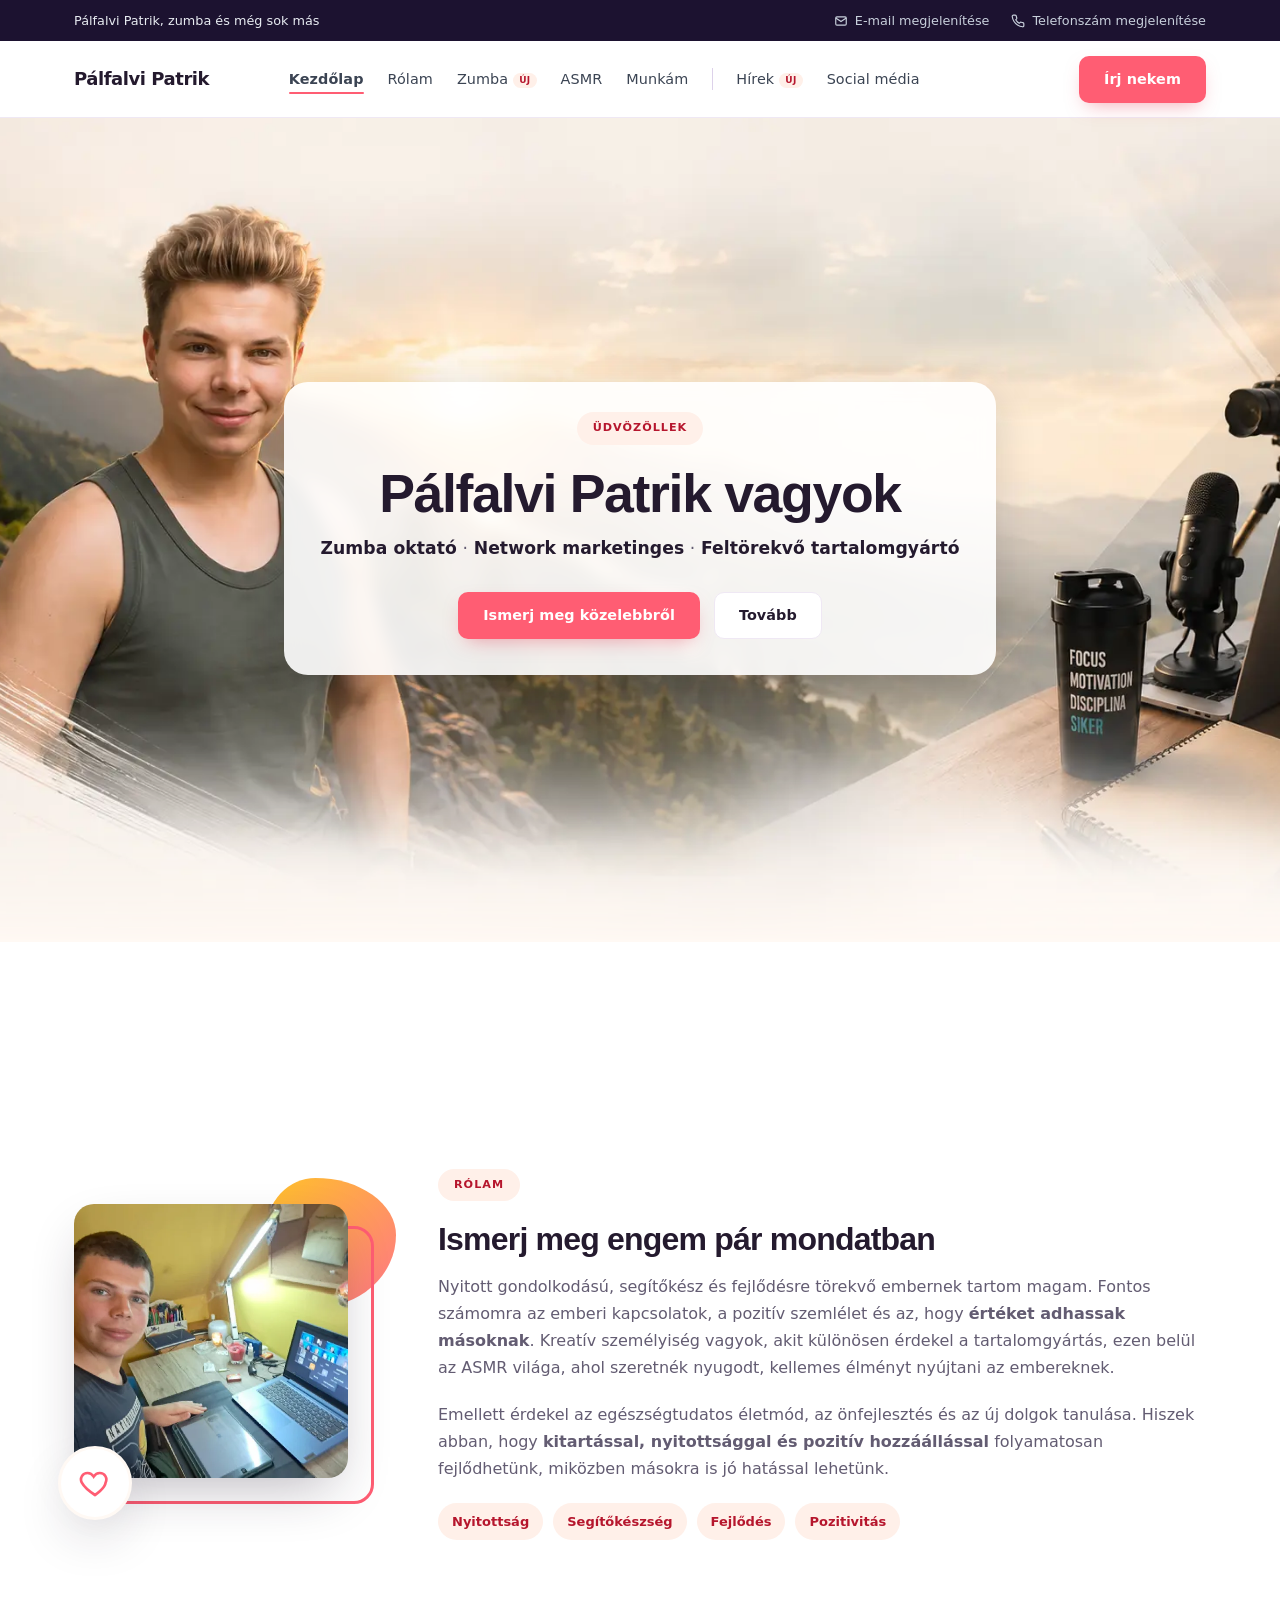
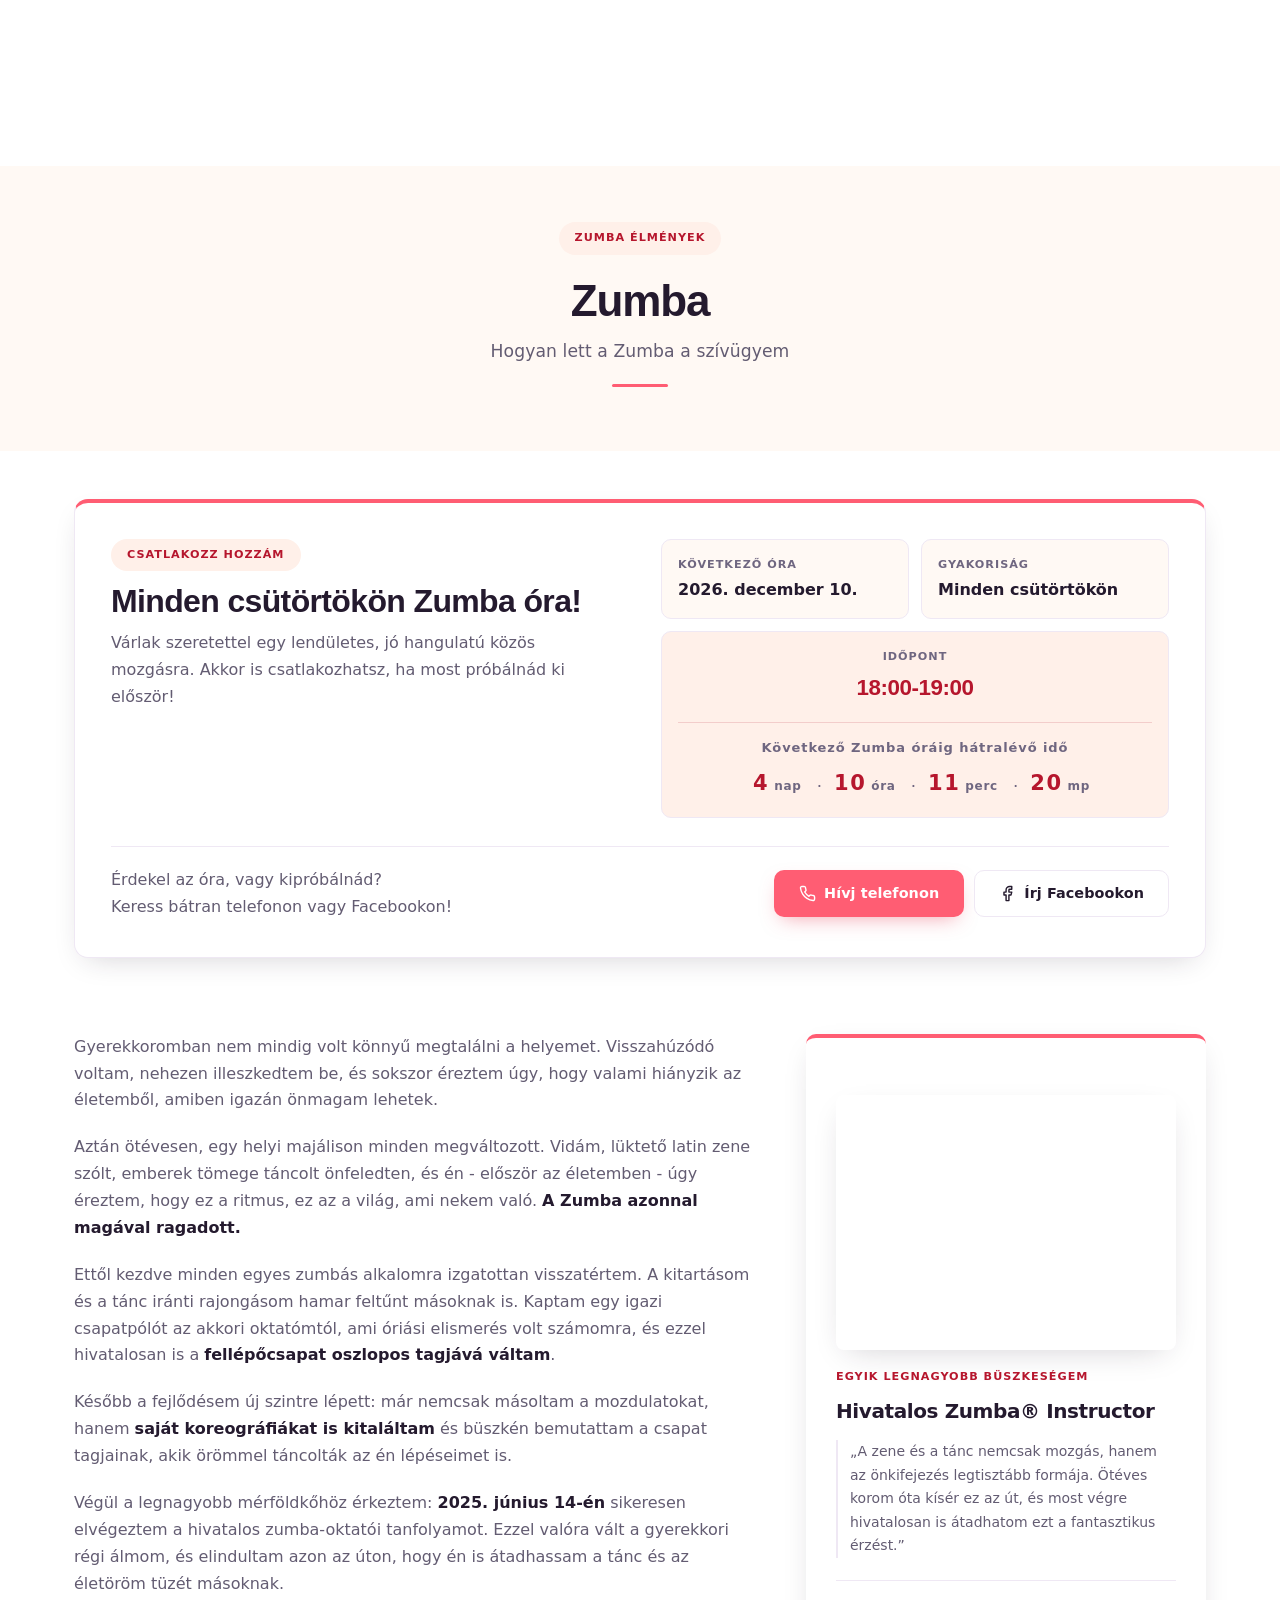
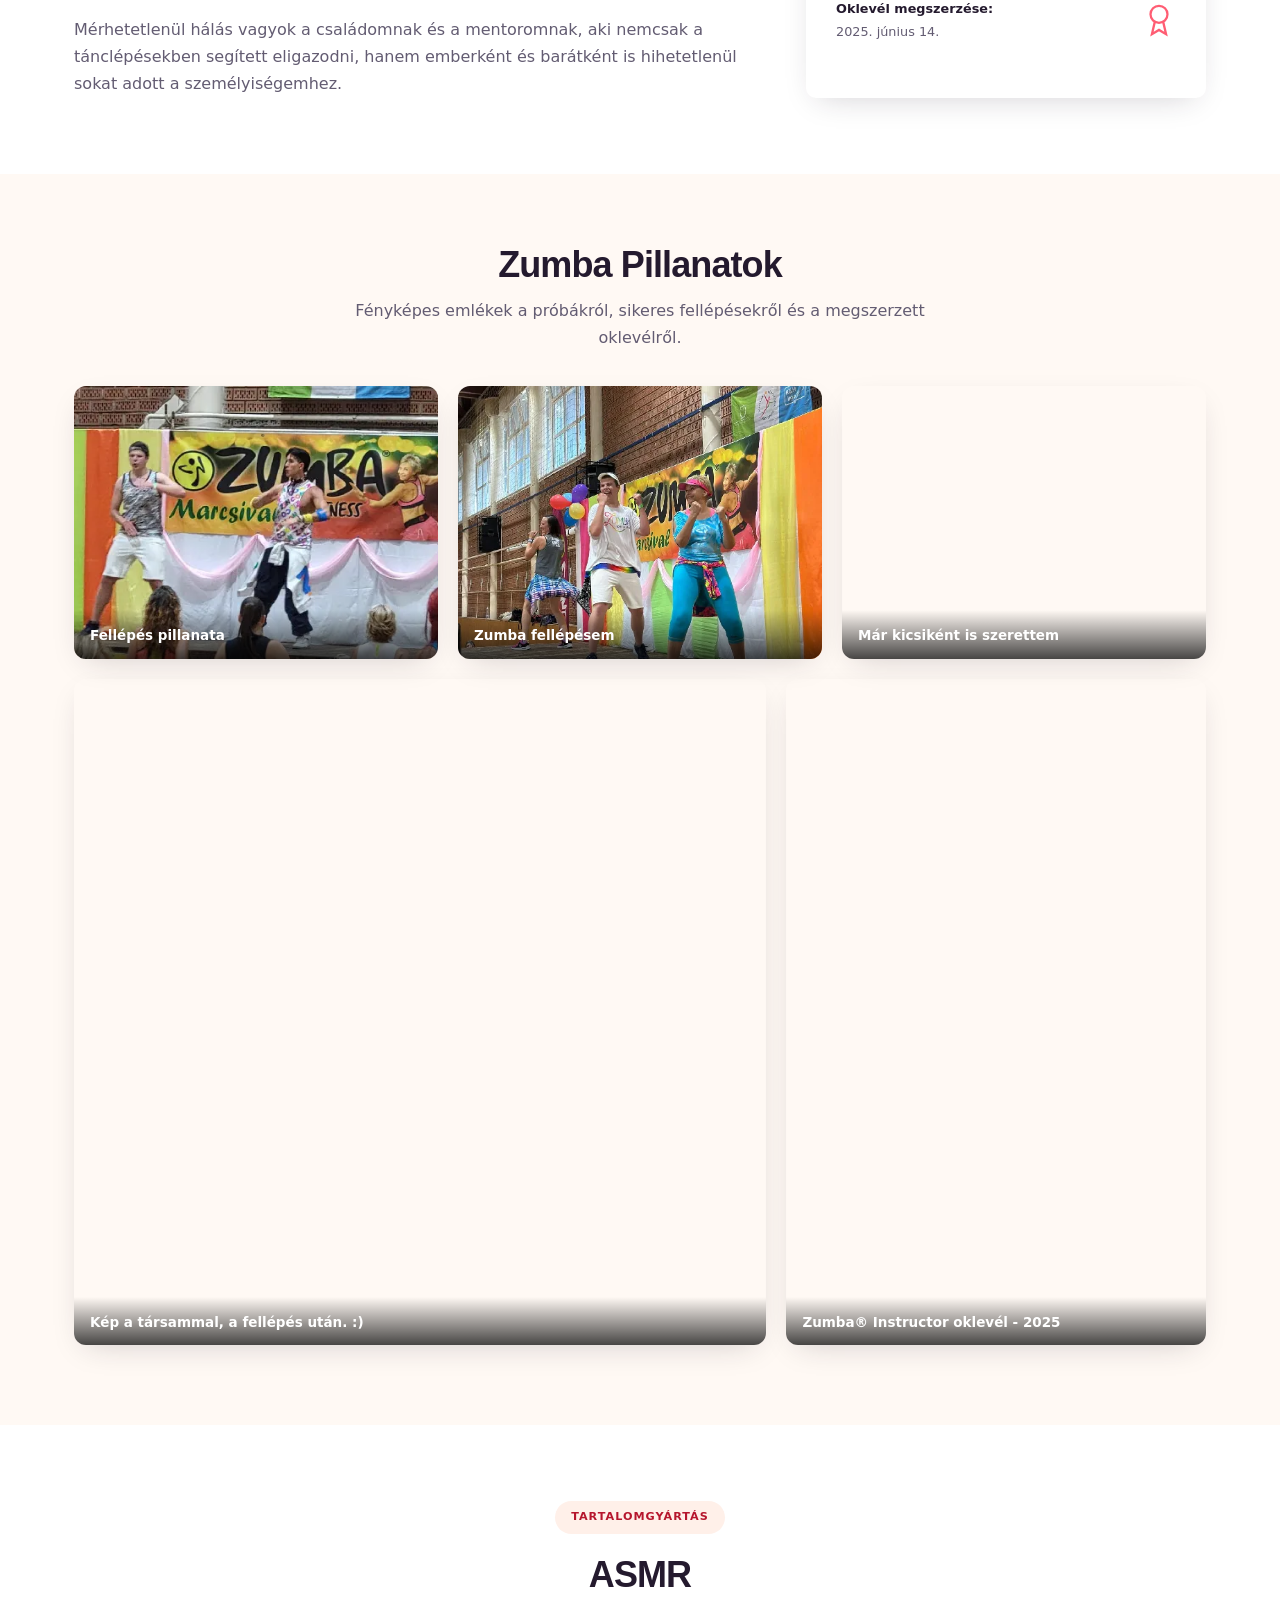
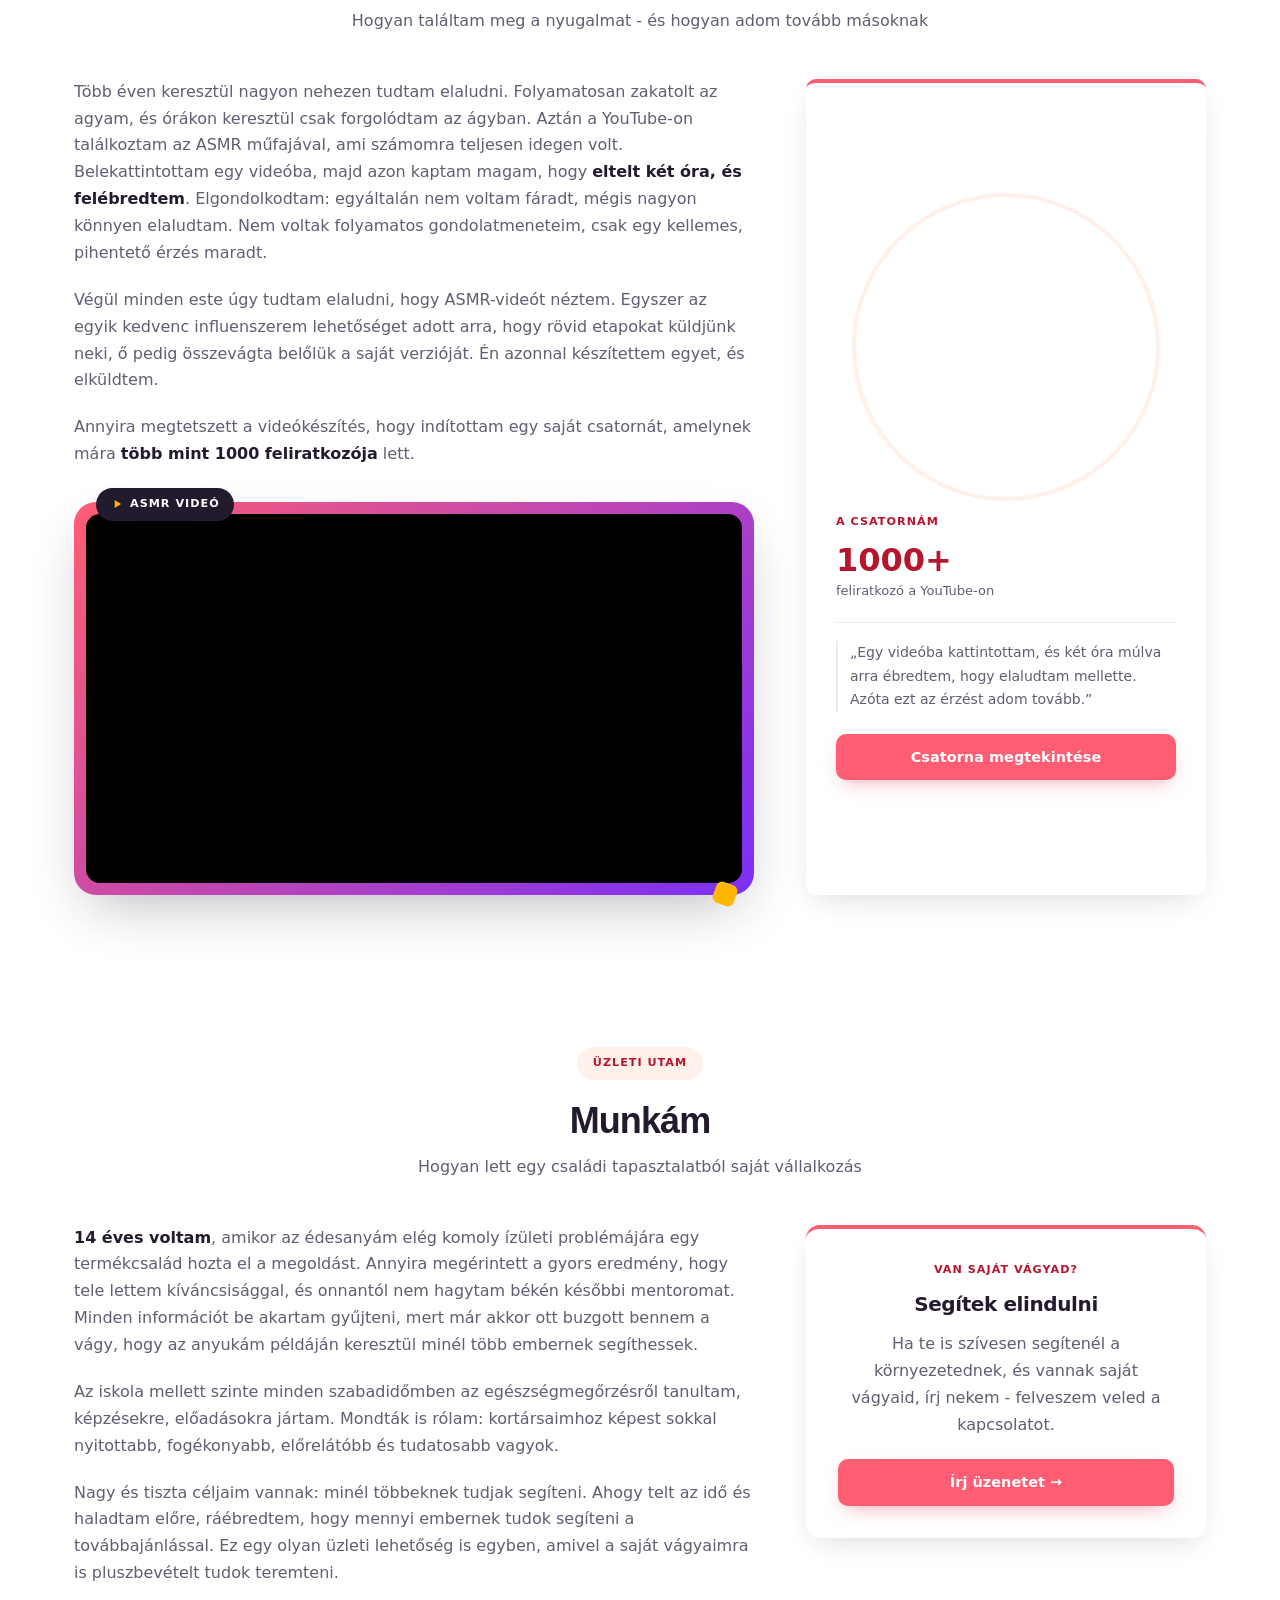
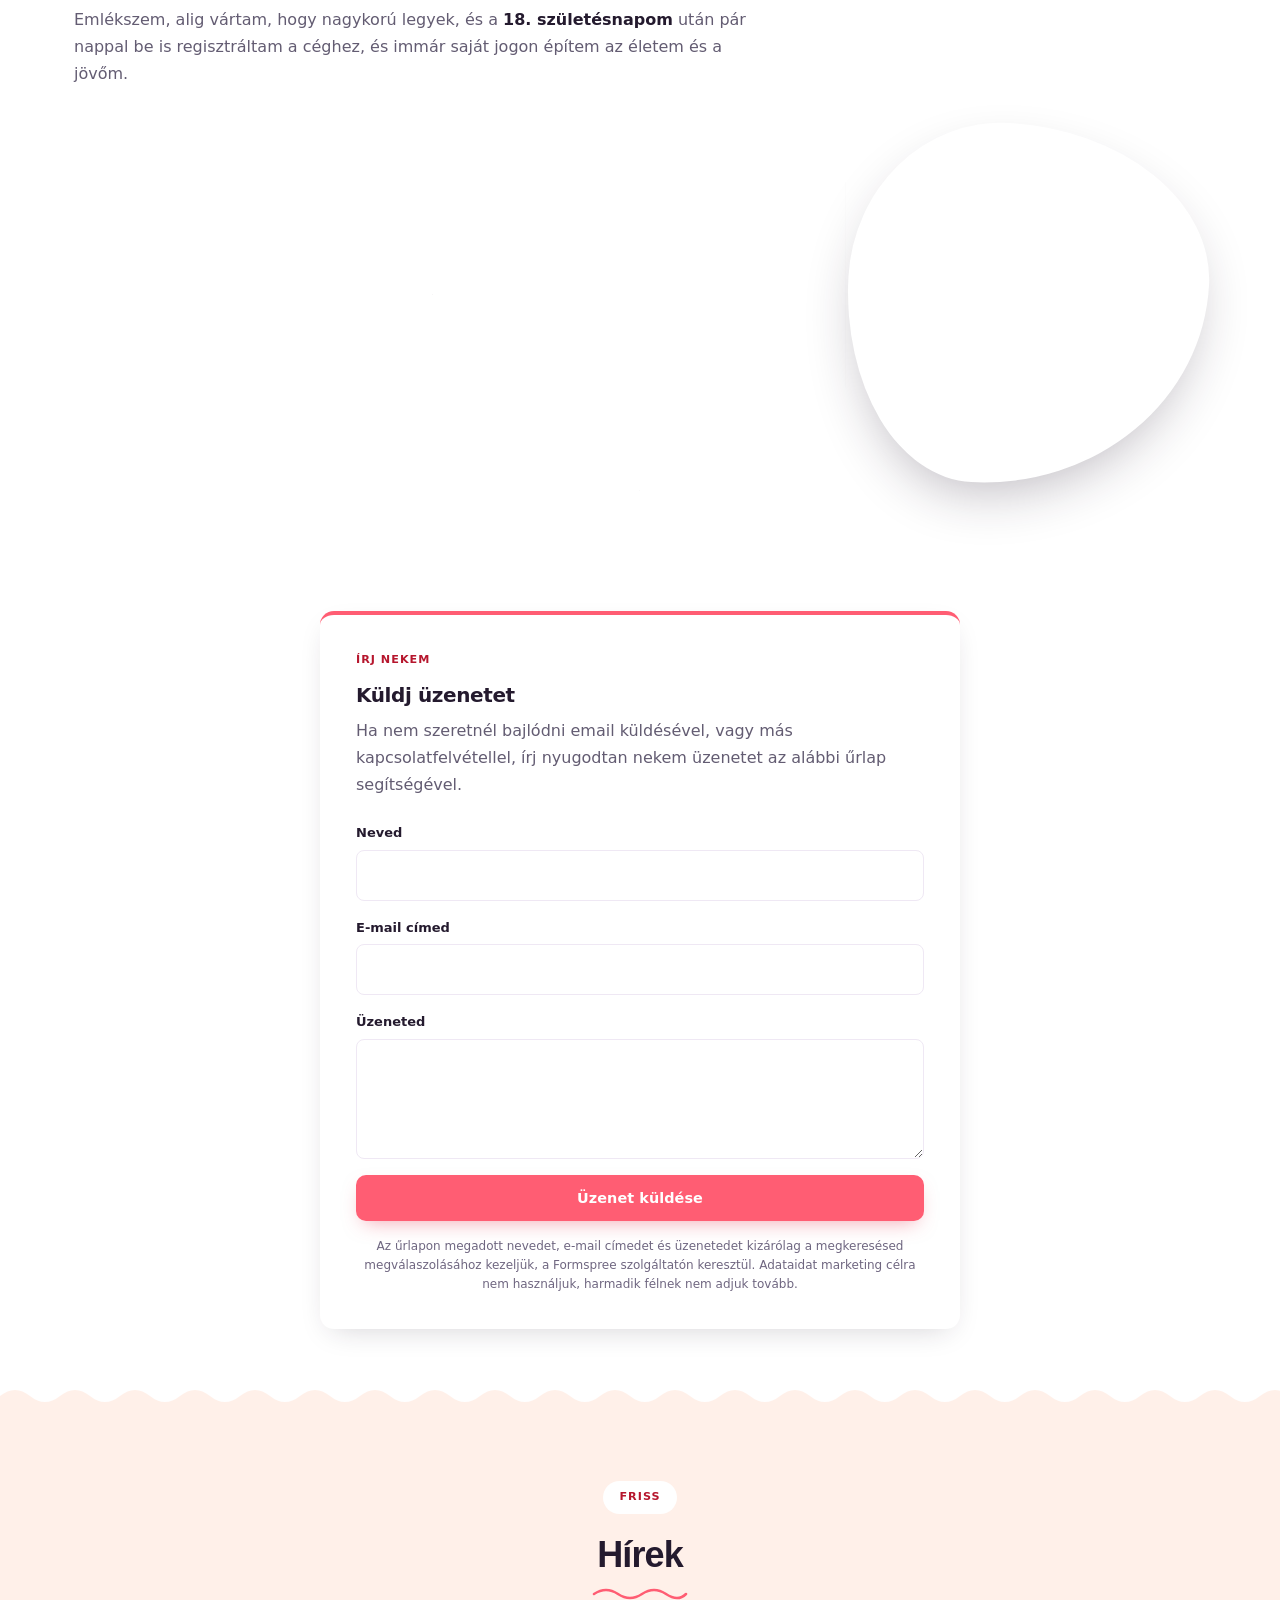
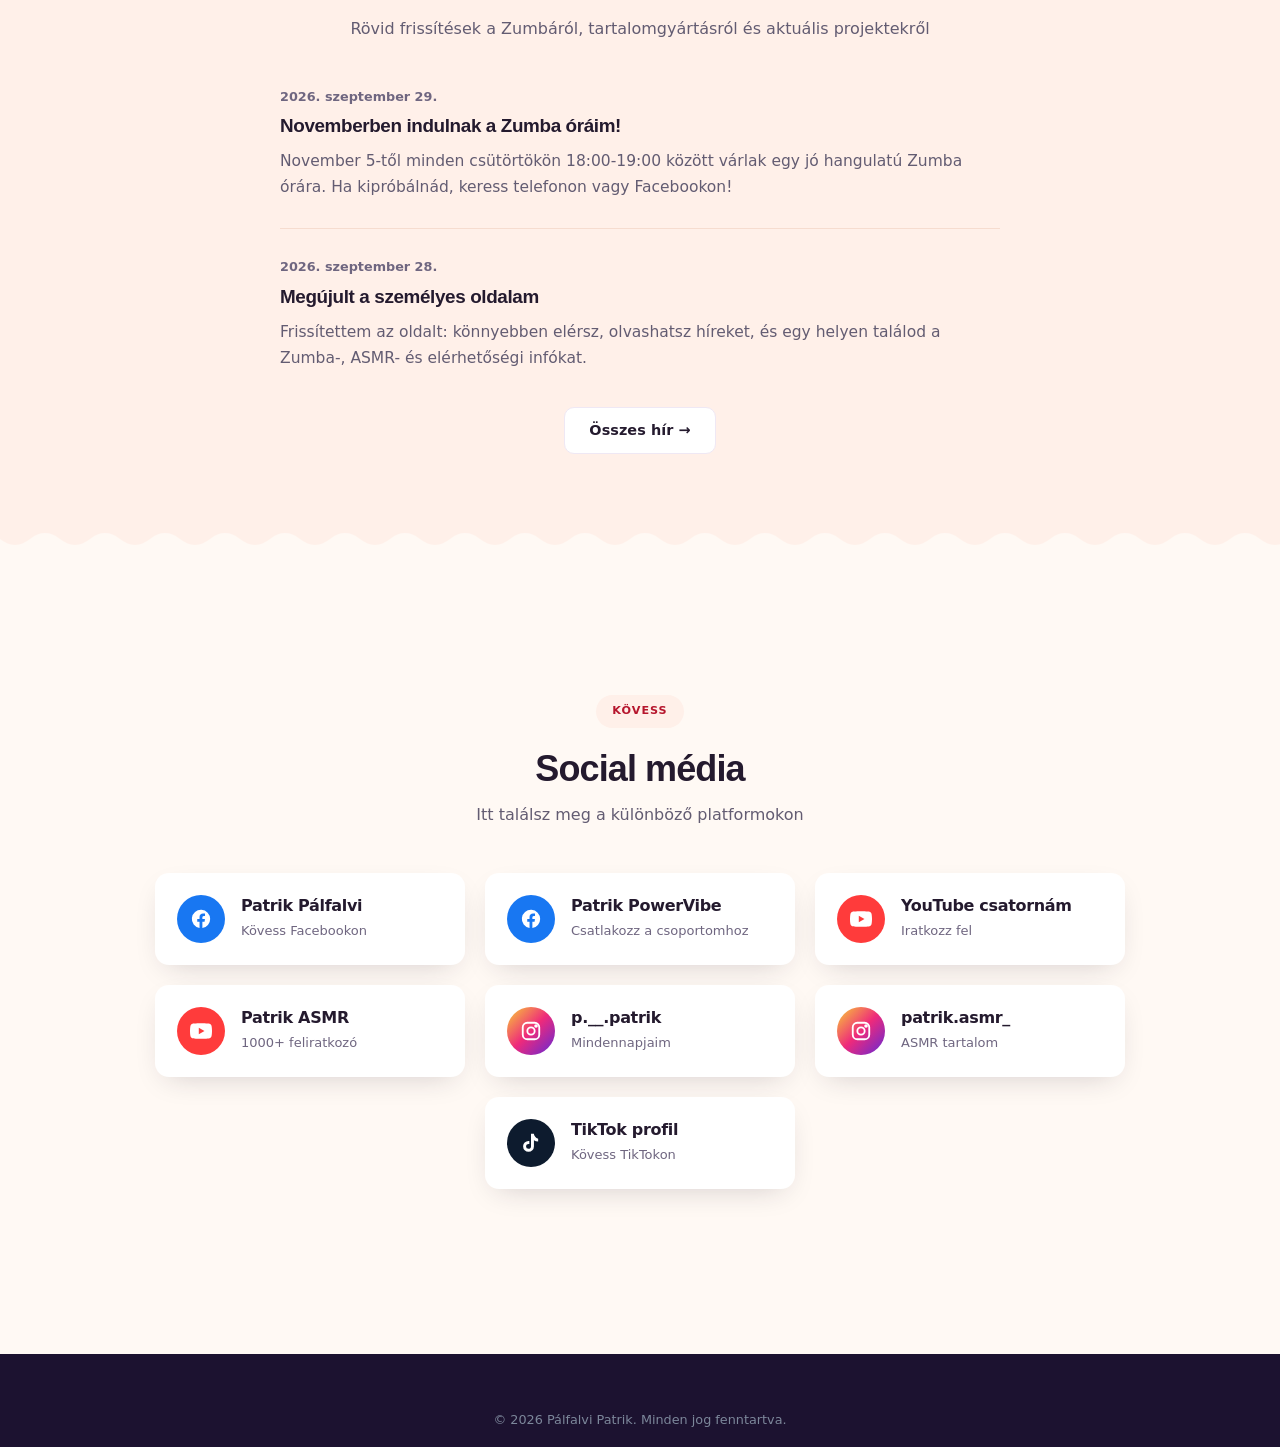
==== commit 46770587: "feat(zumba): add live-class message and schedule hooks Add data-skip for cancelled dates, data-zumba" ====
--- a/index.html
+++ b/index.html
@@ -45,6 +45,8 @@
       Marketing
     </title>
     <meta property="og:type" content="website" />
+    <meta property="og:site_name" content="Pálfalvi Patrik" />
+    <meta property="og:locale" content="hu_HU" />
     <meta property="og:url" content="https://palfalvipatrik.hu/" />
     <meta
       property="og:title"
@@ -58,6 +60,7 @@
       property="og:image"
       content="https://palfalvipatrik.hu/assets/profile.webp"
     />
+    <meta property="og:image:alt" content="Pálfalvi Patrik portréja" />
     <meta name="twitter:card" content="summary_large_image" />
     <meta
       name="twitter:title"
@@ -71,7 +74,66 @@
       name="twitter:image"
       content="https://palfalvipatrik.hu/assets/profile.webp"
     />
-    <script type="application/ld+json" src="schema/site-graph.json"></script>
+    <meta name="twitter:image:alt" content="Pálfalvi Patrik portréja" />
+    <script type="application/ld+json">
+      {
+        "@context": "https://schema.org",
+        "@graph": [
+          {
+            "@type": "Person",
+            "@id": "https://palfalvipatrik.hu/#person",
+            "name": "Pálfalvi Patrik",
+            "url": "https://palfalvipatrik.hu/",
+            "image": "https://palfalvipatrik.hu/assets/profile.webp",
+            "jobTitle": "Zumba oktató",
+            "knowsAbout": [
+              "Zumba",
+              "ASMR",
+              "Network marketing",
+              "Tartalomgyártás"
+            ],
+            "nationality": {
+              "@type": "Country",
+              "name": "Magyarország"
+            },
+            "areaServed": {
+              "@type": "Country",
+              "name": "Magyarország"
+            },
+            "sameAs": [
+              "https://www.youtube.com/@palfalvipatrik4115",
+              "https://www.youtube.com/@patrikasmr4140",
+              "https://www.instagram.com/p.__.patrik/",
+              "https://www.facebook.com/profile.php?id=61562793493929"
+            ]
+          },
+          {
+            "@type": "ProfessionalService",
+            "@id": "https://palfalvipatrik.hu/#zumba-service",
+            "name": "Pálfalvi Patrik - Zumba® oktatás",
+            "url": "https://palfalvipatrik.hu/#zumba",
+            "description": "Hivatalos Zumba® Instructor - tánc, mozgás és életöröm.",
+            "areaServed": {
+              "@type": "Country",
+              "name": "Magyarország"
+            },
+            "provider": {
+              "@id": "https://palfalvipatrik.hu/#person"
+            }
+          },
+          {
+            "@type": "WebSite",
+            "@id": "https://palfalvipatrik.hu/#website",
+            "url": "https://palfalvipatrik.hu/",
+            "name": "Pálfalvi Patrik",
+            "inLanguage": "hu",
+            "publisher": {
+              "@id": "https://palfalvipatrik.hu/#person"
+            }
+          }
+        ]
+      }
+    </script>
   </head>
   <body>
     <a href="#top" class="skip-link">Ugrás a tartalomra</a>
@@ -92,12 +154,6 @@
             </svg>
 
             <span id="emailText">E-mail megjelenítése</span>
-
-            <span hidden data-r="gmail"></span>
-            <span hidden data-v=".flp"></span>
-            <span hidden data-k="patrik"></span>
-            <span hidden data-q=".com"></span>
-            <span hidden data-b="palfalvi"></span>
           </a>
 
           <a href="#" id="phoneLink">
@@ -114,11 +170,6 @@
 
             <span id="phoneText">Telefonszám megjelenítése</span>
 
-            <span hidden data-x="69"></span>
-            <span hidden data-m="36"></span>
-            <span hidden data-q="10"></span>
-            <span hidden data-r="148"></span>
-            <span hidden data-b="70"></span>
           </a>
         </div>
       </div>
@@ -232,13 +283,16 @@
         <section
           class="zumba-class-info"
           id="zumba-orak"
+          data-start="2026-11-05T18:00"
+          data-end="19:00"
+          data-skip=""
           aria-labelledby="zumba-classes-title"
         >
           <div class="wrap">
             <div class="zumba-class-card">
               <div class="zumba-class-intro">
                 <span class="eyebrow">CSATLAKOZZ HOZZÁM</span>
-                <h2 id="zumba-classes-title">
+                <h2 id="zumba-classes-title" data-zumba-fill="heading">
                   November 5-én indulnak a Zumba órák!
                 </h2>
                 <p>
@@ -249,27 +303,27 @@
               </div>
               <div class="zumba-schedule" aria-label="A Zumba órák időpontja">
                 <div class="zumba-schedule-item">
-                  <span>INDULÁS</span>
-                  <strong>2026. november 5.</strong>
+                  <span data-zumba-fill="dateLabel">INDULÁS</span>
+                  <strong data-zumba-fill="date">2026. november 5.</strong>
                 </div>
                 <div class="zumba-schedule-item">
                   <span>GYAKORISÁG</span>
-                  <strong>Minden csütörtökön</strong>
+                  <strong data-zumba-fill="weekday">Minden csütörtökön</strong>
                 </div>
                 <div class="zumba-schedule-item zumba-schedule-time">
                   <span>IDŐPONT</span>
-                  <strong>18:00-19:00</strong>
+                  <strong data-zumba-fill="time">18:00-19:00</strong>
                   <div
                     class="zumba-countdown"
                     id="zumbaCountdown"
                     aria-live="off"
                   >
-                    <span class="zumba-countdown-title"
+                    <span class="zumba-countdown-title" data-zumba-fill="countdownTitle"
                       >Első Zumba óráig hátralévő idő</span
                     >
                     <div
                       class="zumba-countdown-grid"
-                      aria-label="Visszaszámlálás az első Zumba óráig"
+                      aria-label="Visszaszámlálás a Zumba óráig"
                     >
                       <span class="zumba-countdown-unit"
                         ><span data-countdown="days">0</span
@@ -294,7 +348,7 @@
                     id="zumbaCountdownDone"
                     hidden
                   >
-                    🎉 Elindultak a Zumba órák!
+                    Jelenleg épp zajlik az óra
                   </p>
                 </div>
               </div>
@@ -1030,7 +1084,7 @@
           <path d="M15 18l-6-6 6-6" />
         </svg>
       </button>
-      <img class="lightbox-img" id="lbImg" src="" alt="" />
+      <img class="lightbox-img" id="lbImg" src="[data-uri]" alt="" />
       <button class="lightbox-next" id="lbNext" aria-label="Következő kép">
         <svg
           viewBox="0 0 24 24"
--- a/css/main.css
+++ b/css/main.css
@@ -6,7 +6,7 @@
 .copy-btn.copied { color: #7be0a0; }
 .copy-btn.copied .ic-ok { display: block; }
 .copy-btn.copied .ic-copy { display: none; }
-@media (max-width:700px) { .topbar-contacts { gap: 12px; } .contact-item { gap: 2px; } .copy-btn { width: 24px; height: 24px; } } .navbar { background: var(--white); border-bottom: 1px solid var(--line); position: sticky; top: 0; z-index: 50; } .navbar .wrap { display: flex; align-items: center; justify-content: space-between; padding: 14px 24px; min-height: var(--nav-h); position: relative; gap: 16px; } .logo { display: flex; align-items: center; gap: 10px; font-size: 18px; font-weight: 700; color: var(--ink); letter-spacing: -0.01em; } .nav-links { display: flex; align-items: center; gap: 24px; font-size: 14.5px; font-weight: 500; color: #3b4453; } .nav-links a { position: relative; padding-bottom: 6px; transition: color .15s ease; white-space: nowrap; } .nav-links a:hover { color: var(--accent-text); } .nav-links a.active { color: var(--accent-text); font-weight: 700; } .nav-links a.active::after { content: ""; position: absolute; left: 0; right: 0; bottom: -1px; height: 2px; background: var(--accent); border-radius: 2px; } .nav-ic { display: none; } .nav-right { display: flex; align-items: center; gap: 14px; } .nav-cta { padding: 10px 20px; font-size: 13.5px; white-space: nowrap; } .nav-toggle { display: none; flex-direction: column; gap: 5px; background: none; border: none; cursor: pointer; padding: 4px; position: relative; z-index: 41; } .nav-toggle span { width: 24px; height: 2px; background: var(--ink); border-radius: 2px; transition: transform .3s ease, opacity .2s ease; } .nav-toggle.open span:nth-child(1) { transform: translateY(7px) rotate(45deg); } .nav-toggle.open span:nth-child(2) { opacity: 0; } .nav-toggle.open span:nth-child(3) { transform: translateY(-7px) rotate(-45deg); } .nav-links-cta { display: none; } @media (max-width:560px) { .nav-cta span { display: none; } .nav-cta { padding: 10px 12px; } } .sec-head { text-align: center; max-width: 640px; margin: 0 auto 44px; } .eyebrow { display: inline-block; background: var(--accent-pale); color: var(--accent-text); font-size: 12px; font-weight: 700; letter-spacing: .08em; padding: 7px 16px; border-radius: 999px; margin-bottom: 20px; } .sec-head h2 { font-size: 34px; font-weight: 800; letter-spacing: -0.02em; color: var(--ink); margin-bottom: 12px; } .sec-head p { font-size: 16px; color: var(--body-text); } .underline { width: 56px; height: 3px; background: var(--accent); border-radius: 2px; margin: 18px auto 0; } .btn { display: inline-flex; align-items: center; gap: 8px; font-size: 14.5px; font-weight: 600; padding: 13px 24px; border-radius: 10px; transition: all .2s ease; border: 1px solid transparent; cursor: pointer; } .btn-primary { background: var(--accent); color: #fff; box-shadow: 0 8px 20px -8px rgba(232, 66, 90, .5); } .btn-primary:hover { background: var(--accent-dark); transform: translateY(-2px); box-shadow: 0 14px 28px -10px rgba(232, 66, 90, .6); } .btn-outline { border-color: var(--line); color: var(--ink); background: var(--white); } .btn-outline:hover { border-color: var(--accent); color: var(--accent-text); transform: translateY(-2px); } .hero { position: relative; background: var(--bg-hero); text-align: center; padding: 72px 24px 76px; overflow: hidden; } .hero-art { position: absolute; inset: 0; width: 100%; height: 100%; object-fit: cover; -webkit-mask-image: linear-gradient(180deg, #000 0%, #000 77%, rgba(0,0,0,.92) 86%, rgba(0,0,0,.5) 94%, transparent 100%); mask-image: linear-gradient(180deg, #000 0%, #000 77%, rgba(0,0,0,.92) 86%, rgba(0,0,0,.5) 94%, transparent 100%); } .hero-inner { position: relative; z-index: 2; }
+@media (max-width:700px) { .topbar-contacts { gap: 12px; } .contact-item { gap: 2px; } .copy-btn { width: 24px; height: 24px; } } .navbar { background: var(--white); border-bottom: 1px solid var(--line); position: sticky; top: 0; z-index: 50; } .navbar .wrap { display: flex; align-items: center; justify-content: space-between; padding: 14px 24px; min-height: var(--nav-h); position: relative; gap: 16px; } .logo { display: flex; align-items: center; gap: 10px; font-size: 18px; font-weight: 700; color: var(--ink); letter-spacing: -0.01em; } .nav-links { display: flex; align-items: center; gap: 24px; font-size: 14.5px; font-weight: 500; color: #3b4453; } .nav-links a { position: relative; padding-bottom: 6px; transition: color .15s ease; white-space: nowrap; } .nav-links a:hover { color: var(--accent-text); } .nav-links a.active { color: var(--accent-text); font-weight: 700; } .nav-links a.active::after { content: ""; position: absolute; left: 0; right: 0; bottom: -1px; height: 2px; background: var(--accent); border-radius: 2px; } .nav-ic { display: none; } .nav-right { display: flex; align-items: center; gap: 14px; } .nav-cta { padding: 10px 20px; font-size: 13.5px; white-space: nowrap; } .nav-toggle { display: none; flex-direction: column; gap: 5px; background: none; border: none; cursor: pointer; padding: 4px; position: relative; z-index: 41; } .nav-toggle span { width: 24px; height: 2px; background: var(--ink); border-radius: 2px; transition: transform .3s ease, opacity .2s ease; } .nav-toggle.open span:nth-child(1) { transform: translateY(7px) rotate(45deg); } .nav-toggle.open span:nth-child(2) { opacity: 0; } .nav-toggle.open span:nth-child(3) { transform: translateY(-7px) rotate(-45deg); } .nav-links-cta { display: none; } @media (max-width:560px) { .nav-cta span { display: none; } .nav-cta { padding: 10px 12px; } } .sec-head { text-align: center; max-width: 640px; margin: 0 auto 44px; } .eyebrow { display: inline-block; background: var(--accent-pale); color: var(--accent-text); font-size: 12px; font-weight: 700; letter-spacing: .08em; padding: 7px 16px; border-radius: 999px; margin-bottom: 20px; } .sec-head h1,.sec-head h2 { font-size: 34px; font-weight: 800; letter-spacing: -0.02em; color: var(--ink); margin-bottom: 12px; } .sec-head p { font-size: 16px; color: var(--body-text); } .underline { width: 56px; height: 3px; background: var(--accent); border-radius: 2px; margin: 18px auto 0; } .btn { display: inline-flex; align-items: center; gap: 8px; font-size: 14.5px; font-weight: 600; padding: 13px 24px; border-radius: 10px; transition: all .2s ease; border: 1px solid transparent; cursor: pointer; } .btn-primary { background: var(--accent); color: #fff; box-shadow: 0 8px 20px -8px rgba(232, 66, 90, .5); } .btn-primary:hover { background: var(--accent-dark); transform: translateY(-2px); box-shadow: 0 14px 28px -10px rgba(232, 66, 90, .6); } .btn-outline { border-color: var(--line); color: var(--ink); background: var(--white); } .btn-outline:hover { border-color: var(--accent); color: var(--accent-text); transform: translateY(-2px); } .hero { position: relative; background: var(--bg-hero); text-align: center; padding: 72px 24px 76px; overflow: hidden; } .hero-art { position: absolute; inset: 0; width: 100%; height: 100%; object-fit: cover; -webkit-mask-image: linear-gradient(180deg, #000 0%, #000 77%, rgba(0,0,0,.92) 86%, rgba(0,0,0,.5) 94%, transparent 100%); mask-image: linear-gradient(180deg, #000 0%, #000 77%, rgba(0,0,0,.92) 86%, rgba(0,0,0,.5) 94%, transparent 100%); } .hero-inner { position: relative; z-index: 2; }
 .hero h1 { font-size: 48px; font-weight: 800; letter-spacing: -0.02em; color: var(--ink); margin-bottom: 12px; } .hero-roles { font-size: 17px; color: var(--body-text); margin-bottom: 30px; } .hero-roles b { color: var(--ink); } .hero-ctas { display: flex; gap: 14px; justify-content: center; flex-wrap: wrap; margin-bottom: 6px; } .about { padding: 76px 0; } .about-grid { display: grid; grid-template-columns: 300px 1fr; gap: 64px; align-items: center; } .about-visual { position: relative; padding: 0 26px 26px 0; } .about-visual::before { content: ""; position: absolute; top: -26px; right: -22px; width: 130px; height: 130px; background: var(--grad-warm); border-radius: 38% 62% 63% 37%/41% 44% 56% 59%; opacity: .85; z-index: 0; } .about-visual::after { content: ""; position: absolute; top: 22px; left: 22px; right: 0; bottom: 0; border: 3px solid var(--accent); border-radius: 20px; z-index: 0; } .portrait { position: relative; z-index: 1; width: 100%; aspect-ratio: 1/1; border-radius: 20px; object-fit: cover; box-shadow: var(--shadow-lg); } .about-badge { position: absolute; left: -16px; bottom: -16px; z-index: 2; background: var(--white); border-radius: 50%; width: 74px; height: 74px; display: flex; align-items: center; justify-content: center; box-shadow: var(--shadow-lg); border: 3px solid var(--bg-hero); } .about-badge svg { width: 32px; height: 32px; color: var(--accent); } .about-badge:hover svg { fill: var(--accent-dark); } .about-copy h2 { font-size: 30px; font-weight: 800; color: var(--ink); margin-bottom: 16px; } .about-copy p { font-size: 16px; color: var(--body-text); margin-bottom: 20px; } .chip-row { display: flex; gap: 10px; flex-wrap: wrap; } .chip { font-size: 13px; font-weight: 600; color: var(--accent-text); background: var(--accent-pale); padding: 8px 14px; border-radius: 999px; } .content { padding: 76px 0; } .content-grid { display: grid; grid-template-columns: 1.7fr 1fr; gap: 52px; align-items: stretch; } .article p { font-size: 15.5px; color: var(--body-text); margin-bottom: 20px; } .article p:last-child { margin-bottom: 0; } .article strong { color: var(--ink); font-weight: 700; } .side-card { background: var(--white); border-top: 4px solid var(--accent); border-radius: 10px; box-shadow: var(--shadow); padding: 30px; display: flex; flex-direction: column; justify-content: center; } .channel-avatar { width: 300px; height: 300px; border-radius: 50%; object-fit: cover; box-shadow: 0 0 0 4px var(--accent-pale); margin: 0 auto 16px; display: block; } .side-label { font-size: 11.5px; font-weight: 800; letter-spacing: .07em; color: var(--accent-text); margin-bottom: 12px; } .side-card h3 { font-size: 22px; font-weight: 800; color: var(--ink); line-height: 1.3; margin-bottom: 16px; } .side-card blockquote { font-size: 14px; color: var(--body-text); border-left: 2px solid var(--line); padding-left: 12px; margin-bottom: 22px; } .side-divider { height: 1px; background: var(--line); margin-bottom: 18px; } .side-date-row { display: flex; align-items: center; justify-content: space-between; gap: 12px; } .side-date-label { font-size: 13px; font-weight: 700; color: var(--ink); margin-bottom: 4px; } .side-date-value { font-size: 14px; color: var(--body-text); } .side-thumb { width: 100%; aspect-ratio: 4/3; object-fit: cover; border-radius: 8px; margin-bottom: 18px; box-shadow: var(--shadow); } .badge-icon { width: 34px; height: 34px; color: var(--accent); flex-shrink: 0; } .side-stat { font-size: 32px; font-weight: 800; color: var(--accent-text); line-height: 1; margin-bottom: 4px; } .side-stat-label { font-size: 13px; color: var(--body-text); margin-bottom: 20px; } .gallery { background: var(--bg-hero); padding: 70px 0 80px; } .g-row { display: grid; gap: 20px; margin-bottom: 20px; } .g-row:last-child { margin-bottom: 0; } .g-row-3 { grid-template-columns: repeat(3, 1fr); } .g-row-2 { grid-template-columns: 1.65fr 1fr; } .g-item { position: relative; border-radius: 12px; overflow: hidden; box-shadow: var(--shadow); aspect-ratio: 4/3; cursor: zoom-in; } .g-row-2 .g-item { aspect-ratio: auto; min-height: 210px; } .g-item img { width: 100%; height: 100%; object-fit: cover; transition: transform .35s ease; } .g-item:hover img { transform: scale(1.05); } .g-item .g-caption { position: absolute; left: 0; right: 0; bottom: 0; padding: 14px 16px 12px; font-size: 13.5px; font-weight: 600; color: #fff; background: linear-gradient(to top, rgba(0, 0, 0, .72), rgba(0, 0, 0, 0)); z-index: 2; } .g-zoom { position: absolute; top: 12px; right: 12px; width: 34px; height: 34px; border-radius: 50%; background: rgba(36, 26, 46, .55); backdrop-filter: blur(3px); color: #fff; display: flex; align-items: center; justify-content: center; opacity: 0; transform: scale(.8); transition: all .2s ease; z-index: 2; } .g-item:hover .g-zoom { opacity: 1; transform: scale(1); } .g-zoom svg { width: 16px; height: 16px; } .g-item:focus-visible { outline: 3px solid var(--accent); outline-offset: 2px; } .lightbox { position: fixed; inset: 0; background: rgba(20, 12, 30, .92); display: none; align-items: center; justify-content: center; z-index: 200; padding: 24px; } .lightbox.show { display: flex; } .lightbox-img { max-width: min(90vw, 1000px); max-height: 80vh; border-radius: 10px; box-shadow: 0 30px 70px -20px rgba(0, 0, 0, .6); object-fit: contain; } .lightbox-caption { position: absolute; left: 0; right: 0; bottom: 28px; text-align: center; color: #fff; font-size: 14.5px; font-weight: 600; } .lightbox-close, .lightbox-prev, .lightbox-next { position: absolute; background: rgba(255, 255, 255, .12); border: 1px solid rgba(255, 255, 255, .25); color: #fff; border-radius: 50%; display: flex; align-items: center; justify-content: center; cursor: pointer; transition: background .15s ease; } .lightbox-close:hover, .lightbox-prev:hover, .lightbox-next:hover { background: var(--accent); border-color: transparent; } .lightbox-close { top: 22px; right: 22px; width: 42px; height: 42px; } .lightbox-close svg { width: 18px; height: 18px; } .lightbox-prev, .lightbox-next { top: 50%; transform: translateY(-50%); width: 52px; height: 52px; } .lightbox-prev { left: 16px; } .lightbox-next { right: 16px; } .lightbox-prev svg, .lightbox-next svg { width: 22px; height: 22px; } @media (max-width:700px) { .lightbox-prev, .lightbox-next { width: 42px; height: 42px; } .lightbox-prev { left: 6px; } .lightbox-next { right: 6px; } } .video-frame { position: relative; margin-top: 34px; padding: 12px; border-radius: 22px; background: var(--grad-main); box-shadow: var(--shadow-lg); } .video-wrap { position: relative; padding-top: 56.25%; border-radius: 14px; overflow: hidden; background: #000; margin-top: 0; } .video-wrap iframe { position: absolute; inset: 0; width: 100%; height: 100%; border: 0; } .video-thumb { display: block; } .video-thumb img { position: absolute; inset: 0; width: 100%; height: 100%; object-fit: cover; transition: transform .4s ease, filter .3s ease; filter: brightness(.72); } .video-thumb:hover img { transform: scale(1.04); filter: brightness(.6); } .play-btn { position: absolute; top: 50%; left: 50%; transform: translate(-50%, -50%); width: 72px; height: 72px; border-radius: 50%; background: var(--accent); color: #fff; display: flex; align-items: center; justify-content: center; box-shadow: 0 10px 26px -8px rgba(0, 0, 0, .55); transition: transform .25s ease, background .2s ease; } .play-btn svg { width: 28px; height: 28px; margin-left: 4px; } .video-thumb:hover .play-btn { transform: translate(-50%, -50%) scale(1.1); background: var(--accent-dark); } .video-thumb-label { position: absolute; left: 0; right: 0; bottom: 0; padding: 14px 18px; font-size: 13.5px; font-weight: 600; color: #fff; background: linear-gradient(to top, rgba(0, 0, 0, .75), rgba(0, 0, 0, 0)); text-align: center; } .video-badge { position: absolute; top: -14px; left: 22px; z-index: 2; display: inline-flex; align-items: center; gap: 6px; background: var(--ink); color: #fff; font-size: 12px; font-weight: 700; letter-spacing: .06em; padding: 7px 14px; border-radius: 999px; box-shadow: var(--shadow); } .video-badge svg { width: 14px; height: 14px; color: var(--gold); } .video-frame::after { content: ""; position: absolute; bottom: -10px; right: 18px; width: 22px; height: 22px; background: var(--gold); border-radius: 6px; transform: rotate(20deg); box-shadow: var(--shadow); } .munkam { padding: 76px 0; } .munkam .content-grid { align-items: start; }
     .munkam-cta { background: var(--white); border-radius: 14px; box-shadow: var(--shadow); border-top: 4px solid var(--accent); padding: 32px; text-align: center; display: flex; flex-direction: column; justify-content: center; } .munkam-cta p { font-size: 15px; color: var(--body-text); margin-bottom: 20px; } .photo-strip { display: grid; grid-template-columns: repeat(3, 1fr); gap: 30px; margin-top: 38px; align-items: center; } .photo-strip img { width: 100%; aspect-ratio: 1/1; object-fit: cover; box-shadow: var(--shadow-lg); transition: transform .3s ease; position: relative; } .photo-strip img:nth-child(1) { clip-path: polygon(25% 3%, 75% 3%, 100% 50%, 75% 97%, 25% 97%, 0% 50%); transform: rotate(-3deg) scale(1.01); } .photo-strip img:nth-child(2) { clip-path: polygon(50% 0%, 100% 25%, 100% 75%, 50% 100%, 0% 75%, 0% 25%); transform: translateY(-20px) scale(1.15); z-index: 2; } .photo-strip img:nth-child(3) { border-radius: 42% 58% 63% 37%/45% 42% 58% 55%; transform: rotate(3deg) scale(1.01); } .photo-strip img:nth-child(1):hover { transform: rotate(-3deg) scale(1.08); } .photo-strip img:nth-child(2):hover { transform: translateY(-20px) scale(1.22); } .photo-strip img:nth-child(3):hover { transform: rotate(3deg) scale(1.08); } .contact-card { background: var(--white); border-radius: 14px; box-shadow: var(--shadow); border-top: 4px solid var(--accent); padding: 36px; max-width: 640px; margin: 52px auto 0; scroll-margin-top: var(--nav-h); } .contact-card h3 { font-size: 22px; font-weight: 800; color: var(--ink); margin-bottom: 10px; } .contact-card>p { font-size: 15px; color: var(--body-text); margin-bottom: 24px; } .form-field { display: flex; flex-direction: column; gap: 6px; margin-bottom: 16px; } .form-field label { font-size: 13px; font-weight: 700; color: var(--ink); } .form-field input, .form-field textarea { font: inherit; font-size: 14.5px; padding: 12px 14px; border: 1px solid var(--line); border-radius: 8px; color: var(--ink); background: var(--white); transition: border-color .15s ease; } .form-field input:focus, .form-field textarea:focus { outline: none; border-color: var(--accent); } .form-field textarea { resize: vertical; min-height: 120px; } .form-note { font-size: 12.5px; color: var(--muted); margin-top: 14px; text-align: center; } .form-status { font-size: 14px; font-weight: 600; margin-top: 14px; text-align: center; display: none; } .form-status.ok { color: var(--accent-text); display: block; } .form-status.err { color: #c0392b; display: block; } .social { padding: 76px 0; background: var(--bg-hero); } .social-grid { display: flex; flex-wrap: wrap; justify-content: center; gap: 20px; max-width: 980px; margin: 0 auto; } .link-card { flex: 1 1 270px; max-width: 310px; display: flex; align-items: center; gap: 16px; background: var(--white); border-radius: 14px; box-shadow: var(--shadow); padding: 22px; transition: transform .15s ease; } .link-card:hover { transform: translateY(-3px); } .link-card .ic { width: 48px; height: 48px; border-radius: 50%; display: flex; align-items: center; justify-content: center; flex-shrink: 0; color: #fff; } .ic-yt { background: #ff3b3b; } .ic-ig { background: linear-gradient(135deg, #f9ce34, #ee2a7b, #6228d7); } .ic-fb { background: #1877f2; } .ic-tt { background: #0d1b2e; } .link-card .ic svg { width: 22px; height: 22px; } .link-card h3 { font-size: 15.5px; font-weight: 700; color: var(--ink); margin-bottom: 3px; } .link-card span { font-size: 13px; color: var(--muted); } footer { background: var(--navy); color: #aab4c2; padding-top: 38px; } .footer-bottom { display: flex; align-items: center; justify-content: center; text-align: center; gap: 12px; flex-wrap: wrap; padding: 18px 24px; font-size: 12.5px; color: #7c879a; max-width: 1180px; margin: 0 auto; } .to-top { position: fixed; right: 22px; bottom: 22px; width: 44px; height: 44px; border-radius: 50%; background: var(--navy); color: #fff; display: flex; align-items: center; justify-content: center; box-shadow: var(--shadow); opacity: 0; pointer-events: none; transition: opacity .2s ease, transform .2s ease; z-index: 60; } .to-top.show { opacity: 1; pointer-events: auto; } .to-top:hover { background: var(--accent-dark); } .to-top svg { width: 18px; height: 18px; } @media (max-width:960px) { .navbar .wrap { justify-content: space-between; } .nav-overlay { position: absolute; inset: 100% 0 auto 0; height: calc(100vh - 100%); height: calc(100dvh - 100%); background: rgba(20, 12, 30, .4); backdrop-filter: blur(4px); opacity: 0; visibility: hidden; transition: opacity .25s ease, visibility .25s ease; z-index: 39; } .nav-overlay.show { opacity: 1; visibility: visible; } .nav-links { position: absolute; top: calc(100% + 10px); left: 14px; right: 14px; background: var(--white); border-radius: 18px; flex-direction: column; align-items: stretch; gap: 2px; padding: 10px; box-shadow: var(--shadow-lg); border: 1px solid var(--line); max-height: 0; overflow: hidden; opacity: 0; transform: translateY(-10px); transition: max-height .3s ease, opacity .25s ease, transform .3s ease; z-index: 40; } .nav-links.open { max-height: 640px; opacity: 1; transform: translateY(0); } .nav-links a { display: flex; align-items: center; gap: 12px; width: 100%; padding: 13px 14px; border-top: none; border-radius: 12px; font-weight: 600; } .nav-links a:hover { background: var(--accent-pale); color: var(--accent-text); } .nav-links a.active { background: var(--accent-pale); color: var(--accent-text); } .nav-links a.active::after { display: none; } .nav-ic { display: flex; width: 19px; height: 19px; color: var(--accent-text); flex-shrink: 0; } .nav-toggle { display: flex; } .nav-cta { display: none; } .nav-links-cta { display: block; padding: 8px 4px 4px; } .nav-links-cta a { display: flex; align-items: center; justify-content: center; width: 100%; padding: 13px; border-top: none; background: var(--accent); color: #fff; font-weight: 700; border-radius: 12px; } .content-grid { grid-template-columns: 1fr; gap: 32px; } .about-grid { grid-template-columns: 1fr; gap: 40px; } .about-visual { max-width: 280px; margin: 0 auto; } .hero h1 { font-size: 38px; } } @media (max-width:700px) { .g-row-3 { grid-template-columns: 1fr; } .g-row-2 { grid-template-columns: 1fr; } .photo-strip { grid-template-columns: 1fr; max-width: 260px; margin-left: auto; margin-right: auto; gap: 44px; } .photo-strip img:nth-child(2) { transform: translateY(0) scale(1); } .photo-strip img:nth-child(2):hover { transform: translateY(0) scale(1.06); } .topbar .wrap { justify-content: center; text-align: center; } .contact-card { padding: 26px; } .about { padding: 56px 0; } .content { padding: 56px 0; } .munkam { padding: 56px 0; } .social { padding: 56px 0; } .gallery { padding: 52px 0 60px; } .hero { padding: 56px 20px 60px; } .about-copy h2 { font-size: 26px; } .side-card, .munkam-cta { padding: 24px; } .video-frame { padding: 8px; border-radius: 16px; } .video-badge { left: 14px; font-size: 11px; padding: 6px 12px; } } @media (max-width:520px) { .hero h1 { font-size: 30px; } .topbar-title { display: none; } .wrap { padding: 0 18px; } .hero-ctas { flex-direction: column; align-items: stretch; } .hero-ctas .btn { width: 100%; justify-content: center; } .about-badge { width: 60px; height: 60px; left: -10px; bottom: -10px; } .about-badge svg { width: 26px; height: 26px; } .chip-row { gap: 8px; } .chip { font-size: 12px; padding: 7px 12px; } } .hero-compact { padding: 56px 24px 64px; } .sec-title-lg { font-size: 44px; font-weight: 800; color: var(--ink); margin-bottom: 12px; letter-spacing: -0.02em; } .sec-title-md { font-size: 30px; } .mb-0 { margin-bottom: 0; } .mb-34 { margin-bottom: 34px; } .mt-0 { margin-top: 0; } .asmr-section { position: relative; overflow: hidden; } .hero-art-faint { opacity: .08; } .wrap-relative { position: relative; } .btn-block { width: 100%; justify-content: center; } .cta-title { font-size: 20px; font-weight: 800; margin-bottom: 14px; } .visually-hidden { position: absolute; left: -9999px; width: 1px; height: 1px; opacity: 0; } .skip-link { position: absolute; left: -9999px; top: auto; width: 1px; height: 1px; overflow: hidden; z-index: 100; background: var(--accent); color: #fff; padding: 12px 20px; border-radius: 8px; font-weight: 700; font-size: 14.5px; } .skip-link:focus { left: 16px; top: 16px; width: auto; height: auto; overflow: visible; }
 
@@ -367,7 +367,7 @@
   letter-spacing: -0.055em;
 }
 
-.sec-head h2,
+.sec-head h1,.sec-head h2,
 .about-copy h2,
 .sec-title-lg,
 .sec-title-md,
@@ -378,7 +378,7 @@
   letter-spacing: -0.025em;
 }
 
-.sec-head h2 { font-size: clamp(1.9rem, 3.2vw, 2.25rem); }
+.sec-head h1,.sec-head h2 { font-size: clamp(1.9rem, 3.2vw, 2.25rem); }
 .about-copy h2 { font-size: clamp(1.75rem, 2.8vw, 2rem); }
 .sec-title-lg { font-size: clamp(2.15rem, 4vw, 2.75rem); }
 .sec-title-md { font-size: clamp(1.7rem, 3vw, 1.95rem); }
@@ -487,7 +487,7 @@
 @media (max-width: 700px) {
   .hero:not(.hero-compact) h1 { font-size: clamp(1.9rem, 7.5vw, 2.35rem); }
   .blog-post-header h1 { font-size: clamp(1.9rem, 7.5vw, 2.2rem); }
-  .sec-head h2 { font-size: clamp(1.75rem, 7vw, 2rem); }
+  .sec-head h1,.sec-head h2 { font-size: clamp(1.75rem, 7vw, 2rem); }
   .zumba-class-intro h2 { font-size: clamp(1.55rem, 6.2vw, 1.8rem); }
   .news-title { font-size: 1.1rem; }
 }
